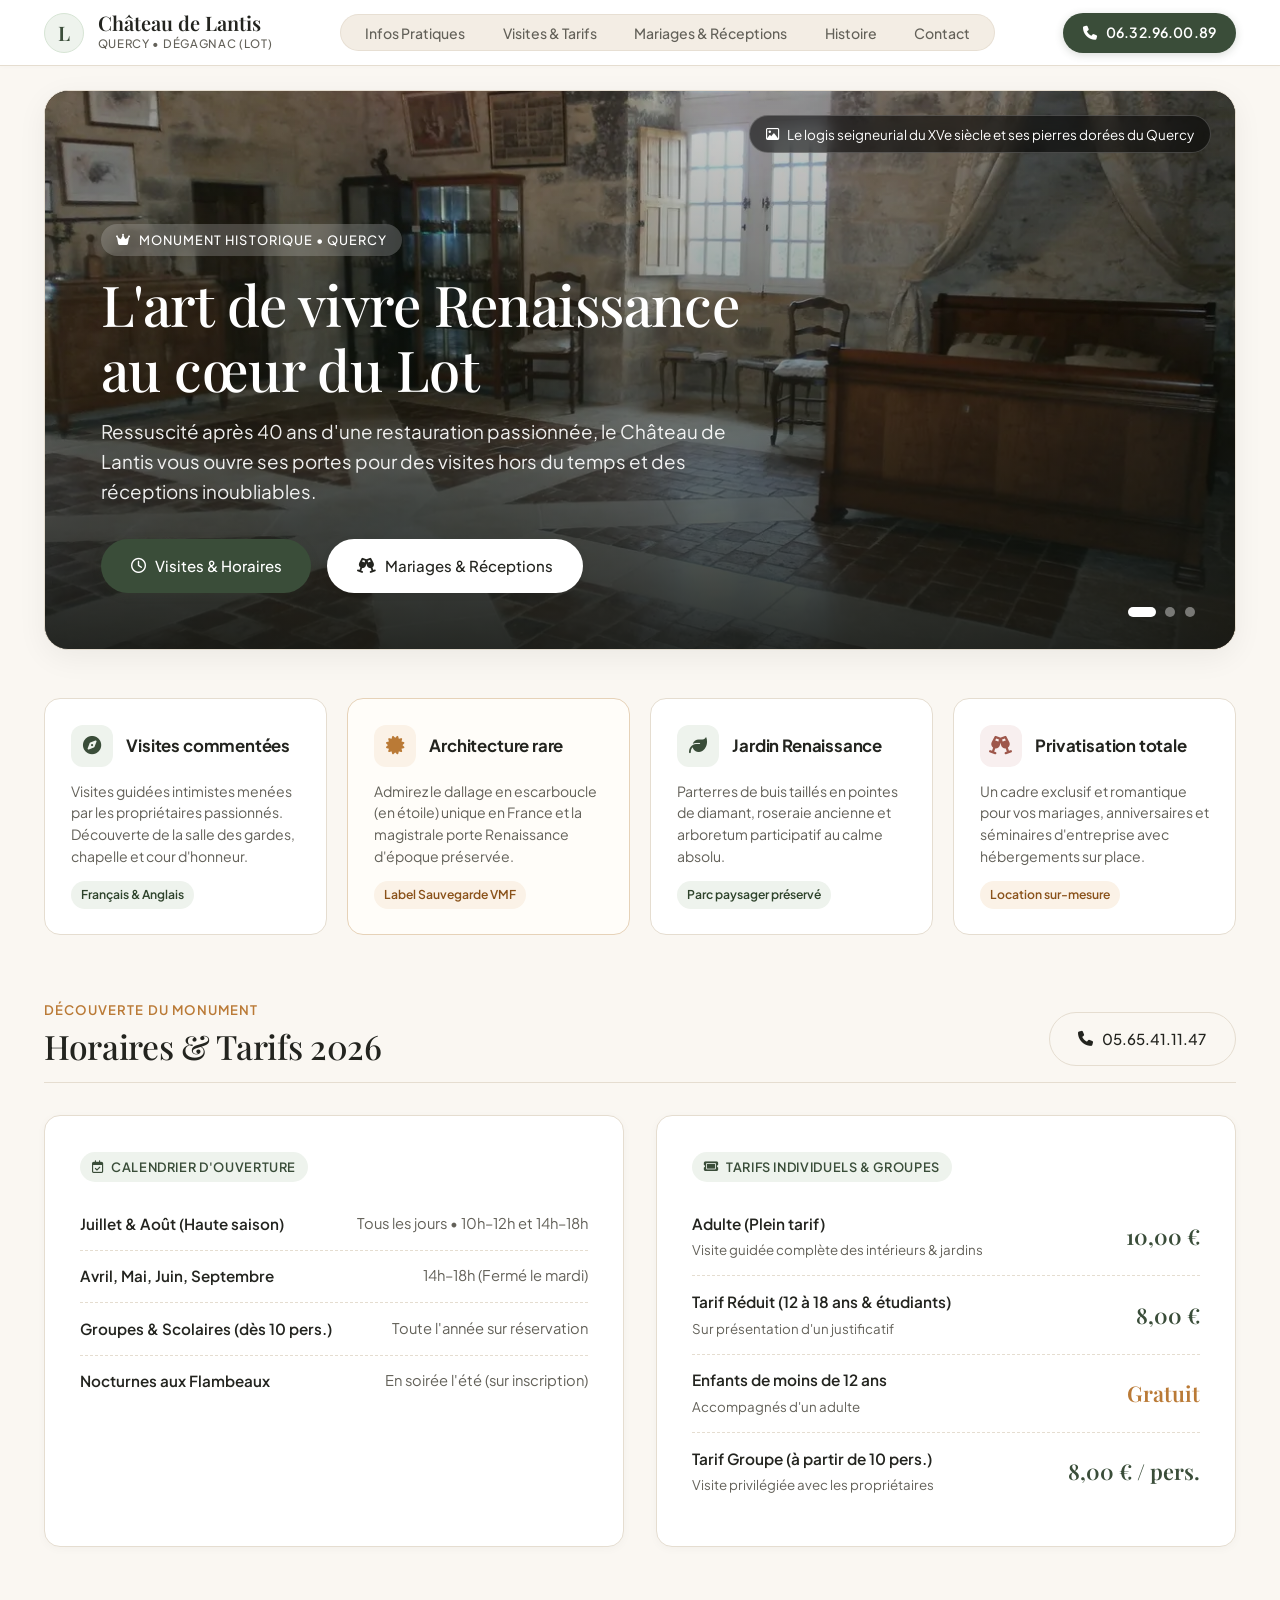
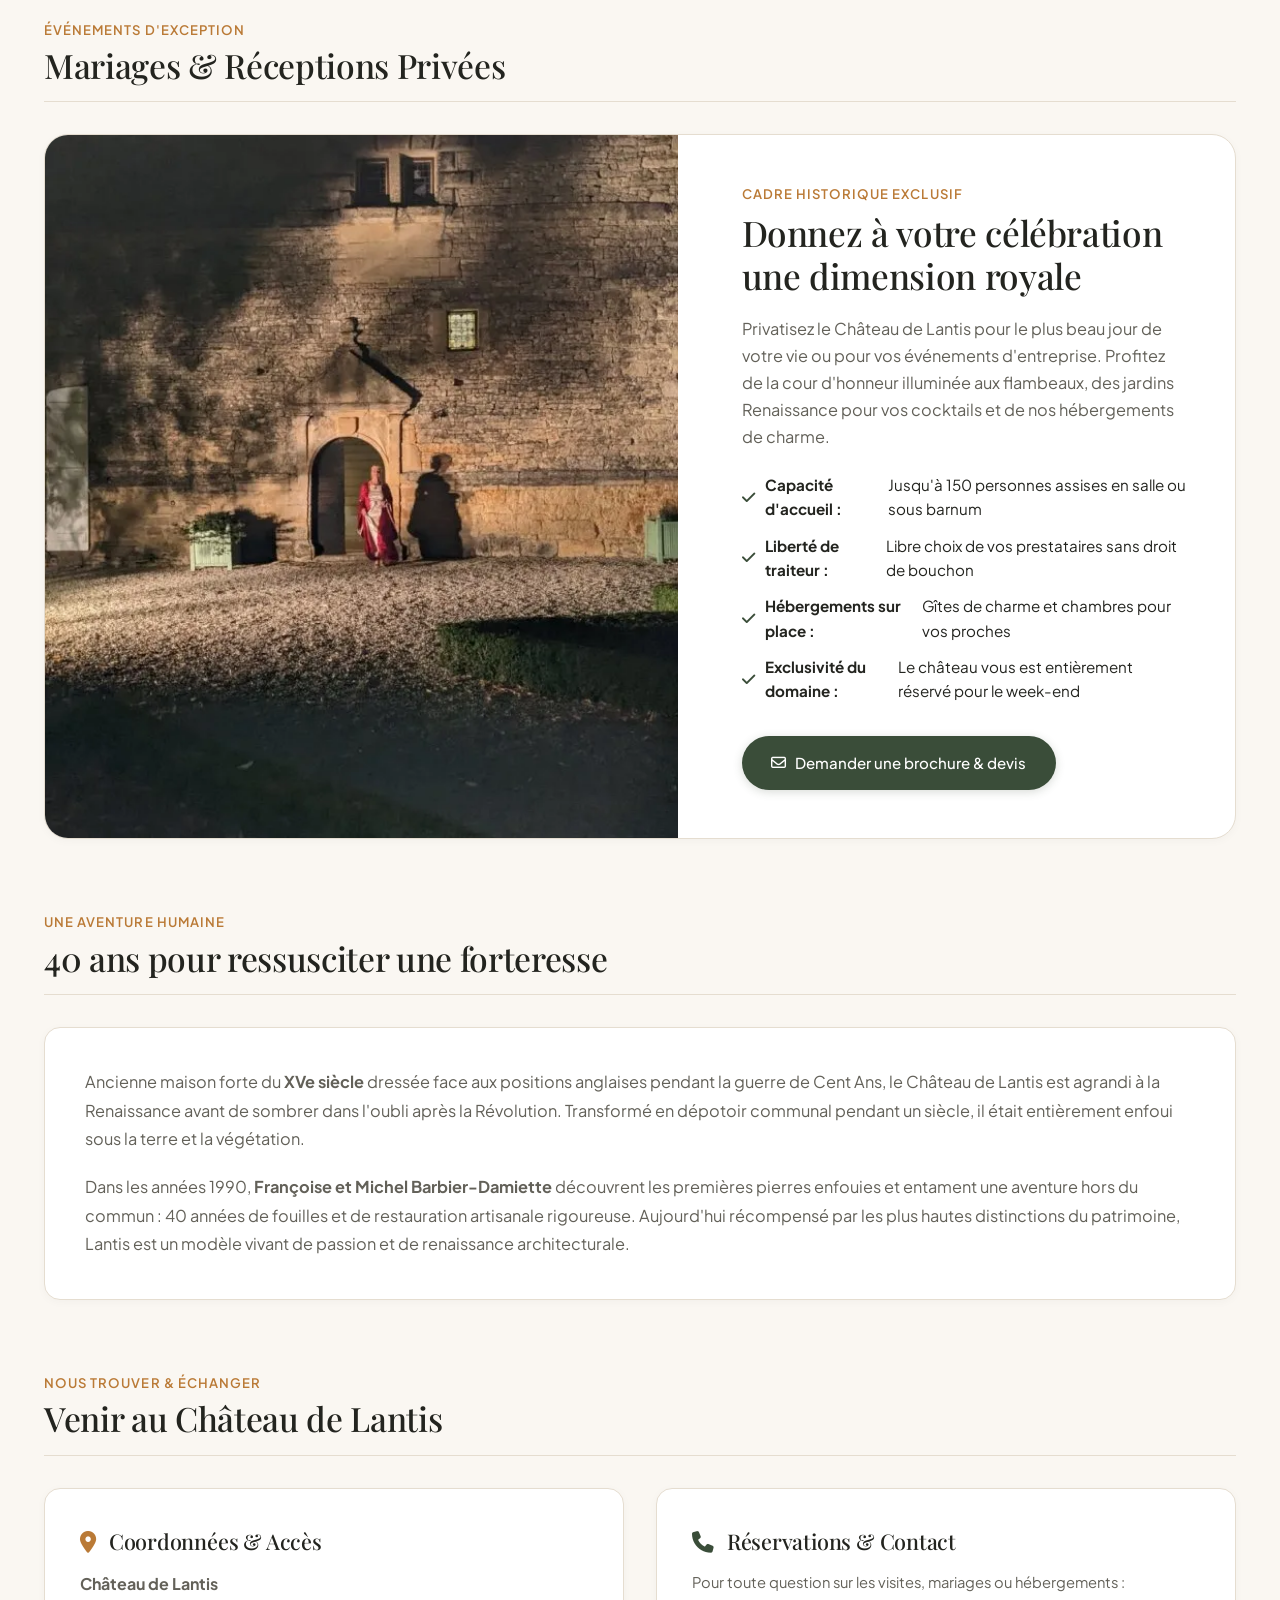
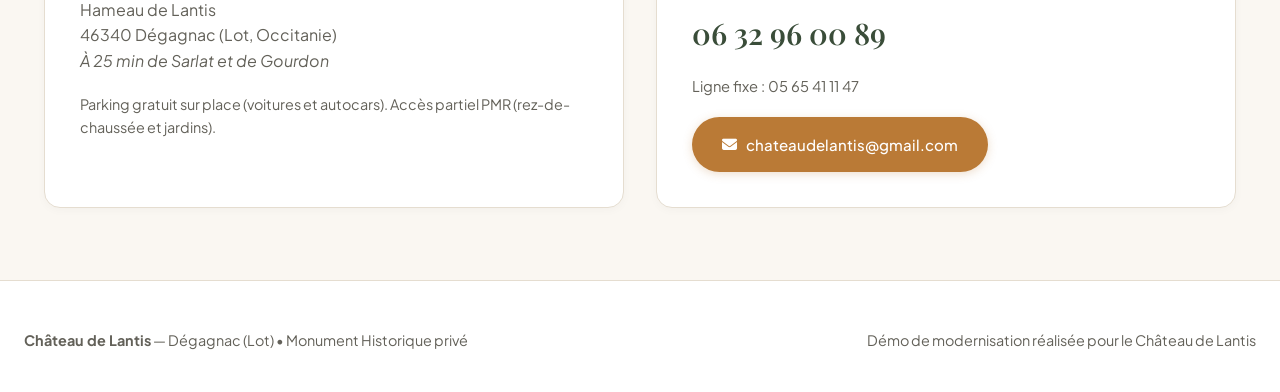
==== lantis-preview/index.html @ 836a49ab "Ajout demo Chateau de Lantis avec palette pastel Quercy" ====
<!DOCTYPE html>
<html lang="fr">
<head>
  <meta charset="UTF-8">
  <meta name="viewport" content="width=device-width, initial-scale=1.0">
  <title>Château de Lantis | Joyau du Quercy (XVe & XVIIe s.) - Visites & Mariages</title>
  <meta name="description" content="Site de démonstration du Château de Lantis à Dégagnac (Lot). Visites guidées, jardins Renaissance, mariages et réceptions d'exception.">

  <!-- Polices Playfair Display & Plus Jakarta Sans -->
  <link rel="preconnect" href="https://fonts.googleapis.com">
  <link rel="preconnect" href="https://fonts.gstatic.com" crossorigin>
  <link href="https://fonts.googleapis.com/css2?family=Playfair+Display:ital,wght@0,500;0,600;1,400&family=Plus+Jakarta+Sans:wght@400;500;600;700&display=swap" rel="stylesheet">

  <link rel="stylesheet" href="https://cdnjs.cloudflare.com/ajax/libs/font-awesome/6.5.1/css/all.min.css">
  <link rel="stylesheet" href="assets/css/style.css">
</head>
<body>

  <!-- ==================== HEADER ÉPURÉ ==================== -->
  <header class="site-header">
    <div class="header-inner">
      <a href="#hero" class="brand">
        <div class="brand-crest">L</div>
        <div class="brand-info">
          <span class="brand-title">Château de Lantis</span>
          <span class="brand-sub">Quercy • Dégagnac (Lot)</span>
        </div>
      </a>

      <!-- Menu Navigation Desktop -->
      <nav class="nav-desktop">
        <ul class="nav-links">
          <li><a href="#pratique">Infos Pratiques</a></li>
          <li><a href="#visites">Visites & Tarifs</a></li>
          <li><a href="#receptions">Mariages & Réceptions</a></li>
          <li><a href="#histoire">Histoire</a></li>
          <li><a href="#contact">Contact</a></li>
        </ul>
      </nav>

      <!-- Bouton d'appel direct -->
      <div class="header-actions">
        <a href="tel:0632960089" class="header-call-btn" aria-label="Appeler le château au 06.32.96.00.89">
          <i class="fa-solid fa-phone"></i>
          <span>06.32.96.00.89</span>
        </a>
      </div>
    </div>
  </header>

  <!-- ==================== HERO : DIAPORAMA DES PLUS BELLES VUES ==================== -->
  <section class="hero" id="hero">
    <div class="hero-slider-wrap">
      
      <!-- Slide 1 : Façade et pierre dorée -->
      <div class="slide active" data-caption="Le logis seigneurial du XVe siècle et ses pierres dorées du Quercy">
        <img src="assets/images/facade-lantis.webp" alt="Façade du Château de Lantis" class="slide-img">
        <div class="slide-overlay"></div>
      </div>

      <!-- Slide 2 : Les jardins Renaissance en pointe de diamant -->
      <div class="slide" data-caption="Le Jardin Renaissance et ses parterres de buis en pointe de diamant">
        <img src="assets/images/jardin-lantis.webp" alt="Jardins Renaissance du Château de Lantis" class="slide-img">
        <div class="slide-overlay"></div>
      </div>

      <!-- Slide 3 : Visite aux flambeaux et féerie nocturne -->
      <div class="slide" data-caption="Les nocturnes aux flambeaux et réceptions dans la cour d'honneur">
        <img src="assets/images/flambeaux-lantis.webp" alt="Nocturne aux flambeaux au Château de Lantis" class="slide-img">
        <div class="slide-overlay"></div>
      </div>

      <!-- Badge indiquant la photo active -->
      <div class="slide-caption-badge" id="slideBadge">
        <i class="fa-regular fa-image"></i>
        <span id="slideCaptionText">Le logis seigneurial du XVe siècle et ses pierres dorées du Quercy</span>
      </div>

      <!-- Contenu textuel concis -->
      <div class="hero-content">
        <span class="hero-tag"><i class="fa-solid fa-crown"></i> Monument Historique • Quercy</span>
        <h1 class="hero-title">L'art de vivre Renaissance au cœur du Lot</h1>
        <p class="hero-subtitle">
          Ressuscité après 40 ans d'une restauration passionnée, le Château de Lantis vous ouvre ses portes pour des visites hors du temps et des réceptions inoubliables.
        </p>
        <div class="hero-actions">
          <a href="#visites" class="btn btn-olive">
            <i class="fa-regular fa-clock"></i> Visites & Horaires
          </a>
          <a href="#receptions" class="btn btn-white">
            <i class="fa-solid fa-champagne-glasses"></i> Mariages & Réceptions
          </a>
        </div>
      </div>

      <!-- Indicateurs de défilement cliquables -->
      <div class="slider-indicators" id="sliderDots">
        <button class="slider-dot active" onclick="goToSlide(0)" aria-label="Photo 1"></button>
        <button class="slider-dot" onclick="goToSlide(1)" aria-label="Photo 2"></button>
        <button class="slider-dot" onclick="goToSlide(2)" aria-label="Photo 3"></button>
      </div>

    </div>
  </section>

  <!-- ==================== LES 4 PILIERS D'ACCUEIL (ANTI-APPELS) ==================== -->
  <section class="essentials-section" id="pratique">
    <div class="essentials-grid">
      
      <!-- 1. Visites guidées de passionnés -->
      <div class="essential-card">
        <div class="essential-header">
          <div class="essential-icon icon-olive"><i class="fa-solid fa-compass"></i></div>
          <h3 class="essential-title">Visites commentées</h3>
        </div>
        <p class="essential-text">
          Visites guidées intimistes menées par les propriétaires passionnés. Découverte de la salle des gardes, chapelle et cour d'honneur.
        </p>
        <span class="badge-tag badge-olive">Français & Anglais</span>
      </div>

      <!-- 2. Joyaux architecturaux uniques -->
      <div class="essential-card highlight">
        <div class="essential-header">
          <div class="essential-icon icon-amber"><i class="fa-solid fa-certificate"></i></div>
          <h3 class="essential-title">Architecture rare</h3>
        </div>
        <p class="essential-text">
          Admirez le dallage en escarboucle (en étoile) unique en France et la magistrale porte Renaissance d'époque préservée.
        </p>
        <span class="badge-tag badge-amber">Label Sauvegarde VMF</span>
      </div>

      <!-- 3. Jardins & Buis Renaissance -->
      <div class="essential-card">
        <div class="essential-header">
          <div class="essential-icon icon-olive"><i class="fa-solid fa-leaf"></i></div>
          <h3 class="essential-title">Jardin Renaissance</h3>
        </div>
        <p class="essential-text">
          Parterres de buis taillés en pointes de diamant, roseraie ancienne et arboretum participatif au calme absolu.
        </p>
        <span class="badge-tag badge-olive">Parc paysager préservé</span>
      </div>

      <!-- 4. Mariages & Événements privés -->
      <div class="essential-card">
        <div class="essential-header">
          <div class="essential-icon icon-rose"><i class="fa-solid fa-champagne-glasses"></i></div>
          <h3 class="essential-title">Privatisation totale</h3>
        </div>
        <p class="essential-text">
          Un cadre exclusif et romantique pour vos mariages, anniversaires et séminaires d'entreprise avec hébergements sur place.
        </p>
        <span class="badge-tag badge-amber">Location sur-mesure</span>
      </div>

    </div>
  </section>

  <!-- ==================== HORAIRES & TARIFS DES VISITES ==================== -->
  <section class="section" id="visites">
    <div class="section-head">
      <div>
        <span class="section-pretitle">Découverte du monument</span>
        <h2 class="section-title">Horaires & Tarifs 2026</h2>
      </div>
      <div>
        <a href="tel:0565411147" class="btn btn-outline">
          <i class="fa-solid fa-phone"></i> 05.65.41.11.47
        </a>
      </div>
    </div>

    <div class="visit-container">
      
      <!-- Horaires et Périodes -->
      <div class="visit-card">
        <span class="card-label"><i class="fa-regular fa-calendar-check"></i> Calendrier d'ouverture</span>
        <div class="schedule-list">
          <div class="schedule-row">
            <span class="schedule-day">Juillet & Août (Haute saison)</span>
            <span class="schedule-time">Tous les jours • 10h–12h et 14h–18h</span>
          </div>
          <div class="schedule-row">
            <span class="schedule-day">Avril, Mai, Juin, Septembre</span>
            <span class="schedule-time">14h–18h (Fermé le mardi)</span>
          </div>
          <div class="schedule-row">
            <span class="schedule-day">Groupes & Scolaires (dès 10 pers.)</span>
            <span class="schedule-time">Toute l'année sur réservation</span>
          </div>
          <div class="schedule-row">
            <span class="schedule-day">Nocturnes aux Flambeaux</span>
            <span class="schedule-time">En soirée l'été (sur inscription)</span>
          </div>
        </div>
      </div>

      <!-- Tarifs des visites -->
      <div class="visit-card">
        <span class="card-label"><i class="fa-solid fa-ticket"></i> Tarifs individuels & groupes</span>
        <div class="price-list">
          <div class="price-item">
            <div>
              <div class="price-type">Adulte (Plein tarif)</div>
              <small style="color:var(--c-muted);">Visite guidée complète des intérieurs & jardins</small>
            </div>
            <div class="price-amount">10,00 €</div>
          </div>
          <div class="price-item">
            <div>
              <div class="price-type">Tarif Réduit (12 à 18 ans & étudiants)</div>
              <small style="color:var(--c-muted);">Sur présentation d'un justificatif</small>
            </div>
            <div class="price-amount">8,00 €</div>
          </div>
          <div class="price-item">
            <div>
              <div class="price-type">Enfants de moins de 12 ans</div>
              <small style="color:var(--c-muted);">Accompagnés d'un adulte</small>
            </div>
            <div class="price-amount" style="color:var(--c-amber);">Gratuit</div>
          </div>
          <div class="price-item">
            <div>
              <div class="price-type">Tarif Groupe (à partir de 10 pers.)</div>
              <small style="color:var(--c-muted);">Visite privilégiée avec les propriétaires</small>
            </div>
            <div class="price-amount">8,00 € / pers.</div>
          </div>
        </div>
      </div>

    </div>
  </section>

  <!-- ==================== MARIAGES & RÉCEPTIONS ==================== -->
  <section class="section" id="receptions">
    <div class="section-head">
      <div>
        <span class="section-pretitle">Événements d'exception</span>
        <h2 class="section-title">Mariages & Réceptions Privées</h2>
      </div>
    </div>

    <div class="reception-split">
      <div class="reception-visual">
        <img src="assets/images/flambeaux-lantis.webp" alt="Réception de mariage au Château de Lantis" class="reception-img">
      </div>

      <div class="reception-desc">
        <span class="reception-tag">Cadre Historique Exclusif</span>
        <h3 class="reception-title">Donnez à votre célébration une dimension royale</h3>
        <p style="font-size:1.02rem;line-height:1.65;">
          Privatisez le Château de Lantis pour le plus beau jour de votre vie ou pour vos événements d'entreprise. Profitez de la cour d'honneur illuminée aux flambeaux, des jardins Renaissance pour vos cocktails et de nos hébergements de charme.
        </p>

        <ul class="reception-features">
          <li><i class="fa-solid fa-check"></i> <strong>Capacité d'accueil :</strong> Jusqu'à 150 personnes assises en salle ou sous barnum</li>
          <li><i class="fa-solid fa-check"></i> <strong>Liberté de traiteur :</strong> Libre choix de vos prestataires sans droit de bouchon</li>
          <li><i class="fa-solid fa-check"></i> <strong>Hébergements sur place :</strong> Gîtes de charme et chambres pour vos proches</li>
          <li><i class="fa-solid fa-check"></i> <strong>Exclusivité du domaine :</strong> Le château vous est entièrement réservé pour le week-end</li>
        </ul>

        <div>
          <a href="mailto:chateaudelantis@gmail.com?subject=Demande%20de%20renseignements%20Mariage%20au%20Ch%C3%A2teau%20de%20Lantis" class="btn btn-olive">
            <i class="fa-regular fa-envelope"></i> Demander une brochure & devis
          </a>
        </div>
      </div>
    </div>
  </section>

  <!-- ==================== HISTOIRE & RESTAURATION ==================== -->
  <section class="section" id="histoire">
    <div class="section-head">
      <div>
        <span class="section-pretitle">Une aventure humaine</span>
        <h2 class="section-title">40 ans pour ressusciter une forteresse</h2>
      </div>
    </div>

    <div style="background:var(--c-surface);border:1px solid var(--c-border);border-radius:var(--radius);padding:2.5rem;box-shadow:var(--shadow-sm);line-height:1.75;font-size:1.02rem;color:var(--c-muted);">
      <p style="margin-bottom:1.2rem;">
        Ancienne maison forte du <strong>XVe siècle</strong> dressée face aux positions anglaises pendant la guerre de Cent Ans, le Château de Lantis est agrandi à la Renaissance avant de sombrer dans l'oubli après la Révolution. Transformé en dépotoir communal pendant un siècle, il était entièrement enfoui sous la terre et la végétation.
      </p>
      <p>
        Dans les années 1990, <strong>Françoise et Michel Barbier-Damiette</strong> découvrent les premières pierres enfouies et entament une aventure hors du commun : 40 années de fouilles et de restauration artisanale rigoureuse. Aujourd'hui récompensé par les plus hautes distinctions du patrimoine, Lantis est un modèle vivant de passion et de renaissance architecturale.
      </p>
    </div>
  </section>

  <!-- ==================== CONTACT & ACCÈS ==================== -->
  <section class="section" id="contact">
    <div class="section-head">
      <div>
        <span class="section-pretitle">Nous trouver & Échanger</span>
        <h2 class="section-title">Venir au Château de Lantis</h2>
      </div>
    </div>

    <div class="contact-grid">
      <div class="contact-card">
        <h3 style="font-size:1.35rem;margin-bottom:0.8rem;"><i class="fa-solid fa-location-dot" style="color:var(--c-amber);margin-right:0.5rem;"></i> Coordonnées & Accès</h3>
        <p style="margin-bottom:1.2rem;">
          <strong>Château de Lantis</strong><br>
          Hameau de Lantis<br>
          46340 Dégagnac (Lot, Occitanie)<br>
          <em>À 25 min de Sarlat et de Gourdon</em>
        </p>
        <p style="font-size:0.9rem;color:var(--c-muted);">
          Parking gratuit sur place (voitures et autocars). Accès partiel PMR (rez-de-chaussée et jardins).
        </p>
      </div>

      <div class="contact-card">
        <h3 style="font-size:1.35rem;margin-bottom:0.8rem;"><i class="fa-solid fa-phone" style="color:var(--c-olive);margin-right:0.5rem;"></i> Réservations & Contact</h3>
        <p style="margin-bottom:0.4rem;font-size:0.92rem;">Pour toute question sur les visites, mariages ou hébergements :</p>
        <a href="tel:0632960089" class="contact-phone-big">06 32 96 00 89</a>
        <br>
        <span style="color:var(--c-muted);font-size:0.92rem;">Ligne fixe : 05 65 41 11 47</span>
        <div style="margin-top:1.2rem;">
          <a href="mailto:chateaudelantis@gmail.com" class="btn btn-amber">
            <i class="fa-solid fa-envelope"></i> chateaudelantis@gmail.com
          </a>
        </div>
      </div>
    </div>
  </section>

  <!-- ==================== PIED DE PAGE ==================== -->
  <footer class="footer">
    <div class="footer-inner">
      <div>
        <strong>Château de Lantis</strong> — Dégagnac (Lot) • Monument Historique privé
      </div>
      <div>
        Démo de modernisation réalisée pour le Château de Lantis
      </div>
    </div>
  </footer>

  <script>
    // ==================== DIAPORAMA AUTOMATIQUE ====================
    let currentSlide = 0;
    const slides = document.querySelectorAll('.slide');
    const dots = document.querySelectorAll('.slider-dot');
    const captionEl = document.getElementById('slideCaptionText');
    let sliderTimer = null;

    function goToSlide(index) {
      slides[currentSlide].classList.remove('active');
      dots[currentSlide].classList.remove('active');
      
      currentSlide = (index + slides.length) % slides.length;
      
      slides[currentSlide].classList.add('active');
      dots[currentSlide].classList.add('active');
      
      const caption = slides[currentSlide].getAttribute('data-caption');
      if (captionEl && caption) {
        captionEl.textContent = caption;
      }

      resetTimer();
    }

    function nextSlide() {
      goToSlide(currentSlide + 1);
    }

    function resetTimer() {
      if (sliderTimer) clearInterval(sliderTimer);
      sliderTimer = setInterval(nextSlide, 5000);
    }

    resetTimer();
  </script>
</body>
</html>
---- lantis-preview/assets/css/style.css ----
/* ==========================================================================
   CHÂTEAU DE LANTIS (Quercy • Lot)
   Design Pastel Patrimoine & Prestige : Lin, Pierre Ocre du Quercy & Vert Buis
   ========================================================================== */

:root {
  --font-serif: 'Playfair Display', Georgia, serif;
  --font-sans: 'Plus Jakarta Sans', -apple-system, BlinkMacSystemFont, 'Segoe UI', Roboto, sans-serif;

  /* Palette Pastel Quercy & Jardins */
  --c-bg:          #FAF7F2;      /* Blanc lin poudré */
  --c-surface:     #FFFFFF;      /* Fond blanc pur */
  --c-subtle:      #F3EDE4;      /* Pierre chaude de Dégagnac */
  --c-border:      #E5DDD0;      /* Filet pierre clair */

  --c-text:        #23241F;      /* Anthracite minéral */
  --c-muted:       #636159;      /* Gris doux lisible */
  
  --c-olive:       #3A4D39;      /* Vert buis Renaissance profond */
  --c-olive-light: #EEF3ED;      /* Vert amande pastel très doux */
  --c-amber:       #BA7A36;      /* Ocre doré pierre du Quercy */
  --c-amber-light: #FBF2E7;      /* Sable doré pastel */
  --c-rose:        #9E574B;      /* Terre cuite Renaissance */
  --c-rose-light:  #F8EFEF;

  --shadow-sm: 0 2px 10px rgba(0, 0, 0, 0.03);
  --shadow:    0 8px 30px rgba(0, 0, 0, 0.06);
  --shadow-hover: 0 14px 40px rgba(0, 0, 0, 0.09);

  --radius-sm: 8px;
  --radius: 16px;
  --radius-lg: 24px;
}

*, *::before, *::after {
  box-sizing: border-box;
  margin: 0;
  padding: 0;
}

html {
  scroll-behavior: smooth;
  font-size: 16px;
  background-color: var(--c-bg);
  color: var(--c-text);
}

body {
  font-family: var(--font-sans);
  line-height: 1.6;
  background-color: var(--c-bg);
  -webkit-font-smoothing: antialiased;
  overflow-x: hidden;
}

/* Typographie */
h1, h2, h3, h4 {
  font-family: var(--font-serif);
  color: var(--c-text);
  font-weight: 500;
  letter-spacing: -0.01em;
}

p {
  color: var(--c-muted);
}

a {
  color: inherit;
  text-decoration: none;
  transition: all 0.2s ease;
}

img {
  max-width: 100%;
  height: auto;
}

/* ==================== HEADER HAUT DE GAMME ==================== */
.site-header {
  position: sticky;
  top: 0;
  left: 0;
  width: 100%;
  z-index: 1000;
  background: rgba(255, 255, 255, 0.96);
  backdrop-filter: blur(14px);
  -webkit-backdrop-filter: blur(14px);
  border-bottom: 1px solid var(--c-border);
  box-shadow: 0 1px 4px rgba(0, 0, 0, 0.02);
}

.header-inner {
  max-width: 1240px;
  margin: 0 auto;
  padding: 0.75rem 1.5rem;
  display: flex;
  align-items: center;
  justify-content: space-between;
  gap: 1.5rem;
}

.brand {
  display: flex;
  align-items: center;
  gap: 0.85rem;
}

.brand-crest {
  width: 40px;
  height: 40px;
  border-radius: 50%;
  background: var(--c-olive-light);
  border: 1px solid #D6E4D4;
  display: flex;
  align-items: center;
  justify-content: center;
  color: var(--c-olive);
  font-family: var(--font-serif);
  font-size: 1.25rem;
  font-weight: 600;
  flex-shrink: 0;
}

.brand-info {
  display: flex;
  flex-direction: column;
}

.brand-title {
  font-family: var(--font-serif);
  font-size: 1.25rem;
  font-weight: 600;
  color: var(--c-text);
  line-height: 1.1;
}

.brand-sub {
  font-size: 0.72rem;
  color: var(--c-muted);
  text-transform: uppercase;
  letter-spacing: 0.06em;
  font-weight: 500;
  margin-top: 1px;
}

/* Nav Desktop */
.nav-links {
  display: flex;
  list-style: none;
  gap: 0.35rem;
  align-items: center;
  background: var(--c-subtle);
  padding: 0.3rem 0.5rem;
  border-radius: 30px;
  border: 1px solid rgba(229, 221, 208, 0.8);
}

.nav-links a {
  color: var(--c-muted);
  font-size: 0.88rem;
  font-weight: 500;
  padding: 0.45rem 1rem;
  border-radius: 20px;
  transition: all 0.2s cubic-bezier(0.16, 1, 0.3, 1);
  white-space: nowrap;
}

.nav-links a:hover {
  color: var(--c-olive);
  background: #FFFFFF;
  box-shadow: 0 1px 4px rgba(0, 0, 0, 0.05);
}

/* Actions Header */
.header-actions {
  display: flex;
  align-items: center;
  gap: 0.75rem;
}

.header-call-btn {
  display: inline-flex;
  align-items: center;
  gap: 0.55rem;
  padding: 0.55rem 1.25rem;
  background: var(--c-olive);
  color: #FFF;
  border-radius: 30px;
  font-size: 0.88rem;
  font-weight: 600;
  letter-spacing: 0.01em;
  transition: all 0.25s ease;
  white-space: nowrap;
  box-shadow: 0 2px 8px rgba(58, 77, 57, 0.2);
}
.header-call-btn:hover {
  background: #283727;
  color: #FFF;
  box-shadow: 0 4px 14px rgba(58, 77, 57, 0.3);
  transform: translateY(-1px);
}

/* Boutons */
.btn {
  display: inline-flex;
  align-items: center;
  justify-content: center;
  gap: 0.55rem;
  padding: 0.9rem 1.8rem;
  font-size: 0.94rem;
  font-weight: 500;
  border-radius: 30px;
  cursor: pointer;
  border: 1px solid transparent;
  transition: all 0.2s ease;
  text-align: center;
}

.btn-olive {
  background: var(--c-olive);
  color: #FFF;
  box-shadow: 0 2px 10px rgba(58, 77, 57, 0.2);
}
.btn-olive:hover {
  background: #283727;
  color: #FFF;
  transform: translateY(-1px);
}

.btn-amber {
  background: var(--c-amber);
  color: #FFF;
  box-shadow: 0 2px 10px rgba(186, 122, 54, 0.25);
}
.btn-amber:hover {
  background: #9c6328;
  color: #FFF;
  transform: translateY(-1px);
}

.btn-white {
  background: #FFF;
  color: var(--c-text);
  border: 1px solid rgba(255, 255, 255, 0.7);
  box-shadow: 0 2px 8px rgba(0, 0, 0, 0.05);
}
.btn-white:hover {
  background: rgba(255, 255, 255, 0.95);
  transform: translateY(-1px);
}

.btn-outline {
  background: transparent;
  border: 1px solid var(--c-border);
  color: var(--c-text);
}
.btn-outline:hover {
  background: var(--c-surface);
  border-color: var(--c-text);
}

/* ==================== HERO SECTION SLIDER ==================== */
.hero {
  max-width: 1240px;
  margin: 1.5rem auto 3rem;
  padding: 0 1.5rem;
}

.hero-slider-wrap {
  position: relative;
  min-height: 560px;
  border-radius: var(--radius-lg);
  overflow: hidden;
  box-shadow: var(--shadow);
  border: 1px solid var(--c-border);
  background: #1C1E19;
}

.slide {
  position: absolute;
  inset: 0;
  opacity: 0;
  visibility: hidden;
  transition: opacity 1s cubic-bezier(0.4, 0, 0.2, 1), visibility 1s ease;
}

.slide.active {
  opacity: 1;
  visibility: visible;
}

.slide-img {
  width: 100%;
  height: 100%;
  object-fit: cover;
}

.slide-overlay {
  position: absolute;
  inset: 0;
  background: linear-gradient(to top, rgba(17, 19, 15, 0.88) 0%, rgba(17, 19, 15, 0.45) 50%, rgba(17, 19, 15, 0.2) 100%);
}

.hero-content {
  position: absolute;
  bottom: 0;
  left: 0;
  right: 0;
  z-index: 5;
  padding: 3.5rem;
  max-width: 820px;
  color: #FFF;
}

.hero-tag {
  display: inline-flex;
  align-items: center;
  gap: 0.5rem;
  background: rgba(255, 255, 255, 0.2);
  backdrop-filter: blur(8px);
  -webkit-backdrop-filter: blur(8px);
  padding: 0.35rem 0.95rem;
  border-radius: 20px;
  font-size: 0.8rem;
  letter-spacing: 0.08em;
  text-transform: uppercase;
  margin-bottom: 1rem;
  color: #FFF;
  font-weight: 500;
}

.hero-title {
  font-size: clamp(2.2rem, 4.4vw, 3.8rem);
  color: #FFF;
  line-height: 1.15;
  margin-bottom: 0.9rem;
}

.hero-subtitle {
  font-size: clamp(1rem, 1.8vw, 1.18rem);
  color: rgba(255, 255, 255, 0.92);
  margin-bottom: 2rem;
  max-width: 660px;
  line-height: 1.6;
}

.hero-actions {
  display: flex;
  gap: 1rem;
  flex-wrap: wrap;
}

.slider-indicators {
  position: absolute;
  bottom: 2rem;
  right: 2.5rem;
  z-index: 10;
  display: flex;
  gap: 0.6rem;
}

.slider-dot {
  width: 10px;
  height: 10px;
  border-radius: 50%;
  background: rgba(255, 255, 255, 0.4);
  border: none;
  cursor: pointer;
  transition: all 0.3s ease;
  padding: 0;
}

.slider-dot.active {
  background: #FFF;
  width: 28px;
  border-radius: 10px;
}

.slide-caption-badge {
  position: absolute;
  top: 1.5rem;
  right: 1.5rem;
  z-index: 10;
  background: rgba(0, 0, 0, 0.55);
  backdrop-filter: blur(8px);
  -webkit-backdrop-filter: blur(8px);
  color: #FFF;
  padding: 0.45rem 1rem;
  border-radius: 20px;
  font-size: 0.84rem;
  display: flex;
  align-items: center;
  gap: 0.5rem;
  border: 1px solid rgba(255, 255, 255, 0.2);
}

/* ==================== 4 PILIERS D'ACCUEIL (ANTI-APPELS) ==================== */
.essentials-section {
  max-width: 1240px;
  margin: 0 auto 4rem;
  padding: 0 1.5rem;
}

.essentials-grid {
  display: grid;
  grid-template-columns: repeat(4, 1fr);
  gap: 1.25rem;
}

.essential-card {
  background: var(--c-surface);
  border: 1px solid var(--c-border);
  border-radius: var(--radius);
  padding: 1.6rem;
  display: flex;
  flex-direction: column;
  transition: transform 0.2s ease, box-shadow 0.2s ease;
  position: relative;
}

.essential-card:hover {
  transform: translateY(-3px);
  box-shadow: var(--shadow);
}

.essential-card.highlight {
  background: #FFFDF9;
  border-color: #E6D2B8;
}

.essential-header {
  display: flex;
  align-items: center;
  gap: 0.85rem;
  margin-bottom: 0.85rem;
}

.essential-icon {
  width: 42px;
  height: 42px;
  border-radius: 12px;
  display: flex;
  align-items: center;
  justify-content: center;
  font-size: 1.15rem;
  flex-shrink: 0;
}

.icon-amber { background: var(--c-amber-light); color: var(--c-amber); }
.icon-olive { background: var(--c-olive-light); color: var(--c-olive); }
.icon-rose  { background: var(--c-rose-light);  color: var(--c-rose); }

.essential-title {
  font-family: var(--font-sans);
  font-size: 1.05rem;
  font-weight: 700;
  color: var(--c-text);
  line-height: 1.2;
}

.essential-text {
  font-size: 0.88rem;
  line-height: 1.55;
  color: var(--c-muted);
}

.badge-tag {
  display: inline-block;
  margin-top: 0.85rem;
  padding: 0.25rem 0.65rem;
  border-radius: 20px;
  font-size: 0.76rem;
  font-weight: 600;
  width: fit-content;
}

.badge-amber { background: var(--c-amber-light); color: #8A521A; }
.badge-olive { background: var(--c-olive-light); color: #2E432B; }

/* ==================== SECTIONS PRINCIPALES ==================== */
.section {
  max-width: 1240px;
  margin: 0 auto 4.5rem;
  padding: 0 1.5rem;
}

.section-head {
  display: flex;
  align-items: flex-end;
  justify-content: space-between;
  margin-bottom: 2rem;
  border-bottom: 1px solid var(--c-border);
  padding-bottom: 1rem;
}

.section-pretitle {
  font-size: 0.82rem;
  text-transform: uppercase;
  letter-spacing: 0.08em;
  color: var(--c-amber);
  font-weight: 600;
  display: block;
  margin-bottom: 0.35rem;
}

.section-title {
  font-size: 2.1rem;
  line-height: 1.2;
}

/* ==================== VISITES & HORAIRES ==================== */
.visit-container {
  display: grid;
  grid-template-columns: 1fr 1fr;
  gap: 2rem;
}

.visit-card {
  background: var(--c-surface);
  border: 1px solid var(--c-border);
  border-radius: var(--radius);
  padding: 2.2rem;
  box-shadow: var(--shadow-sm);
}

.card-label {
  display: inline-flex;
  align-items: center;
  gap: 0.45rem;
  font-size: 0.8rem;
  font-weight: 600;
  text-transform: uppercase;
  letter-spacing: 0.05em;
  color: var(--c-olive);
  background: var(--c-olive-light);
  padding: 0.3rem 0.75rem;
  border-radius: 20px;
  margin-bottom: 1rem;
}

.schedule-row {
  display: flex;
  justify-content: space-between;
  align-items: center;
  padding: 0.85rem 0;
  border-bottom: 1px dashed var(--c-border);
}

.schedule-row:last-child {
  border-bottom: none;
}

.schedule-day {
  font-weight: 600;
  color: var(--c-text);
  font-size: 0.95rem;
}

.schedule-time {
  color: var(--c-muted);
  font-size: 0.92rem;
  text-align: right;
}

.price-item {
  display: flex;
  justify-content: space-between;
  align-items: center;
  padding: 0.85rem 0;
  border-bottom: 1px dashed var(--c-border);
}
.price-item:last-child {
  border-bottom: none;
}

.price-type {
  font-weight: 600;
  font-size: 0.96rem;
}

.price-amount {
  font-family: var(--font-serif);
  font-size: 1.35rem;
  font-weight: 600;
  color: var(--c-olive);
}

/* ==================== MARIAGES & RÉCEPTIONS ==================== */
.reception-split {
  display: grid;
  grid-template-columns: 1.1fr 0.9fr;
  gap: 2.5rem;
  background: var(--c-surface);
  border: 1px solid var(--c-border);
  border-radius: var(--radius-lg);
  overflow: hidden;
  box-shadow: var(--shadow-sm);
}

.reception-visual {
  position: relative;
  min-height: 400px;
}

.reception-img {
  width: 100%;
  height: 100%;
  object-fit: cover;
}

.reception-desc {
  padding: 3rem 3rem 3rem 1.5rem;
  display: flex;
  flex-direction: column;
  justify-content: center;
}

.reception-tag {
  display: inline-block;
  color: var(--c-amber);
  font-size: 0.82rem;
  font-weight: 600;
  letter-spacing: 0.08em;
  text-transform: uppercase;
  margin-bottom: 0.5rem;
}

.reception-title {
  font-size: 2.2rem;
  margin-bottom: 1.2rem;
  line-height: 1.2;
}

.reception-features {
  list-style: none;
  margin: 1.4rem 0 2rem;
  display: flex;
  flex-direction: column;
  gap: 0.75rem;
}

.reception-features li {
  display: flex;
  align-items: center;
  gap: 0.65rem;
  font-size: 0.95rem;
  color: var(--c-text);
}

.reception-features i {
  color: var(--c-olive);
  font-size: 0.95rem;
}

/* ==================== CONTACT ==================== */
.contact-grid {
  display: grid;
  grid-template-columns: 1fr 1fr;
  gap: 2rem;
}

.contact-card {
  background: var(--c-surface);
  border: 1px solid var(--c-border);
  border-radius: var(--radius);
  padding: 2.2rem;
  box-shadow: var(--shadow-sm);
}

.contact-phone-big {
  font-family: var(--font-serif);
  font-size: 1.85rem;
  color: var(--c-olive);
  font-weight: 600;
  display: inline-block;
  margin: 0.5rem 0 1rem;
}
.contact-phone-big:hover {
  text-decoration: underline;
}

/* ==================== FOOTER ==================== */
.footer {
  background: var(--c-surface);
  border-top: 1px solid var(--c-border);
  padding: 3rem 1.5rem 2.5rem;
  margin-top: 4rem;
}

.footer-inner {
  max-width: 1240px;
  margin: 0 auto;
  display: flex;
  justify-content: space-between;
  align-items: center;
  flex-wrap: wrap;
  gap: 1.5rem;
  font-size: 0.9rem;
  color: var(--c-muted);
}
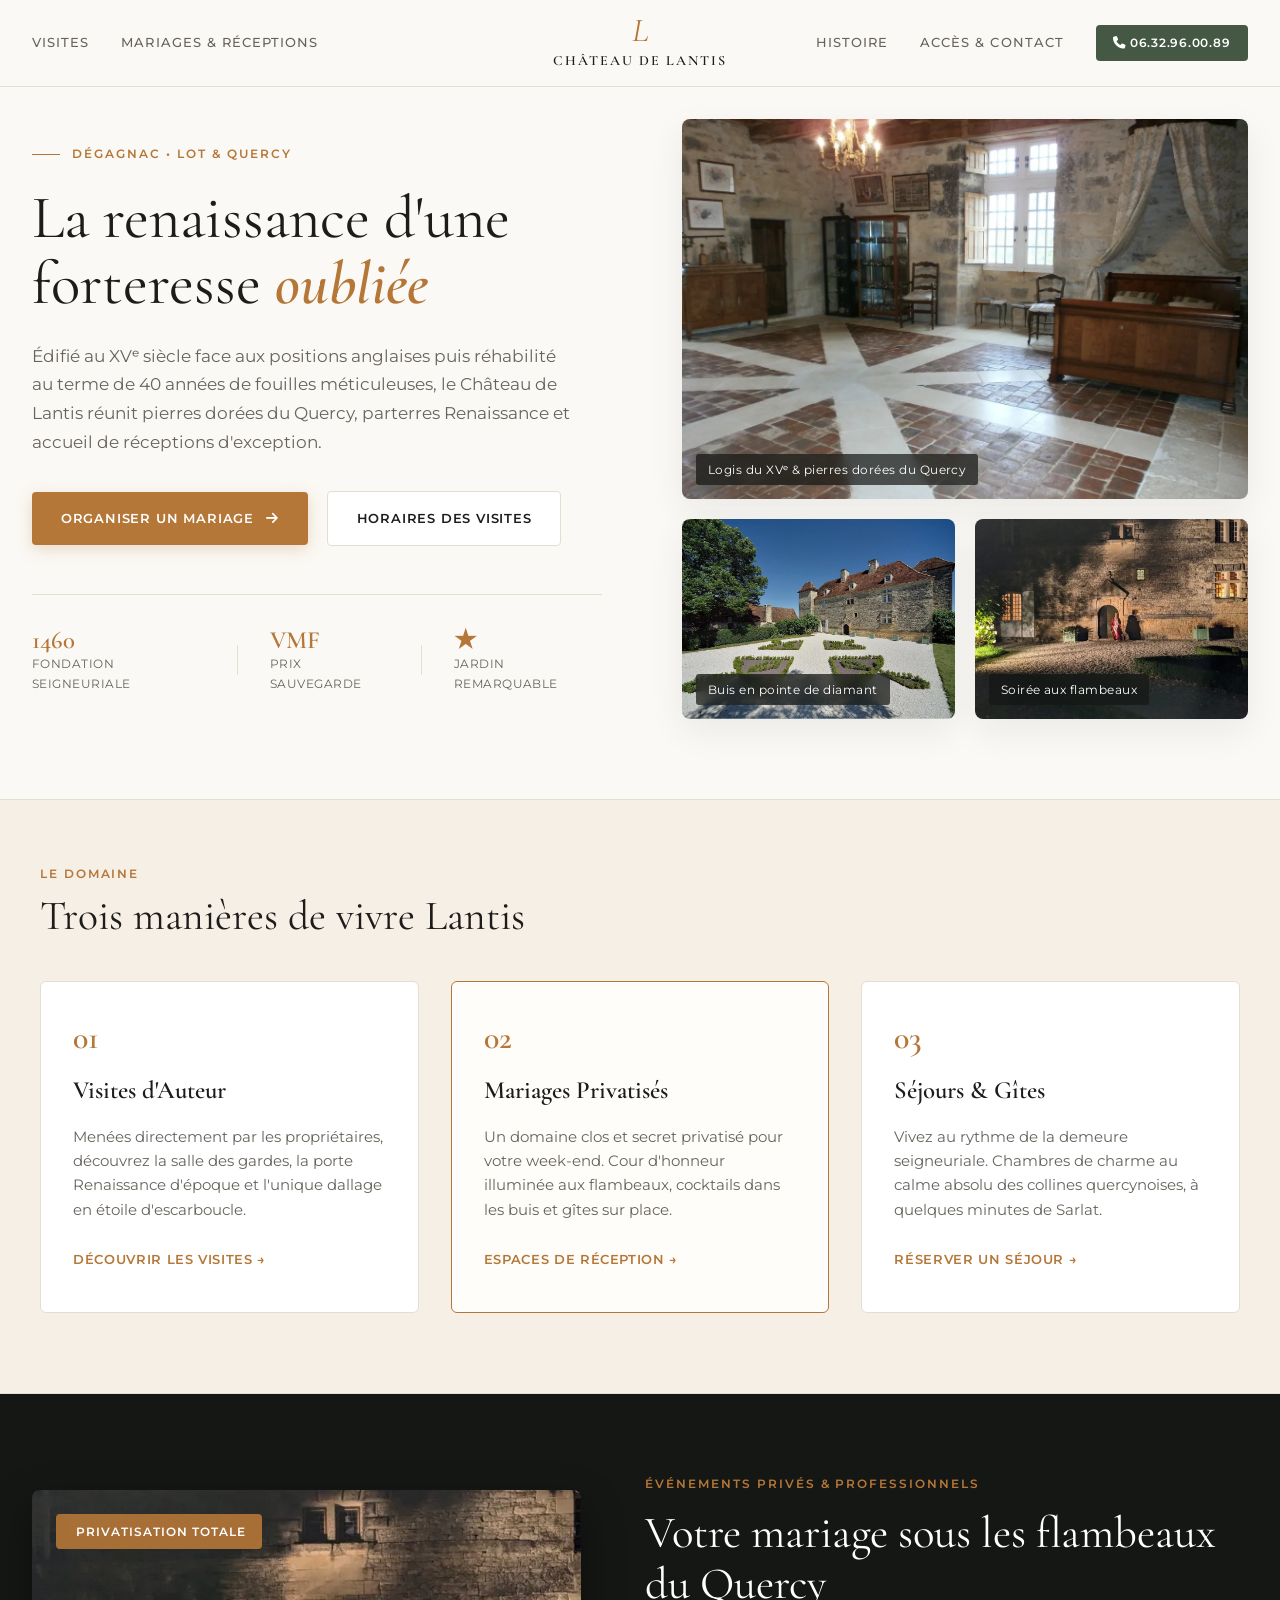
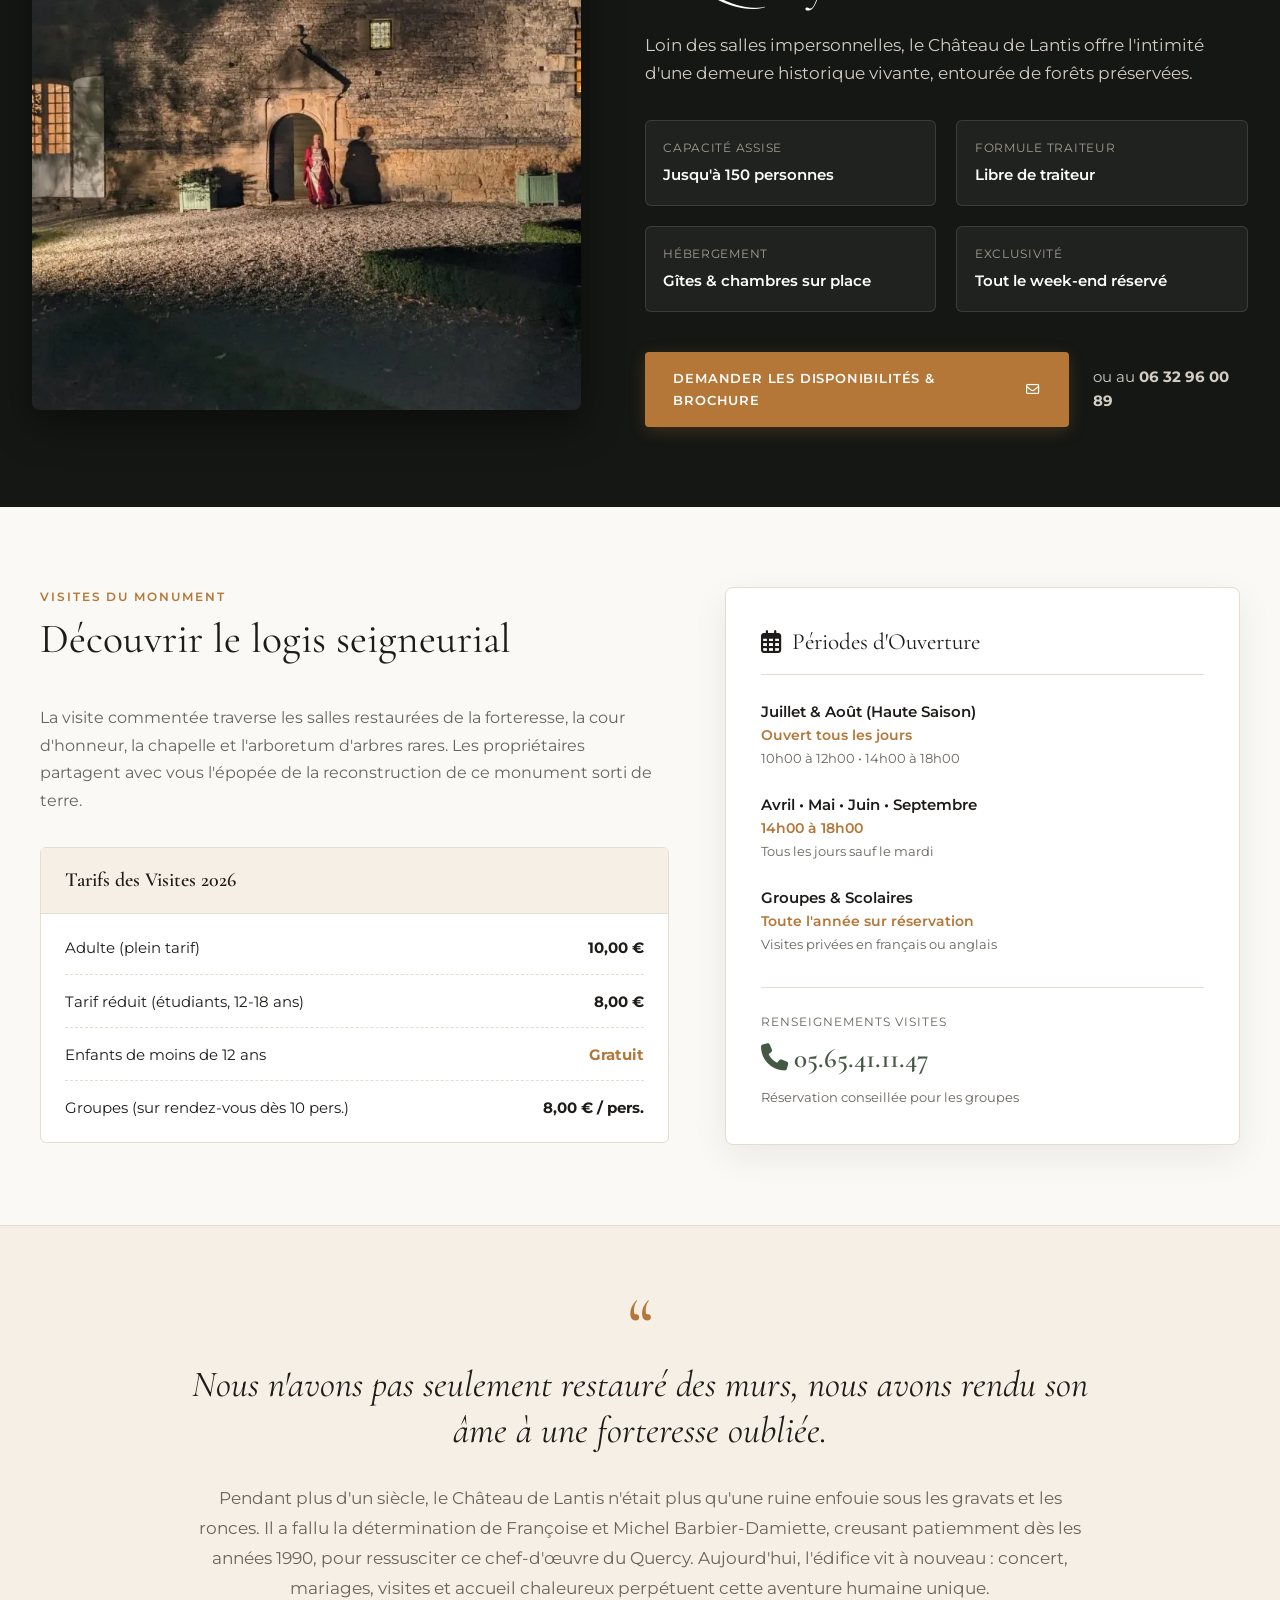
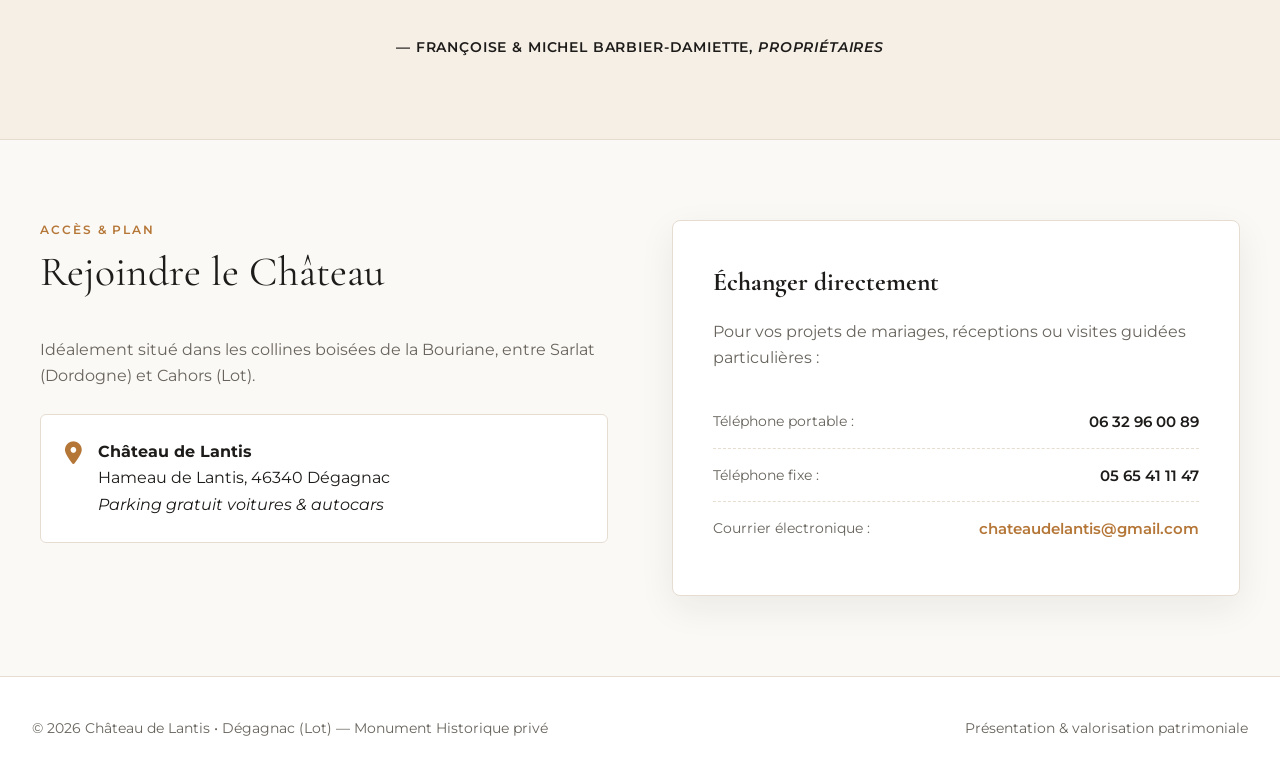
==== commit 66fa3b4b: "Refonte radicale du design de Lantis : style editorial d'art asymetrique unique" ====
--- a/lantis-preview/index.html
+++ b/lantis-preview/index.html
@@ -3,379 +3,338 @@
 <head>
   <meta charset="UTF-8">
   <meta name="viewport" content="width=device-width, initial-scale=1.0">
-  <title>Château de Lantis | Joyau du Quercy (XVe & XVIIe s.) - Visites & Mariages</title>
-  <meta name="description" content="Site de démonstration du Château de Lantis à Dégagnac (Lot). Visites guidées, jardins Renaissance, mariages et réceptions d'exception.">
-
-  <!-- Polices Playfair Display & Plus Jakarta Sans -->
+  <title>Château de Lantis | Domaine d'Exception en Quercy (XVe & XVIIe s.)</title>
+  <meta name="description" content="Demeure seigneuriale du XVe siècle au cœur du Lot. Jardins Renaissance, réceptions privées de prestige et visites guidées intimistes.">
+
+  <!-- Polices d'inspiration éditoriale d'art : Cormorant Garamond & Montserrat -->
   <link rel="preconnect" href="https://fonts.googleapis.com">
   <link rel="preconnect" href="https://fonts.gstatic.com" crossorigin>
-  <link href="https://fonts.googleapis.com/css2?family=Playfair+Display:ital,wght@0,500;0,600;1,400&family=Plus+Jakarta+Sans:wght@400;500;600;700&display=swap" rel="stylesheet">
+  <link href="https://fonts.googleapis.com/css2?family=Cormorant+Garamond:ital,wght@0,400;0,600;1,400;1,600&family=Montserrat:wght@300;400;500;600&display=swap" rel="stylesheet">
 
   <link rel="stylesheet" href="https://cdnjs.cloudflare.com/ajax/libs/font-awesome/6.5.1/css/all.min.css">
   <link rel="stylesheet" href="assets/css/style.css">
 </head>
 <body>
 
-  <!-- ==================== HEADER ÉPURÉ ==================== -->
-  <header class="site-header">
-    <div class="header-inner">
-      <a href="#hero" class="brand">
-        <div class="brand-crest">L</div>
-        <div class="brand-info">
-          <span class="brand-title">Château de Lantis</span>
-          <span class="brand-sub">Quercy • Dégagnac (Lot)</span>
-        </div>
+  <!-- Navigation Éditoriale Épurée -->
+  <nav class="editorial-nav">
+    <div class="nav-container">
+      <div class="nav-side">
+        <a href="#visites" class="nav-item">Visites</a>
+        <a href="#mariages" class="nav-item">Mariages & Réceptions</a>
+      </div>
+      <a href="#accueil" class="nav-monogram">
+        <span class="monogram-letter">L</span>
+        <span class="monogram-caption">Château de Lantis</span>
       </a>
-
-      <!-- Menu Navigation Desktop -->
-      <nav class="nav-desktop">
-        <ul class="nav-links">
-          <li><a href="#pratique">Infos Pratiques</a></li>
-          <li><a href="#visites">Visites & Tarifs</a></li>
-          <li><a href="#receptions">Mariages & Réceptions</a></li>
-          <li><a href="#histoire">Histoire</a></li>
-          <li><a href="#contact">Contact</a></li>
-        </ul>
-      </nav>
-
-      <!-- Bouton d'appel direct -->
-      <div class="header-actions">
-        <a href="tel:0632960089" class="header-call-btn" aria-label="Appeler le château au 06.32.96.00.89">
-          <i class="fa-solid fa-phone"></i>
-          <span>06.32.96.00.89</span>
-        </a>
-      </div>
+      <div class="nav-side nav-right">
+        <a href="#histoire" class="nav-item">Histoire</a>
+        <a href="#contact" class="nav-item">Accès & Contact</a>
+        <a href="tel:0632960089" class="nav-btn-direct"><i class="fa-solid fa-phone"></i> 06.32.96.00.89</a>
+      </div>
+    </div>
+  </nav>
+
+  <!-- ==================== HERO : SPLIT-SCREEN ÉDITORIAL ==================== -->
+  <header class="editorial-hero" id="accueil">
+    <div class="hero-split">
+      
+      <!-- Volet Gauche : Récit & Typographie d'Art -->
+      <div class="hero-text-pane">
+        <div class="hero-inner">
+          <div class="heritage-label">
+            <span class="dash"></span> Dégagnac • Lot & Quercy
+          </div>
+          <h1 class="hero-h1">
+            La renaissance d'une forteresse <em>oubliée</em>
+          </h1>
+          <p class="hero-intro">
+            Édifié au XVᵉ siècle face aux positions anglaises puis réhabilité au terme de 40 années de fouilles méticuleuses, le Château de Lantis réunit pierres dorées du Quercy, parterres Renaissance et accueil de réceptions d'exception.
+          </p>
+
+          <div class="hero-buttons">
+            <a href="#mariages" class="btn-royal">
+              <span>Organiser un Mariage</span>
+              <i class="fa-solid fa-arrow-right"></i>
+            </a>
+            <a href="#visites" class="btn-subtle">
+              <span>Horaires des Visites</span>
+            </a>
+          </div>
+
+          <div class="hero-distinctions">
+            <div class="distinction-item">
+              <span class="distinction-num">1460</span>
+              <span class="distinction-txt">Fondation seigneuriale</span>
+            </div>
+            <div class="distinction-sep"></div>
+            <div class="distinction-item">
+              <span class="distinction-num">VMF</span>
+              <span class="distinction-txt">Prix Sauvegarde</span>
+            </div>
+            <div class="distinction-sep"></div>
+            <div class="distinction-item">
+              <span class="distinction-num">★</span>
+              <span class="distinction-txt">Jardin Remarquable</span>
+            </div>
+          </div>
+        </div>
+      </div>
+
+      <!-- Volet Droit : Galerie Immersive à Grille Asymétrique -->
+      <div class="hero-visual-pane">
+        <div class="visual-card visual-main">
+          <img src="assets/images/facade-lantis.webp" alt="Façade du Château de Lantis" class="v-img">
+          <div class="v-caption">Logis du XVᵉ & pierres dorées du Quercy</div>
+        </div>
+        <div class="visual-duo">
+          <div class="visual-card visual-sub">
+            <img src="assets/images/jardin-lantis.webp" alt="Jardins Renaissance de Lantis" class="v-img">
+            <div class="v-caption">Buis en pointe de diamant</div>
+          </div>
+          <div class="visual-card visual-sub">
+            <img src="assets/images/flambeaux-lantis.webp" alt="Cour aux flambeaux la nuit" class="v-img">
+            <div class="v-caption">Soirée aux flambeaux</div>
+          </div>
+        </div>
+      </div>
+
     </div>
   </header>
 
-  <!-- ==================== HERO : DIAPORAMA DES PLUS BELLES VUES ==================== -->
-  <section class="hero" id="hero">
-    <div class="hero-slider-wrap">
+  <!-- ==================== LES 3 UNIVERS DU DOMAINE ==================== -->
+  <section class="domain-pillars">
+    <div class="container-tight">
+      <div class="section-badge">Le Domaine</div>
+      <h2 class="title-serif">Trois manières de vivre Lantis</h2>
       
-      <!-- Slide 1 : Façade et pierre dorée -->
-      <div class="slide active" data-caption="Le logis seigneurial du XVe siècle et ses pierres dorées du Quercy">
-        <img src="assets/images/facade-lantis.webp" alt="Façade du Château de Lantis" class="slide-img">
-        <div class="slide-overlay"></div>
-      </div>
-
-      <!-- Slide 2 : Les jardins Renaissance en pointe de diamant -->
-      <div class="slide" data-caption="Le Jardin Renaissance et ses parterres de buis en pointe de diamant">
-        <img src="assets/images/jardin-lantis.webp" alt="Jardins Renaissance du Château de Lantis" class="slide-img">
-        <div class="slide-overlay"></div>
-      </div>
-
-      <!-- Slide 3 : Visite aux flambeaux et féerie nocturne -->
-      <div class="slide" data-caption="Les nocturnes aux flambeaux et réceptions dans la cour d'honneur">
-        <img src="assets/images/flambeaux-lantis.webp" alt="Nocturne aux flambeaux au Château de Lantis" class="slide-img">
-        <div class="slide-overlay"></div>
-      </div>
-
-      <!-- Badge indiquant la photo active -->
-      <div class="slide-caption-badge" id="slideBadge">
-        <i class="fa-regular fa-image"></i>
-        <span id="slideCaptionText">Le logis seigneurial du XVe siècle et ses pierres dorées du Quercy</span>
-      </div>
-
-      <!-- Contenu textuel concis -->
-      <div class="hero-content">
-        <span class="hero-tag"><i class="fa-solid fa-crown"></i> Monument Historique • Quercy</span>
-        <h1 class="hero-title">L'art de vivre Renaissance au cœur du Lot</h1>
-        <p class="hero-subtitle">
-          Ressuscité après 40 ans d'une restauration passionnée, le Château de Lantis vous ouvre ses portes pour des visites hors du temps et des réceptions inoubliables.
+      <div class="pillars-row">
+        
+        <div class="pillar-box">
+          <div class="pillar-num">01</div>
+          <h3 class="pillar-title">Visites d'Auteur</h3>
+          <p class="pillar-desc">
+            Menées directement par les propriétaires, découvrez la salle des gardes, la porte Renaissance d'époque et l'unique dallage en étoile d'escarboucle.
+          </p>
+          <a href="#visites" class="pillar-link">Découvrir les visites &rarr;</a>
+        </div>
+
+        <div class="pillar-box highlight-pillar">
+          <div class="pillar-num">02</div>
+          <h3 class="pillar-title">Mariages Privatisés</h3>
+          <p class="pillar-desc">
+            Un domaine clos et secret privatisé pour votre week-end. Cour d'honneur illuminée aux flambeaux, cocktails dans les buis et gîtes sur place.
+          </p>
+          <a href="#mariages" class="pillar-link">Espaces de réception &rarr;</a>
+        </div>
+
+        <div class="pillar-box">
+          <div class="pillar-num">03</div>
+          <h3 class="pillar-title">Séjours & Gîtes</h3>
+          <p class="pillar-desc">
+            Vivez au rythme de la demeure seigneuriale. Chambres de charme au calme absolu des collines quercynoises, à quelques minutes de Sarlat.
+          </p>
+          <a href="#contact" class="pillar-link">Réserver un séjour &rarr;</a>
+        </div>
+
+      </div>
+    </div>
+  </section>
+
+  <!-- ==================== MARIAGES & RÉCEPTIONS ==================== -->
+  <section class="section-full reception-universe" id="mariages">
+    <div class="reception-container">
+      
+      <div class="reception-frame">
+        <div class="reception-img-block">
+          <img src="assets/images/flambeaux-lantis.webp" alt="Cour d'honneur aux flambeaux" class="reception-hero-img">
+          <div class="reception-overlay-badge">
+            <i class="fa-solid fa-sparkles"></i> Privatisation Totale
+          </div>
+        </div>
+
+        <div class="reception-content-block">
+          <div class="sub-label">Événements Privés & Professionnels</div>
+          <h2 class="reception-headline">Votre mariage sous les flambeaux du Quercy</h2>
+          <p class="reception-lead">
+            Loin des salles impersonnelles, le Château de Lantis offre l'intimité d'une demeure historique vivante, entourée de forêts préservées.
+          </p>
+
+          <div class="reception-specs-grid">
+            <div class="spec-cell">
+              <span class="spec-label">Capacité assise</span>
+              <span class="spec-value">Jusqu'à 150 personnes</span>
+            </div>
+            <div class="spec-cell">
+              <span class="spec-label">Formule traiteur</span>
+              <span class="spec-value">Libre de traiteur</span>
+            </div>
+            <div class="spec-cell">
+              <span class="spec-label">Hébergement</span>
+              <span class="spec-value">Gîtes & chambres sur place</span>
+            </div>
+            <div class="spec-cell">
+              <span class="spec-label">Exclusivité</span>
+              <span class="spec-value">Tout le week-end réservé</span>
+            </div>
+          </div>
+
+          <div class="reception-cta">
+            <a href="mailto:chateaudelantis@gmail.com?subject=Demande%20de%20devis%20Mariage%20au%20Ch%C3%A2teau%20de%20Lantis" class="btn-royal">
+              <span>Demander les disponibilités & brochure</span>
+              <i class="fa-regular fa-envelope"></i>
+            </a>
+            <span class="direct-call">ou au <strong>06 32 96 00 89</strong></span>
+          </div>
+        </div>
+      </div>
+
+    </div>
+  </section>
+
+  <!-- ==================== VISITES & ACCÈS ==================== -->
+  <section class="section-full visit-universe" id="visites">
+    <div class="container-tight">
+      
+      <div class="visit-layout">
+        
+        <div class="visit-narrative">
+          <div class="section-badge">Visites du Monument</div>
+          <h2 class="title-serif">Découvrir le logis seigneurial</h2>
+          <p class="visit-p">
+            La visite commentée traverse les salles restaurées de la forteresse, la cour d'honneur, la chapelle et l'arboretum d'arbres rares. Les propriétaires partagent avec vous l'épopée de la reconstruction de ce monument sorti de terre.
+          </p>
+
+          <div class="pricing-card">
+            <div class="pricing-header">Tarifs des Visites 2026</div>
+            <div class="pricing-rows">
+              <div class="p-row">
+                <span>Adulte (plein tarif)</span>
+                <strong>10,00 €</strong>
+              </div>
+              <div class="p-row">
+                <span>Tarif réduit (étudiants, 12-18 ans)</span>
+                <strong>8,00 €</strong>
+              </div>
+              <div class="p-row">
+                <span>Enfants de moins de 12 ans</span>
+                <strong style="color:var(--c-amber);">Gratuit</strong>
+              </div>
+              <div class="p-row">
+                <span>Groupes (sur rendez-vous dès 10 pers.)</span>
+                <strong>8,00 € / pers.</strong>
+              </div>
+            </div>
+          </div>
+        </div>
+
+        <div class="visit-calendar-card">
+          <div class="calendar-header">
+            <i class="fa-regular fa-calendar-days"></i> Périodes d'Ouverture
+          </div>
+
+          <div class="calendar-item">
+            <div class="cal-season">Juillet & Août (Haute Saison)</div>
+            <div class="cal-hours">Ouvert tous les jours</div>
+            <div class="cal-detail">10h00 à 12h00 • 14h00 à 18h00</div>
+          </div>
+
+          <div class="calendar-item">
+            <div class="cal-season">Avril • Mai • Juin • Septembre</div>
+            <div class="cal-hours">14h00 à 18h00</div>
+            <div class="cal-detail">Tous les jours sauf le mardi</div>
+          </div>
+
+          <div class="calendar-item">
+            <div class="cal-season">Groupes & Scolaires</div>
+            <div class="cal-hours">Toute l'année sur réservation</div>
+            <div class="cal-detail">Visites privées en français ou anglais</div>
+          </div>
+
+          <div class="contact-box-accent">
+            <div class="box-label">Renseignements Visites</div>
+            <a href="tel:0565411147" class="accent-phone"><i class="fa-solid fa-phone"></i> 05.65.41.11.47</a>
+            <div class="box-sub">Réservation conseillée pour les groupes</div>
+          </div>
+        </div>
+
+      </div>
+
+    </div>
+  </section>
+
+  <!-- ==================== HISTOIRE : L'AVENTURE HUMAINE ==================== -->
+  <section class="section-full story-universe" id="histoire">
+    <div class="story-wrapper">
+      <div class="story-content">
+        <span class="story-quote-mark">“</span>
+        <h2 class="story-quote">
+          Nous n'avons pas seulement restauré des murs, nous avons rendu son âme à une forteresse oubliée.
+        </h2>
+        <p class="story-text">
+          Pendant plus d'un siècle, le Château de Lantis n'était plus qu'une ruine enfouie sous les gravats et les ronces. Il a fallu la détermination de Françoise et Michel Barbier-Damiette, creusant patiemment dès les années 1990, pour ressusciter ce chef-d'œuvre du Quercy. Aujourd'hui, l'édifice vit à nouveau : concert, mariages, visites et accueil chaleureux perpétuent cette aventure humaine unique.
         </p>
-        <div class="hero-actions">
-          <a href="#visites" class="btn btn-olive">
-            <i class="fa-regular fa-clock"></i> Visites & Horaires
-          </a>
-          <a href="#receptions" class="btn btn-white">
-            <i class="fa-solid fa-champagne-glasses"></i> Mariages & Réceptions
-          </a>
-        </div>
-      </div>
-
-      <!-- Indicateurs de défilement cliquables -->
-      <div class="slider-indicators" id="sliderDots">
-        <button class="slider-dot active" onclick="goToSlide(0)" aria-label="Photo 1"></button>
-        <button class="slider-dot" onclick="goToSlide(1)" aria-label="Photo 2"></button>
-        <button class="slider-dot" onclick="goToSlide(2)" aria-label="Photo 3"></button>
-      </div>
-
-    </div>
-  </section>
-
-  <!-- ==================== LES 4 PILIERS D'ACCUEIL (ANTI-APPELS) ==================== -->
-  <section class="essentials-section" id="pratique">
-    <div class="essentials-grid">
-      
-      <!-- 1. Visites guidées de passionnés -->
-      <div class="essential-card">
-        <div class="essential-header">
-          <div class="essential-icon icon-olive"><i class="fa-solid fa-compass"></i></div>
-          <h3 class="essential-title">Visites commentées</h3>
-        </div>
-        <p class="essential-text">
-          Visites guidées intimistes menées par les propriétaires passionnés. Découverte de la salle des gardes, chapelle et cour d'honneur.
-        </p>
-        <span class="badge-tag badge-olive">Français & Anglais</span>
-      </div>
-
-      <!-- 2. Joyaux architecturaux uniques -->
-      <div class="essential-card highlight">
-        <div class="essential-header">
-          <div class="essential-icon icon-amber"><i class="fa-solid fa-certificate"></i></div>
-          <h3 class="essential-title">Architecture rare</h3>
-        </div>
-        <p class="essential-text">
-          Admirez le dallage en escarboucle (en étoile) unique en France et la magistrale porte Renaissance d'époque préservée.
-        </p>
-        <span class="badge-tag badge-amber">Label Sauvegarde VMF</span>
-      </div>
-
-      <!-- 3. Jardins & Buis Renaissance -->
-      <div class="essential-card">
-        <div class="essential-header">
-          <div class="essential-icon icon-olive"><i class="fa-solid fa-leaf"></i></div>
-          <h3 class="essential-title">Jardin Renaissance</h3>
-        </div>
-        <p class="essential-text">
-          Parterres de buis taillés en pointes de diamant, roseraie ancienne et arboretum participatif au calme absolu.
-        </p>
-        <span class="badge-tag badge-olive">Parc paysager préservé</span>
-      </div>
-
-      <!-- 4. Mariages & Événements privés -->
-      <div class="essential-card">
-        <div class="essential-header">
-          <div class="essential-icon icon-rose"><i class="fa-solid fa-champagne-glasses"></i></div>
-          <h3 class="essential-title">Privatisation totale</h3>
-        </div>
-        <p class="essential-text">
-          Un cadre exclusif et romantique pour vos mariages, anniversaires et séminaires d'entreprise avec hébergements sur place.
-        </p>
-        <span class="badge-tag badge-amber">Location sur-mesure</span>
-      </div>
-
-    </div>
-  </section>
-
-  <!-- ==================== HORAIRES & TARIFS DES VISITES ==================== -->
-  <section class="section" id="visites">
-    <div class="section-head">
-      <div>
-        <span class="section-pretitle">Découverte du monument</span>
-        <h2 class="section-title">Horaires & Tarifs 2026</h2>
-      </div>
-      <div>
-        <a href="tel:0565411147" class="btn btn-outline">
-          <i class="fa-solid fa-phone"></i> 05.65.41.11.47
-        </a>
-      </div>
-    </div>
-
-    <div class="visit-container">
-      
-      <!-- Horaires et Périodes -->
-      <div class="visit-card">
-        <span class="card-label"><i class="fa-regular fa-calendar-check"></i> Calendrier d'ouverture</span>
-        <div class="schedule-list">
-          <div class="schedule-row">
-            <span class="schedule-day">Juillet & Août (Haute saison)</span>
-            <span class="schedule-time">Tous les jours • 10h–12h et 14h–18h</span>
-          </div>
-          <div class="schedule-row">
-            <span class="schedule-day">Avril, Mai, Juin, Septembre</span>
-            <span class="schedule-time">14h–18h (Fermé le mardi)</span>
-          </div>
-          <div class="schedule-row">
-            <span class="schedule-day">Groupes & Scolaires (dès 10 pers.)</span>
-            <span class="schedule-time">Toute l'année sur réservation</span>
-          </div>
-          <div class="schedule-row">
-            <span class="schedule-day">Nocturnes aux Flambeaux</span>
-            <span class="schedule-time">En soirée l'été (sur inscription)</span>
-          </div>
-        </div>
-      </div>
-
-      <!-- Tarifs des visites -->
-      <div class="visit-card">
-        <span class="card-label"><i class="fa-solid fa-ticket"></i> Tarifs individuels & groupes</span>
-        <div class="price-list">
-          <div class="price-item">
+        <div class="story-signature">
+          — Françoise & Michel Barbier-Damiette, <em>Propriétaires</em>
+        </div>
+      </div>
+    </div>
+  </section>
+
+  <!-- ==================== CONTACT & LOCALISATION ==================== -->
+  <section class="section-full contact-universe" id="contact">
+    <div class="container-tight">
+      <div class="contact-columns">
+        
+        <div>
+          <div class="section-badge">Accès & Plan</div>
+          <h2 class="title-serif">Rejoindre le Château</h2>
+          <p style="margin-bottom:1.5rem;color:var(--c-muted);">
+            Idéalement situé dans les collines boisées de la Bouriane, entre Sarlat (Dordogne) et Cahors (Lot).
+          </p>
+          <div class="address-item">
+            <i class="fa-solid fa-location-dot"></i>
             <div>
-              <div class="price-type">Adulte (Plein tarif)</div>
-              <small style="color:var(--c-muted);">Visite guidée complète des intérieurs & jardins</small>
-            </div>
-            <div class="price-amount">10,00 €</div>
-          </div>
-          <div class="price-item">
-            <div>
-              <div class="price-type">Tarif Réduit (12 à 18 ans & étudiants)</div>
-              <small style="color:var(--c-muted);">Sur présentation d'un justificatif</small>
-            </div>
-            <div class="price-amount">8,00 €</div>
-          </div>
-          <div class="price-item">
-            <div>
-              <div class="price-type">Enfants de moins de 12 ans</div>
-              <small style="color:var(--c-muted);">Accompagnés d'un adulte</small>
-            </div>
-            <div class="price-amount" style="color:var(--c-amber);">Gratuit</div>
-          </div>
-          <div class="price-item">
-            <div>
-              <div class="price-type">Tarif Groupe (à partir de 10 pers.)</div>
-              <small style="color:var(--c-muted);">Visite privilégiée avec les propriétaires</small>
-            </div>
-            <div class="price-amount">8,00 € / pers.</div>
-          </div>
-        </div>
-      </div>
-
-    </div>
-  </section>
-
-  <!-- ==================== MARIAGES & RÉCEPTIONS ==================== -->
-  <section class="section" id="receptions">
-    <div class="section-head">
-      <div>
-        <span class="section-pretitle">Événements d'exception</span>
-        <h2 class="section-title">Mariages & Réceptions Privées</h2>
-      </div>
-    </div>
-
-    <div class="reception-split">
-      <div class="reception-visual">
-        <img src="assets/images/flambeaux-lantis.webp" alt="Réception de mariage au Château de Lantis" class="reception-img">
-      </div>
-
-      <div class="reception-desc">
-        <span class="reception-tag">Cadre Historique Exclusif</span>
-        <h3 class="reception-title">Donnez à votre célébration une dimension royale</h3>
-        <p style="font-size:1.02rem;line-height:1.65;">
-          Privatisez le Château de Lantis pour le plus beau jour de votre vie ou pour vos événements d'entreprise. Profitez de la cour d'honneur illuminée aux flambeaux, des jardins Renaissance pour vos cocktails et de nos hébergements de charme.
-        </p>
-
-        <ul class="reception-features">
-          <li><i class="fa-solid fa-check"></i> <strong>Capacité d'accueil :</strong> Jusqu'à 150 personnes assises en salle ou sous barnum</li>
-          <li><i class="fa-solid fa-check"></i> <strong>Liberté de traiteur :</strong> Libre choix de vos prestataires sans droit de bouchon</li>
-          <li><i class="fa-solid fa-check"></i> <strong>Hébergements sur place :</strong> Gîtes de charme et chambres pour vos proches</li>
-          <li><i class="fa-solid fa-check"></i> <strong>Exclusivité du domaine :</strong> Le château vous est entièrement réservé pour le week-end</li>
-        </ul>
-
-        <div>
-          <a href="mailto:chateaudelantis@gmail.com?subject=Demande%20de%20renseignements%20Mariage%20au%20Ch%C3%A2teau%20de%20Lantis" class="btn btn-olive">
-            <i class="fa-regular fa-envelope"></i> Demander une brochure & devis
-          </a>
-        </div>
-      </div>
-    </div>
-  </section>
-
-  <!-- ==================== HISTOIRE & RESTAURATION ==================== -->
-  <section class="section" id="histoire">
-    <div class="section-head">
-      <div>
-        <span class="section-pretitle">Une aventure humaine</span>
-        <h2 class="section-title">40 ans pour ressusciter une forteresse</h2>
-      </div>
-    </div>
-
-    <div style="background:var(--c-surface);border:1px solid var(--c-border);border-radius:var(--radius);padding:2.5rem;box-shadow:var(--shadow-sm);line-height:1.75;font-size:1.02rem;color:var(--c-muted);">
-      <p style="margin-bottom:1.2rem;">
-        Ancienne maison forte du <strong>XVe siècle</strong> dressée face aux positions anglaises pendant la guerre de Cent Ans, le Château de Lantis est agrandi à la Renaissance avant de sombrer dans l'oubli après la Révolution. Transformé en dépotoir communal pendant un siècle, il était entièrement enfoui sous la terre et la végétation.
-      </p>
-      <p>
-        Dans les années 1990, <strong>Françoise et Michel Barbier-Damiette</strong> découvrent les premières pierres enfouies et entament une aventure hors du commun : 40 années de fouilles et de restauration artisanale rigoureuse. Aujourd'hui récompensé par les plus hautes distinctions du patrimoine, Lantis est un modèle vivant de passion et de renaissance architecturale.
-      </p>
-    </div>
-  </section>
-
-  <!-- ==================== CONTACT & ACCÈS ==================== -->
-  <section class="section" id="contact">
-    <div class="section-head">
-      <div>
-        <span class="section-pretitle">Nous trouver & Échanger</span>
-        <h2 class="section-title">Venir au Château de Lantis</h2>
-      </div>
-    </div>
-
-    <div class="contact-grid">
-      <div class="contact-card">
-        <h3 style="font-size:1.35rem;margin-bottom:0.8rem;"><i class="fa-solid fa-location-dot" style="color:var(--c-amber);margin-right:0.5rem;"></i> Coordonnées & Accès</h3>
-        <p style="margin-bottom:1.2rem;">
-          <strong>Château de Lantis</strong><br>
-          Hameau de Lantis<br>
-          46340 Dégagnac (Lot, Occitanie)<br>
-          <em>À 25 min de Sarlat et de Gourdon</em>
-        </p>
-        <p style="font-size:0.9rem;color:var(--c-muted);">
-          Parking gratuit sur place (voitures et autocars). Accès partiel PMR (rez-de-chaussée et jardins).
-        </p>
-      </div>
-
-      <div class="contact-card">
-        <h3 style="font-size:1.35rem;margin-bottom:0.8rem;"><i class="fa-solid fa-phone" style="color:var(--c-olive);margin-right:0.5rem;"></i> Réservations & Contact</h3>
-        <p style="margin-bottom:0.4rem;font-size:0.92rem;">Pour toute question sur les visites, mariages ou hébergements :</p>
-        <a href="tel:0632960089" class="contact-phone-big">06 32 96 00 89</a>
-        <br>
-        <span style="color:var(--c-muted);font-size:0.92rem;">Ligne fixe : 05 65 41 11 47</span>
-        <div style="margin-top:1.2rem;">
-          <a href="mailto:chateaudelantis@gmail.com" class="btn btn-amber">
-            <i class="fa-solid fa-envelope"></i> chateaudelantis@gmail.com
-          </a>
-        </div>
-      </div>
-    </div>
-  </section>
-
-  <!-- ==================== PIED DE PAGE ==================== -->
-  <footer class="footer">
-    <div class="footer-inner">
-      <div>
-        <strong>Château de Lantis</strong> — Dégagnac (Lot) • Monument Historique privé
-      </div>
-      <div>
-        Démo de modernisation réalisée pour le Château de Lantis
-      </div>
+              <strong>Château de Lantis</strong><br>
+              Hameau de Lantis, 46340 Dégagnac<br>
+              <em>Parking gratuit voitures & autocars</em>
+            </div>
+          </div>
+        </div>
+
+        <div class="contact-direct-card">
+          <h3 style="font-family:var(--font-serif);font-size:1.6rem;margin-bottom:1rem;">Échanger directement</h3>
+          <p style="color:var(--c-muted);margin-bottom:1.5rem;">
+            Pour vos projets de mariages, réceptions ou visites guidées particulières :
+          </p>
+
+          <div class="direct-contact-line">
+            <span class="d-label">Téléphone portable :</span>
+            <a href="tel:0632960089" class="d-val">06 32 96 00 89</a>
+          </div>
+
+          <div class="direct-contact-line">
+            <span class="d-label">Téléphone fixe :</span>
+            <a href="tel:0565411147" class="d-val">05 65 41 11 47</a>
+          </div>
+
+          <div class="direct-contact-line">
+            <span class="d-label">Courrier électronique :</span>
+            <a href="mailto:chateaudelantis@gmail.com" class="d-val" style="color:var(--c-amber);">chateaudelantis@gmail.com</a>
+          </div>
+        </div>
+
+      </div>
+    </div>
+  </section>
+
+  <!-- Footer Minimaliste -->
+  <footer class="editorial-footer">
+    <div class="footer-wrap">
+      <div>© 2026 Château de Lantis • Dégagnac (Lot) — Monument Historique privé</div>
+      <div>Présentation & valorisation patrimoniale</div>
     </div>
   </footer>
 
-  <script>
-    // ==================== DIAPORAMA AUTOMATIQUE ====================
-    let currentSlide = 0;
-    const slides = document.querySelectorAll('.slide');
-    const dots = document.querySelectorAll('.slider-dot');
-    const captionEl = document.getElementById('slideCaptionText');
-    let sliderTimer = null;
-
-    function goToSlide(index) {
-      slides[currentSlide].classList.remove('active');
-      dots[currentSlide].classList.remove('active');
-      
-      currentSlide = (index + slides.length) % slides.length;
-      
-      slides[currentSlide].classList.add('active');
-      dots[currentSlide].classList.add('active');
-      
-      const caption = slides[currentSlide].getAttribute('data-caption');
-      if (captionEl && caption) {
-        captionEl.textContent = caption;
-      }
-
-      resetTimer();
-    }
-
-    function nextSlide() {
-      goToSlide(currentSlide + 1);
-    }
-
-    function resetTimer() {
-      if (sliderTimer) clearInterval(sliderTimer);
-      sliderTimer = setInterval(nextSlide, 5000);
-    }
-
-    resetTimer();
-  </script>
 </body>
 </html>
--- a/lantis-preview/assets/css/style.css
+++ b/lantis-preview/assets/css/style.css
@@ -1,35 +1,34 @@
 /* ==========================================================================
-   CHÂTEAU DE LANTIS (Quercy • Lot)
-   Design Pastel Patrimoine & Prestige : Lin, Pierre Ocre du Quercy & Vert Buis
+   CHÂTEAU DE LANTIS - DESIGN ÉDITORIAL & HAUTE GASTRONOMIE / PATRIMOINE
+   Différence radicale avec Roquetaillade :
+   - Typographie d'art Cormorant Garamond & Montserrat
+   - Disposition Asymétrique Split-Screen (Volet texte + Triptyque photos)
+   - Palette Ocre Quercy, Blanc Crème & Vert Sauge
+   - Header centré avec Monogramme typographique "L"
+   - Univers Mariages & Flambeaux théâtralisé
    ========================================================================== */
 
 :root {
-  --font-serif: 'Playfair Display', Georgia, serif;
-  --font-sans: 'Plus Jakarta Sans', -apple-system, BlinkMacSystemFont, 'Segoe UI', Roboto, sans-serif;
-
-  /* Palette Pastel Quercy & Jardins */
-  --c-bg:          #FAF7F2;      /* Blanc lin poudré */
-  --c-surface:     #FFFFFF;      /* Fond blanc pur */
-  --c-subtle:      #F3EDE4;      /* Pierre chaude de Dégagnac */
-  --c-border:      #E5DDD0;      /* Filet pierre clair */
-
-  --c-text:        #23241F;      /* Anthracite minéral */
-  --c-muted:       #636159;      /* Gris doux lisible */
-  
-  --c-olive:       #3A4D39;      /* Vert buis Renaissance profond */
-  --c-olive-light: #EEF3ED;      /* Vert amande pastel très doux */
-  --c-amber:       #BA7A36;      /* Ocre doré pierre du Quercy */
-  --c-amber-light: #FBF2E7;      /* Sable doré pastel */
-  --c-rose:        #9E574B;      /* Terre cuite Renaissance */
-  --c-rose-light:  #F8EFEF;
-
-  --shadow-sm: 0 2px 10px rgba(0, 0, 0, 0.03);
-  --shadow:    0 8px 30px rgba(0, 0, 0, 0.06);
-  --shadow-hover: 0 14px 40px rgba(0, 0, 0, 0.09);
-
-  --radius-sm: 8px;
-  --radius: 16px;
-  --radius-lg: 24px;
+  --font-serif: 'Cormorant Garamond', Garamond, 'Times New Roman', serif;
+  --font-sans: 'Montserrat', -apple-system, BlinkMacSystemFont, sans-serif;
+
+  /* Palette Terres & Pierres du Quercy */
+  --c-bg:           #FBF9F5;      /* Blanc crème d'albâtre */
+  --c-surface:      #FFFFFF;
+  --c-card-bg:      #F5EFE6;      /* Pierre chaude de Dégagnac */
+  --c-border:       #E6DDD1;
+  --c-border-light: #F0EAE1;
+
+  --c-text:         #1E1C1A;      /* Brun sombre d'encre */
+  --c-muted:        #68645D;      /* Pierre grise */
+
+  --c-amber:        #B57738;      /* Ocre doré Quercy */
+  --c-amber-dark:   #925B24;
+  --c-sage:         #445843;      /* Vert sauge / buis Renaissance */
+  --c-sage-soft:    #EEF3ED;
+  --c-night:        #151714;      /* Noir d'ardoise pour les soirées aux flambeaux */
+
+  --shadow-editorial: 0 12px 36px rgba(30, 28, 26, 0.07);
 }
 
 *, *::before, *::after {
@@ -47,655 +46,740 @@
 
 body {
   font-family: var(--font-sans);
-  line-height: 1.6;
+  line-height: 1.65;
   background-color: var(--c-bg);
   -webkit-font-smoothing: antialiased;
   overflow-x: hidden;
-}
-
-/* Typographie */
-h1, h2, h3, h4 {
-  font-family: var(--font-serif);
-  color: var(--c-text);
-  font-weight: 500;
-  letter-spacing: -0.01em;
-}
-
-p {
-  color: var(--c-muted);
+  font-weight: 400;
 }
 
 a {
   color: inherit;
   text-decoration: none;
-  transition: all 0.2s ease;
+  transition: all 0.25s ease;
 }
 
 img {
   max-width: 100%;
   height: auto;
-}
-
-/* ==================== HEADER HAUT DE GAMME ==================== */
-.site-header {
+  display: block;
+}
+
+/* ==================== NAVIGATION CENTRÉE AVEC MONOGRAMME ==================== */
+.editorial-nav {
   position: sticky;
   top: 0;
   left: 0;
   width: 100%;
+  background: rgba(251, 249, 245, 0.95);
+  backdrop-filter: blur(12px);
+  -webkit-backdrop-filter: blur(12px);
+  border-bottom: 1px solid var(--c-border);
   z-index: 1000;
-  background: rgba(255, 255, 255, 0.96);
-  backdrop-filter: blur(14px);
-  -webkit-backdrop-filter: blur(14px);
-  border-bottom: 1px solid var(--c-border);
-  box-shadow: 0 1px 4px rgba(0, 0, 0, 0.02);
-}
-
-.header-inner {
-  max-width: 1240px;
+}
+
+.nav-container {
+  max-width: 1320px;
   margin: 0 auto;
-  padding: 0.75rem 1.5rem;
+  padding: 0.85rem 2rem;
   display: flex;
   align-items: center;
   justify-content: space-between;
-  gap: 1.5rem;
-}
-
-.brand {
-  display: flex;
-  align-items: center;
-  gap: 0.85rem;
-}
-
-.brand-crest {
-  width: 40px;
-  height: 40px;
-  border-radius: 50%;
-  background: var(--c-olive-light);
-  border: 1px solid #D6E4D4;
-  display: flex;
-  align-items: center;
-  justify-content: center;
-  color: var(--c-olive);
-  font-family: var(--font-serif);
-  font-size: 1.25rem;
-  font-weight: 600;
-  flex-shrink: 0;
-}
-
-.brand-info {
+}
+
+.nav-side {
+  display: flex;
+  align-items: center;
+  gap: 2rem;
+  flex: 1;
+}
+
+.nav-right {
+  justify-content: flex-end;
+}
+
+.nav-item {
+  font-size: 0.82rem;
+  font-weight: 500;
+  letter-spacing: 0.08em;
+  text-transform: uppercase;
+  color: var(--c-muted);
+}
+.nav-item:hover {
+  color: var(--c-amber);
+}
+
+.nav-monogram {
   display: flex;
   flex-direction: column;
-}
-
-.brand-title {
-  font-family: var(--font-serif);
-  font-size: 1.25rem;
-  font-weight: 600;
-  color: var(--c-text);
-  line-height: 1.1;
-}
-
-.brand-sub {
-  font-size: 0.72rem;
-  color: var(--c-muted);
-  text-transform: uppercase;
+  align-items: center;
+  text-align: center;
+  padding: 0 1.5rem;
+}
+
+.monogram-letter {
+  font-family: var(--font-serif);
+  font-size: 2.1rem;
+  font-style: italic;
+  color: var(--c-amber);
+  line-height: 1;
+}
+
+.monogram-caption {
+  font-family: var(--font-serif);
+  font-size: 0.88rem;
+  letter-spacing: 0.14em;
+  text-transform: uppercase;
+  color: var(--c-text);
+  font-weight: 600;
+  margin-top: 2px;
+}
+
+.nav-btn-direct {
+  background: var(--c-sage);
+  color: #FFF !important;
+  font-size: 0.78rem;
+  font-weight: 600;
   letter-spacing: 0.06em;
-  font-weight: 500;
-  margin-top: 1px;
-}
-
-/* Nav Desktop */
-.nav-links {
-  display: flex;
-  list-style: none;
-  gap: 0.35rem;
-  align-items: center;
-  background: var(--c-subtle);
-  padding: 0.3rem 0.5rem;
-  border-radius: 30px;
-  border: 1px solid rgba(229, 221, 208, 0.8);
-}
-
-.nav-links a {
-  color: var(--c-muted);
-  font-size: 0.88rem;
-  font-weight: 500;
-  padding: 0.45rem 1rem;
-  border-radius: 20px;
-  transition: all 0.2s cubic-bezier(0.16, 1, 0.3, 1);
-  white-space: nowrap;
-}
-
-.nav-links a:hover {
-  color: var(--c-olive);
-  background: #FFFFFF;
-  box-shadow: 0 1px 4px rgba(0, 0, 0, 0.05);
-}
-
-/* Actions Header */
-.header-actions {
+  text-transform: uppercase;
+  padding: 0.5rem 1.1rem;
+  border-radius: 4px;
+}
+.nav-btn-direct:hover {
+  background: #2E3E2E;
+}
+
+/* ==================== HERO : SPLIT-SCREEN ÉDITORIAL ==================== */
+.editorial-hero {
+  max-width: 1360px;
+  margin: 2rem auto 5rem;
+  padding: 0 2rem;
+}
+
+.hero-split {
+  display: grid;
+  grid-template-columns: 1.05fr 1fr;
+  gap: 3.5rem;
+  align-items: center;
+}
+
+.hero-inner {
+  padding-right: 1.5rem;
+}
+
+.heritage-label {
+  font-size: 0.78rem;
+  letter-spacing: 0.16em;
+  text-transform: uppercase;
+  font-weight: 600;
+  color: var(--c-amber);
   display: flex;
   align-items: center;
   gap: 0.75rem;
-}
-
-.header-call-btn {
-  display: inline-flex;
-  align-items: center;
-  gap: 0.55rem;
-  padding: 0.55rem 1.25rem;
-  background: var(--c-olive);
-  color: #FFF;
-  border-radius: 30px;
-  font-size: 0.88rem;
-  font-weight: 600;
-  letter-spacing: 0.01em;
-  transition: all 0.25s ease;
-  white-space: nowrap;
-  box-shadow: 0 2px 8px rgba(58, 77, 57, 0.2);
-}
-.header-call-btn:hover {
-  background: #283727;
-  color: #FFF;
-  box-shadow: 0 4px 14px rgba(58, 77, 57, 0.3);
-  transform: translateY(-1px);
-}
-
-/* Boutons */
-.btn {
-  display: inline-flex;
-  align-items: center;
-  justify-content: center;
-  gap: 0.55rem;
-  padding: 0.9rem 1.8rem;
-  font-size: 0.94rem;
-  font-weight: 500;
-  border-radius: 30px;
-  cursor: pointer;
-  border: 1px solid transparent;
-  transition: all 0.2s ease;
-  text-align: center;
-}
-
-.btn-olive {
-  background: var(--c-olive);
-  color: #FFF;
-  box-shadow: 0 2px 10px rgba(58, 77, 57, 0.2);
-}
-.btn-olive:hover {
-  background: #283727;
-  color: #FFF;
-  transform: translateY(-1px);
-}
-
-.btn-amber {
+  margin-bottom: 1.25rem;
+}
+
+.dash {
+  width: 28px;
+  height: 1px;
+  background: var(--c-amber);
+}
+
+.hero-h1 {
+  font-family: var(--font-serif);
+  font-size: 3.8rem;
+  line-height: 1.08;
+  color: var(--c-text);
+  font-weight: 400;
+  margin-bottom: 1.6rem;
+}
+
+.hero-h1 em {
+  font-style: italic;
+  font-weight: 600;
+  color: var(--c-amber);
+}
+
+.hero-intro {
+  font-size: 1.05rem;
+  line-height: 1.7;
+  color: var(--c-muted);
+  margin-bottom: 2.2rem;
+  max-width: 540px;
+}
+
+.hero-buttons {
+  display: flex;
+  align-items: center;
+  gap: 1.2rem;
+  margin-bottom: 3rem;
+}
+
+.btn-royal {
   background: var(--c-amber);
   color: #FFF;
-  box-shadow: 0 2px 10px rgba(186, 122, 54, 0.25);
-}
-.btn-amber:hover {
-  background: #9c6328;
-  color: #FFF;
+  font-size: 0.84rem;
+  font-weight: 600;
+  letter-spacing: 0.06em;
+  text-transform: uppercase;
+  padding: 0.95rem 1.8rem;
+  border-radius: 4px;
+  display: inline-flex;
+  align-items: center;
+  gap: 0.75rem;
+  box-shadow: 0 4px 16px rgba(181, 119, 56, 0.25);
+}
+.btn-royal:hover {
+  background: var(--c-amber-dark);
   transform: translateY(-1px);
 }
 
-.btn-white {
+.btn-subtle {
+  border: 1px solid var(--c-border);
+  color: var(--c-text);
+  font-size: 0.84rem;
+  font-weight: 600;
+  letter-spacing: 0.06em;
+  text-transform: uppercase;
+  padding: 0.95rem 1.8rem;
+  border-radius: 4px;
   background: #FFF;
-  color: var(--c-text);
-  border: 1px solid rgba(255, 255, 255, 0.7);
-  box-shadow: 0 2px 8px rgba(0, 0, 0, 0.05);
-}
-.btn-white:hover {
-  background: rgba(255, 255, 255, 0.95);
-  transform: translateY(-1px);
-}
-
-.btn-outline {
-  background: transparent;
-  border: 1px solid var(--c-border);
-  color: var(--c-text);
-}
-.btn-outline:hover {
-  background: var(--c-surface);
+}
+.btn-subtle:hover {
+  background: var(--c-card-bg);
   border-color: var(--c-text);
 }
 
-/* ==================== HERO SECTION SLIDER ==================== */
-.hero {
-  max-width: 1240px;
-  margin: 1.5rem auto 3rem;
-  padding: 0 1.5rem;
-}
-
-.hero-slider-wrap {
+.hero-distinctions {
+  display: flex;
+  align-items: center;
+  gap: 2rem;
+  padding-top: 2rem;
+  border-top: 1px solid var(--c-border);
+}
+
+.distinction-item {
+  display: flex;
+  flex-direction: column;
+}
+
+.distinction-num {
+  font-family: var(--font-serif);
+  font-size: 1.55rem;
+  color: var(--c-amber);
+  line-height: 1.1;
+  font-weight: 600;
+}
+
+.distinction-txt {
+  font-size: 0.75rem;
+  letter-spacing: 0.04em;
+  color: var(--c-muted);
+  text-transform: uppercase;
+}
+
+.distinction-sep {
+  width: 1px;
+  height: 30px;
+  background: var(--c-border);
+}
+
+/* Grille Visuelle Asymétrique */
+.hero-visual-pane {
+  display: flex;
+  flex-direction: column;
+  gap: 1.25rem;
+}
+
+.visual-card {
   position: relative;
-  min-height: 560px;
-  border-radius: var(--radius-lg);
   overflow: hidden;
-  box-shadow: var(--shadow);
-  border: 1px solid var(--c-border);
-  background: #1C1E19;
-}
-
-.slide {
-  position: absolute;
-  inset: 0;
-  opacity: 0;
-  visibility: hidden;
-  transition: opacity 1s cubic-bezier(0.4, 0, 0.2, 1), visibility 1s ease;
-}
-
-.slide.active {
-  opacity: 1;
-  visibility: visible;
-}
-
-.slide-img {
+  border-radius: 8px;
+  box-shadow: var(--shadow-editorial);
+}
+
+.visual-main {
+  height: 380px;
+}
+
+.visual-main .v-img {
   width: 100%;
   height: 100%;
   object-fit: cover;
-}
-
-.slide-overlay {
-  position: absolute;
-  inset: 0;
-  background: linear-gradient(to top, rgba(17, 19, 15, 0.88) 0%, rgba(17, 19, 15, 0.45) 50%, rgba(17, 19, 15, 0.2) 100%);
-}
-
-.hero-content {
-  position: absolute;
-  bottom: 0;
-  left: 0;
-  right: 0;
-  z-index: 5;
-  padding: 3.5rem;
-  max-width: 820px;
-  color: #FFF;
-}
-
-.hero-tag {
-  display: inline-flex;
-  align-items: center;
-  gap: 0.5rem;
-  background: rgba(255, 255, 255, 0.2);
-  backdrop-filter: blur(8px);
-  -webkit-backdrop-filter: blur(8px);
-  padding: 0.35rem 0.95rem;
-  border-radius: 20px;
-  font-size: 0.8rem;
-  letter-spacing: 0.08em;
-  text-transform: uppercase;
-  margin-bottom: 1rem;
-  color: #FFF;
-  font-weight: 500;
-}
-
-.hero-title {
-  font-size: clamp(2.2rem, 4.4vw, 3.8rem);
-  color: #FFF;
-  line-height: 1.15;
-  margin-bottom: 0.9rem;
-}
-
-.hero-subtitle {
-  font-size: clamp(1rem, 1.8vw, 1.18rem);
-  color: rgba(255, 255, 255, 0.92);
-  margin-bottom: 2rem;
-  max-width: 660px;
-  line-height: 1.6;
-}
-
-.hero-actions {
-  display: flex;
-  gap: 1rem;
-  flex-wrap: wrap;
-}
-
-.slider-indicators {
-  position: absolute;
-  bottom: 2rem;
-  right: 2.5rem;
-  z-index: 10;
-  display: flex;
-  gap: 0.6rem;
-}
-
-.slider-dot {
-  width: 10px;
-  height: 10px;
-  border-radius: 50%;
-  background: rgba(255, 255, 255, 0.4);
-  border: none;
-  cursor: pointer;
-  transition: all 0.3s ease;
-  padding: 0;
-}
-
-.slider-dot.active {
-  background: #FFF;
-  width: 28px;
-  border-radius: 10px;
-}
-
-.slide-caption-badge {
-  position: absolute;
-  top: 1.5rem;
-  right: 1.5rem;
-  z-index: 10;
-  background: rgba(0, 0, 0, 0.55);
-  backdrop-filter: blur(8px);
-  -webkit-backdrop-filter: blur(8px);
-  color: #FFF;
-  padding: 0.45rem 1rem;
-  border-radius: 20px;
-  font-size: 0.84rem;
-  display: flex;
-  align-items: center;
-  gap: 0.5rem;
-  border: 1px solid rgba(255, 255, 255, 0.2);
-}
-
-/* ==================== 4 PILIERS D'ACCUEIL (ANTI-APPELS) ==================== */
-.essentials-section {
-  max-width: 1240px;
-  margin: 0 auto 4rem;
-  padding: 0 1.5rem;
-}
-
-.essentials-grid {
-  display: grid;
-  grid-template-columns: repeat(4, 1fr);
-  gap: 1.25rem;
-}
-
-.essential-card {
-  background: var(--c-surface);
-  border: 1px solid var(--c-border);
-  border-radius: var(--radius);
-  padding: 1.6rem;
-  display: flex;
-  flex-direction: column;
-  transition: transform 0.2s ease, box-shadow 0.2s ease;
-  position: relative;
-}
-
-.essential-card:hover {
-  transform: translateY(-3px);
-  box-shadow: var(--shadow);
-}
-
-.essential-card.highlight {
-  background: #FFFDF9;
-  border-color: #E6D2B8;
-}
-
-.essential-header {
-  display: flex;
-  align-items: center;
-  gap: 0.85rem;
-  margin-bottom: 0.85rem;
-}
-
-.essential-icon {
-  width: 42px;
-  height: 42px;
-  border-radius: 12px;
-  display: flex;
-  align-items: center;
-  justify-content: center;
-  font-size: 1.15rem;
-  flex-shrink: 0;
-}
-
-.icon-amber { background: var(--c-amber-light); color: var(--c-amber); }
-.icon-olive { background: var(--c-olive-light); color: var(--c-olive); }
-.icon-rose  { background: var(--c-rose-light);  color: var(--c-rose); }
-
-.essential-title {
-  font-family: var(--font-sans);
-  font-size: 1.05rem;
-  font-weight: 700;
-  color: var(--c-text);
-  line-height: 1.2;
-}
-
-.essential-text {
-  font-size: 0.88rem;
-  line-height: 1.55;
-  color: var(--c-muted);
-}
-
-.badge-tag {
-  display: inline-block;
-  margin-top: 0.85rem;
-  padding: 0.25rem 0.65rem;
-  border-radius: 20px;
-  font-size: 0.76rem;
-  font-weight: 600;
-  width: fit-content;
-}
-
-.badge-amber { background: var(--c-amber-light); color: #8A521A; }
-.badge-olive { background: var(--c-olive-light); color: #2E432B; }
-
-/* ==================== SECTIONS PRINCIPALES ==================== */
-.section {
-  max-width: 1240px;
-  margin: 0 auto 4.5rem;
-  padding: 0 1.5rem;
-}
-
-.section-head {
-  display: flex;
-  align-items: flex-end;
-  justify-content: space-between;
-  margin-bottom: 2rem;
-  border-bottom: 1px solid var(--c-border);
-  padding-bottom: 1rem;
-}
-
-.section-pretitle {
-  font-size: 0.82rem;
-  text-transform: uppercase;
-  letter-spacing: 0.08em;
-  color: var(--c-amber);
-  font-weight: 600;
-  display: block;
-  margin-bottom: 0.35rem;
-}
-
-.section-title {
-  font-size: 2.1rem;
-  line-height: 1.2;
-}
-
-/* ==================== VISITES & HORAIRES ==================== */
-.visit-container {
+  transition: transform 0.6s ease;
+}
+.visual-main:hover .v-img {
+  transform: scale(1.03);
+}
+
+.visual-duo {
   display: grid;
   grid-template-columns: 1fr 1fr;
-  gap: 2rem;
-}
-
-.visit-card {
-  background: var(--c-surface);
-  border: 1px solid var(--c-border);
-  border-radius: var(--radius);
-  padding: 2.2rem;
-  box-shadow: var(--shadow-sm);
-}
-
-.card-label {
-  display: inline-flex;
-  align-items: center;
-  gap: 0.45rem;
-  font-size: 0.8rem;
-  font-weight: 600;
-  text-transform: uppercase;
-  letter-spacing: 0.05em;
-  color: var(--c-olive);
-  background: var(--c-olive-light);
-  padding: 0.3rem 0.75rem;
-  border-radius: 20px;
-  margin-bottom: 1rem;
-}
-
-.schedule-row {
-  display: flex;
-  justify-content: space-between;
-  align-items: center;
-  padding: 0.85rem 0;
-  border-bottom: 1px dashed var(--c-border);
-}
-
-.schedule-row:last-child {
-  border-bottom: none;
-}
-
-.schedule-day {
-  font-weight: 600;
-  color: var(--c-text);
-  font-size: 0.95rem;
-}
-
-.schedule-time {
-  color: var(--c-muted);
-  font-size: 0.92rem;
-  text-align: right;
-}
-
-.price-item {
-  display: flex;
-  justify-content: space-between;
-  align-items: center;
-  padding: 0.85rem 0;
-  border-bottom: 1px dashed var(--c-border);
-}
-.price-item:last-child {
-  border-bottom: none;
-}
-
-.price-type {
-  font-weight: 600;
-  font-size: 0.96rem;
-}
-
-.price-amount {
-  font-family: var(--font-serif);
-  font-size: 1.35rem;
-  font-weight: 600;
-  color: var(--c-olive);
-}
-
-/* ==================== MARIAGES & RÉCEPTIONS ==================== */
-.reception-split {
-  display: grid;
-  grid-template-columns: 1.1fr 0.9fr;
-  gap: 2.5rem;
-  background: var(--c-surface);
-  border: 1px solid var(--c-border);
-  border-radius: var(--radius-lg);
-  overflow: hidden;
-  box-shadow: var(--shadow-sm);
-}
-
-.reception-visual {
-  position: relative;
-  min-height: 400px;
-}
-
-.reception-img {
+  gap: 1.25rem;
+}
+
+.visual-sub {
+  height: 200px;
+}
+.visual-sub .v-img {
   width: 100%;
   height: 100%;
   object-fit: cover;
-}
-
-.reception-desc {
-  padding: 3rem 3rem 3rem 1.5rem;
-  display: flex;
-  flex-direction: column;
-  justify-content: center;
-}
-
-.reception-tag {
-  display: inline-block;
-  color: var(--c-amber);
+  transition: transform 0.6s ease;
+}
+.visual-sub:hover .v-img {
+  transform: scale(1.04);
+}
+
+.v-caption {
+  position: absolute;
+  bottom: 0.85rem;
+  left: 0.85rem;
+  background: rgba(21, 23, 20, 0.7);
+  backdrop-filter: blur(6px);
+  color: #FFF;
+  font-size: 0.75rem;
+  letter-spacing: 0.04em;
+  padding: 0.35rem 0.75rem;
+  border-radius: 3px;
+}
+
+/* ==================== 3 PILIERS DU DOMAINE ==================== */
+.domain-pillars {
+  padding: 4rem 2rem 5rem;
+  background: var(--c-card-bg);
+  border-top: 1px solid var(--c-border);
+  border-bottom: 1px solid var(--c-border);
+}
+
+.container-tight {
+  max-width: 1200px;
+  margin: 0 auto;
+}
+
+.section-badge {
+  font-size: 0.75rem;
+  letter-spacing: 0.16em;
+  text-transform: uppercase;
+  color: var(--c-amber);
+  font-weight: 600;
+  margin-bottom: 0.6rem;
+}
+
+.title-serif {
+  font-family: var(--font-serif);
+  font-size: 2.6rem;
+  line-height: 1.15;
+  color: var(--c-text);
+  margin-bottom: 2.5rem;
+  font-weight: 400;
+}
+
+.pillars-row {
+  display: grid;
+  grid-template-columns: repeat(3, 1fr);
+  gap: 2rem;
+}
+
+.pillar-box {
+  background: #FFF;
+  border: 1px solid var(--c-border);
+  padding: 2.5rem 2rem;
+  border-radius: 6px;
+  position: relative;
+  transition: transform 0.25s ease, box-shadow 0.25s ease;
+}
+
+.pillar-box:hover {
+  transform: translateY(-4px);
+  box-shadow: var(--shadow-editorial);
+}
+
+.highlight-pillar {
+  border-color: var(--c-amber);
+  background: #FFFDF9;
+}
+
+.pillar-num {
+  font-family: var(--font-serif);
+  font-size: 2rem;
+  color: var(--c-amber);
+  line-height: 1;
+  margin-bottom: 1rem;
+  font-weight: 600;
+}
+
+.pillar-title {
+  font-family: var(--font-serif);
+  font-size: 1.55rem;
+  color: var(--c-text);
+  margin-bottom: 0.85rem;
+  font-weight: 600;
+}
+
+.pillar-desc {
+  font-size: 0.92rem;
+  color: var(--c-muted);
+  line-height: 1.65;
+  margin-bottom: 1.5rem;
+}
+
+.pillar-link {
   font-size: 0.82rem;
   font-weight: 600;
+  letter-spacing: 0.05em;
+  text-transform: uppercase;
+  color: var(--c-amber);
+}
+
+/* ==================== MARIAGES & RÉCEPTIONS ==================== */
+.section-full {
+  padding: 5rem 2rem;
+}
+
+.reception-universe {
+  background: var(--c-night);
+  color: #FFF;
+}
+
+.reception-container {
+  max-width: 1240px;
+  margin: 0 auto;
+}
+
+.reception-frame {
+  display: grid;
+  grid-template-columns: 1fr 1.1fr;
+  gap: 4rem;
+  align-items: center;
+}
+
+.reception-img-block {
+  position: relative;
+  border-radius: 8px;
+  overflow: hidden;
+  box-shadow: 0 16px 40px rgba(0, 0, 0, 0.4);
+}
+
+.reception-hero-img {
+  width: 100%;
+  height: 520px;
+  object-fit: cover;
+}
+
+.reception-overlay-badge {
+  position: absolute;
+  top: 1.5rem;
+  left: 1.5rem;
+  background: rgba(181, 119, 56, 0.9);
+  padding: 0.45rem 1rem;
+  border-radius: 4px;
+  font-size: 0.78rem;
   letter-spacing: 0.08em;
   text-transform: uppercase;
-  margin-bottom: 0.5rem;
-}
-
-.reception-title {
-  font-size: 2.2rem;
-  margin-bottom: 1.2rem;
-  line-height: 1.2;
-}
-
-.reception-features {
-  list-style: none;
-  margin: 1.4rem 0 2rem;
-  display: flex;
-  flex-direction: column;
-  gap: 0.75rem;
-}
-
-.reception-features li {
-  display: flex;
-  align-items: center;
-  gap: 0.65rem;
-  font-size: 0.95rem;
-  color: var(--c-text);
-}
-
-.reception-features i {
-  color: var(--c-olive);
-  font-size: 0.95rem;
-}
-
-/* ==================== CONTACT ==================== */
-.contact-grid {
+  font-weight: 600;
+}
+
+.sub-label {
+  font-size: 0.78rem;
+  letter-spacing: 0.16em;
+  text-transform: uppercase;
+  color: var(--c-amber);
+  font-weight: 600;
+  margin-bottom: 0.8rem;
+}
+
+.reception-headline {
+  font-family: var(--font-serif);
+  font-size: 2.8rem;
+  line-height: 1.15;
+  color: #FFF;
+  margin-bottom: 1.25rem;
+  font-weight: 400;
+}
+
+.reception-lead {
+  font-size: 1.05rem;
+  line-height: 1.7;
+  color: #D3CDC4;
+  margin-bottom: 2rem;
+}
+
+.reception-specs-grid {
   display: grid;
   grid-template-columns: 1fr 1fr;
-  gap: 2rem;
-}
-
-.contact-card {
-  background: var(--c-surface);
+  gap: 1.25rem;
+  margin-bottom: 2.5rem;
+}
+
+.spec-cell {
+  background: rgba(255, 255, 255, 0.05);
+  border: 1px solid rgba(255, 255, 255, 0.12);
+  padding: 1.1rem;
+  border-radius: 6px;
+}
+
+.spec-label {
+  display: block;
+  font-size: 0.75rem;
+  letter-spacing: 0.06em;
+  text-transform: uppercase;
+  color: #A39D93;
+  margin-bottom: 0.25rem;
+}
+
+.spec-value {
+  display: block;
+  font-size: 0.95rem;
+  font-weight: 600;
+  color: #FFF;
+}
+
+.reception-cta {
+  display: flex;
+  align-items: center;
+  gap: 1.5rem;
+}
+
+.direct-call {
+  font-size: 0.92rem;
+  color: #D3CDC4;
+}
+
+/* ==================== VISITES & ACCÈS ==================== */
+.visit-universe {
+  background: var(--c-bg);
+}
+
+.visit-layout {
+  display: grid;
+  grid-template-columns: 1.1fr 0.9fr;
+  gap: 3.5rem;
+}
+
+.visit-p {
+  font-size: 1.02rem;
+  line-height: 1.7;
+  color: var(--c-muted);
+  margin-bottom: 2rem;
+}
+
+.pricing-card {
+  background: #FFF;
   border: 1px solid var(--c-border);
-  border-radius: var(--radius);
+  border-radius: 6px;
+  overflow: hidden;
+}
+
+.pricing-header {
+  background: var(--c-card-bg);
+  padding: 1rem 1.5rem;
+  font-family: var(--font-serif);
+  font-size: 1.25rem;
+  font-weight: 600;
+  border-bottom: 1px solid var(--c-border);
+}
+
+.pricing-rows {
+  padding: 0.5rem 1.5rem;
+}
+
+.p-row {
+  display: flex;
+  justify-content: space-between;
+  align-items: center;
+  padding: 0.85rem 0;
+  border-bottom: 1px dashed var(--c-border);
+  font-size: 0.95rem;
+}
+.p-row:last-child {
+  border-bottom: none;
+}
+
+.visit-calendar-card {
+  background: #FFF;
+  border: 1px solid var(--c-border);
   padding: 2.2rem;
-  box-shadow: var(--shadow-sm);
-}
-
-.contact-phone-big {
-  font-family: var(--font-serif);
-  font-size: 1.85rem;
-  color: var(--c-olive);
+  border-radius: 8px;
+  box-shadow: var(--shadow-editorial);
+}
+
+.calendar-header {
+  font-family: var(--font-serif);
+  font-size: 1.45rem;
+  color: var(--c-text);
+  margin-bottom: 1.5rem;
+  padding-bottom: 0.8rem;
+  border-bottom: 1px solid var(--c-border);
+  display: flex;
+  align-items: center;
+  gap: 0.65rem;
+}
+
+.calendar-item {
+  margin-bottom: 1.4rem;
+}
+
+.cal-season {
+  font-size: 0.95rem;
+  font-weight: 600;
+  color: var(--c-text);
+}
+
+.cal-hours {
+  font-size: 0.88rem;
+  color: var(--c-amber);
+  font-weight: 600;
+}
+
+.cal-detail {
+  font-size: 0.84rem;
+  color: var(--c-muted);
+}
+
+.contact-box-accent {
+  margin-top: 2rem;
+  padding-top: 1.5rem;
+  border-top: 1px solid var(--c-border);
+}
+
+.box-label {
+  font-size: 0.78rem;
+  text-transform: uppercase;
+  letter-spacing: 0.08em;
+  color: var(--c-muted);
+}
+
+.accent-phone {
+  font-family: var(--font-serif);
+  font-size: 1.7rem;
+  color: var(--c-sage);
   font-weight: 600;
   display: inline-block;
-  margin: 0.5rem 0 1rem;
-}
-.contact-phone-big:hover {
-  text-decoration: underline;
+  margin: 0.3rem 0;
+}
+
+.box-sub {
+  font-size: 0.82rem;
+  color: var(--c-muted);
+}
+
+/* ==================== HISTOIRE ==================== */
+.story-universe {
+  background: var(--c-card-bg);
+  border-top: 1px solid var(--c-border);
+  border-bottom: 1px solid var(--c-border);
+}
+
+.story-wrapper {
+  max-width: 900px;
+  margin: 0 auto;
+  text-align: center;
+}
+
+.story-quote-mark {
+  font-family: var(--font-serif);
+  font-size: 5rem;
+  line-height: 0.5;
+  color: var(--c-amber);
+  display: block;
+  margin-bottom: 1rem;
+}
+
+.story-quote {
+  font-family: var(--font-serif);
+  font-size: 2.3rem;
+  line-height: 1.25;
+  font-style: italic;
+  font-weight: 400;
+  color: var(--c-text);
+  margin-bottom: 1.8rem;
+}
+
+.story-text {
+  font-size: 1.05rem;
+  line-height: 1.8;
+  color: var(--c-muted);
+  margin-bottom: 2rem;
+}
+
+.story-signature {
+  font-size: 0.88rem;
+  letter-spacing: 0.06em;
+  text-transform: uppercase;
+  font-weight: 600;
+  color: var(--c-text);
+}
+
+/* ==================== CONTACT ==================== */
+.contact-universe {
+  background: var(--c-bg);
+}
+
+.contact-columns {
+  display: grid;
+  grid-template-columns: 1fr 1fr;
+  gap: 4rem;
+}
+
+.address-item {
+  display: flex;
+  align-items: flex-start;
+  gap: 1rem;
+  background: #FFF;
+  border: 1px solid var(--c-border);
+  padding: 1.5rem;
+  border-radius: 6px;
+}
+
+.address-item i {
+  color: var(--c-amber);
+  font-size: 1.4rem;
+  margin-top: 3px;
+}
+
+.contact-direct-card {
+  background: #FFF;
+  border: 1px solid var(--c-border);
+  padding: 2.5rem;
+  border-radius: 8px;
+  box-shadow: var(--shadow-editorial);
+}
+
+.direct-contact-line {
+  display: flex;
+  justify-content: space-between;
+  align-items: center;
+  padding: 0.85rem 0;
+  border-bottom: 1px dashed var(--c-border);
+}
+.direct-contact-line:last-child {
+  border-bottom: none;
+}
+
+.d-label {
+  font-size: 0.88rem;
+  color: var(--c-muted);
+}
+
+.d-val {
+  font-weight: 600;
+  font-size: 0.95rem;
 }
 
 /* ==================== FOOTER ==================== */
-.footer {
-  background: var(--c-surface);
+.editorial-footer {
+  background: #FFF;
   border-top: 1px solid var(--c-border);
-  padding: 3rem 1.5rem 2.5rem;
-  margin-top: 4rem;
-}
-
-.footer-inner {
-  max-width: 1240px;
+  padding: 2.5rem 2rem;
+  font-size: 0.85rem;
+  color: var(--c-muted);
+}
+
+.footer-wrap {
+  max-width: 1320px;
   margin: 0 auto;
   display: flex;
   justify-content: space-between;
   align-items: center;
-  flex-wrap: wrap;
-  gap: 1.5rem;
-  font-size: 0.9rem;
-  color: var(--c-muted);
-}
+}
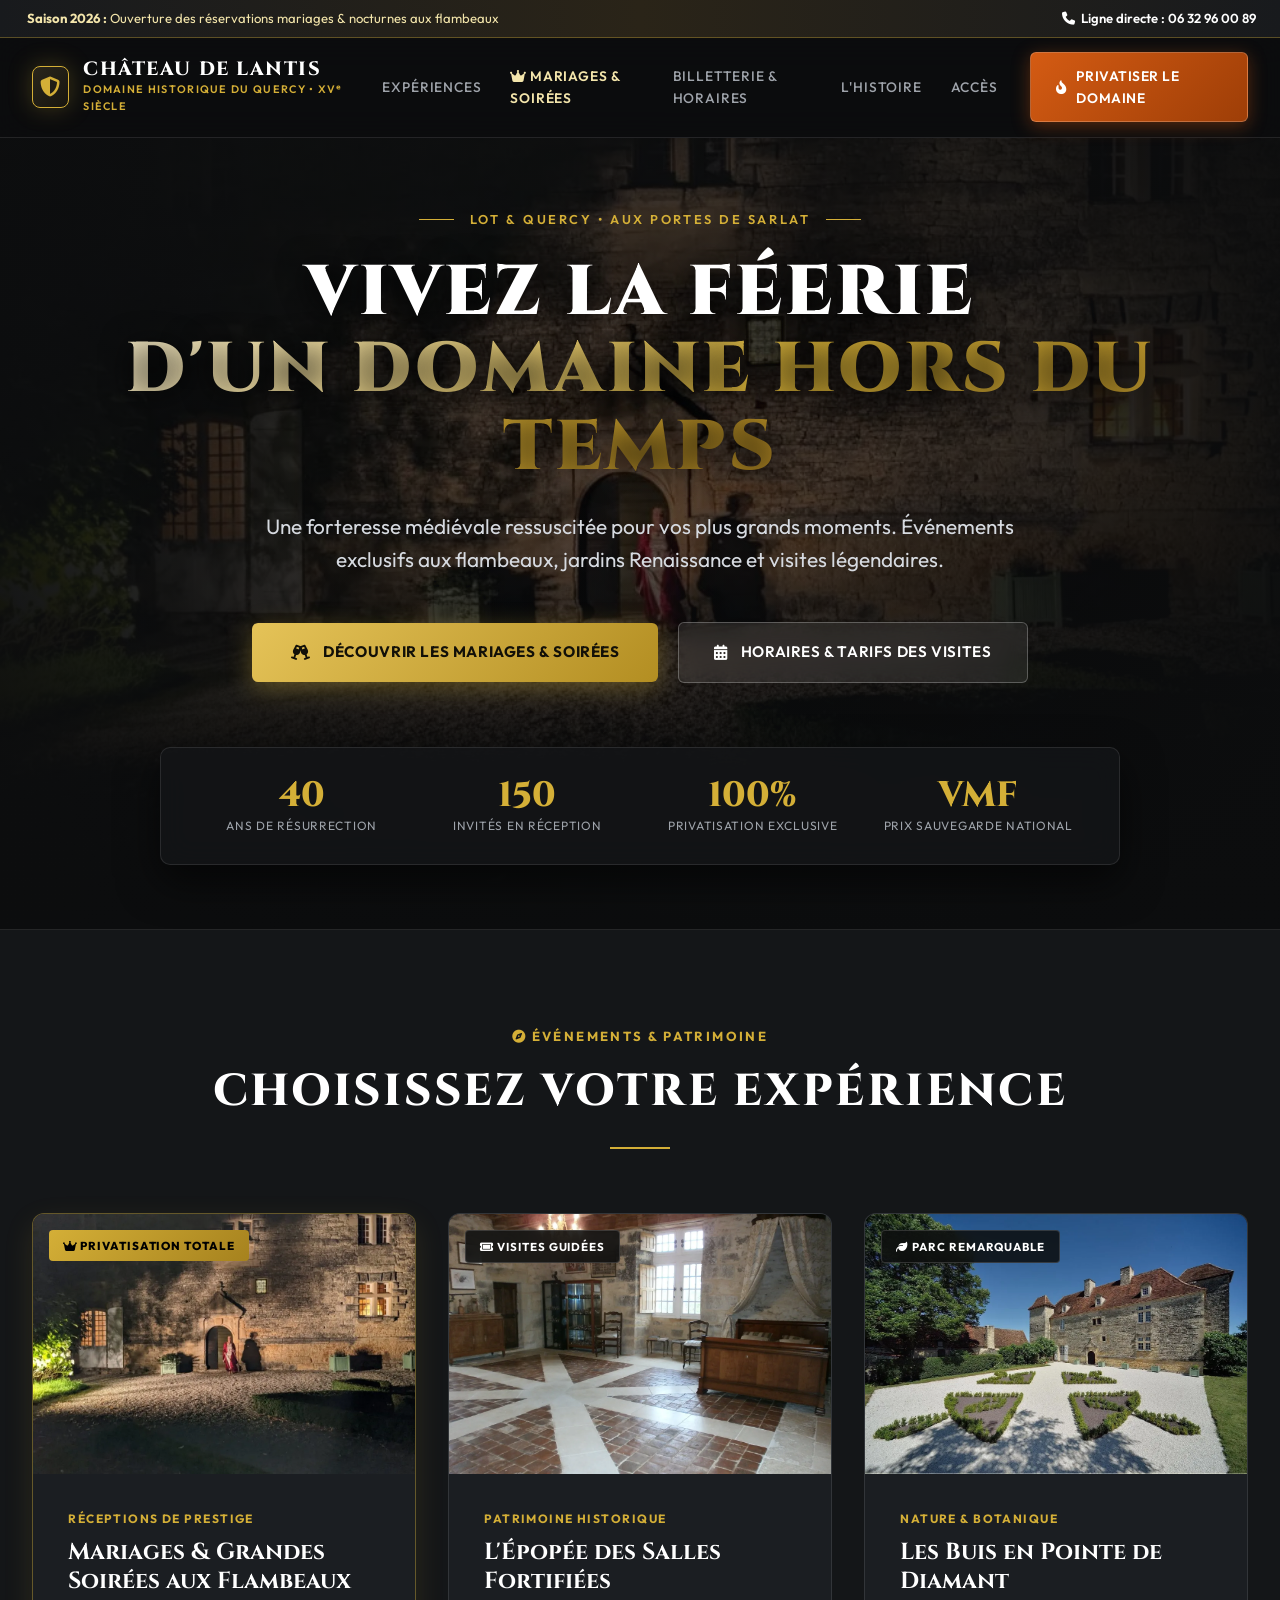
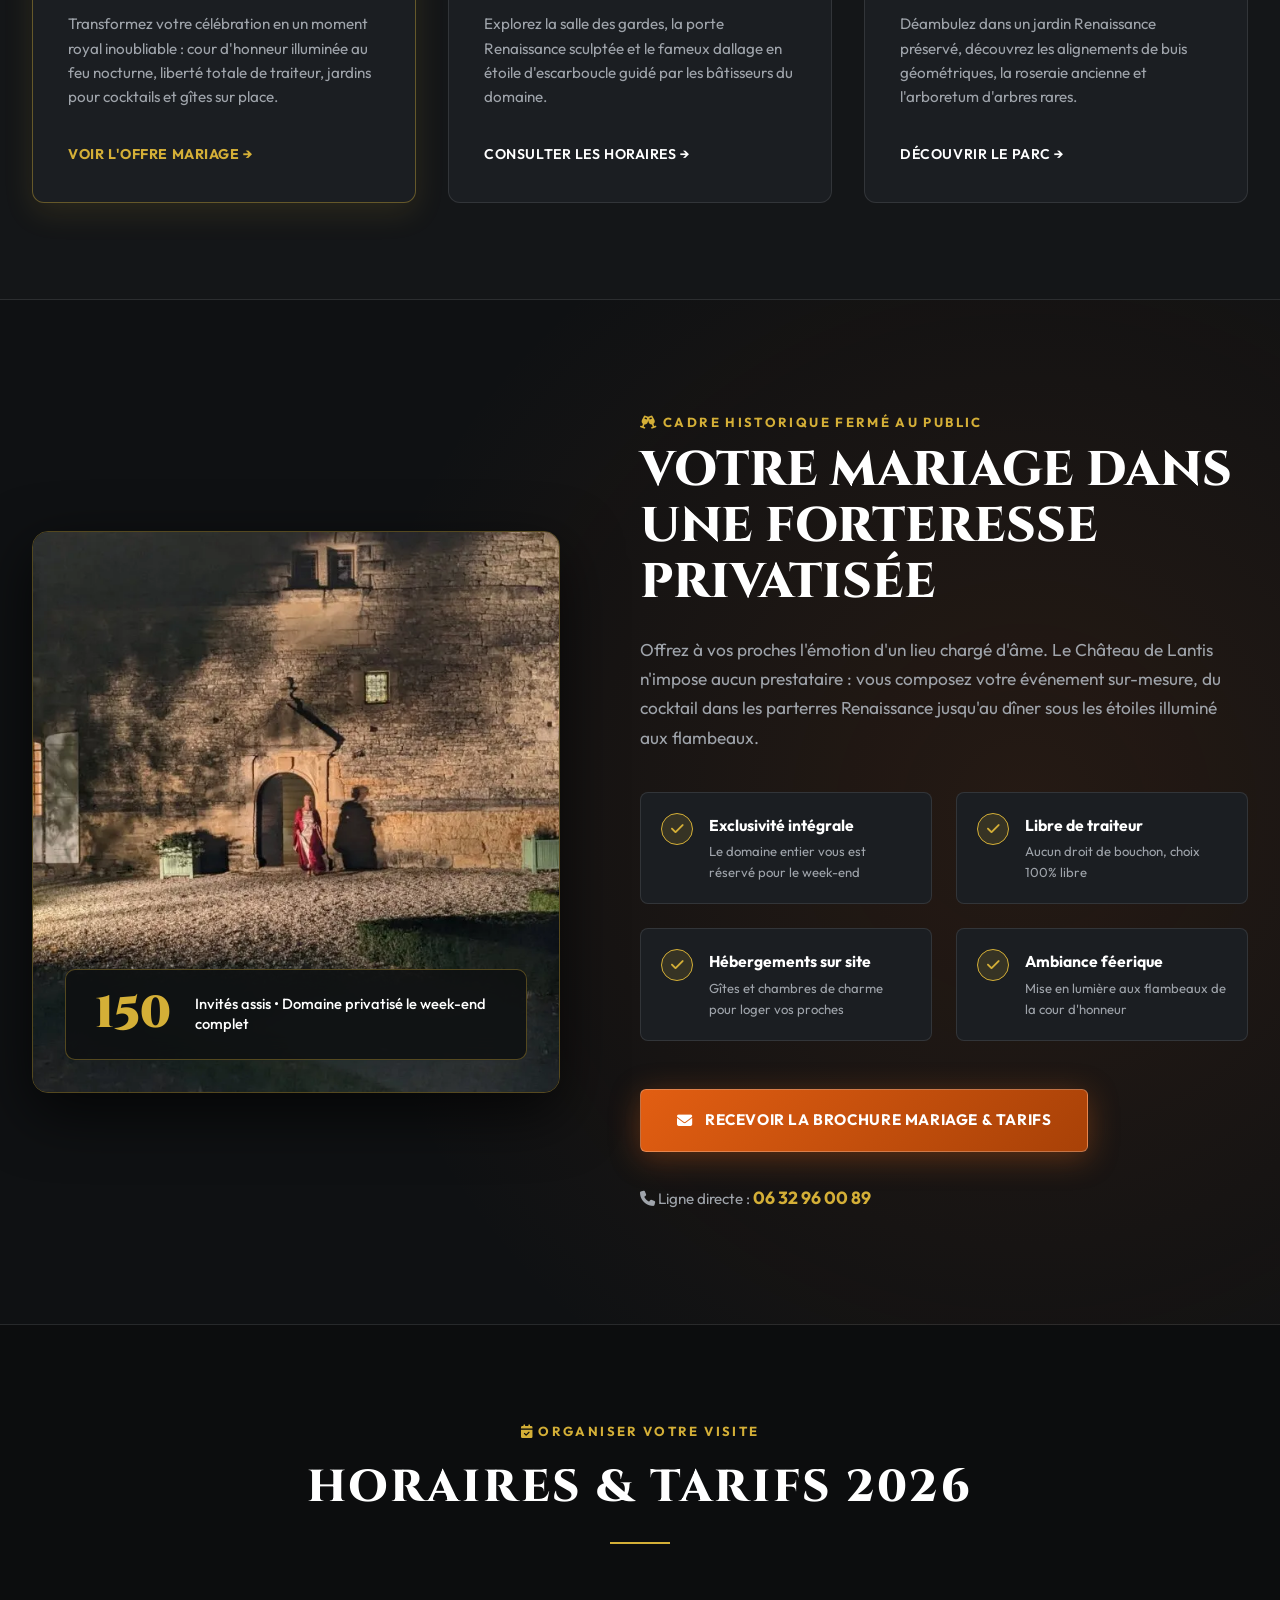
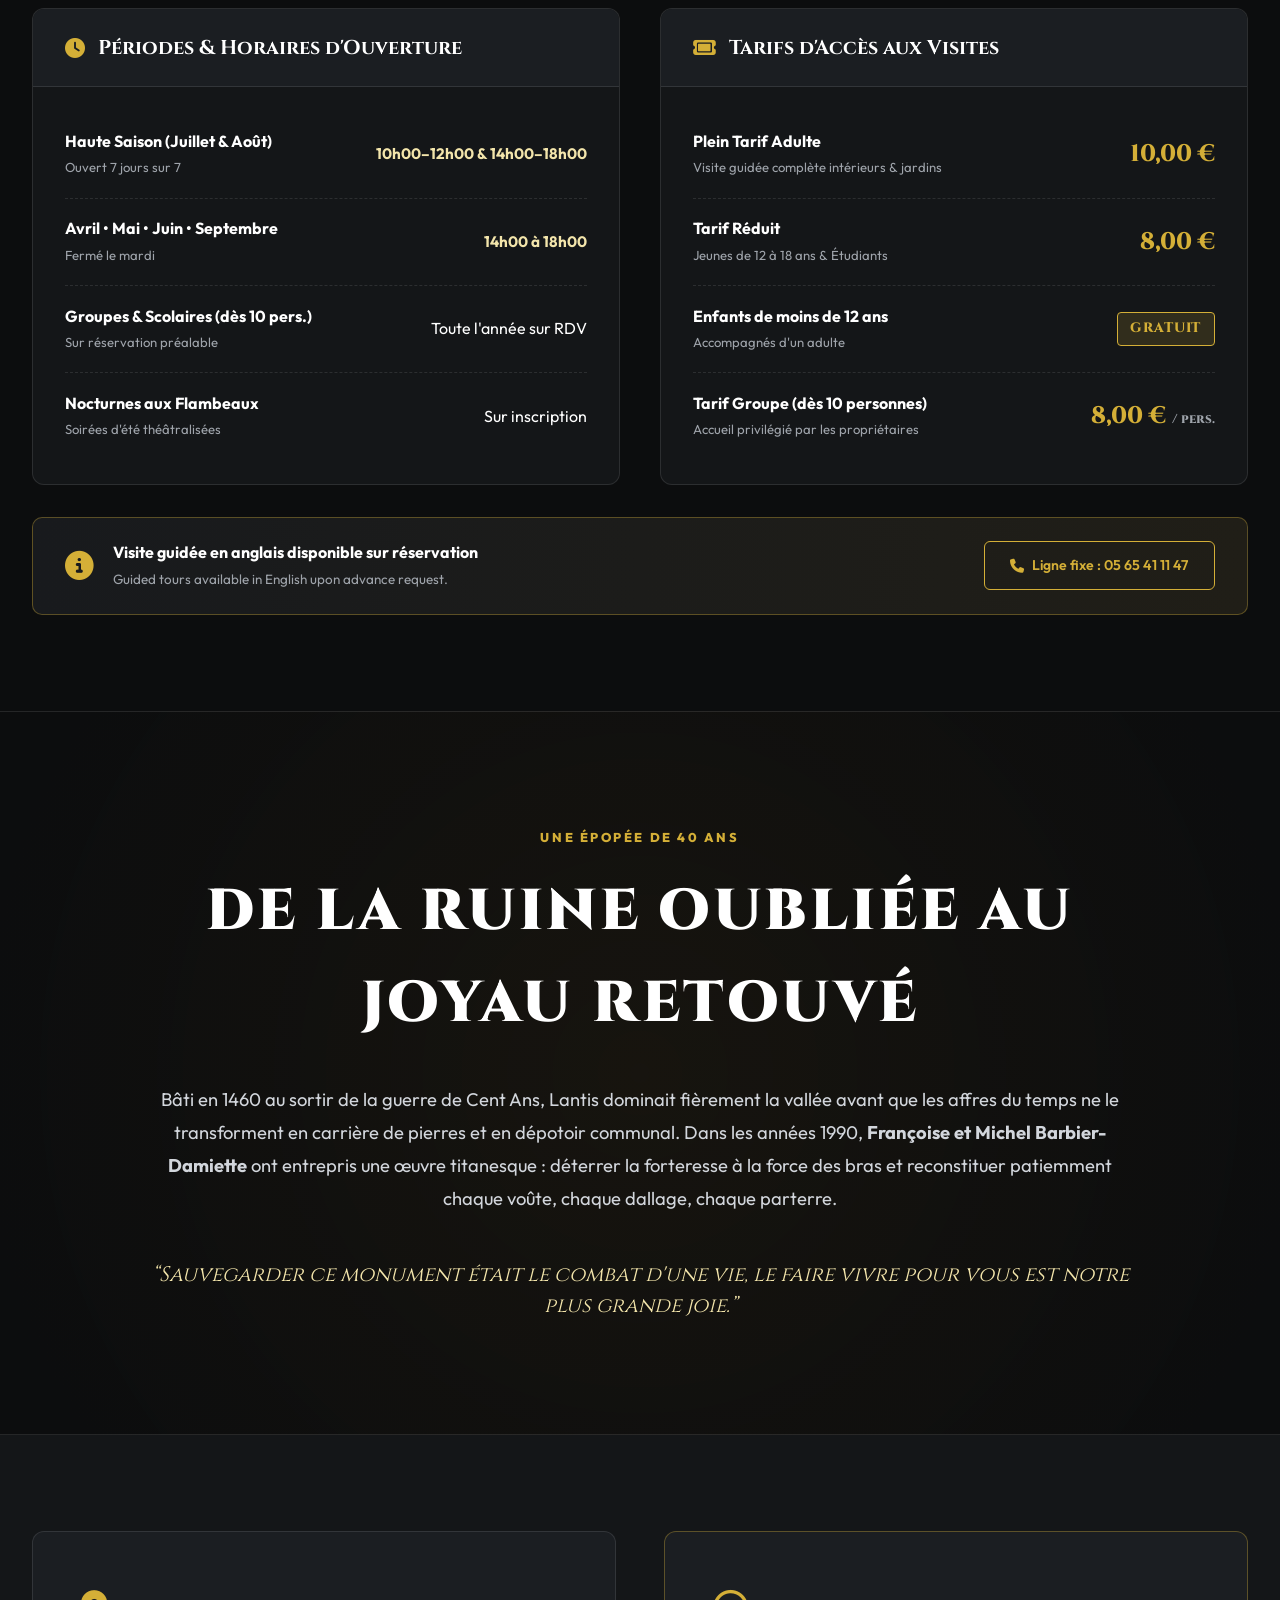
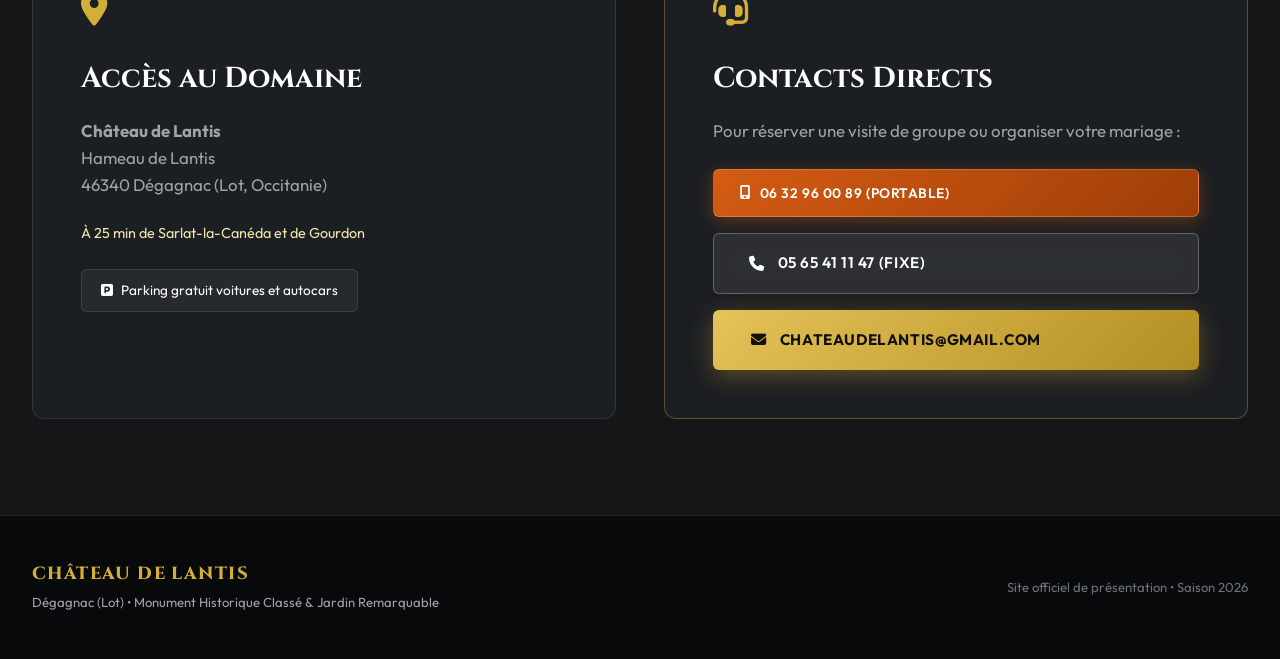
==== commit d0d22e11: "DA spectaculaire et cinematique Lantis : style grand domaine et Puy du Fou" ====
--- a/lantis-preview/index.html
+++ b/lantis-preview/index.html
@@ -3,336 +3,437 @@
 <head>
   <meta charset="UTF-8">
   <meta name="viewport" content="width=device-width, initial-scale=1.0">
-  <title>Château de Lantis | Domaine d'Exception en Quercy (XVe & XVIIe s.)</title>
-  <meta name="description" content="Demeure seigneuriale du XVe siècle au cœur du Lot. Jardins Renaissance, réceptions privées de prestige et visites guidées intimistes.">
-
-  <!-- Polices d'inspiration éditoriale d'art : Cormorant Garamond & Montserrat -->
+  <title>Château de Lantis | L'Épopée Médiévale & Événements d'Exception</title>
+  <meta name="description" content="Découvrez le Château de Lantis en Quercy : visites théâtralisées, réceptions féeriques aux flambeaux et jardins Renaissance.">
+
+  <!-- Polices cinématiques puissantes : Cinzel & Outfit -->
   <link rel="preconnect" href="https://fonts.googleapis.com">
   <link rel="preconnect" href="https://fonts.gstatic.com" crossorigin>
-  <link href="https://fonts.googleapis.com/css2?family=Cormorant+Garamond:ital,wght@0,400;0,600;1,400;1,600&family=Montserrat:wght@300;400;500;600&display=swap" rel="stylesheet">
+  <link href="https://fonts.googleapis.com/css2?family=Cinzel:wght@500;700;800;900&family=Outfit:wght@300;400;500;600;700&display=swap" rel="stylesheet">
 
   <link rel="stylesheet" href="https://cdnjs.cloudflare.com/ajax/libs/font-awesome/6.5.1/css/all.min.css">
   <link rel="stylesheet" href="assets/css/style.css">
 </head>
 <body>
 
-  <!-- Navigation Éditoriale Épurée -->
-  <nav class="editorial-nav">
-    <div class="nav-container">
-      <div class="nav-side">
-        <a href="#visites" class="nav-item">Visites</a>
-        <a href="#mariages" class="nav-item">Mariages & Réceptions</a>
-      </div>
-      <a href="#accueil" class="nav-monogram">
-        <span class="monogram-letter">L</span>
-        <span class="monogram-caption">Château de Lantis</span>
+  <!-- BARRE D'ANNONCE & INFOS EN DIRECT (STYLE PUY DU FOU) -->
+  <div class="top-announcement">
+    <div class="announcement-inner">
+      <span><i class="fa-solid fa-sparkles"></i> <strong>Saison 2026 :</strong> Ouverture des réservations mariages & nocturnes aux flambeaux</span>
+      <a href="tel:0632960089" class="top-call-link"><i class="fa-solid fa-phone"></i> Ligne directe : 06 32 96 00 89</a>
+    </div>
+  </div>
+
+  <!-- NAVIGATION CINÉMATIQUE HAUT DE GAMME -->
+  <header class="cinema-header">
+    <div class="header-content">
+      
+      <a href="#hero" class="cinema-brand">
+        <div class="brand-emblem"><i class="fa-solid fa-shield-halved"></i></div>
+        <div class="brand-titles">
+          <span class="main-name">CHÂTEAU DE LANTIS</span>
+          <span class="sub-name">DOMAINE HISTORIQUE DU QUERCY • XVᵉ SIÈCLE</span>
+        </div>
       </a>
-      <div class="nav-side nav-right">
-        <a href="#histoire" class="nav-item">Histoire</a>
-        <a href="#contact" class="nav-item">Accès & Contact</a>
-        <a href="tel:0632960089" class="nav-btn-direct"><i class="fa-solid fa-phone"></i> 06.32.96.00.89</a>
-      </div>
-    </div>
-  </nav>
-
-  <!-- ==================== HERO : SPLIT-SCREEN ÉDITORIAL ==================== -->
-  <header class="editorial-hero" id="accueil">
-    <div class="hero-split">
+
+      <nav class="cinema-nav">
+        <a href="#experiences" class="c-link">Expériences</a>
+        <a href="#mariages" class="c-link highlight-link"><i class="fa-solid fa-crown"></i> Mariages & Soirées</a>
+        <a href="#visites" class="c-link">Billetterie & Horaires</a>
+        <a href="#epopee" class="c-link">L'Histoire</a>
+        <a href="#contact" class="c-link">Accès</a>
+      </nav>
+
+      <div class="header-cta">
+        <a href="#mariages" class="btn-fire">
+          <i class="fa-solid fa-fire-flame-curved"></i>
+          <span>Privatiser le Domaine</span>
+        </a>
+      </div>
+
+    </div>
+  </header>
+
+  <!-- ==================== HERO CINÉMATIQUE IMMERSIF (STYLE PUY DU FOU / CHAMBORD) ==================== -->
+  <section class="cinema-hero" id="hero">
+    <div class="hero-video-bg">
+      <img src="assets/images/flambeaux-lantis.webp" alt="Château de Lantis sous les flambeaux" class="hero-img-backdrop">
+      <div class="hero-gradient-overlay"></div>
+    </div>
+
+    <div class="hero-container">
+      <div class="hero-center-content">
+        
+        <div class="hero-crest-badge">
+          <span class="gold-line"></span>
+          <span>LOT & QUERCY • AUX PORTES DE SARLAT</span>
+          <span class="gold-line"></span>
+        </div>
+
+        <h1 class="hero-epic-title">
+          VIVEZ LA FÉERIE<br>
+          <span class="gold-gradient">D'UN DOMAINE HORS DU TEMPS</span>
+        </h1>
+
+        <p class="hero-epic-desc">
+          Une forteresse médiévale ressuscitée pour vos plus grands moments. Événements exclusifs aux flambeaux, jardins Renaissance et visites légendaires.
+        </p>
+
+        <div class="hero-action-dock">
+          <a href="#mariages" class="btn-gold-epic">
+            <i class="fa-solid fa-champagne-glasses"></i>
+            <span>Découvrir les Mariages & Soirées</span>
+          </a>
+          <a href="#visites" class="btn-glass-epic">
+            <i class="fa-solid fa-calendar-days"></i>
+            <span>Horaires & Tarifs des Visites</span>
+          </a>
+        </div>
+
+        <!-- STATS / PRESTIGE ROW -->
+        <div class="stats-ribbon">
+          <div class="stat-cell">
+            <span class="stat-number">40</span>
+            <span class="stat-label">Ans de résurrection</span>
+          </div>
+          <div class="stat-cell">
+            <span class="stat-number">150</span>
+            <span class="stat-label">Invités en réception</span>
+          </div>
+          <div class="stat-cell">
+            <span class="stat-number">100%</span>
+            <span class="stat-label">Privatisation exclusive</span>
+          </div>
+          <div class="stat-cell">
+            <span class="stat-number">VMF</span>
+            <span class="stat-label">Prix Sauvegarde National</span>
+          </div>
+        </div>
+
+      </div>
+    </div>
+  </section>
+
+  <!-- ==================== 3 GRANDES EXPÉRIENCES IMMERSIVES ==================== -->
+  <section class="experiences-section" id="experiences">
+    <div class="section-container">
       
-      <!-- Volet Gauche : Récit & Typographie d'Art -->
-      <div class="hero-text-pane">
-        <div class="hero-inner">
-          <div class="heritage-label">
-            <span class="dash"></span> Dégagnac • Lot & Quercy
-          </div>
-          <h1 class="hero-h1">
-            La renaissance d'une forteresse <em>oubliée</em>
-          </h1>
-          <p class="hero-intro">
-            Édifié au XVᵉ siècle face aux positions anglaises puis réhabilité au terme de 40 années de fouilles méticuleuses, le Château de Lantis réunit pierres dorées du Quercy, parterres Renaissance et accueil de réceptions d'exception.
+      <div class="section-title-wrap">
+        <span class="gold-subtitle"><i class="fa-solid fa-compass"></i> ÉVÉNEMENTS & PATRIMOINE</span>
+        <h2 class="section-cinema-title">CHOISISSEZ VOTRE EXPÉRIENCE</h2>
+        <div class="gold-divider"></div>
+      </div>
+
+      <div class="experiences-grid">
+        
+        <!-- CARTE 1 : MARIAGES FÉERIQUES AUX FLAMBEAUX -->
+        <div class="experience-card card-spotlight">
+          <div class="card-media">
+            <img src="assets/images/flambeaux-lantis.webp" alt="Mariages aux flambeaux" class="card-img">
+            <div class="card-badge-gold"><i class="fa-solid fa-crown"></i> PRIVATISATION TOTALE</div>
+          </div>
+          <div class="card-body">
+            <span class="card-category">RÉCEPTIONS DE PRESTIGE</span>
+            <h3 class="card-title">Mariages & Grandes Soirées aux Flambeaux</h3>
+            <p class="card-text">
+              Transformez votre célébration en un moment royal inoubliable : cour d'honneur illuminée au feu nocturne, liberté totale de traiteur, jardins pour cocktails et gîtes sur place.
+            </p>
+            <div class="card-footer-action">
+              <a href="#mariages" class="btn-card-gold">Voir l'offre Mariage &rarr;</a>
+            </div>
+          </div>
+        </div>
+
+        <!-- CARTE 2 : VISITES GUIDÉES DES PROPRIÉTAIRES -->
+        <div class="experience-card">
+          <div class="card-media">
+            <img src="assets/images/facade-lantis.webp" alt="Façade du Château de Lantis" class="card-img">
+            <div class="card-badge-dark"><i class="fa-solid fa-ticket"></i> VISITES GUIDÉES</div>
+          </div>
+          <div class="card-body">
+            <span class="card-category">PATRIMOINE HISTORIQUE</span>
+            <h3 class="card-title">L'Épopée des Salles Fortifiées</h3>
+            <p class="card-text">
+              Explorez la salle des gardes, la porte Renaissance sculptée et le fameux dallage en étoile d'escarboucle guidé par les bâtisseurs du domaine.
+            </p>
+            <div class="card-footer-action">
+              <a href="#visites" class="btn-card-link">Consulter les horaires &rarr;</a>
+            </div>
+          </div>
+        </div>
+
+        <!-- CARTE 3 : LES JARDINS RENAISSANCE -->
+        <div class="experience-card">
+          <div class="card-media">
+            <img src="assets/images/jardin-lantis.webp" alt="Jardins Renaissance" class="card-img">
+            <div class="card-badge-dark"><i class="fa-solid fa-leaf"></i> PARC REMARQUABLE</div>
+          </div>
+          <div class="card-body">
+            <span class="card-category">NATURE & BOTANIQUE</span>
+            <h3 class="card-title">Les Buis en Pointe de Diamant</h3>
+            <p class="card-text">
+              Déambulez dans un jardin Renaissance préservé, découvrez les alignements de buis géométriques, la roseraie ancienne et l'arboretum d'arbres rares.
+            </p>
+            <div class="card-footer-action">
+              <a href="#visites" class="btn-card-link">Découvrir le parc &rarr;</a>
+            </div>
+          </div>
+        </div>
+
+      </div>
+
+    </div>
+  </section>
+
+  <!-- ==================== UNIVERS ÉVÉNEMENTIEL : MARIAGES ET RÉCEPTIONS ==================== -->
+  <section class="grand-receptions" id="mariages">
+    <div class="receptions-wrapper">
+      
+      <div class="reception-visual-col">
+        <div class="spotlight-frame">
+          <img src="assets/images/flambeaux-lantis.webp" alt="Soirée au château" class="spotlight-img">
+          <div class="floating-stat-box">
+            <span class="stat-highlight">150</span>
+            <span class="stat-desc">Invités assis • Domaine privatisé le week-end complet</span>
+          </div>
+        </div>
+      </div>
+
+      <div class="reception-content-col">
+        <span class="gold-subtitle"><i class="fa-solid fa-champagne-glasses"></i> CADRE HISTORIQUE FERMÉ AU PUBLIC</span>
+        <h2 class="title-epic-h2">VOTRE MARIAGE DANS UNE FORTERESSE PRIVATISÉE</h2>
+        
+        <p class="reception-p">
+          Offrez à vos proches l'émotion d'un lieu chargé d'âme. Le Château de Lantis n'impose aucun prestataire : vous composez votre événement sur-mesure, du cocktail dans les parterres Renaissance jusqu'au dîner sous les étoiles illuminé aux flambeaux.
+        </p>
+
+        <div class="checklist-grid">
+          <div class="check-item">
+            <div class="check-icon"><i class="fa-solid fa-check"></i></div>
+            <div class="check-content">
+              <strong>Exclusivité intégrale</strong>
+              <span>Le domaine entier vous est réservé pour le week-end</span>
+            </div>
+          </div>
+
+          <div class="check-item">
+            <div class="check-icon"><i class="fa-solid fa-check"></i></div>
+            <div class="check-content">
+              <strong>Libre de traiteur</strong>
+              <span>Aucun droit de bouchon, choix 100% libre</span>
+            </div>
+          </div>
+
+          <div class="check-item">
+            <div class="check-icon"><i class="fa-solid fa-check"></i></div>
+            <div class="check-content">
+              <strong>Hébergements sur site</strong>
+              <span>Gîtes et chambres de charme pour loger vos proches</span>
+            </div>
+          </div>
+
+          <div class="check-item">
+            <div class="check-icon"><i class="fa-solid fa-check"></i></div>
+            <div class="check-content">
+              <strong>Ambiance féerique</strong>
+              <span>Mise en lumière aux flambeaux de la cour d'honneur</span>
+            </div>
+          </div>
+        </div>
+
+        <div class="reception-action-strip">
+          <a href="mailto:chateaudelantis@gmail.com?subject=Demande%20de%20devis%20Mariage%20au%20Ch%C3%A2teau%20de%20Lantis" class="btn-fire-large">
+            <i class="fa-solid fa-envelope"></i>
+            <span>Recevoir la brochure mariage & tarifs</span>
+          </a>
+          <div class="phone-contact-pill">
+            <i class="fa-solid fa-phone"></i>
+            <span>Ligne directe : <a href="tel:0632960089"><strong>06 32 96 00 89</strong></a></span>
+          </div>
+        </div>
+
+      </div>
+
+    </div>
+  </section>
+
+  <!-- ==================== HORAIRES & TARIFS : ESPACE PRATIQUE VISITEURS ==================== -->
+  <section class="visit-hub-section" id="visites">
+    <div class="section-container">
+      
+      <div class="section-title-wrap">
+        <span class="gold-subtitle"><i class="fa-solid fa-calendar-check"></i> ORGANISER VOTRE VISITE</span>
+        <h2 class="section-cinema-title">HORAIRES & TARIFS 2026</h2>
+        <div class="gold-divider"></div>
+      </div>
+
+      <div class="hub-grid">
+        
+        <!-- BOX 1 : CALENDRIER DES SAISONS -->
+        <div class="hub-card">
+          <div class="hub-card-header">
+            <i class="fa-solid fa-clock"></i> Périodes & Horaires d'Ouverture
+          </div>
+          <div class="hub-card-body">
+            
+            <div class="hub-row">
+              <div class="hub-row-label">
+                <strong>Haute Saison (Juillet & Août)</strong>
+                <span>Ouvert 7 jours sur 7</span>
+              </div>
+              <div class="hub-row-value gold-time">10h00–12h00 & 14h00–18h00</div>
+            </div>
+
+            <div class="hub-row">
+              <div class="hub-row-label">
+                <strong>Avril • Mai • Juin • Septembre</strong>
+                <span>Fermé le mardi</span>
+              </div>
+              <div class="hub-row-value gold-time">14h00 à 18h00</div>
+            </div>
+
+            <div class="hub-row">
+              <div class="hub-row-label">
+                <strong>Groupes & Scolaires (dès 10 pers.)</strong>
+                <span>Sur réservation préalable</span>
+              </div>
+              <div class="hub-row-value">Toute l'année sur RDV</div>
+            </div>
+
+            <div class="hub-row">
+              <div class="hub-row-label">
+                <strong>Nocturnes aux Flambeaux</strong>
+                <span>Soirées d'été théâtralisées</span>
+              </div>
+              <div class="hub-row-value">Sur inscription</div>
+            </div>
+
+          </div>
+        </div>
+
+        <!-- BOX 2 : GRILLE TARIFAIRE OFFICIELLE -->
+        <div class="hub-card">
+          <div class="hub-card-header">
+            <i class="fa-solid fa-ticket"></i> Tarifs d'Accès aux Visites
+          </div>
+          <div class="hub-card-body">
+            
+            <div class="hub-row">
+              <div class="hub-row-label">
+                <strong>Plein Tarif Adulte</strong>
+                <span>Visite guidée complète intérieurs & jardins</span>
+              </div>
+              <div class="hub-price">10,00 €</div>
+            </div>
+
+            <div class="hub-row">
+              <div class="hub-row-label">
+                <strong>Tarif Réduit</strong>
+                <span>Jeunes de 12 à 18 ans & Étudiants</span>
+              </div>
+              <div class="hub-price">8,00 €</div>
+            </div>
+
+            <div class="hub-row">
+              <div class="hub-row-label">
+                <strong>Enfants de moins de 12 ans</strong>
+                <span>Accompagnés d'un adulte</span>
+              </div>
+              <div class="hub-price free-tag">GRATUIT</div>
+            </div>
+
+            <div class="hub-row">
+              <div class="hub-row-label">
+                <strong>Tarif Groupe (dès 10 personnes)</strong>
+                <span>Accueil privilégié par les propriétaires</span>
+              </div>
+              <div class="hub-price">8,00 € <small>/ pers.</small></div>
+            </div>
+
+          </div>
+        </div>
+
+      </div>
+
+      <div class="hub-callout-banner">
+        <div class="callout-content">
+          <i class="fa-solid fa-circle-info"></i>
+          <div>
+            <strong>Visite guidée en anglais disponible sur réservation</strong>
+            <span>Guided tours available in English upon advance request.</span>
+          </div>
+        </div>
+        <a href="tel:0565411147" class="btn-outline-gold"><i class="fa-solid fa-phone"></i> Ligne fixe : 05 65 41 11 47</a>
+      </div>
+
+    </div>
+  </section>
+
+  <!-- ==================== RÉCIT HISTORIQUE PUISSANT ==================== -->
+  <section class="epic-story" id="epopee">
+    <div class="epic-container">
+      <div class="epic-badge">UNE ÉPOPÉE DE 40 ANS</div>
+      <h2 class="epic-title">DE LA RUINE OUBLIÉE AU JOYAU RETOUVÉ</h2>
+      <p class="epic-paragraph">
+        Bâti en 1460 au sortir de la guerre de Cent Ans, Lantis dominait fièrement la vallée avant que les affres du temps ne le transforment en carrière de pierres et en dépotoir communal. Dans les années 1990, <strong>Françoise et Michel Barbier-Damiette</strong> ont entrepris une œuvre titanesque : déterrer la forteresse à la force des bras et reconstituer patiemment chaque voûte, chaque dallage, chaque parterre.
+      </p>
+      <div class="epic-quote-author">
+        “Sauvegarder ce monument était le combat d'une vie, le faire vivre pour vous est notre plus grande joie.”
+      </div>
+    </div>
+  </section>
+
+  <!-- ==================== LOCALISATION & CONTACT ==================== -->
+  <section class="access-section" id="contact">
+    <div class="section-container">
+      
+      <div class="access-grid">
+        
+        <div class="access-card">
+          <div class="access-icon"><i class="fa-solid fa-location-dot"></i></div>
+          <h3>Accès au Domaine</h3>
+          <p>
+            <strong>Château de Lantis</strong><br>
+            Hameau de Lantis<br>
+            46340 Dégagnac (Lot, Occitanie)
           </p>
-
-          <div class="hero-buttons">
-            <a href="#mariages" class="btn-royal">
-              <span>Organiser un Mariage</span>
-              <i class="fa-solid fa-arrow-right"></i>
+          <span class="access-dist">À 25 min de Sarlat-la-Canéda et de Gourdon</span>
+          <div class="parking-badge"><i class="fa-solid fa-square-parking"></i> Parking gratuit voitures et autocars</div>
+        </div>
+
+        <div class="access-card spotlight-access">
+          <div class="access-icon"><i class="fa-solid fa-headset"></i></div>
+          <h3>Contacts Directs</h3>
+          <p>Pour réserver une visite de groupe ou organiser votre mariage :</p>
+          
+          <div class="contact-buttons-stack">
+            <a href="tel:0632960089" class="btn-fire">
+              <i class="fa-solid fa-mobile-screen"></i> 06 32 96 00 89 (Portable)
             </a>
-            <a href="#visites" class="btn-subtle">
-              <span>Horaires des Visites</span>
+            <a href="tel:0565411147" class="btn-glass-epic">
+              <i class="fa-solid fa-phone"></i> 05 65 41 11 47 (Fixe)
             </a>
-          </div>
-
-          <div class="hero-distinctions">
-            <div class="distinction-item">
-              <span class="distinction-num">1460</span>
-              <span class="distinction-txt">Fondation seigneuriale</span>
-            </div>
-            <div class="distinction-sep"></div>
-            <div class="distinction-item">
-              <span class="distinction-num">VMF</span>
-              <span class="distinction-txt">Prix Sauvegarde</span>
-            </div>
-            <div class="distinction-sep"></div>
-            <div class="distinction-item">
-              <span class="distinction-num">★</span>
-              <span class="distinction-txt">Jardin Remarquable</span>
-            </div>
-          </div>
-        </div>
-      </div>
-
-      <!-- Volet Droit : Galerie Immersive à Grille Asymétrique -->
-      <div class="hero-visual-pane">
-        <div class="visual-card visual-main">
-          <img src="assets/images/facade-lantis.webp" alt="Façade du Château de Lantis" class="v-img">
-          <div class="v-caption">Logis du XVᵉ & pierres dorées du Quercy</div>
-        </div>
-        <div class="visual-duo">
-          <div class="visual-card visual-sub">
-            <img src="assets/images/jardin-lantis.webp" alt="Jardins Renaissance de Lantis" class="v-img">
-            <div class="v-caption">Buis en pointe de diamant</div>
-          </div>
-          <div class="visual-card visual-sub">
-            <img src="assets/images/flambeaux-lantis.webp" alt="Cour aux flambeaux la nuit" class="v-img">
-            <div class="v-caption">Soirée aux flambeaux</div>
-          </div>
-        </div>
-      </div>
-
-    </div>
-  </header>
-
-  <!-- ==================== LES 3 UNIVERS DU DOMAINE ==================== -->
-  <section class="domain-pillars">
-    <div class="container-tight">
-      <div class="section-badge">Le Domaine</div>
-      <h2 class="title-serif">Trois manières de vivre Lantis</h2>
-      
-      <div class="pillars-row">
-        
-        <div class="pillar-box">
-          <div class="pillar-num">01</div>
-          <h3 class="pillar-title">Visites d'Auteur</h3>
-          <p class="pillar-desc">
-            Menées directement par les propriétaires, découvrez la salle des gardes, la porte Renaissance d'époque et l'unique dallage en étoile d'escarboucle.
-          </p>
-          <a href="#visites" class="pillar-link">Découvrir les visites &rarr;</a>
-        </div>
-
-        <div class="pillar-box highlight-pillar">
-          <div class="pillar-num">02</div>
-          <h3 class="pillar-title">Mariages Privatisés</h3>
-          <p class="pillar-desc">
-            Un domaine clos et secret privatisé pour votre week-end. Cour d'honneur illuminée aux flambeaux, cocktails dans les buis et gîtes sur place.
-          </p>
-          <a href="#mariages" class="pillar-link">Espaces de réception &rarr;</a>
-        </div>
-
-        <div class="pillar-box">
-          <div class="pillar-num">03</div>
-          <h3 class="pillar-title">Séjours & Gîtes</h3>
-          <p class="pillar-desc">
-            Vivez au rythme de la demeure seigneuriale. Chambres de charme au calme absolu des collines quercynoises, à quelques minutes de Sarlat.
-          </p>
-          <a href="#contact" class="pillar-link">Réserver un séjour &rarr;</a>
-        </div>
-
-      </div>
-    </div>
-  </section>
-
-  <!-- ==================== MARIAGES & RÉCEPTIONS ==================== -->
-  <section class="section-full reception-universe" id="mariages">
-    <div class="reception-container">
-      
-      <div class="reception-frame">
-        <div class="reception-img-block">
-          <img src="assets/images/flambeaux-lantis.webp" alt="Cour d'honneur aux flambeaux" class="reception-hero-img">
-          <div class="reception-overlay-badge">
-            <i class="fa-solid fa-sparkles"></i> Privatisation Totale
-          </div>
-        </div>
-
-        <div class="reception-content-block">
-          <div class="sub-label">Événements Privés & Professionnels</div>
-          <h2 class="reception-headline">Votre mariage sous les flambeaux du Quercy</h2>
-          <p class="reception-lead">
-            Loin des salles impersonnelles, le Château de Lantis offre l'intimité d'une demeure historique vivante, entourée de forêts préservées.
-          </p>
-
-          <div class="reception-specs-grid">
-            <div class="spec-cell">
-              <span class="spec-label">Capacité assise</span>
-              <span class="spec-value">Jusqu'à 150 personnes</span>
-            </div>
-            <div class="spec-cell">
-              <span class="spec-label">Formule traiteur</span>
-              <span class="spec-value">Libre de traiteur</span>
-            </div>
-            <div class="spec-cell">
-              <span class="spec-label">Hébergement</span>
-              <span class="spec-value">Gîtes & chambres sur place</span>
-            </div>
-            <div class="spec-cell">
-              <span class="spec-label">Exclusivité</span>
-              <span class="spec-value">Tout le week-end réservé</span>
-            </div>
-          </div>
-
-          <div class="reception-cta">
-            <a href="mailto:chateaudelantis@gmail.com?subject=Demande%20de%20devis%20Mariage%20au%20Ch%C3%A2teau%20de%20Lantis" class="btn-royal">
-              <span>Demander les disponibilités & brochure</span>
-              <i class="fa-regular fa-envelope"></i>
+            <a href="mailto:chateaudelantis@gmail.com" class="btn-gold-epic">
+              <i class="fa-solid fa-envelope"></i> chateaudelantis@gmail.com
             </a>
-            <span class="direct-call">ou au <strong>06 32 96 00 89</strong></span>
-          </div>
-        </div>
-      </div>
-
-    </div>
-  </section>
-
-  <!-- ==================== VISITES & ACCÈS ==================== -->
-  <section class="section-full visit-universe" id="visites">
-    <div class="container-tight">
-      
-      <div class="visit-layout">
-        
-        <div class="visit-narrative">
-          <div class="section-badge">Visites du Monument</div>
-          <h2 class="title-serif">Découvrir le logis seigneurial</h2>
-          <p class="visit-p">
-            La visite commentée traverse les salles restaurées de la forteresse, la cour d'honneur, la chapelle et l'arboretum d'arbres rares. Les propriétaires partagent avec vous l'épopée de la reconstruction de ce monument sorti de terre.
-          </p>
-
-          <div class="pricing-card">
-            <div class="pricing-header">Tarifs des Visites 2026</div>
-            <div class="pricing-rows">
-              <div class="p-row">
-                <span>Adulte (plein tarif)</span>
-                <strong>10,00 €</strong>
-              </div>
-              <div class="p-row">
-                <span>Tarif réduit (étudiants, 12-18 ans)</span>
-                <strong>8,00 €</strong>
-              </div>
-              <div class="p-row">
-                <span>Enfants de moins de 12 ans</span>
-                <strong style="color:var(--c-amber);">Gratuit</strong>
-              </div>
-              <div class="p-row">
-                <span>Groupes (sur rendez-vous dès 10 pers.)</span>
-                <strong>8,00 € / pers.</strong>
-              </div>
-            </div>
-          </div>
-        </div>
-
-        <div class="visit-calendar-card">
-          <div class="calendar-header">
-            <i class="fa-regular fa-calendar-days"></i> Périodes d'Ouverture
-          </div>
-
-          <div class="calendar-item">
-            <div class="cal-season">Juillet & Août (Haute Saison)</div>
-            <div class="cal-hours">Ouvert tous les jours</div>
-            <div class="cal-detail">10h00 à 12h00 • 14h00 à 18h00</div>
-          </div>
-
-          <div class="calendar-item">
-            <div class="cal-season">Avril • Mai • Juin • Septembre</div>
-            <div class="cal-hours">14h00 à 18h00</div>
-            <div class="cal-detail">Tous les jours sauf le mardi</div>
-          </div>
-
-          <div class="calendar-item">
-            <div class="cal-season">Groupes & Scolaires</div>
-            <div class="cal-hours">Toute l'année sur réservation</div>
-            <div class="cal-detail">Visites privées en français ou anglais</div>
-          </div>
-
-          <div class="contact-box-accent">
-            <div class="box-label">Renseignements Visites</div>
-            <a href="tel:0565411147" class="accent-phone"><i class="fa-solid fa-phone"></i> 05.65.41.11.47</a>
-            <div class="box-sub">Réservation conseillée pour les groupes</div>
-          </div>
-        </div>
-
-      </div>
-
-    </div>
-  </section>
-
-  <!-- ==================== HISTOIRE : L'AVENTURE HUMAINE ==================== -->
-  <section class="section-full story-universe" id="histoire">
-    <div class="story-wrapper">
-      <div class="story-content">
-        <span class="story-quote-mark">“</span>
-        <h2 class="story-quote">
-          Nous n'avons pas seulement restauré des murs, nous avons rendu son âme à une forteresse oubliée.
-        </h2>
-        <p class="story-text">
-          Pendant plus d'un siècle, le Château de Lantis n'était plus qu'une ruine enfouie sous les gravats et les ronces. Il a fallu la détermination de Françoise et Michel Barbier-Damiette, creusant patiemment dès les années 1990, pour ressusciter ce chef-d'œuvre du Quercy. Aujourd'hui, l'édifice vit à nouveau : concert, mariages, visites et accueil chaleureux perpétuent cette aventure humaine unique.
-        </p>
-        <div class="story-signature">
-          — Françoise & Michel Barbier-Damiette, <em>Propriétaires</em>
-        </div>
-      </div>
-    </div>
-  </section>
-
-  <!-- ==================== CONTACT & LOCALISATION ==================== -->
-  <section class="section-full contact-universe" id="contact">
-    <div class="container-tight">
-      <div class="contact-columns">
-        
-        <div>
-          <div class="section-badge">Accès & Plan</div>
-          <h2 class="title-serif">Rejoindre le Château</h2>
-          <p style="margin-bottom:1.5rem;color:var(--c-muted);">
-            Idéalement situé dans les collines boisées de la Bouriane, entre Sarlat (Dordogne) et Cahors (Lot).
-          </p>
-          <div class="address-item">
-            <i class="fa-solid fa-location-dot"></i>
-            <div>
-              <strong>Château de Lantis</strong><br>
-              Hameau de Lantis, 46340 Dégagnac<br>
-              <em>Parking gratuit voitures & autocars</em>
-            </div>
-          </div>
-        </div>
-
-        <div class="contact-direct-card">
-          <h3 style="font-family:var(--font-serif);font-size:1.6rem;margin-bottom:1rem;">Échanger directement</h3>
-          <p style="color:var(--c-muted);margin-bottom:1.5rem;">
-            Pour vos projets de mariages, réceptions ou visites guidées particulières :
-          </p>
-
-          <div class="direct-contact-line">
-            <span class="d-label">Téléphone portable :</span>
-            <a href="tel:0632960089" class="d-val">06 32 96 00 89</a>
-          </div>
-
-          <div class="direct-contact-line">
-            <span class="d-label">Téléphone fixe :</span>
-            <a href="tel:0565411147" class="d-val">05 65 41 11 47</a>
-          </div>
-
-          <div class="direct-contact-line">
-            <span class="d-label">Courrier électronique :</span>
-            <a href="mailto:chateaudelantis@gmail.com" class="d-val" style="color:var(--c-amber);">chateaudelantis@gmail.com</a>
-          </div>
-        </div>
-
-      </div>
-    </div>
-  </section>
-
-  <!-- Footer Minimaliste -->
-  <footer class="editorial-footer">
-    <div class="footer-wrap">
-      <div>© 2026 Château de Lantis • Dégagnac (Lot) — Monument Historique privé</div>
-      <div>Présentation & valorisation patrimoniale</div>
+          </div>
+        </div>
+
+      </div>
+
+    </div>
+  </section>
+
+  <!-- FOOTER MAJESTUEUX -->
+  <footer class="cinema-footer">
+    <div class="footer-inner">
+      <div class="footer-left">
+        <span class="footer-brand">CHÂTEAU DE LANTIS</span>
+        <span class="footer-location">Dégagnac (Lot) • Monument Historique Classé & Jardin Remarquable</span>
+      </div>
+      <div class="footer-right">
+        <span>Site officiel de présentation • Saison 2026</span>
+      </div>
     </div>
   </footer>
 
--- a/lantis-preview/assets/css/style.css
+++ b/lantis-preview/assets/css/style.css
@@ -1,34 +1,33 @@
 /* ==========================================================================
-   CHÂTEAU DE LANTIS - DESIGN ÉDITORIAL & HAUTE GASTRONOMIE / PATRIMOINE
-   Différence radicale avec Roquetaillade :
-   - Typographie d'art Cormorant Garamond & Montserrat
-   - Disposition Asymétrique Split-Screen (Volet texte + Triptyque photos)
-   - Palette Ocre Quercy, Blanc Crème & Vert Sauge
-   - Header centré avec Monogramme typographique "L"
-   - Univers Mariages & Flambeaux théâtralisé
+   CHÂTEAU DE LANTIS - DESIGN CINÉMATIQUE & GRAND ÉVÉNEMENTIEL
+   Style inspiré des plus grands domaines : Puy du Fou, Chambord, Chantilly.
+   Palette : Or impérial, Noir ardoise profond, Nuances bronze & braise
+   Typographie : Cinzel (majestueux / épique) & Outfit (ultra-moderne et lisible)
    ========================================================================== */
 
 :root {
-  --font-serif: 'Cormorant Garamond', Garamond, 'Times New Roman', serif;
-  --font-sans: 'Montserrat', -apple-system, BlinkMacSystemFont, sans-serif;
-
-  /* Palette Terres & Pierres du Quercy */
-  --c-bg:           #FBF9F5;      /* Blanc crème d'albâtre */
-  --c-surface:      #FFFFFF;
-  --c-card-bg:      #F5EFE6;      /* Pierre chaude de Dégagnac */
-  --c-border:       #E6DDD1;
-  --c-border-light: #F0EAE1;
-
-  --c-text:         #1E1C1A;      /* Brun sombre d'encre */
-  --c-muted:        #68645D;      /* Pierre grise */
-
-  --c-amber:        #B57738;      /* Ocre doré Quercy */
-  --c-amber-dark:   #925B24;
-  --c-sage:         #445843;      /* Vert sauge / buis Renaissance */
-  --c-sage-soft:    #EEF3ED;
-  --c-night:        #151714;      /* Noir d'ardoise pour les soirées aux flambeaux */
-
-  --shadow-editorial: 0 12px 36px rgba(30, 28, 26, 0.07);
+  --font-epic: 'Cinzel', serif;
+  --font-body: 'Outfit', -apple-system, BlinkMacSystemFont, sans-serif;
+
+  /* Couleurs Nobles & Spectaculaires */
+  --bg-deep:        #0C0D0E;     /* Noir anthracite profond */
+  --bg-surface:     #141618;     /* Surface sombre velours */
+  --bg-card:        #1B1E22;     /* Carte contrastée */
+  --border-glass:   rgba(255, 255, 255, 0.1);
+  --border-gold:    rgba(212, 175, 55, 0.35);
+
+  --gold-primary:   #D4AF37;     /* Or impérial */
+  --gold-light:     #F3E5AB;     /* Reflet or clair */
+  --gold-dark:      #997D21;     /* Or vieilli */
+  --fire-primary:   #C85A17;     /* Feu & braise des flambeaux */
+  --fire-glow:      rgba(200, 90, 23, 0.4);
+
+  --text-pure:      #FFFFFF;
+  --text-muted:     #9FA4AB;
+  --text-subtle:    #6C727C;
+
+  --shadow-epic:    0 16px 40px rgba(0, 0, 0, 0.6);
+  --glow-gold:      0 0 25px rgba(212, 175, 55, 0.25);
 }
 
 *, *::before, *::after {
@@ -40,17 +39,16 @@
 html {
   scroll-behavior: smooth;
   font-size: 16px;
-  background-color: var(--c-bg);
-  color: var(--c-text);
+  background-color: var(--bg-deep);
+  color: var(--text-pure);
 }
 
 body {
-  font-family: var(--font-sans);
-  line-height: 1.65;
-  background-color: var(--c-bg);
+  font-family: var(--font-body);
+  line-height: 1.6;
+  background-color: var(--bg-deep);
   -webkit-font-smoothing: antialiased;
   overflow-x: hidden;
-  font-weight: 400;
 }
 
 a {
@@ -65,721 +63,919 @@
   display: block;
 }
 
-/* ==================== NAVIGATION CENTRÉE AVEC MONOGRAMME ==================== */
-.editorial-nav {
+/* ==================== BANDEAU SUPÉRIEUR ANNONCES ==================== */
+.top-announcement {
+  background: linear-gradient(90deg, #181A1D 0%, #2A2418 50%, #181A1D 100%);
+  border-bottom: 1px solid var(--border-gold);
+  padding: 0.5rem 1.5rem;
+  font-size: 0.82rem;
+  color: var(--gold-light);
+}
+
+.announcement-inner {
+  max-width: 1360px;
+  margin: 0 auto;
+  display: flex;
+  justify-content: space-between;
+  align-items: center;
+  flex-wrap: wrap;
+  gap: 0.8rem;
+}
+
+.top-call-link {
+  color: #FFF;
+  font-weight: 600;
+  display: inline-flex;
+  align-items: center;
+  gap: 0.4rem;
+}
+.top-call-link:hover {
+  color: var(--gold-primary);
+}
+
+/* ==================== HEADER CINÉMA ==================== */
+.cinema-header {
   position: sticky;
   top: 0;
-  left: 0;
   width: 100%;
-  background: rgba(251, 249, 245, 0.95);
-  backdrop-filter: blur(12px);
-  -webkit-backdrop-filter: blur(12px);
-  border-bottom: 1px solid var(--c-border);
   z-index: 1000;
-}
-
-.nav-container {
+  background: rgba(12, 13, 14, 0.92);
+  backdrop-filter: blur(16px);
+  -webkit-backdrop-filter: blur(16px);
+  border-bottom: 1px solid var(--border-glass);
+}
+
+.header-content {
+  max-width: 1360px;
+  margin: 0 auto;
+  padding: 0.9rem 2rem;
+  display: flex;
+  align-items: center;
+  justify-content: space-between;
+  gap: 2rem;
+}
+
+.cinema-brand {
+  display: flex;
+  align-items: center;
+  gap: 0.9rem;
+}
+
+.brand-emblem {
+  width: 42px;
+  height: 42px;
+  border-radius: 8px;
+  background: linear-gradient(135deg, #2A261B 0%, #171510 100%);
+  border: 1px solid var(--gold-primary);
+  display: flex;
+  align-items: center;
+  justify-content: center;
+  color: var(--gold-primary);
+  font-size: 1.25rem;
+  box-shadow: var(--glow-gold);
+}
+
+.brand-titles {
+  display: flex;
+  flex-direction: column;
+}
+
+.main-name {
+  font-family: var(--font-epic);
+  font-size: 1.2rem;
+  font-weight: 800;
+  letter-spacing: 0.08em;
+  color: #FFF;
+  line-height: 1.1;
+}
+
+.sub-name {
+  font-size: 0.68rem;
+  letter-spacing: 0.12em;
+  color: var(--gold-primary);
+  font-weight: 600;
+}
+
+.cinema-nav {
+  display: flex;
+  align-items: center;
+  gap: 1.8rem;
+}
+
+.c-link {
+  font-size: 0.86rem;
+  font-weight: 500;
+  letter-spacing: 0.06em;
+  text-transform: uppercase;
+  color: var(--text-muted);
+}
+.c-link:hover {
+  color: var(--gold-primary);
+}
+
+.highlight-link {
+  color: var(--gold-light) !important;
+  font-weight: 600;
+}
+
+/* Boutons d'action */
+.btn-fire {
+  background: linear-gradient(135deg, #D45B13 0%, #9E3E07 100%);
+  color: #FFF;
+  padding: 0.75rem 1.6rem;
+  border-radius: 6px;
+  font-weight: 600;
+  font-size: 0.86rem;
+  letter-spacing: 0.04em;
+  text-transform: uppercase;
+  display: inline-flex;
+  align-items: center;
+  gap: 0.6rem;
+  box-shadow: 0 4px 18px var(--fire-glow);
+  border: 1px solid rgba(255, 255, 255, 0.2);
+}
+.btn-fire:hover {
+  background: linear-gradient(135deg, #E86B20 0%, #B84909 100%);
+  transform: translateY(-1px);
+}
+
+/* ==================== HERO CINÉMA SPECTACULAIRE ==================== */
+.cinema-hero {
+  position: relative;
+  min-height: 88vh;
+  display: flex;
+  align-items: center;
+  justify-content: center;
+  overflow: hidden;
+  border-bottom: 1px solid var(--border-glass);
+}
+
+.hero-video-bg {
+  position: absolute;
+  inset: 0;
+  z-index: 1;
+}
+
+.hero-img-backdrop {
+  width: 100%;
+  height: 100%;
+  object-fit: cover;
+  filter: brightness(0.65) contrast(1.1);
+  transform: scale(1.02);
+}
+
+.hero-gradient-overlay {
+  position: absolute;
+  inset: 0;
+  background: radial-gradient(circle at center, rgba(12, 13, 14, 0.4) 0%, rgba(12, 13, 14, 0.95) 90%),
+              linear-gradient(to top, #0C0D0E 0%, transparent 60%);
+}
+
+.hero-container {
+  position: relative;
+  z-index: 5;
+  max-width: 1200px;
+  margin: 0 auto;
+  padding: 4rem 2rem;
+  text-align: center;
+}
+
+.hero-crest-badge {
+  display: inline-flex;
+  align-items: center;
+  gap: 1rem;
+  font-size: 0.8rem;
+  letter-spacing: 0.2em;
+  text-transform: uppercase;
+  color: var(--gold-primary);
+  font-weight: 600;
+  margin-bottom: 1.5rem;
+}
+
+.gold-line {
+  width: 35px;
+  height: 1px;
+  background: var(--gold-primary);
+}
+
+.hero-epic-title {
+  font-family: var(--font-epic);
+  font-size: clamp(2.4rem, 5.5vw, 4.6rem);
+  line-height: 1.1;
+  font-weight: 900;
+  letter-spacing: 0.04em;
+  margin-bottom: 1.5rem;
+  text-shadow: 0 4px 30px rgba(0, 0, 0, 0.9);
+}
+
+.gold-gradient {
+  background: linear-gradient(135deg, #FFF4D0 0%, #D4AF37 50%, #AA8222 100%);
+  -webkit-background-clip: text;
+  -webkit-text-fill-color: transparent;
+}
+
+.hero-epic-desc {
+  font-size: clamp(1.05rem, 2vw, 1.3rem);
+  max-width: 780px;
+  margin: 0 auto 2.8rem;
+  color: #D6DAE0;
+  line-height: 1.6;
+}
+
+.hero-action-dock {
+  display: flex;
+  align-items: center;
+  justify-content: center;
+  gap: 1.25rem;
+  flex-wrap: wrap;
+  margin-bottom: 4rem;
+}
+
+.btn-gold-epic {
+  background: linear-gradient(135deg, #E5C358 0%, #B38E22 100%);
+  color: #121008;
+  font-weight: 700;
+  font-size: 0.95rem;
+  letter-spacing: 0.04em;
+  text-transform: uppercase;
+  padding: 1.1rem 2.4rem;
+  border-radius: 6px;
+  display: inline-flex;
+  align-items: center;
+  gap: 0.8rem;
+  box-shadow: 0 6px 25px rgba(212, 175, 55, 0.35);
+}
+.btn-gold-epic:hover {
+  background: linear-gradient(135deg, #F3D474 0%, #C9A02B 100%);
+  transform: translateY(-2px);
+}
+
+.btn-glass-epic {
+  background: rgba(255, 255, 255, 0.08);
+  backdrop-filter: blur(10px);
+  border: 1px solid rgba(255, 255, 255, 0.25);
+  color: #FFF;
+  font-weight: 600;
+  font-size: 0.95rem;
+  letter-spacing: 0.04em;
+  text-transform: uppercase;
+  padding: 1.1rem 2.2rem;
+  border-radius: 6px;
+  display: inline-flex;
+  align-items: center;
+  gap: 0.8rem;
+}
+.btn-glass-epic:hover {
+  background: rgba(255, 255, 255, 0.16);
+  border-color: #FFF;
+}
+
+/* Ruban de Statistiques / Prestige */
+.stats-ribbon {
+  display: grid;
+  grid-template-columns: repeat(4, 1fr);
+  gap: 1.5rem;
+  max-width: 960px;
+  margin: 0 auto;
+  padding: 1.8rem 2.5rem;
+  background: rgba(20, 22, 24, 0.75);
+  backdrop-filter: blur(14px);
+  border: 1px solid var(--border-glass);
+  border-radius: 10px;
+  box-shadow: var(--shadow-epic);
+}
+
+.stat-cell {
+  display: flex;
+  flex-direction: column;
+  align-items: center;
+}
+
+.stat-number {
+  font-family: var(--font-epic);
+  font-size: 2.2rem;
+  font-weight: 800;
+  color: var(--gold-primary);
+  line-height: 1.1;
+}
+
+.stat-label {
+  font-size: 0.75rem;
+  text-transform: uppercase;
+  letter-spacing: 0.06em;
+  color: var(--text-muted);
+}
+
+/* ==================== EXPÉRIENCES IMMERSIVES ==================== */
+.experiences-section {
+  padding: 6rem 2rem;
+  background: var(--bg-surface);
+  border-bottom: 1px solid var(--border-glass);
+}
+
+.section-container {
   max-width: 1320px;
   margin: 0 auto;
-  padding: 0.85rem 2rem;
-  display: flex;
-  align-items: center;
-  justify-content: space-between;
-}
-
-.nav-side {
-  display: flex;
-  align-items: center;
+}
+
+.section-title-wrap {
+  text-align: center;
+  margin-bottom: 4rem;
+}
+
+.gold-subtitle {
+  font-size: 0.82rem;
+  letter-spacing: 0.18em;
+  text-transform: uppercase;
+  color: var(--gold-primary);
+  font-weight: 700;
+  display: block;
+  margin-bottom: 0.6rem;
+}
+
+.section-cinema-title {
+  font-family: var(--font-epic);
+  font-size: clamp(2rem, 3.5vw, 3rem);
+  font-weight: 800;
+  letter-spacing: 0.06em;
+  color: #FFF;
+}
+
+.gold-divider {
+  width: 60px;
+  height: 2px;
+  background: var(--gold-primary);
+  margin: 1.2rem auto 0;
+}
+
+.experiences-grid {
+  display: grid;
+  grid-template-columns: repeat(3, 1fr);
   gap: 2rem;
-  flex: 1;
-}
-
-.nav-right {
-  justify-content: flex-end;
-}
-
-.nav-item {
-  font-size: 0.82rem;
-  font-weight: 500;
-  letter-spacing: 0.08em;
-  text-transform: uppercase;
-  color: var(--c-muted);
-}
-.nav-item:hover {
-  color: var(--c-amber);
-}
-
-.nav-monogram {
+}
+
+.experience-card {
+  background: var(--bg-card);
+  border: 1px solid var(--border-glass);
+  border-radius: 12px;
+  overflow: hidden;
   display: flex;
   flex-direction: column;
-  align-items: center;
-  text-align: center;
-  padding: 0 1.5rem;
-}
-
-.monogram-letter {
-  font-family: var(--font-serif);
-  font-size: 2.1rem;
-  font-style: italic;
-  color: var(--c-amber);
-  line-height: 1;
-}
-
-.monogram-caption {
-  font-family: var(--font-serif);
-  font-size: 0.88rem;
-  letter-spacing: 0.14em;
-  text-transform: uppercase;
-  color: var(--c-text);
-  font-weight: 600;
-  margin-top: 2px;
-}
-
-.nav-btn-direct {
-  background: var(--c-sage);
-  color: #FFF !important;
-  font-size: 0.78rem;
-  font-weight: 600;
-  letter-spacing: 0.06em;
-  text-transform: uppercase;
-  padding: 0.5rem 1.1rem;
-  border-radius: 4px;
-}
-.nav-btn-direct:hover {
-  background: #2E3E2E;
-}
-
-/* ==================== HERO : SPLIT-SCREEN ÉDITORIAL ==================== */
-.editorial-hero {
-  max-width: 1360px;
-  margin: 2rem auto 5rem;
-  padding: 0 2rem;
-}
-
-.hero-split {
-  display: grid;
-  grid-template-columns: 1.05fr 1fr;
-  gap: 3.5rem;
-  align-items: center;
-}
-
-.hero-inner {
-  padding-right: 1.5rem;
-}
-
-.heritage-label {
-  font-size: 0.78rem;
-  letter-spacing: 0.16em;
-  text-transform: uppercase;
-  font-weight: 600;
-  color: var(--c-amber);
-  display: flex;
-  align-items: center;
-  gap: 0.75rem;
-  margin-bottom: 1.25rem;
-}
-
-.dash {
-  width: 28px;
-  height: 1px;
-  background: var(--c-amber);
-}
-
-.hero-h1 {
-  font-family: var(--font-serif);
-  font-size: 3.8rem;
-  line-height: 1.08;
-  color: var(--c-text);
-  font-weight: 400;
-  margin-bottom: 1.6rem;
-}
-
-.hero-h1 em {
-  font-style: italic;
-  font-weight: 600;
-  color: var(--c-amber);
-}
-
-.hero-intro {
-  font-size: 1.05rem;
-  line-height: 1.7;
-  color: var(--c-muted);
-  margin-bottom: 2.2rem;
-  max-width: 540px;
-}
-
-.hero-buttons {
-  display: flex;
-  align-items: center;
-  gap: 1.2rem;
-  margin-bottom: 3rem;
-}
-
-.btn-royal {
-  background: var(--c-amber);
-  color: #FFF;
-  font-size: 0.84rem;
-  font-weight: 600;
-  letter-spacing: 0.06em;
-  text-transform: uppercase;
-  padding: 0.95rem 1.8rem;
-  border-radius: 4px;
-  display: inline-flex;
-  align-items: center;
-  gap: 0.75rem;
-  box-shadow: 0 4px 16px rgba(181, 119, 56, 0.25);
-}
-.btn-royal:hover {
-  background: var(--c-amber-dark);
-  transform: translateY(-1px);
-}
-
-.btn-subtle {
-  border: 1px solid var(--c-border);
-  color: var(--c-text);
-  font-size: 0.84rem;
-  font-weight: 600;
-  letter-spacing: 0.06em;
-  text-transform: uppercase;
-  padding: 0.95rem 1.8rem;
-  border-radius: 4px;
-  background: #FFF;
-}
-.btn-subtle:hover {
-  background: var(--c-card-bg);
-  border-color: var(--c-text);
-}
-
-.hero-distinctions {
-  display: flex;
-  align-items: center;
-  gap: 2rem;
-  padding-top: 2rem;
-  border-top: 1px solid var(--c-border);
-}
-
-.distinction-item {
-  display: flex;
-  flex-direction: column;
-}
-
-.distinction-num {
-  font-family: var(--font-serif);
-  font-size: 1.55rem;
-  color: var(--c-amber);
-  line-height: 1.1;
-  font-weight: 600;
-}
-
-.distinction-txt {
-  font-size: 0.75rem;
-  letter-spacing: 0.04em;
-  color: var(--c-muted);
-  text-transform: uppercase;
-}
-
-.distinction-sep {
-  width: 1px;
-  height: 30px;
-  background: var(--c-border);
-}
-
-/* Grille Visuelle Asymétrique */
-.hero-visual-pane {
-  display: flex;
-  flex-direction: column;
-  gap: 1.25rem;
-}
-
-.visual-card {
+  transition: transform 0.3s ease, border-color 0.3s ease, box-shadow 0.3s ease;
+}
+
+.experience-card:hover {
+  transform: translateY(-6px);
+  border-color: var(--border-gold);
+  box-shadow: var(--shadow-epic);
+}
+
+.card-spotlight {
+  border-color: rgba(212, 175, 55, 0.4);
+  box-shadow: 0 10px 30px rgba(212, 175, 55, 0.12);
+}
+
+.card-media {
   position: relative;
-  overflow: hidden;
-  border-radius: 8px;
-  box-shadow: var(--shadow-editorial);
-}
-
-.visual-main {
-  height: 380px;
-}
-
-.visual-main .v-img {
+  height: 260px;
+}
+
+.card-img {
   width: 100%;
   height: 100%;
   object-fit: cover;
   transition: transform 0.6s ease;
 }
-.visual-main:hover .v-img {
-  transform: scale(1.03);
-}
-
-.visual-duo {
+.experience-card:hover .card-img {
+  transform: scale(1.05);
+}
+
+.card-badge-gold {
+  position: absolute;
+  top: 1rem;
+  left: 1rem;
+  background: linear-gradient(135deg, #D4AF37 0%, #A6821E 100%);
+  color: #000;
+  font-size: 0.72rem;
+  font-weight: 800;
+  letter-spacing: 0.08em;
+  padding: 0.4rem 0.9rem;
+  border-radius: 4px;
+}
+
+.card-badge-dark {
+  position: absolute;
+  top: 1rem;
+  left: 1rem;
+  background: rgba(12, 13, 14, 0.85);
+  backdrop-filter: blur(8px);
+  border: 1px solid rgba(255, 255, 255, 0.15);
+  color: #FFF;
+  font-size: 0.72rem;
+  font-weight: 700;
+  letter-spacing: 0.08em;
+  padding: 0.4rem 0.9rem;
+  border-radius: 4px;
+}
+
+.card-body {
+  padding: 2.2rem;
+  display: flex;
+  flex-direction: column;
+  flex: 1;
+}
+
+.card-category {
+  font-size: 0.75rem;
+  letter-spacing: 0.12em;
+  text-transform: uppercase;
+  color: var(--gold-primary);
+  font-weight: 700;
+  margin-bottom: 0.6rem;
+}
+
+.card-title {
+  font-family: var(--font-epic);
+  font-size: 1.45rem;
+  font-weight: 700;
+  line-height: 1.25;
+  color: #FFF;
+  margin-bottom: 1rem;
+}
+
+.card-text {
+  font-size: 0.95rem;
+  color: var(--text-muted);
+  line-height: 1.6;
+  margin-bottom: 2rem;
+}
+
+.card-footer-action {
+  margin-top: auto;
+}
+
+.btn-card-gold {
+  color: var(--gold-primary);
+  font-weight: 700;
+  font-size: 0.88rem;
+  letter-spacing: 0.04em;
+  text-transform: uppercase;
+  display: inline-block;
+}
+.btn-card-gold:hover {
+  color: var(--gold-light);
+  transform: translateX(4px);
+}
+
+.btn-card-link {
+  color: #FFF;
+  font-weight: 600;
+  font-size: 0.88rem;
+  letter-spacing: 0.04em;
+  text-transform: uppercase;
+}
+.btn-card-link:hover {
+  color: var(--gold-primary);
+}
+
+/* ==================== RÉCEPTIONS & MARIAGES ==================== */
+.grand-receptions {
+  padding: 7rem 2rem;
+  background: radial-gradient(circle at 80% 50%, rgba(200, 90, 23, 0.12) 0%, transparent 60%),
+              #0F1113;
+  border-bottom: 1px solid var(--border-glass);
+}
+
+.receptions-wrapper {
+  max-width: 1320px;
+  margin: 0 auto;
+  display: grid;
+  grid-template-columns: 1fr 1.15fr;
+  gap: 5rem;
+  align-items: center;
+}
+
+.spotlight-frame {
+  position: relative;
+  border-radius: 16px;
+  overflow: hidden;
+  box-shadow: 0 20px 60px rgba(0, 0, 0, 0.7);
+  border: 1px solid var(--border-gold);
+}
+
+.spotlight-img {
+  width: 100%;
+  height: 560px;
+  object-fit: cover;
+}
+
+.floating-stat-box {
+  position: absolute;
+  bottom: 2rem;
+  left: 2rem;
+  right: 2rem;
+  background: rgba(14, 16, 18, 0.88);
+  backdrop-filter: blur(12px);
+  border: 1px solid var(--border-gold);
+  border-radius: 10px;
+  padding: 1.4rem 1.8rem;
+  display: flex;
+  align-items: center;
+  gap: 1.5rem;
+}
+
+.stat-highlight {
+  font-family: var(--font-epic);
+  font-size: 2.8rem;
+  font-weight: 900;
+  color: var(--gold-primary);
+  line-height: 1;
+}
+
+.stat-desc {
+  font-size: 0.92rem;
+  color: #FFF;
+  font-weight: 500;
+  line-height: 1.4;
+}
+
+.title-epic-h2 {
+  font-family: var(--font-epic);
+  font-size: clamp(2.2rem, 3.8vw, 3.2rem);
+  font-weight: 800;
+  line-height: 1.15;
+  color: #FFF;
+  margin-bottom: 1.5rem;
+}
+
+.reception-p {
+  font-size: 1.08rem;
+  color: var(--text-muted);
+  line-height: 1.7;
+  margin-bottom: 2.5rem;
+}
+
+.checklist-grid {
   display: grid;
   grid-template-columns: 1fr 1fr;
-  gap: 1.25rem;
-}
-
-.visual-sub {
-  height: 200px;
-}
-.visual-sub .v-img {
-  width: 100%;
-  height: 100%;
-  object-fit: cover;
-  transition: transform 0.6s ease;
-}
-.visual-sub:hover .v-img {
-  transform: scale(1.04);
-}
-
-.v-caption {
-  position: absolute;
-  bottom: 0.85rem;
-  left: 0.85rem;
-  background: rgba(21, 23, 20, 0.7);
-  backdrop-filter: blur(6px);
-  color: #FFF;
-  font-size: 0.75rem;
+  gap: 1.5rem;
+  margin-bottom: 3rem;
+}
+
+.check-item {
+  display: flex;
+  gap: 1rem;
+  background: var(--bg-card);
+  border: 1px solid var(--border-glass);
+  padding: 1.25rem;
+  border-radius: 8px;
+}
+
+.check-icon {
+  width: 32px;
+  height: 32px;
+  border-radius: 50%;
+  background: rgba(212, 175, 55, 0.15);
+  border: 1px solid var(--gold-primary);
+  color: var(--gold-primary);
+  display: flex;
+  align-items: center;
+  justify-content: center;
+  font-size: 0.9rem;
+  flex-shrink: 0;
+}
+
+.check-content strong {
+  display: block;
+  font-size: 0.98rem;
+  color: #FFF;
+  margin-bottom: 0.2rem;
+}
+
+.check-content span {
+  display: block;
+  font-size: 0.82rem;
+  color: var(--text-muted);
+}
+
+.reception-action-strip {
+  display: flex;
+  align-items: center;
+  gap: 2rem;
+  flex-wrap: wrap;
+}
+
+.btn-fire-large {
+  background: linear-gradient(135deg, #E25E12 0%, #A84107 100%);
+  color: #FFF;
+  padding: 1.15rem 2.2rem;
+  border-radius: 6px;
+  font-weight: 700;
+  font-size: 0.95rem;
   letter-spacing: 0.04em;
-  padding: 0.35rem 0.75rem;
-  border-radius: 3px;
-}
-
-/* ==================== 3 PILIERS DU DOMAINE ==================== */
-.domain-pillars {
-  padding: 4rem 2rem 5rem;
-  background: var(--c-card-bg);
-  border-top: 1px solid var(--c-border);
-  border-bottom: 1px solid var(--c-border);
-}
-
-.container-tight {
-  max-width: 1200px;
-  margin: 0 auto;
-}
-
-.section-badge {
-  font-size: 0.75rem;
-  letter-spacing: 0.16em;
-  text-transform: uppercase;
-  color: var(--c-amber);
-  font-weight: 600;
-  margin-bottom: 0.6rem;
-}
-
-.title-serif {
-  font-family: var(--font-serif);
-  font-size: 2.6rem;
-  line-height: 1.15;
-  color: var(--c-text);
-  margin-bottom: 2.5rem;
-  font-weight: 400;
-}
-
-.pillars-row {
-  display: grid;
-  grid-template-columns: repeat(3, 1fr);
-  gap: 2rem;
-}
-
-.pillar-box {
-  background: #FFF;
-  border: 1px solid var(--c-border);
-  padding: 2.5rem 2rem;
-  border-radius: 6px;
-  position: relative;
-  transition: transform 0.25s ease, box-shadow 0.25s ease;
-}
-
-.pillar-box:hover {
-  transform: translateY(-4px);
-  box-shadow: var(--shadow-editorial);
-}
-
-.highlight-pillar {
-  border-color: var(--c-amber);
-  background: #FFFDF9;
-}
-
-.pillar-num {
-  font-family: var(--font-serif);
-  font-size: 2rem;
-  color: var(--c-amber);
-  line-height: 1;
-  margin-bottom: 1rem;
-  font-weight: 600;
-}
-
-.pillar-title {
-  font-family: var(--font-serif);
-  font-size: 1.55rem;
-  color: var(--c-text);
-  margin-bottom: 0.85rem;
-  font-weight: 600;
-}
-
-.pillar-desc {
-  font-size: 0.92rem;
-  color: var(--c-muted);
-  line-height: 1.65;
-  margin-bottom: 1.5rem;
-}
-
-.pillar-link {
-  font-size: 0.82rem;
-  font-weight: 600;
-  letter-spacing: 0.05em;
-  text-transform: uppercase;
-  color: var(--c-amber);
-}
-
-/* ==================== MARIAGES & RÉCEPTIONS ==================== */
-.section-full {
-  padding: 5rem 2rem;
-}
-
-.reception-universe {
-  background: var(--c-night);
-  color: #FFF;
-}
-
-.reception-container {
-  max-width: 1240px;
-  margin: 0 auto;
-}
-
-.reception-frame {
-  display: grid;
-  grid-template-columns: 1fr 1.1fr;
-  gap: 4rem;
-  align-items: center;
-}
-
-.reception-img-block {
-  position: relative;
-  border-radius: 8px;
-  overflow: hidden;
-  box-shadow: 0 16px 40px rgba(0, 0, 0, 0.4);
-}
-
-.reception-hero-img {
-  width: 100%;
-  height: 520px;
-  object-fit: cover;
-}
-
-.reception-overlay-badge {
-  position: absolute;
-  top: 1.5rem;
-  left: 1.5rem;
-  background: rgba(181, 119, 56, 0.9);
-  padding: 0.45rem 1rem;
-  border-radius: 4px;
-  font-size: 0.78rem;
-  letter-spacing: 0.08em;
-  text-transform: uppercase;
-  font-weight: 600;
-}
-
-.sub-label {
-  font-size: 0.78rem;
-  letter-spacing: 0.16em;
-  text-transform: uppercase;
-  color: var(--c-amber);
-  font-weight: 600;
-  margin-bottom: 0.8rem;
-}
-
-.reception-headline {
-  font-family: var(--font-serif);
-  font-size: 2.8rem;
-  line-height: 1.15;
-  color: #FFF;
-  margin-bottom: 1.25rem;
-  font-weight: 400;
-}
-
-.reception-lead {
-  font-size: 1.05rem;
-  line-height: 1.7;
-  color: #D3CDC4;
-  margin-bottom: 2rem;
-}
-
-.reception-specs-grid {
+  text-transform: uppercase;
+  display: inline-flex;
+  align-items: center;
+  gap: 0.8rem;
+  box-shadow: 0 6px 30px var(--fire-glow);
+  border: 1px solid rgba(255, 255, 255, 0.25);
+}
+.btn-fire-large:hover {
+  background: linear-gradient(135deg, #F06A1C 0%, #BD4B0B 100%);
+  transform: translateY(-2px);
+}
+
+.phone-contact-pill {
+  font-size: 0.95rem;
+  color: var(--text-muted);
+}
+.phone-contact-pill strong {
+  color: var(--gold-primary);
+  font-size: 1.1rem;
+}
+
+/* ==================== ESPACE HORAIRES & TARIFS (STYLE CHAMBORD) ==================== */
+.visit-hub-section {
+  padding: 6rem 2rem;
+  background: var(--bg-deep);
+}
+
+.hub-grid {
   display: grid;
   grid-template-columns: 1fr 1fr;
-  gap: 1.25rem;
-  margin-bottom: 2.5rem;
-}
-
-.spec-cell {
-  background: rgba(255, 255, 255, 0.05);
-  border: 1px solid rgba(255, 255, 255, 0.12);
-  padding: 1.1rem;
+  gap: 2.5rem;
+  margin-bottom: 2rem;
+}
+
+.hub-card {
+  background: var(--bg-surface);
+  border: 1px solid var(--border-glass);
+  border-radius: 12px;
+  overflow: hidden;
+}
+
+.hub-card-header {
+  background: var(--bg-card);
+  padding: 1.4rem 2rem;
+  border-bottom: 1px solid var(--border-glass);
+  font-family: var(--font-epic);
+  font-size: 1.25rem;
+  font-weight: 700;
+  color: #FFF;
+  display: flex;
+  align-items: center;
+  gap: 0.8rem;
+}
+.hub-card-header i {
+  color: var(--gold-primary);
+}
+
+.hub-card-body {
+  padding: 1.5rem 2rem;
+}
+
+.hub-row {
+  display: flex;
+  justify-content: space-between;
+  align-items: center;
+  padding: 1.1rem 0;
+  border-bottom: 1px dashed var(--border-glass);
+}
+.hub-row:last-child {
+  border-bottom: none;
+}
+
+.hub-row-label strong {
+  display: block;
+  font-size: 1rem;
+  color: #FFF;
+}
+.hub-row-label span {
+  font-size: 0.82rem;
+  color: var(--text-muted);
+}
+
+.gold-time {
+  font-weight: 700;
+  color: var(--gold-light);
+  font-size: 0.95rem;
+}
+
+.hub-price {
+  font-family: var(--font-epic);
+  font-size: 1.5rem;
+  font-weight: 800;
+  color: var(--gold-primary);
+}
+.hub-price small {
+  font-size: 0.8rem;
+  color: var(--text-muted);
+}
+
+.free-tag {
+  background: rgba(212, 175, 55, 0.15);
+  border: 1px solid var(--gold-primary);
+  color: var(--gold-primary);
+  font-size: 0.85rem;
+  padding: 0.3rem 0.8rem;
+  border-radius: 4px;
+  letter-spacing: 0.06em;
+}
+
+.hub-callout-banner {
+  background: linear-gradient(90deg, #181A1D 0%, #201E17 100%);
+  border: 1px solid var(--border-gold);
+  border-radius: 10px;
+  padding: 1.4rem 2rem;
+  display: flex;
+  justify-content: space-between;
+  align-items: center;
+  flex-wrap: wrap;
+  gap: 1.5rem;
+}
+
+.callout-content {
+  display: flex;
+  align-items: center;
+  gap: 1.2rem;
+}
+.callout-content i {
+  font-size: 1.8rem;
+  color: var(--gold-primary);
+}
+.callout-content strong {
+  display: block;
+  font-size: 1rem;
+  color: #FFF;
+}
+.callout-content span {
+  font-size: 0.84rem;
+  color: var(--text-muted);
+}
+
+.btn-outline-gold {
+  border: 1px solid var(--gold-primary);
+  color: var(--gold-primary);
+  padding: 0.75rem 1.6rem;
   border-radius: 6px;
-}
-
-.spec-label {
-  display: block;
-  font-size: 0.75rem;
+  font-weight: 600;
+  font-size: 0.88rem;
+  display: inline-flex;
+  align-items: center;
+  gap: 0.5rem;
+}
+.btn-outline-gold:hover {
+  background: var(--gold-primary);
+  color: #000;
+}
+
+/* ==================== RÉCIT HISTORIQUE PUISSANT ==================== */
+.epic-story {
+  padding: 7rem 2rem;
+  background: radial-gradient(circle at center, rgba(30, 25, 15, 0.6) 0%, #0C0D0E 90%);
+  border-top: 1px solid var(--border-glass);
+  border-bottom: 1px solid var(--border-glass);
+  text-align: center;
+}
+
+.epic-container {
+  max-width: 980px;
+  margin: 0 auto;
+}
+
+.epic-badge {
+  display: inline-block;
+  font-size: 0.8rem;
+  letter-spacing: 0.2em;
+  color: var(--gold-primary);
+  font-weight: 800;
+  margin-bottom: 1.2rem;
+}
+
+.epic-title {
+  font-family: var(--font-epic);
+  font-size: clamp(2.4rem, 4.5vw, 3.8rem);
+  font-weight: 900;
   letter-spacing: 0.06em;
-  text-transform: uppercase;
-  color: #A39D93;
-  margin-bottom: 0.25rem;
-}
-
-.spec-value {
-  display: block;
-  font-size: 0.95rem;
-  font-weight: 600;
-  color: #FFF;
-}
-
-.reception-cta {
-  display: flex;
-  align-items: center;
-  gap: 1.5rem;
-}
-
-.direct-call {
-  font-size: 0.92rem;
-  color: #D3CDC4;
-}
-
-/* ==================== VISITES & ACCÈS ==================== */
-.visit-universe {
-  background: var(--c-bg);
-}
-
-.visit-layout {
-  display: grid;
-  grid-template-columns: 1.1fr 0.9fr;
-  gap: 3.5rem;
-}
-
-.visit-p {
-  font-size: 1.02rem;
-  line-height: 1.7;
-  color: var(--c-muted);
+  color: #FFF;
   margin-bottom: 2rem;
 }
 
-.pricing-card {
-  background: #FFF;
-  border: 1px solid var(--c-border);
-  border-radius: 6px;
-  overflow: hidden;
-}
-
-.pricing-header {
-  background: var(--c-card-bg);
-  padding: 1rem 1.5rem;
-  font-family: var(--font-serif);
-  font-size: 1.25rem;
-  font-weight: 600;
-  border-bottom: 1px solid var(--c-border);
-}
-
-.pricing-rows {
-  padding: 0.5rem 1.5rem;
-}
-
-.p-row {
-  display: flex;
-  justify-content: space-between;
-  align-items: center;
-  padding: 0.85rem 0;
-  border-bottom: 1px dashed var(--c-border);
-  font-size: 0.95rem;
-}
-.p-row:last-child {
-  border-bottom: none;
-}
-
-.visit-calendar-card {
-  background: #FFF;
-  border: 1px solid var(--c-border);
-  padding: 2.2rem;
-  border-radius: 8px;
-  box-shadow: var(--shadow-editorial);
-}
-
-.calendar-header {
-  font-family: var(--font-serif);
-  font-size: 1.45rem;
-  color: var(--c-text);
-  margin-bottom: 1.5rem;
-  padding-bottom: 0.8rem;
-  border-bottom: 1px solid var(--c-border);
-  display: flex;
-  align-items: center;
-  gap: 0.65rem;
-}
-
-.calendar-item {
-  margin-bottom: 1.4rem;
-}
-
-.cal-season {
-  font-size: 0.95rem;
-  font-weight: 600;
-  color: var(--c-text);
-}
-
-.cal-hours {
-  font-size: 0.88rem;
-  color: var(--c-amber);
-  font-weight: 600;
-}
-
-.cal-detail {
-  font-size: 0.84rem;
-  color: var(--c-muted);
-}
-
-.contact-box-accent {
-  margin-top: 2rem;
-  padding-top: 1.5rem;
-  border-top: 1px solid var(--c-border);
-}
-
-.box-label {
-  font-size: 0.78rem;
-  text-transform: uppercase;
-  letter-spacing: 0.08em;
-  color: var(--c-muted);
-}
-
-.accent-phone {
-  font-family: var(--font-serif);
-  font-size: 1.7rem;
-  color: var(--c-sage);
-  font-weight: 600;
-  display: inline-block;
-  margin: 0.3rem 0;
-}
-
-.box-sub {
-  font-size: 0.82rem;
-  color: var(--c-muted);
-}
-
-/* ==================== HISTOIRE ==================== */
-.story-universe {
-  background: var(--c-card-bg);
-  border-top: 1px solid var(--c-border);
-  border-bottom: 1px solid var(--c-border);
-}
-
-.story-wrapper {
-  max-width: 900px;
-  margin: 0 auto;
-  text-align: center;
-}
-
-.story-quote-mark {
-  font-family: var(--font-serif);
-  font-size: 5rem;
-  line-height: 0.5;
-  color: var(--c-amber);
-  display: block;
-  margin-bottom: 1rem;
-}
-
-.story-quote {
-  font-family: var(--font-serif);
-  font-size: 2.3rem;
-  line-height: 1.25;
+.epic-paragraph {
+  font-size: 1.15rem;
+  line-height: 1.8;
+  color: #D2D6DC;
+  margin-bottom: 2.8rem;
+}
+
+.epic-quote-author {
+  font-family: var(--font-epic);
+  font-size: 1.3rem;
   font-style: italic;
-  font-weight: 400;
-  color: var(--c-text);
-  margin-bottom: 1.8rem;
-}
-
-.story-text {
-  font-size: 1.05rem;
-  line-height: 1.8;
-  color: var(--c-muted);
-  margin-bottom: 2rem;
-}
-
-.story-signature {
-  font-size: 0.88rem;
-  letter-spacing: 0.06em;
-  text-transform: uppercase;
-  font-weight: 600;
-  color: var(--c-text);
-}
-
-/* ==================== CONTACT ==================== */
-.contact-universe {
-  background: var(--c-bg);
-}
-
-.contact-columns {
+  color: var(--gold-light);
+  line-height: 1.5;
+}
+
+/* ==================== ACCÈS & CONTACT ==================== */
+.access-section {
+  padding: 6rem 2rem;
+  background: var(--bg-surface);
+}
+
+.access-grid {
   display: grid;
   grid-template-columns: 1fr 1fr;
-  gap: 4rem;
-}
-
-.address-item {
-  display: flex;
-  align-items: flex-start;
+  gap: 3rem;
+}
+
+.access-card {
+  background: var(--bg-card);
+  border: 1px solid var(--border-glass);
+  padding: 3rem;
+  border-radius: 12px;
+}
+
+.spotlight-access {
+  border-color: var(--border-gold);
+}
+
+.access-icon {
+  font-size: 2.2rem;
+  color: var(--gold-primary);
+  margin-bottom: 1.2rem;
+}
+
+.access-card h3 {
+  font-family: var(--font-epic);
+  font-size: 1.8rem;
+  font-weight: 700;
+  margin-bottom: 1rem;
+}
+
+.access-card p {
+  font-size: 1.05rem;
+  color: var(--text-muted);
+  line-height: 1.6;
+  margin-bottom: 1.5rem;
+}
+
+.access-dist {
+  display: block;
+  font-size: 0.9rem;
+  color: var(--gold-light);
+  margin-bottom: 1.5rem;
+}
+
+.parking-badge {
+  display: inline-flex;
+  align-items: center;
+  gap: 0.5rem;
+  background: rgba(255, 255, 255, 0.05);
+  border: 1px solid var(--border-glass);
+  padding: 0.6rem 1.2rem;
+  border-radius: 6px;
+  font-size: 0.85rem;
+  color: #FFF;
+}
+
+.contact-buttons-stack {
+  display: flex;
+  flex-direction: column;
   gap: 1rem;
-  background: #FFF;
-  border: 1px solid var(--c-border);
-  padding: 1.5rem;
-  border-radius: 6px;
-}
-
-.address-item i {
-  color: var(--c-amber);
-  font-size: 1.4rem;
-  margin-top: 3px;
-}
-
-.contact-direct-card {
-  background: #FFF;
-  border: 1px solid var(--c-border);
-  padding: 2.5rem;
-  border-radius: 8px;
-  box-shadow: var(--shadow-editorial);
-}
-
-.direct-contact-line {
+}
+
+/* ==================== FOOTER ==================== */
+.cinema-footer {
+  background: #08090A;
+  border-top: 1px solid var(--border-glass);
+  padding: 2.8rem 2rem;
+}
+
+.footer-inner {
+  max-width: 1360px;
+  margin: 0 auto;
   display: flex;
   justify-content: space-between;
   align-items: center;
-  padding: 0.85rem 0;
-  border-bottom: 1px dashed var(--c-border);
-}
-.direct-contact-line:last-child {
-  border-bottom: none;
-}
-
-.d-label {
-  font-size: 0.88rem;
-  color: var(--c-muted);
-}
-
-.d-val {
-  font-weight: 600;
-  font-size: 0.95rem;
-}
-
-/* ==================== FOOTER ==================== */
-.editorial-footer {
-  background: #FFF;
-  border-top: 1px solid var(--c-border);
-  padding: 2.5rem 2rem;
-  font-size: 0.85rem;
-  color: var(--c-muted);
-}
-
-.footer-wrap {
-  max-width: 1320px;
-  margin: 0 auto;
-  display: flex;
-  justify-content: space-between;
-  align-items: center;
-}
+  flex-wrap: wrap;
+  gap: 1.5rem;
+}
+
+.footer-brand {
+  font-family: var(--font-epic);
+  font-size: 1.1rem;
+  font-weight: 800;
+  letter-spacing: 0.08em;
+  color: var(--gold-primary);
+  display: block;
+}
+
+.footer-location {
+  font-size: 0.82rem;
+  color: var(--text-muted);
+}
+
+.footer-right {
+  font-size: 0.82rem;
+  color: var(--text-subtle);
+}
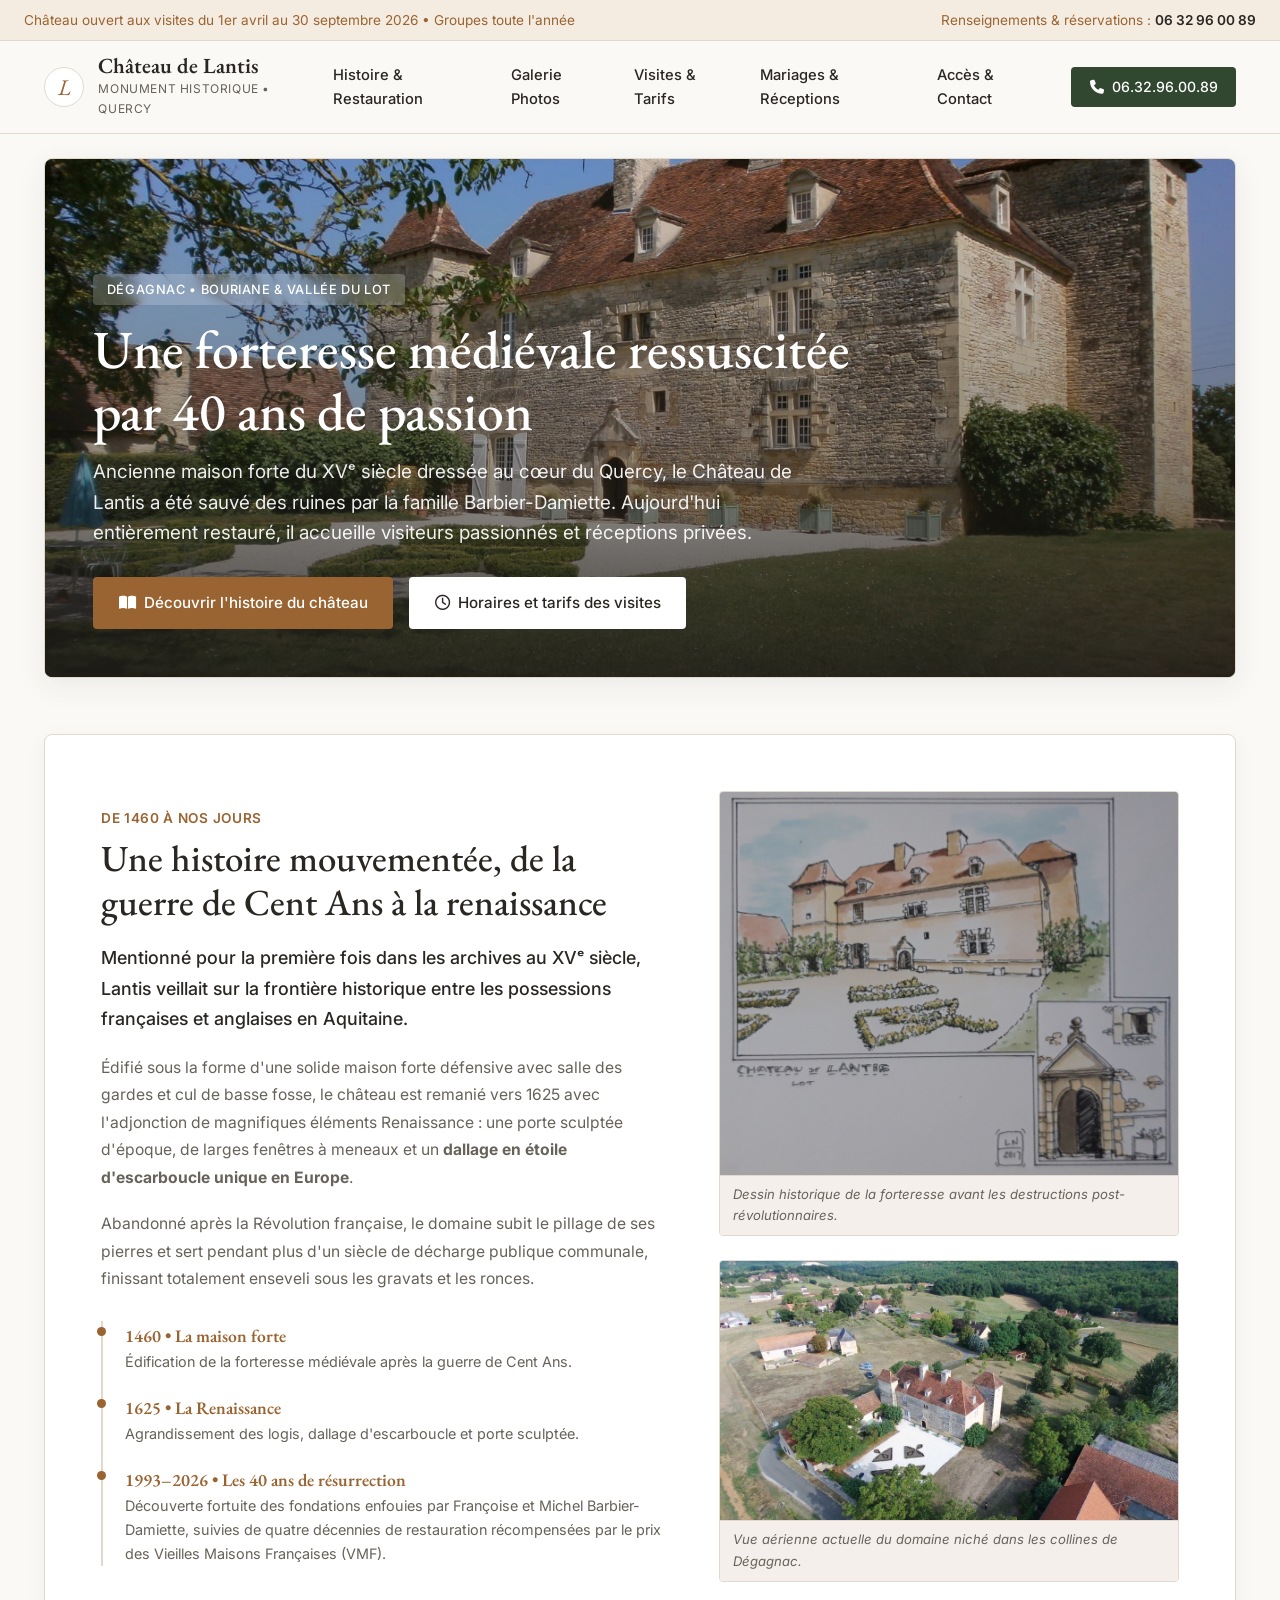
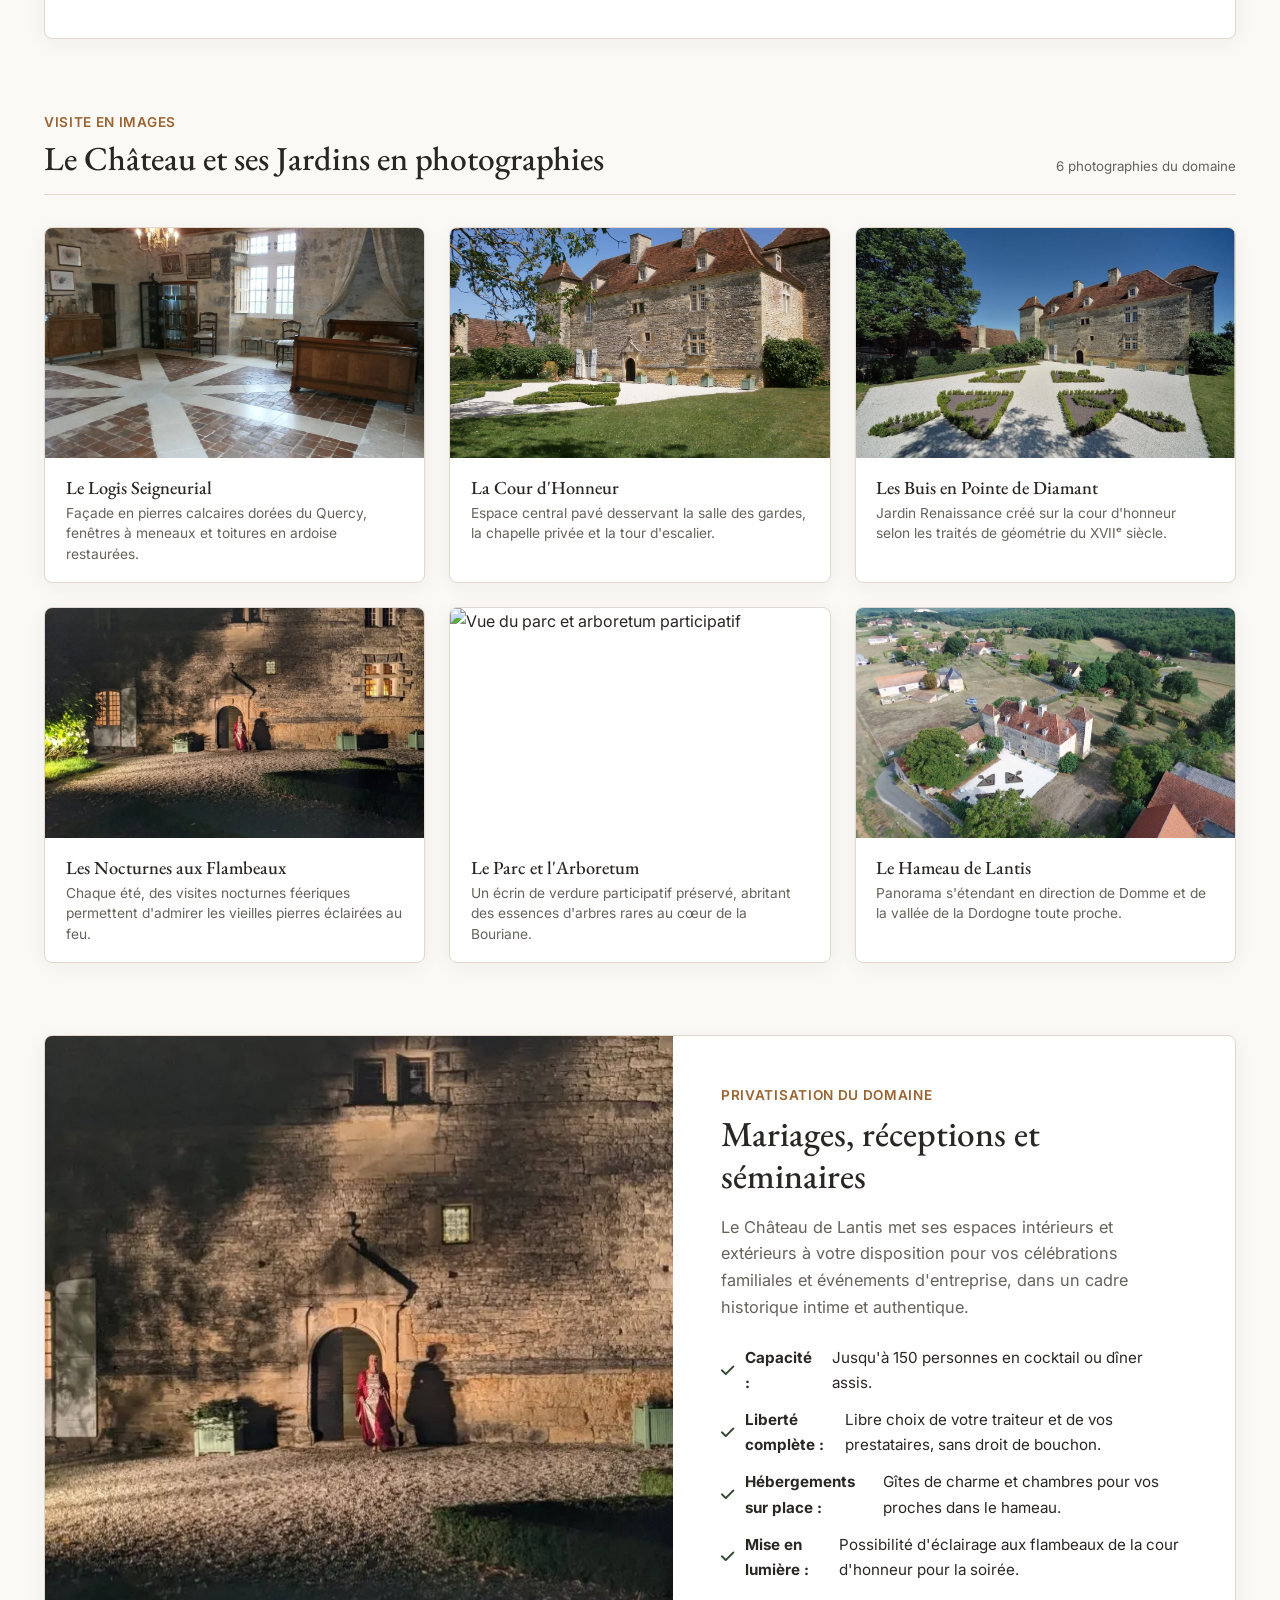
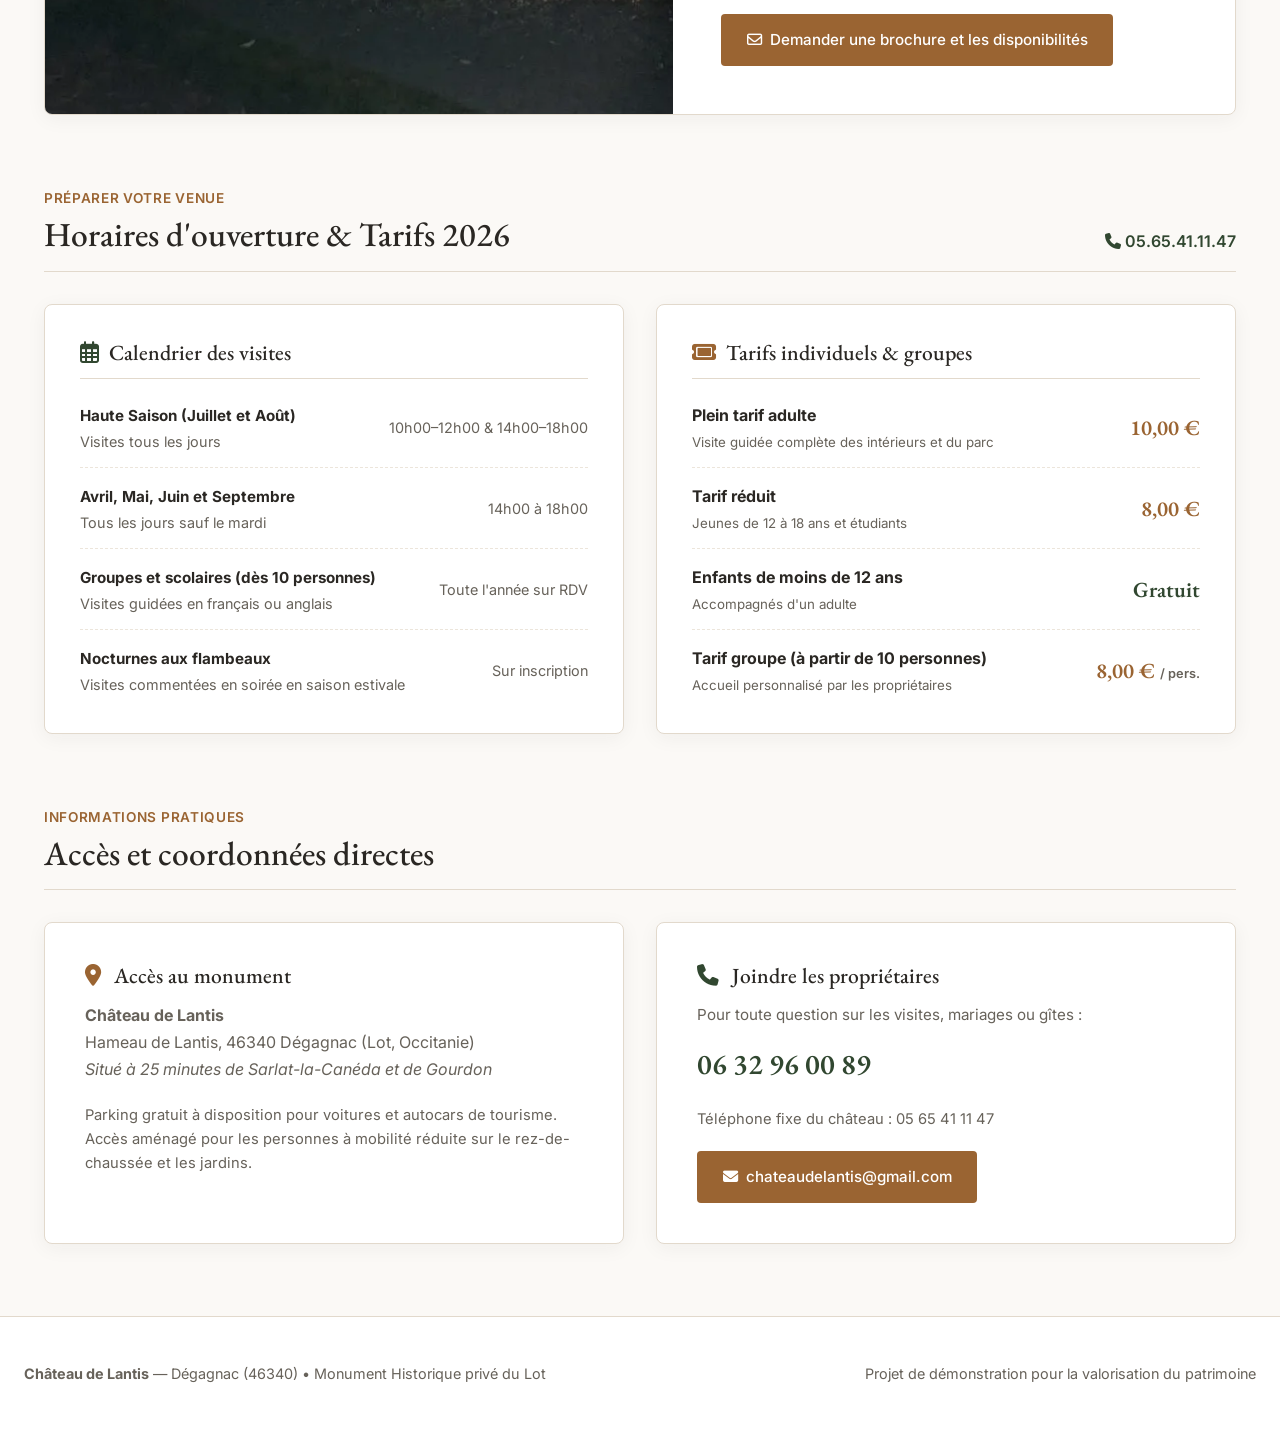
==== commit ecd22116: "Refonte sobre et naturelle Lantis : riche en histoire, galerie photos complete, zero artifice IA" ====
--- a/lantis-preview/index.html
+++ b/lantis-preview/index.html
@@ -3,436 +3,382 @@
 <head>
   <meta charset="UTF-8">
   <meta name="viewport" content="width=device-width, initial-scale=1.0">
-  <title>Château de Lantis | L'Épopée Médiévale & Événements d'Exception</title>
-  <meta name="description" content="Découvrez le Château de Lantis en Quercy : visites théâtralisées, réceptions féeriques aux flambeaux et jardins Renaissance.">
-
-  <!-- Polices cinématiques puissantes : Cinzel & Outfit -->
+  <title>Château de Lantis | Monument Historique privé à Dégagnac (Lot)</title>
+  <meta name="description" content="Site officiel de présentation du Château de Lantis (Lot) : histoire de la forteresse du XVe siècle, 40 ans de restauration, galerie photos, visites guidées et mariages.">
+
+  <!-- Polices sobres et nobles : EB Garamond & Inter -->
   <link rel="preconnect" href="https://fonts.googleapis.com">
   <link rel="preconnect" href="https://fonts.gstatic.com" crossorigin>
-  <link href="https://fonts.googleapis.com/css2?family=Cinzel:wght@500;700;800;900&family=Outfit:wght@300;400;500;600;700&display=swap" rel="stylesheet">
+  <link href="https://fonts.googleapis.com/css2?family=EB+Garamond:ital,wght@0,400;0,500;0,600;1,400;1,500&family=Inter:wght@400;500;600&display=swap" rel="stylesheet">
 
   <link rel="stylesheet" href="https://cdnjs.cloudflare.com/ajax/libs/font-awesome/6.5.1/css/all.min.css">
   <link rel="stylesheet" href="assets/css/style.css">
 </head>
 <body>
 
-  <!-- BARRE D'ANNONCE & INFOS EN DIRECT (STYLE PUY DU FOU) -->
-  <div class="top-announcement">
-    <div class="announcement-inner">
-      <span><i class="fa-solid fa-sparkles"></i> <strong>Saison 2026 :</strong> Ouverture des réservations mariages & nocturnes aux flambeaux</span>
-      <a href="tel:0632960089" class="top-call-link"><i class="fa-solid fa-phone"></i> Ligne directe : 06 32 96 00 89</a>
+  <!-- Bandeau supérieur discret d'information -->
+  <div class="top-notice">
+    <div class="top-notice-inner">
+      <span>Château ouvert aux visites du 1er avril au 30 septembre 2026 • Groupes toute l'année</span>
+      <span>Renseignements & réservations : <a href="tel:0632960089" class="notice-phone">06 32 96 00 89</a></span>
     </div>
   </div>
 
-  <!-- NAVIGATION CINÉMATIQUE HAUT DE GAMME -->
-  <header class="cinema-header">
-    <div class="header-content">
+  <!-- Barre de navigation claire et fixe -->
+  <header class="site-header">
+    <div class="header-container">
+      <a href="#accueil" class="brand-block">
+        <div class="brand-symbol">L</div>
+        <div class="brand-text">
+          <h1>Château de Lantis</h1>
+          <span>Monument Historique • Quercy</span>
+        </div>
+      </a>
+
+      <nav class="main-navigation">
+        <a href="#histoire" class="nav-link">Histoire & Restauration</a>
+        <a href="#photos" class="nav-link">Galerie Photos</a>
+        <a href="#visites" class="nav-link">Visites & Tarifs</a>
+        <a href="#mariages" class="nav-link">Mariages & Réceptions</a>
+        <a href="#contact" class="nav-link">Accès & Contact</a>
+        <a href="tel:0632960089" class="btn-header-call">
+          <i class="fa-solid fa-phone"></i> 06.32.96.00.89
+        </a>
+      </nav>
+    </div>
+  </header>
+
+  <!-- ==================== BANDEAU D'ACCUEIL : LE CHÂTEAU ==================== -->
+  <section class="hero-landmark" id="accueil">
+    <div class="hero-facade-card">
+      <img src="assets/images/cour-honneur-lantis.jpg" alt="Cour d'honneur et logis du Château de Lantis" class="hero-facade-img">
+      <div class="hero-shadow-overlay"></div>
+
+      <div class="hero-content-panel">
+        <span class="hero-tagline">Dégagnac • Bouriane & Vallée du Lot</span>
+        <h2 class="hero-main-title">Une forteresse médiévale ressuscitée par 40 ans de passion</h2>
+        <p class="hero-description">
+          Ancienne maison forte du XVᵉ siècle dressée au cœur du Quercy, le Château de Lantis a été sauvé des ruines par la famille Barbier-Damiette. Aujourd'hui entièrement restauré, il accueille visiteurs passionnés et réceptions privées.
+        </p>
+        <div class="hero-cta-group">
+          <a href="#histoire" class="btn-primary">
+            <i class="fa-solid fa-book-open"></i> Découvrir l'histoire du château
+          </a>
+          <a href="#visites" class="btn-secondary">
+            <i class="fa-regular fa-clock"></i> Horaires et tarifs des visites
+          </a>
+        </div>
+      </div>
+    </div>
+  </section>
+
+  <!-- ==================== SECTION HISTORIQUE DÉTAILLÉE ==================== -->
+  <section class="history-section" id="histoire">
+    <div class="history-grid">
       
-      <a href="#hero" class="cinema-brand">
-        <div class="brand-emblem"><i class="fa-solid fa-shield-halved"></i></div>
-        <div class="brand-titles">
-          <span class="main-name">CHÂTEAU DE LANTIS</span>
-          <span class="sub-name">DOMAINE HISTORIQUE DU QUERCY • XVᵉ SIÈCLE</span>
-        </div>
-      </a>
-
-      <nav class="cinema-nav">
-        <a href="#experiences" class="c-link">Expériences</a>
-        <a href="#mariages" class="c-link highlight-link"><i class="fa-solid fa-crown"></i> Mariages & Soirées</a>
-        <a href="#visites" class="c-link">Billetterie & Horaires</a>
-        <a href="#epopee" class="c-link">L'Histoire</a>
-        <a href="#contact" class="c-link">Accès</a>
-      </nav>
-
-      <div class="header-cta">
-        <a href="#mariages" class="btn-fire">
-          <i class="fa-solid fa-fire-flame-curved"></i>
-          <span>Privatiser le Domaine</span>
-        </a>
-      </div>
-
-    </div>
-  </header>
-
-  <!-- ==================== HERO CINÉMATIQUE IMMERSIF (STYLE PUY DU FOU / CHAMBORD) ==================== -->
-  <section class="cinema-hero" id="hero">
-    <div class="hero-video-bg">
-      <img src="assets/images/flambeaux-lantis.webp" alt="Château de Lantis sous les flambeaux" class="hero-img-backdrop">
-      <div class="hero-gradient-overlay"></div>
-    </div>
-
-    <div class="hero-container">
-      <div class="hero-center-content">
+      <div>
+        <span style="font-size:0.85rem;color:var(--c-stone-gold);text-transform:uppercase;font-weight:600;letter-spacing:0.05em;display:block;margin-bottom:0.4rem;">De 1460 à nos jours</span>
+        <h2 class="history-title">Une histoire mouvementée, de la guerre de Cent Ans à la renaissance</h2>
         
-        <div class="hero-crest-badge">
-          <span class="gold-line"></span>
-          <span>LOT & QUERCY • AUX PORTES DE SARLAT</span>
-          <span class="gold-line"></span>
-        </div>
-
-        <h1 class="hero-epic-title">
-          VIVEZ LA FÉERIE<br>
-          <span class="gold-gradient">D'UN DOMAINE HORS DU TEMPS</span>
-        </h1>
-
-        <p class="hero-epic-desc">
-          Une forteresse médiévale ressuscitée pour vos plus grands moments. Événements exclusifs aux flambeaux, jardins Renaissance et visites légendaires.
-        </p>
-
-        <div class="hero-action-dock">
-          <a href="#mariages" class="btn-gold-epic">
-            <i class="fa-solid fa-champagne-glasses"></i>
-            <span>Découvrir les Mariages & Soirées</span>
+        <p class="history-lead">
+          Mentionné pour la première fois dans les archives au XVᵉ siècle, Lantis veillait sur la frontière historique entre les possessions françaises et anglaises en Aquitaine.
+        </p>
+
+        <p class="history-text">
+          Édifié sous la forme d'une solide maison forte défensive avec salle des gardes et cul de basse fosse, le château est remanié vers 1625 avec l'adjonction de magnifiques éléments Renaissance : une porte sculptée d'époque, de larges fenêtres à meneaux et un <strong>dallage en étoile d'escarboucle unique en Europe</strong>.
+        </p>
+
+        <p class="history-text">
+          Abandonné après la Révolution française, le domaine subit le pillage de ses pierres et sert pendant plus d'un siècle de décharge publique communale, finissant totalement enseveli sous les gravats et les ronces.
+        </p>
+
+        <div class="timeline-mini">
+          <div class="timeline-item">
+            <div class="timeline-year">1460 • La maison forte</div>
+            <div class="timeline-desc">Édification de la forteresse médiévale après la guerre de Cent Ans.</div>
+          </div>
+          <div class="timeline-item">
+            <div class="timeline-year">1625 • La Renaissance</div>
+            <div class="timeline-desc">Agrandissement des logis, dallage d'escarboucle et porte sculptée.</div>
+          </div>
+          <div class="timeline-item">
+            <div class="timeline-year">1993–2026 • Les 40 ans de résurrection</div>
+            <div class="timeline-desc">Découverte fortuite des fondations enfouies par Françoise et Michel Barbier-Damiette, suivies de quatre décennies de restauration récompensées par le prix des Vieilles Maisons Françaises (VMF).</div>
+          </div>
+        </div>
+      </div>
+
+      <div class="history-visuals">
+        <div class="history-img-frame">
+          <img src="assets/images/gravure-lantis.jpg" alt="Gravure ancienne représentant le Château de Lantis">
+          <div class="img-legend">Dessin historique de la forteresse avant les destructions post-révolutionnaires.</div>
+        </div>
+
+        <div class="history-img-frame">
+          <img src="assets/images/vue-aerienne-lantis.jpg" alt="Vue aérienne du domaine de Lantis et de la vallée">
+          <div class="img-legend">Vue aérienne actuelle du domaine niché dans les collines de Dégagnac.</div>
+        </div>
+      </div>
+
+    </div>
+  </section>
+
+  <!-- ==================== GALERIE PHOTOS DU DOMAINE ==================== -->
+  <section class="gallery-section" id="photos">
+    <div class="section-head-simple">
+      <div>
+        <span>Visite en images</span>
+        <h2>Le Château et ses Jardins en photographies</h2>
+      </div>
+      <div>
+        <small style="color:var(--c-muted);">6 photographies du domaine</small>
+      </div>
+    </div>
+
+    <div class="gallery-grid">
+      
+      <!-- Photo 1 : Façade et pierre dorée -->
+      <div class="gallery-card">
+        <div class="gallery-card-img">
+          <img src="assets/images/facade-lantis.webp" alt="Façade du XVe siècle sous le soleil">
+        </div>
+        <div class="gallery-card-caption">
+          <h4>Le Logis Seigneurial</h4>
+          <p>Façade en pierres calcaires dorées du Quercy, fenêtres à meneaux et toitures en ardoise restaurées.</p>
+        </div>
+      </div>
+
+      <!-- Photo 2 : Cour d'honneur -->
+      <div class="gallery-card">
+        <div class="gallery-card-img">
+          <img src="assets/images/cour-honneur-lantis.jpg" alt="Cour d'honneur du château de Lantis">
+        </div>
+        <div class="gallery-card-caption">
+          <h4>La Cour d'Honneur</h4>
+          <p>Espace central pavé desservant la salle des gardes, la chapelle privée et la tour d'escalier.</p>
+        </div>
+      </div>
+
+      <!-- Photo 3 : Jardins Renaissance -->
+      <div class="gallery-card">
+        <div class="gallery-card-img">
+          <img src="assets/images/jardin-lantis.webp" alt="Parterres de buis Renaissance taillés">
+        </div>
+        <div class="gallery-card-caption">
+          <h4>Les Buis en Pointe de Diamant</h4>
+          <p>Jardin Renaissance créé sur la cour d'honneur selon les traités de géométrie du XVIIᵉ siècle.</p>
+        </div>
+      </div>
+
+      <!-- Photo 4 : Soirée aux flambeaux -->
+      <div class="gallery-card">
+        <div class="gallery-card-img">
+          <img src="assets/images/flambeaux-lantis.webp" alt="Visite nocturne illuminée aux flambeaux">
+        </div>
+        <div class="gallery-card-caption">
+          <h4>Les Nocturnes aux Flambeaux</h4>
+          <p>Chaque été, des visites nocturnes féeriques permettent d'admirer les vieilles pierres éclairées au feu.</p>
+        </div>
+      </div>
+
+      <!-- Photo 5 : Parc et arboretum -->
+      <div class="gallery-card">
+        <div class="gallery-card-img">
+          <img src="assets/images/facade-jardin-large.jpg" alt="Vue du parc et arboretum participatif">
+        </div>
+        <div class="gallery-card-caption">
+          <h4>Le Parc et l'Arboretum</h4>
+          <p>Un écrin de verdure participatif préservé, abritant des essences d'arbres rares au cœur de la Bouriane.</p>
+        </div>
+      </div>
+
+      <!-- Photo 6 : Vue paysagère -->
+      <div class="gallery-card">
+        <div class="gallery-card-img">
+          <img src="assets/images/vue-aerienne-lantis.jpg" alt="Vue panoramique en direction de Domme">
+        </div>
+        <div class="gallery-card-caption">
+          <h4>Le Hameau de Lantis</h4>
+          <p>Panorama s'étendant en direction de Domme et de la vallée de la Dordogne toute proche.</p>
+        </div>
+      </div>
+
+    </div>
+  </section>
+
+  <!-- ==================== MARIAGES & RÉCEPTIONS ==================== -->
+  <section class="reception-section" id="mariages">
+    <div class="reception-split-card">
+      <div class="reception-photo">
+        <img src="assets/images/flambeaux-lantis.webp" alt="Ambiance féerique de réception au château">
+      </div>
+
+      <div class="reception-info">
+        <span style="font-size:0.85rem;color:var(--c-stone-gold);text-transform:uppercase;font-weight:600;letter-spacing:0.05em;display:block;margin-bottom:0.4rem;">Privatisation du domaine</span>
+        <h2>Mariages, réceptions et séminaires</h2>
+        <p style="font-size:1.02rem;line-height:1.65;color:var(--c-muted);">
+          Le Château de Lantis met ses espaces intérieurs et extérieurs à votre disposition pour vos célébrations familiales et événements d'entreprise, dans un cadre historique intime et authentique.
+        </p>
+
+        <ul class="reception-features-list">
+          <li><i class="fa-solid fa-check"></i> <strong>Capacité :</strong> Jusqu'à 150 personnes en cocktail ou dîner assis.</li>
+          <li><i class="fa-solid fa-check"></i> <strong>Liberté complète :</strong> Libre choix de votre traiteur et de vos prestataires, sans droit de bouchon.</li>
+          <li><i class="fa-solid fa-check"></i> <strong>Hébergements sur place :</strong> Gîtes de charme et chambres pour vos proches dans le hameau.</li>
+          <li><i class="fa-solid fa-check"></i> <strong>Mise en lumière :</strong> Possibilité d'éclairage aux flambeaux de la cour d'honneur pour la soirée.</li>
+        </ul>
+
+        <div>
+          <a href="mailto:chateaudelantis@gmail.com?subject=Demande%20de%20devis%20Mariage%20au%20Ch%C3%A2teau%20de%20Lantis" class="btn-primary">
+            <i class="fa-regular fa-envelope"></i> Demander une brochure et les disponibilités
           </a>
-          <a href="#visites" class="btn-glass-epic">
-            <i class="fa-solid fa-calendar-days"></i>
-            <span>Horaires & Tarifs des Visites</span>
+        </div>
+      </div>
+    </div>
+  </section>
+
+  <!-- ==================== HORAIRES ET TARIFS DES VISITES ==================== -->
+  <section class="visits-section" id="visites">
+    <div class="section-head-simple">
+      <div>
+        <span>Préparer votre venue</span>
+        <h2>Horaires d'ouverture & Tarifs 2026</h2>
+      </div>
+      <div>
+        <a href="tel:0565411147" style="color:var(--c-boxwood);font-weight:600;"><i class="fa-solid fa-phone"></i> 05.65.41.11.47</a>
+      </div>
+    </div>
+
+    <div class="visits-columns">
+      
+      <!-- Périodes d'ouverture -->
+      <div class="info-box">
+        <h3 class="info-box-title"><i class="fa-regular fa-calendar-days" style="color:var(--c-boxwood);"></i> Calendrier des visites</h3>
+        
+        <div class="hours-table">
+          <div class="hours-item">
+            <div>
+              <strong>Haute Saison (Juillet et Août)</strong><br>
+              <span>Visites tous les jours</span>
+            </div>
+            <span>10h00–12h00 & 14h00–18h00</span>
+          </div>
+
+          <div class="hours-item">
+            <div>
+              <strong>Avril, Mai, Juin et Septembre</strong><br>
+              <span>Tous les jours sauf le mardi</span>
+            </div>
+            <span>14h00 à 18h00</span>
+          </div>
+
+          <div class="hours-item">
+            <div>
+              <strong>Groupes et scolaires (dès 10 personnes)</strong><br>
+              <span>Visites guidées en français ou anglais</span>
+            </div>
+            <span>Toute l'année sur RDV</span>
+          </div>
+
+          <div class="hours-item">
+            <div>
+              <strong>Nocturnes aux flambeaux</strong><br>
+              <span>Visites commentées en soirée en saison estivale</span>
+            </div>
+            <span>Sur inscription</span>
+          </div>
+        </div>
+      </div>
+
+      <!-- Grille des tarifs -->
+      <div class="info-box">
+        <h3 class="info-box-title"><i class="fa-solid fa-ticket" style="color:var(--c-stone-gold);"></i> Tarifs individuels & groupes</h3>
+        
+        <div class="pricing-table">
+          <div class="price-line">
+            <div>
+              <strong>Plein tarif adulte</strong><br>
+              <small style="color:var(--c-muted);">Visite guidée complète des intérieurs et du parc</small>
+            </div>
+            <div class="price-sum">10,00 €</div>
+          </div>
+
+          <div class="price-line">
+            <div>
+              <strong>Tarif réduit</strong><br>
+              <small style="color:var(--c-muted);">Jeunes de 12 à 18 ans et étudiants</small>
+            </div>
+            <div class="price-sum">8,00 €</div>
+          </div>
+
+          <div class="price-line">
+            <div>
+              <strong>Enfants de moins de 12 ans</strong><br>
+              <small style="color:var(--c-muted);">Accompagnés d'un adulte</small>
+            </div>
+            <div class="price-sum" style="color:var(--c-boxwood);">Gratuit</div>
+          </div>
+
+          <div class="price-line">
+            <div>
+              <strong>Tarif groupe (à partir de 10 personnes)</strong><br>
+              <small style="color:var(--c-muted);">Accueil personnalisé par les propriétaires</small>
+            </div>
+            <div class="price-sum">8,00 € <span style="font-size:0.8rem;color:var(--c-muted);font-family:var(--font-sans);">/ pers.</span></div>
+          </div>
+        </div>
+      </div>
+
+    </div>
+  </section>
+
+  <!-- ==================== CONTACT ET ACCÈS ==================== -->
+  <section class="contact-section" id="contact">
+    <div class="section-head-simple">
+      <div>
+        <span>Informations pratiques</span>
+        <h2>Accès et coordonnées directes</h2>
+      </div>
+    </div>
+
+    <div class="contact-deck">
+      
+      <div class="contact-card-item">
+        <h3 style="font-size:1.35rem;margin-bottom:0.8rem;"><i class="fa-solid fa-location-dot" style="color:var(--c-stone-gold);margin-right:0.5rem;"></i> Accès au monument</h3>
+        <p style="margin-bottom:1.2rem;line-height:1.7;">
+          <strong>Château de Lantis</strong><br>
+          Hameau de Lantis, 46340 Dégagnac (Lot, Occitanie)<br>
+          <em>Situé à 25 minutes de Sarlat-la-Canéda et de Gourdon</em>
+        </p>
+        <p style="font-size:0.92rem;color:var(--c-muted);">
+          Parking gratuit à disposition pour voitures et autocars de tourisme.<br>
+          Accès aménagé pour les personnes à mobilité réduite sur le rez-de-chaussée et les jardins.
+        </p>
+      </div>
+
+      <div class="contact-card-item">
+        <h3 style="font-size:1.35rem;margin-bottom:0.8rem;"><i class="fa-solid fa-phone" style="color:var(--c-boxwood);margin-right:0.5rem;"></i> Joindre les propriétaires</h3>
+        <p style="font-size:0.95rem;margin-bottom:0.4rem;">Pour toute question sur les visites, mariages ou gîtes :</p>
+        <a href="tel:0632960089" class="contact-phone-direct">06 32 96 00 89</a>
+        <br>
+        <span style="color:var(--c-muted);font-size:0.92rem;">Téléphone fixe du château : 05 65 41 11 47</span>
+        <div style="margin-top:1.2rem;">
+          <a href="mailto:chateaudelantis@gmail.com" class="btn-primary">
+            <i class="fa-solid fa-envelope"></i> chateaudelantis@gmail.com
           </a>
         </div>
-
-        <!-- STATS / PRESTIGE ROW -->
-        <div class="stats-ribbon">
-          <div class="stat-cell">
-            <span class="stat-number">40</span>
-            <span class="stat-label">Ans de résurrection</span>
-          </div>
-          <div class="stat-cell">
-            <span class="stat-number">150</span>
-            <span class="stat-label">Invités en réception</span>
-          </div>
-          <div class="stat-cell">
-            <span class="stat-number">100%</span>
-            <span class="stat-label">Privatisation exclusive</span>
-          </div>
-          <div class="stat-cell">
-            <span class="stat-number">VMF</span>
-            <span class="stat-label">Prix Sauvegarde National</span>
-          </div>
-        </div>
-
-      </div>
-    </div>
-  </section>
-
-  <!-- ==================== 3 GRANDES EXPÉRIENCES IMMERSIVES ==================== -->
-  <section class="experiences-section" id="experiences">
-    <div class="section-container">
-      
-      <div class="section-title-wrap">
-        <span class="gold-subtitle"><i class="fa-solid fa-compass"></i> ÉVÉNEMENTS & PATRIMOINE</span>
-        <h2 class="section-cinema-title">CHOISISSEZ VOTRE EXPÉRIENCE</h2>
-        <div class="gold-divider"></div>
-      </div>
-
-      <div class="experiences-grid">
-        
-        <!-- CARTE 1 : MARIAGES FÉERIQUES AUX FLAMBEAUX -->
-        <div class="experience-card card-spotlight">
-          <div class="card-media">
-            <img src="assets/images/flambeaux-lantis.webp" alt="Mariages aux flambeaux" class="card-img">
-            <div class="card-badge-gold"><i class="fa-solid fa-crown"></i> PRIVATISATION TOTALE</div>
-          </div>
-          <div class="card-body">
-            <span class="card-category">RÉCEPTIONS DE PRESTIGE</span>
-            <h3 class="card-title">Mariages & Grandes Soirées aux Flambeaux</h3>
-            <p class="card-text">
-              Transformez votre célébration en un moment royal inoubliable : cour d'honneur illuminée au feu nocturne, liberté totale de traiteur, jardins pour cocktails et gîtes sur place.
-            </p>
-            <div class="card-footer-action">
-              <a href="#mariages" class="btn-card-gold">Voir l'offre Mariage &rarr;</a>
-            </div>
-          </div>
-        </div>
-
-        <!-- CARTE 2 : VISITES GUIDÉES DES PROPRIÉTAIRES -->
-        <div class="experience-card">
-          <div class="card-media">
-            <img src="assets/images/facade-lantis.webp" alt="Façade du Château de Lantis" class="card-img">
-            <div class="card-badge-dark"><i class="fa-solid fa-ticket"></i> VISITES GUIDÉES</div>
-          </div>
-          <div class="card-body">
-            <span class="card-category">PATRIMOINE HISTORIQUE</span>
-            <h3 class="card-title">L'Épopée des Salles Fortifiées</h3>
-            <p class="card-text">
-              Explorez la salle des gardes, la porte Renaissance sculptée et le fameux dallage en étoile d'escarboucle guidé par les bâtisseurs du domaine.
-            </p>
-            <div class="card-footer-action">
-              <a href="#visites" class="btn-card-link">Consulter les horaires &rarr;</a>
-            </div>
-          </div>
-        </div>
-
-        <!-- CARTE 3 : LES JARDINS RENAISSANCE -->
-        <div class="experience-card">
-          <div class="card-media">
-            <img src="assets/images/jardin-lantis.webp" alt="Jardins Renaissance" class="card-img">
-            <div class="card-badge-dark"><i class="fa-solid fa-leaf"></i> PARC REMARQUABLE</div>
-          </div>
-          <div class="card-body">
-            <span class="card-category">NATURE & BOTANIQUE</span>
-            <h3 class="card-title">Les Buis en Pointe de Diamant</h3>
-            <p class="card-text">
-              Déambulez dans un jardin Renaissance préservé, découvrez les alignements de buis géométriques, la roseraie ancienne et l'arboretum d'arbres rares.
-            </p>
-            <div class="card-footer-action">
-              <a href="#visites" class="btn-card-link">Découvrir le parc &rarr;</a>
-            </div>
-          </div>
-        </div>
-
-      </div>
-
-    </div>
-  </section>
-
-  <!-- ==================== UNIVERS ÉVÉNEMENTIEL : MARIAGES ET RÉCEPTIONS ==================== -->
-  <section class="grand-receptions" id="mariages">
-    <div class="receptions-wrapper">
-      
-      <div class="reception-visual-col">
-        <div class="spotlight-frame">
-          <img src="assets/images/flambeaux-lantis.webp" alt="Soirée au château" class="spotlight-img">
-          <div class="floating-stat-box">
-            <span class="stat-highlight">150</span>
-            <span class="stat-desc">Invités assis • Domaine privatisé le week-end complet</span>
-          </div>
-        </div>
-      </div>
-
-      <div class="reception-content-col">
-        <span class="gold-subtitle"><i class="fa-solid fa-champagne-glasses"></i> CADRE HISTORIQUE FERMÉ AU PUBLIC</span>
-        <h2 class="title-epic-h2">VOTRE MARIAGE DANS UNE FORTERESSE PRIVATISÉE</h2>
-        
-        <p class="reception-p">
-          Offrez à vos proches l'émotion d'un lieu chargé d'âme. Le Château de Lantis n'impose aucun prestataire : vous composez votre événement sur-mesure, du cocktail dans les parterres Renaissance jusqu'au dîner sous les étoiles illuminé aux flambeaux.
-        </p>
-
-        <div class="checklist-grid">
-          <div class="check-item">
-            <div class="check-icon"><i class="fa-solid fa-check"></i></div>
-            <div class="check-content">
-              <strong>Exclusivité intégrale</strong>
-              <span>Le domaine entier vous est réservé pour le week-end</span>
-            </div>
-          </div>
-
-          <div class="check-item">
-            <div class="check-icon"><i class="fa-solid fa-check"></i></div>
-            <div class="check-content">
-              <strong>Libre de traiteur</strong>
-              <span>Aucun droit de bouchon, choix 100% libre</span>
-            </div>
-          </div>
-
-          <div class="check-item">
-            <div class="check-icon"><i class="fa-solid fa-check"></i></div>
-            <div class="check-content">
-              <strong>Hébergements sur site</strong>
-              <span>Gîtes et chambres de charme pour loger vos proches</span>
-            </div>
-          </div>
-
-          <div class="check-item">
-            <div class="check-icon"><i class="fa-solid fa-check"></i></div>
-            <div class="check-content">
-              <strong>Ambiance féerique</strong>
-              <span>Mise en lumière aux flambeaux de la cour d'honneur</span>
-            </div>
-          </div>
-        </div>
-
-        <div class="reception-action-strip">
-          <a href="mailto:chateaudelantis@gmail.com?subject=Demande%20de%20devis%20Mariage%20au%20Ch%C3%A2teau%20de%20Lantis" class="btn-fire-large">
-            <i class="fa-solid fa-envelope"></i>
-            <span>Recevoir la brochure mariage & tarifs</span>
-          </a>
-          <div class="phone-contact-pill">
-            <i class="fa-solid fa-phone"></i>
-            <span>Ligne directe : <a href="tel:0632960089"><strong>06 32 96 00 89</strong></a></span>
-          </div>
-        </div>
-
-      </div>
-
-    </div>
-  </section>
-
-  <!-- ==================== HORAIRES & TARIFS : ESPACE PRATIQUE VISITEURS ==================== -->
-  <section class="visit-hub-section" id="visites">
-    <div class="section-container">
-      
-      <div class="section-title-wrap">
-        <span class="gold-subtitle"><i class="fa-solid fa-calendar-check"></i> ORGANISER VOTRE VISITE</span>
-        <h2 class="section-cinema-title">HORAIRES & TARIFS 2026</h2>
-        <div class="gold-divider"></div>
-      </div>
-
-      <div class="hub-grid">
-        
-        <!-- BOX 1 : CALENDRIER DES SAISONS -->
-        <div class="hub-card">
-          <div class="hub-card-header">
-            <i class="fa-solid fa-clock"></i> Périodes & Horaires d'Ouverture
-          </div>
-          <div class="hub-card-body">
-            
-            <div class="hub-row">
-              <div class="hub-row-label">
-                <strong>Haute Saison (Juillet & Août)</strong>
-                <span>Ouvert 7 jours sur 7</span>
-              </div>
-              <div class="hub-row-value gold-time">10h00–12h00 & 14h00–18h00</div>
-            </div>
-
-            <div class="hub-row">
-              <div class="hub-row-label">
-                <strong>Avril • Mai • Juin • Septembre</strong>
-                <span>Fermé le mardi</span>
-              </div>
-              <div class="hub-row-value gold-time">14h00 à 18h00</div>
-            </div>
-
-            <div class="hub-row">
-              <div class="hub-row-label">
-                <strong>Groupes & Scolaires (dès 10 pers.)</strong>
-                <span>Sur réservation préalable</span>
-              </div>
-              <div class="hub-row-value">Toute l'année sur RDV</div>
-            </div>
-
-            <div class="hub-row">
-              <div class="hub-row-label">
-                <strong>Nocturnes aux Flambeaux</strong>
-                <span>Soirées d'été théâtralisées</span>
-              </div>
-              <div class="hub-row-value">Sur inscription</div>
-            </div>
-
-          </div>
-        </div>
-
-        <!-- BOX 2 : GRILLE TARIFAIRE OFFICIELLE -->
-        <div class="hub-card">
-          <div class="hub-card-header">
-            <i class="fa-solid fa-ticket"></i> Tarifs d'Accès aux Visites
-          </div>
-          <div class="hub-card-body">
-            
-            <div class="hub-row">
-              <div class="hub-row-label">
-                <strong>Plein Tarif Adulte</strong>
-                <span>Visite guidée complète intérieurs & jardins</span>
-              </div>
-              <div class="hub-price">10,00 €</div>
-            </div>
-
-            <div class="hub-row">
-              <div class="hub-row-label">
-                <strong>Tarif Réduit</strong>
-                <span>Jeunes de 12 à 18 ans & Étudiants</span>
-              </div>
-              <div class="hub-price">8,00 €</div>
-            </div>
-
-            <div class="hub-row">
-              <div class="hub-row-label">
-                <strong>Enfants de moins de 12 ans</strong>
-                <span>Accompagnés d'un adulte</span>
-              </div>
-              <div class="hub-price free-tag">GRATUIT</div>
-            </div>
-
-            <div class="hub-row">
-              <div class="hub-row-label">
-                <strong>Tarif Groupe (dès 10 personnes)</strong>
-                <span>Accueil privilégié par les propriétaires</span>
-              </div>
-              <div class="hub-price">8,00 € <small>/ pers.</small></div>
-            </div>
-
-          </div>
-        </div>
-
-      </div>
-
-      <div class="hub-callout-banner">
-        <div class="callout-content">
-          <i class="fa-solid fa-circle-info"></i>
-          <div>
-            <strong>Visite guidée en anglais disponible sur réservation</strong>
-            <span>Guided tours available in English upon advance request.</span>
-          </div>
-        </div>
-        <a href="tel:0565411147" class="btn-outline-gold"><i class="fa-solid fa-phone"></i> Ligne fixe : 05 65 41 11 47</a>
-      </div>
-
-    </div>
-  </section>
-
-  <!-- ==================== RÉCIT HISTORIQUE PUISSANT ==================== -->
-  <section class="epic-story" id="epopee">
-    <div class="epic-container">
-      <div class="epic-badge">UNE ÉPOPÉE DE 40 ANS</div>
-      <h2 class="epic-title">DE LA RUINE OUBLIÉE AU JOYAU RETOUVÉ</h2>
-      <p class="epic-paragraph">
-        Bâti en 1460 au sortir de la guerre de Cent Ans, Lantis dominait fièrement la vallée avant que les affres du temps ne le transforment en carrière de pierres et en dépotoir communal. Dans les années 1990, <strong>Françoise et Michel Barbier-Damiette</strong> ont entrepris une œuvre titanesque : déterrer la forteresse à la force des bras et reconstituer patiemment chaque voûte, chaque dallage, chaque parterre.
-      </p>
-      <div class="epic-quote-author">
-        “Sauvegarder ce monument était le combat d'une vie, le faire vivre pour vous est notre plus grande joie.”
-      </div>
-    </div>
-  </section>
-
-  <!-- ==================== LOCALISATION & CONTACT ==================== -->
-  <section class="access-section" id="contact">
-    <div class="section-container">
-      
-      <div class="access-grid">
-        
-        <div class="access-card">
-          <div class="access-icon"><i class="fa-solid fa-location-dot"></i></div>
-          <h3>Accès au Domaine</h3>
-          <p>
-            <strong>Château de Lantis</strong><br>
-            Hameau de Lantis<br>
-            46340 Dégagnac (Lot, Occitanie)
-          </p>
-          <span class="access-dist">À 25 min de Sarlat-la-Canéda et de Gourdon</span>
-          <div class="parking-badge"><i class="fa-solid fa-square-parking"></i> Parking gratuit voitures et autocars</div>
-        </div>
-
-        <div class="access-card spotlight-access">
-          <div class="access-icon"><i class="fa-solid fa-headset"></i></div>
-          <h3>Contacts Directs</h3>
-          <p>Pour réserver une visite de groupe ou organiser votre mariage :</p>
-          
-          <div class="contact-buttons-stack">
-            <a href="tel:0632960089" class="btn-fire">
-              <i class="fa-solid fa-mobile-screen"></i> 06 32 96 00 89 (Portable)
-            </a>
-            <a href="tel:0565411147" class="btn-glass-epic">
-              <i class="fa-solid fa-phone"></i> 05 65 41 11 47 (Fixe)
-            </a>
-            <a href="mailto:chateaudelantis@gmail.com" class="btn-gold-epic">
-              <i class="fa-solid fa-envelope"></i> chateaudelantis@gmail.com
-            </a>
-          </div>
-        </div>
-
-      </div>
-
-    </div>
-  </section>
-
-  <!-- FOOTER MAJESTUEUX -->
-  <footer class="cinema-footer">
-    <div class="footer-inner">
-      <div class="footer-left">
-        <span class="footer-brand">CHÂTEAU DE LANTIS</span>
-        <span class="footer-location">Dégagnac (Lot) • Monument Historique Classé & Jardin Remarquable</span>
-      </div>
-      <div class="footer-right">
-        <span>Site officiel de présentation • Saison 2026</span>
+      </div>
+
+    </div>
+  </section>
+
+  <!-- Pied de page simple et sérieux -->
+  <footer class="site-footer">
+    <div class="footer-container">
+      <div>
+        <strong>Château de Lantis</strong> — Dégagnac (46340) • Monument Historique privé du Lot
+      </div>
+      <div>
+        Projet de démonstration pour la valorisation du patrimoine
       </div>
     </div>
   </footer>
--- a/lantis-preview/assets/css/style.css
+++ b/lantis-preview/assets/css/style.css
@@ -1,33 +1,34 @@
 /* ==========================================================================
-   CHÂTEAU DE LANTIS - DESIGN CINÉMATIQUE & GRAND ÉVÉNEMENTIEL
-   Style inspiré des plus grands domaines : Puy du Fou, Chambord, Chantilly.
-   Palette : Or impérial, Noir ardoise profond, Nuances bronze & braise
-   Typographie : Cinzel (majestueux / épique) & Outfit (ultra-moderne et lisible)
+   CHÂTEAU DE LANTIS (Quercy • Lot)
+   Design Authentique, Naturel & Patrimonial (Zero artifice IA)
+   Palette minérale : Blanc chaud lin, pierre ocre du Lot, vert buis forêt
+   Typographie : EB Garamond & Inter (équilibré, sobre et noble)
    ========================================================================== */
 
 :root {
-  --font-epic: 'Cinzel', serif;
-  --font-body: 'Outfit', -apple-system, BlinkMacSystemFont, sans-serif;
-
-  /* Couleurs Nobles & Spectaculaires */
-  --bg-deep:        #0C0D0E;     /* Noir anthracite profond */
-  --bg-surface:     #141618;     /* Surface sombre velours */
-  --bg-card:        #1B1E22;     /* Carte contrastée */
-  --border-glass:   rgba(255, 255, 255, 0.1);
-  --border-gold:    rgba(212, 175, 55, 0.35);
-
-  --gold-primary:   #D4AF37;     /* Or impérial */
-  --gold-light:     #F3E5AB;     /* Reflet or clair */
-  --gold-dark:      #997D21;     /* Or vieilli */
-  --fire-primary:   #C85A17;     /* Feu & braise des flambeaux */
-  --fire-glow:      rgba(200, 90, 23, 0.4);
-
-  --text-pure:      #FFFFFF;
-  --text-muted:     #9FA4AB;
-  --text-subtle:    #6C727C;
-
-  --shadow-epic:    0 16px 40px rgba(0, 0, 0, 0.6);
-  --glow-gold:      0 0 25px rgba(212, 175, 55, 0.25);
+  --font-serif: 'EB Garamond', Georgia, serif;
+  --font-sans: 'Inter', -apple-system, BlinkMacSystemFont, 'Segoe UI', Roboto, sans-serif;
+
+  /* Teintes naturelles et authentiques (pas de noir sombre ni de dégradé synthétique) */
+  --c-bg:            #FBF9F6;     /* Lin clair naturel */
+  --c-surface:       #FFFFFF;     /* Blanc chaud pur */
+  --c-subtle:        #F4EFEA;     /* Pierre calcaire douce */
+  --c-border:        #E2D9CC;     /* Filets pierre discrets */
+  --c-border-light:  #ECE5DB;
+
+  --c-text:          #2A2723;     /* Gris anthracite chaud très lisible */
+  --c-muted:         #67625A;     /* Brun-gris pierre pour les textes secondaires */
+
+  --c-stone-gold:    #9A6432;     /* Ocre chaud pierre du Quercy */
+  --c-stone-light:   #F5ECE1;
+  --c-boxwood:       #314730;     /* Vert buis naturel des jardins */
+  --c-boxwood-light: #EEF3ED;
+
+  --shadow-subtle: 0 4px 20px rgba(42, 39, 35, 0.05);
+  --shadow-card:   0 8px 30px rgba(42, 39, 35, 0.07);
+
+  --radius-sm: 4px;
+  --radius: 8px;
 }
 
 *, *::before, *::after {
@@ -39,22 +40,34 @@
 html {
   scroll-behavior: smooth;
   font-size: 16px;
-  background-color: var(--bg-deep);
-  color: var(--text-pure);
+  background-color: var(--c-bg);
+  color: var(--c-text);
 }
 
 body {
-  font-family: var(--font-body);
-  line-height: 1.6;
-  background-color: var(--bg-deep);
+  font-family: var(--font-sans);
+  line-height: 1.65;
+  background-color: var(--c-bg);
   -webkit-font-smoothing: antialiased;
   overflow-x: hidden;
+  font-size: 1rem;
+}
+
+h1, h2, h3, h4 {
+  font-family: var(--font-serif);
+  color: var(--c-text);
+  font-weight: 500;
+  line-height: 1.2;
+}
+
+p {
+  color: var(--c-muted);
 }
 
 a {
   color: inherit;
   text-decoration: none;
-  transition: all 0.25s ease;
+  transition: all 0.2s ease;
 }
 
 img {
@@ -63,919 +76,591 @@
   display: block;
 }
 
-/* ==================== BANDEAU SUPÉRIEUR ANNONCES ==================== */
-.top-announcement {
-  background: linear-gradient(90deg, #181A1D 0%, #2A2418 50%, #181A1D 100%);
-  border-bottom: 1px solid var(--border-gold);
-  padding: 0.5rem 1.5rem;
-  font-size: 0.82rem;
-  color: var(--gold-light);
-}
-
-.announcement-inner {
-  max-width: 1360px;
+/* ==================== BANDEAU D'EN-TÊTE AUTHENTIQUE ==================== */
+.top-notice {
+  background: var(--c-stone-light);
+  border-bottom: 1px solid var(--c-border);
+  padding: 0.55rem 1.5rem;
+  font-size: 0.85rem;
+  color: var(--c-stone-gold);
+}
+
+.top-notice-inner {
+  max-width: 1240px;
   margin: 0 auto;
   display: flex;
   justify-content: space-between;
   align-items: center;
   flex-wrap: wrap;
-  gap: 0.8rem;
-}
-
-.top-call-link {
-  color: #FFF;
+  gap: 0.5rem;
+}
+
+.notice-phone {
+  color: var(--c-text);
   font-weight: 600;
-  display: inline-flex;
-  align-items: center;
-  gap: 0.4rem;
-}
-.top-call-link:hover {
-  color: var(--gold-primary);
-}
-
-/* ==================== HEADER CINÉMA ==================== */
-.cinema-header {
+}
+.notice-phone:hover {
+  color: var(--c-stone-gold);
+}
+
+/* ==================== NAVIGATION ÉPURÉE ==================== */
+.site-header {
   position: sticky;
   top: 0;
-  width: 100%;
+  background: rgba(251, 249, 246, 0.98);
+  backdrop-filter: blur(8px);
+  -webkit-backdrop-filter: blur(8px);
+  border-bottom: 1px solid var(--c-border);
   z-index: 1000;
-  background: rgba(12, 13, 14, 0.92);
-  backdrop-filter: blur(16px);
-  -webkit-backdrop-filter: blur(16px);
-  border-bottom: 1px solid var(--border-glass);
-}
-
-.header-content {
-  max-width: 1360px;
+}
+
+.header-container {
+  max-width: 1240px;
   margin: 0 auto;
-  padding: 0.9rem 2rem;
+  padding: 0.9rem 1.5rem;
   display: flex;
   align-items: center;
   justify-content: space-between;
-  gap: 2rem;
-}
-
-.cinema-brand {
+  gap: 1.5rem;
+}
+
+.brand-block {
   display: flex;
   align-items: center;
   gap: 0.9rem;
 }
 
-.brand-emblem {
-  width: 42px;
-  height: 42px;
-  border-radius: 8px;
-  background: linear-gradient(135deg, #2A261B 0%, #171510 100%);
-  border: 1px solid var(--gold-primary);
+.brand-symbol {
+  width: 40px;
+  height: 40px;
+  border-radius: 50%;
+  border: 1px solid var(--c-border);
+  background: var(--c-surface);
   display: flex;
   align-items: center;
   justify-content: center;
-  color: var(--gold-primary);
-  font-size: 1.25rem;
-  box-shadow: var(--glow-gold);
-}
-
-.brand-titles {
-  display: flex;
-  flex-direction: column;
-}
-
-.main-name {
-  font-family: var(--font-epic);
-  font-size: 1.2rem;
-  font-weight: 800;
-  letter-spacing: 0.08em;
-  color: #FFF;
-  line-height: 1.1;
-}
-
-.sub-name {
-  font-size: 0.68rem;
-  letter-spacing: 0.12em;
-  color: var(--gold-primary);
+  font-family: var(--font-serif);
+  font-size: 1.4rem;
+  color: var(--c-stone-gold);
+  font-style: italic;
+  flex-shrink: 0;
+}
+
+.brand-text h1 {
+  font-size: 1.35rem;
   font-weight: 600;
-}
-
-.cinema-nav {
+  line-height: 1;
+}
+
+.brand-text span {
+  font-size: 0.75rem;
+  letter-spacing: 0.05em;
+  color: var(--c-muted);
+  text-transform: uppercase;
+  display: block;
+  margin-top: 2px;
+}
+
+.main-navigation {
   display: flex;
   align-items: center;
   gap: 1.8rem;
 }
 
-.c-link {
-  font-size: 0.86rem;
-  font-weight: 500;
-  letter-spacing: 0.06em;
-  text-transform: uppercase;
-  color: var(--text-muted);
-}
-.c-link:hover {
-  color: var(--gold-primary);
-}
-
-.highlight-link {
-  color: var(--gold-light) !important;
-  font-weight: 600;
-}
-
-/* Boutons d'action */
-.btn-fire {
-  background: linear-gradient(135deg, #D45B13 0%, #9E3E07 100%);
-  color: #FFF;
-  padding: 0.75rem 1.6rem;
-  border-radius: 6px;
-  font-weight: 600;
-  font-size: 0.86rem;
-  letter-spacing: 0.04em;
-  text-transform: uppercase;
+.nav-link {
+  font-size: 0.92rem;
+  font-weight: 500;
+  color: var(--c-text);
+  padding: 0.3rem 0;
+  position: relative;
+}
+.nav-link:hover {
+  color: var(--c-stone-gold);
+}
+
+.btn-header-call {
+  background: var(--c-boxwood);
+  color: #FFF !important;
+  font-size: 0.88rem;
+  font-weight: 500;
+  padding: 0.55rem 1.15rem;
+  border-radius: var(--radius-sm);
   display: inline-flex;
   align-items: center;
-  gap: 0.6rem;
-  box-shadow: 0 4px 18px var(--fire-glow);
-  border: 1px solid rgba(255, 255, 255, 0.2);
-}
-.btn-fire:hover {
-  background: linear-gradient(135deg, #E86B20 0%, #B84909 100%);
-  transform: translateY(-1px);
-}
-
-/* ==================== HERO CINÉMA SPECTACULAIRE ==================== */
-.cinema-hero {
+  gap: 0.5rem;
+}
+.btn-header-call:hover {
+  background: #233423;
+}
+
+/* ==================== HERO : PRÉSENTATION NATURELLE ==================== */
+.hero-landmark {
+  max-width: 1240px;
+  margin: 1.5rem auto 3.5rem;
+  padding: 0 1.5rem;
+}
+
+.hero-facade-card {
   position: relative;
-  min-height: 88vh;
-  display: flex;
-  align-items: center;
-  justify-content: center;
+  border-radius: var(--radius);
   overflow: hidden;
-  border-bottom: 1px solid var(--border-glass);
-}
-
-.hero-video-bg {
+  border: 1px solid var(--c-border);
+  box-shadow: var(--shadow-card);
+  min-height: 520px;
+  display: flex;
+  align-items: flex-end;
+}
+
+.hero-facade-img {
   position: absolute;
   inset: 0;
-  z-index: 1;
-}
-
-.hero-img-backdrop {
   width: 100%;
   height: 100%;
   object-fit: cover;
-  filter: brightness(0.65) contrast(1.1);
-  transform: scale(1.02);
-}
-
-.hero-gradient-overlay {
+}
+
+.hero-shadow-overlay {
   position: absolute;
   inset: 0;
-  background: radial-gradient(circle at center, rgba(12, 13, 14, 0.4) 0%, rgba(12, 13, 14, 0.95) 90%),
-              linear-gradient(to top, #0C0D0E 0%, transparent 60%);
-}
-
-.hero-container {
+  background: linear-gradient(to top, rgba(30, 27, 24, 0.88) 0%, rgba(30, 27, 24, 0.4) 45%, rgba(30, 27, 24, 0.1) 100%);
+}
+
+.hero-content-panel {
   position: relative;
   z-index: 5;
-  max-width: 1200px;
-  margin: 0 auto;
-  padding: 4rem 2rem;
-  text-align: center;
-}
-
-.hero-crest-badge {
+  padding: 3rem;
+  max-width: 860px;
+  color: #FFF;
+}
+
+.hero-tagline {
   display: inline-flex;
   align-items: center;
+  gap: 0.5rem;
+  background: rgba(255, 255, 255, 0.2);
+  backdrop-filter: blur(6px);
+  padding: 0.3rem 0.85rem;
+  border-radius: var(--radius-sm);
+  font-size: 0.8rem;
+  letter-spacing: 0.05em;
+  text-transform: uppercase;
+  margin-bottom: 0.9rem;
+  font-weight: 500;
+}
+
+.hero-main-title {
+  font-size: clamp(2.2rem, 4.2vw, 3.6rem);
+  color: #FFF;
+  line-height: 1.15;
+  margin-bottom: 0.9rem;
+  font-weight: 500;
+}
+
+.hero-description {
+  font-size: clamp(1rem, 1.8vw, 1.18rem);
+  color: rgba(255, 255, 255, 0.92);
+  margin-bottom: 1.8rem;
+  max-width: 700px;
+  line-height: 1.6;
+}
+
+.hero-cta-group {
+  display: flex;
   gap: 1rem;
-  font-size: 0.8rem;
-  letter-spacing: 0.2em;
+  flex-wrap: wrap;
+}
+
+.btn-primary {
+  background: var(--c-stone-gold);
+  color: #FFF;
+  padding: 0.85rem 1.6rem;
+  border-radius: var(--radius-sm);
+  font-weight: 500;
+  font-size: 0.95rem;
+  display: inline-flex;
+  align-items: center;
+  gap: 0.5rem;
+}
+.btn-primary:hover {
+  background: #845326;
+}
+
+.btn-secondary {
+  background: #FFF;
+  color: var(--c-text);
+  padding: 0.85rem 1.6rem;
+  border-radius: var(--radius-sm);
+  font-weight: 500;
+  font-size: 0.95rem;
+  display: inline-flex;
+  align-items: center;
+  gap: 0.5rem;
+}
+.btn-secondary:hover {
+  background: var(--c-subtle);
+}
+
+/* ==================== SECTION HISTORIQUE COMPLÈTE & ÉPOPÉE ==================== */
+.history-section {
+  max-width: 1240px;
+  margin: 0 auto 4.5rem;
+  padding: 0 1.5rem;
+}
+
+.history-grid {
+  display: grid;
+  grid-template-columns: 1.1fr 0.9fr;
+  gap: 3.5rem;
+  align-items: center;
+  background: var(--c-surface);
+  border: 1px solid var(--c-border);
+  border-radius: var(--radius);
+  padding: 3.5rem;
+  box-shadow: var(--shadow-subtle);
+}
+
+.history-title {
+  font-size: 2.3rem;
+  margin-bottom: 1.2rem;
+  color: var(--c-text);
+}
+
+.history-lead {
+  font-size: 1.12rem;
+  line-height: 1.7;
+  color: var(--c-text);
+  margin-bottom: 1.2rem;
+  font-weight: 500;
+}
+
+.history-text {
+  font-size: 0.98rem;
+  line-height: 1.75;
+  color: var(--c-muted);
+  margin-bottom: 1.2rem;
+}
+
+.timeline-mini {
+  margin-top: 1.8rem;
+  border-left: 2px solid var(--c-border);
+  padding-left: 1.4rem;
+  display: flex;
+  flex-direction: column;
+  gap: 1.2rem;
+}
+
+.timeline-item {
+  position: relative;
+}
+.timeline-item::before {
+  content: '';
+  position: absolute;
+  left: -1.75rem;
+  top: 0.35rem;
+  width: 9px;
+  height: 9px;
+  border-radius: 50%;
+  background: var(--c-stone-gold);
+}
+
+.timeline-year {
+  font-family: var(--font-serif);
+  font-weight: 600;
+  font-size: 1.1rem;
+  color: var(--c-stone-gold);
+}
+
+.timeline-desc {
+  font-size: 0.9rem;
+  color: var(--c-muted);
+}
+
+.history-visuals {
+  display: flex;
+  flex-direction: column;
+  gap: 1.5rem;
+}
+
+.history-img-frame {
+  border-radius: var(--radius-sm);
+  overflow: hidden;
+  border: 1px solid var(--c-border);
+}
+
+.img-legend {
+  font-size: 0.82rem;
+  color: var(--c-muted);
+  font-style: italic;
+  padding: 0.5rem 0.8rem;
+  background: var(--c-subtle);
+  border-top: 1px solid var(--c-border);
+}
+
+/* ==================== GALERIE PHOTOS COMPLÈTE ==================== */
+.gallery-section {
+  max-width: 1240px;
+  margin: 0 auto 4.5rem;
+  padding: 0 1.5rem;
+}
+
+.section-head-simple {
+  margin-bottom: 2rem;
+  border-bottom: 1px solid var(--c-border);
+  padding-bottom: 1rem;
+  display: flex;
+  justify-content: space-between;
+  align-items: flex-end;
+}
+
+.section-head-simple h2 {
+  font-size: 2.1rem;
+}
+
+.section-head-simple span {
+  font-size: 0.85rem;
   text-transform: uppercase;
-  color: var(--gold-primary);
+  color: var(--c-stone-gold);
+  letter-spacing: 0.05em;
   font-weight: 600;
-  margin-bottom: 1.5rem;
-}
-
-.gold-line {
-  width: 35px;
-  height: 1px;
-  background: var(--gold-primary);
-}
-
-.hero-epic-title {
-  font-family: var(--font-epic);
-  font-size: clamp(2.4rem, 5.5vw, 4.6rem);
-  line-height: 1.1;
-  font-weight: 900;
-  letter-spacing: 0.04em;
-  margin-bottom: 1.5rem;
-  text-shadow: 0 4px 30px rgba(0, 0, 0, 0.9);
-}
-
-.gold-gradient {
-  background: linear-gradient(135deg, #FFF4D0 0%, #D4AF37 50%, #AA8222 100%);
-  -webkit-background-clip: text;
-  -webkit-text-fill-color: transparent;
-}
-
-.hero-epic-desc {
-  font-size: clamp(1.05rem, 2vw, 1.3rem);
-  max-width: 780px;
-  margin: 0 auto 2.8rem;
-  color: #D6DAE0;
-  line-height: 1.6;
-}
-
-.hero-action-dock {
-  display: flex;
-  align-items: center;
-  justify-content: center;
-  gap: 1.25rem;
-  flex-wrap: wrap;
-  margin-bottom: 4rem;
-}
-
-.btn-gold-epic {
-  background: linear-gradient(135deg, #E5C358 0%, #B38E22 100%);
-  color: #121008;
-  font-weight: 700;
-  font-size: 0.95rem;
-  letter-spacing: 0.04em;
-  text-transform: uppercase;
-  padding: 1.1rem 2.4rem;
-  border-radius: 6px;
-  display: inline-flex;
-  align-items: center;
-  gap: 0.8rem;
-  box-shadow: 0 6px 25px rgba(212, 175, 55, 0.35);
-}
-.btn-gold-epic:hover {
-  background: linear-gradient(135deg, #F3D474 0%, #C9A02B 100%);
-  transform: translateY(-2px);
-}
-
-.btn-glass-epic {
-  background: rgba(255, 255, 255, 0.08);
-  backdrop-filter: blur(10px);
-  border: 1px solid rgba(255, 255, 255, 0.25);
-  color: #FFF;
-  font-weight: 600;
-  font-size: 0.95rem;
-  letter-spacing: 0.04em;
-  text-transform: uppercase;
-  padding: 1.1rem 2.2rem;
-  border-radius: 6px;
-  display: inline-flex;
-  align-items: center;
-  gap: 0.8rem;
-}
-.btn-glass-epic:hover {
-  background: rgba(255, 255, 255, 0.16);
-  border-color: #FFF;
-}
-
-/* Ruban de Statistiques / Prestige */
-.stats-ribbon {
-  display: grid;
-  grid-template-columns: repeat(4, 1fr);
-  gap: 1.5rem;
-  max-width: 960px;
-  margin: 0 auto;
-  padding: 1.8rem 2.5rem;
-  background: rgba(20, 22, 24, 0.75);
-  backdrop-filter: blur(14px);
-  border: 1px solid var(--border-glass);
-  border-radius: 10px;
-  box-shadow: var(--shadow-epic);
-}
-
-.stat-cell {
-  display: flex;
-  flex-direction: column;
-  align-items: center;
-}
-
-.stat-number {
-  font-family: var(--font-epic);
-  font-size: 2.2rem;
-  font-weight: 800;
-  color: var(--gold-primary);
-  line-height: 1.1;
-}
-
-.stat-label {
-  font-size: 0.75rem;
-  text-transform: uppercase;
-  letter-spacing: 0.06em;
-  color: var(--text-muted);
-}
-
-/* ==================== EXPÉRIENCES IMMERSIVES ==================== */
-.experiences-section {
-  padding: 6rem 2rem;
-  background: var(--bg-surface);
-  border-bottom: 1px solid var(--border-glass);
-}
-
-.section-container {
-  max-width: 1320px;
-  margin: 0 auto;
-}
-
-.section-title-wrap {
-  text-align: center;
-  margin-bottom: 4rem;
-}
-
-.gold-subtitle {
-  font-size: 0.82rem;
-  letter-spacing: 0.18em;
-  text-transform: uppercase;
-  color: var(--gold-primary);
-  font-weight: 700;
   display: block;
-  margin-bottom: 0.6rem;
-}
-
-.section-cinema-title {
-  font-family: var(--font-epic);
-  font-size: clamp(2rem, 3.5vw, 3rem);
-  font-weight: 800;
-  letter-spacing: 0.06em;
-  color: #FFF;
-}
-
-.gold-divider {
-  width: 60px;
-  height: 2px;
-  background: var(--gold-primary);
-  margin: 1.2rem auto 0;
-}
-
-.experiences-grid {
+  margin-bottom: 0.3rem;
+}
+
+.gallery-grid {
   display: grid;
   grid-template-columns: repeat(3, 1fr);
-  gap: 2rem;
-}
-
-.experience-card {
-  background: var(--bg-card);
-  border: 1px solid var(--border-glass);
-  border-radius: 12px;
+  gap: 1.5rem;
+}
+
+.gallery-card {
+  background: var(--c-surface);
+  border: 1px solid var(--c-border);
+  border-radius: var(--radius);
   overflow: hidden;
+  box-shadow: var(--shadow-subtle);
   display: flex;
   flex-direction: column;
-  transition: transform 0.3s ease, border-color 0.3s ease, box-shadow 0.3s ease;
-}
-
-.experience-card:hover {
-  transform: translateY(-6px);
-  border-color: var(--border-gold);
-  box-shadow: var(--shadow-epic);
-}
-
-.card-spotlight {
-  border-color: rgba(212, 175, 55, 0.4);
-  box-shadow: 0 10px 30px rgba(212, 175, 55, 0.12);
-}
-
-.card-media {
-  position: relative;
-  height: 260px;
-}
-
-.card-img {
+}
+
+.gallery-card-img {
+  height: 230px;
+  overflow: hidden;
+}
+.gallery-card-img img {
   width: 100%;
   height: 100%;
   object-fit: cover;
-  transition: transform 0.6s ease;
-}
-.experience-card:hover .card-img {
-  transform: scale(1.05);
-}
-
-.card-badge-gold {
-  position: absolute;
-  top: 1rem;
-  left: 1rem;
-  background: linear-gradient(135deg, #D4AF37 0%, #A6821E 100%);
-  color: #000;
-  font-size: 0.72rem;
-  font-weight: 800;
-  letter-spacing: 0.08em;
-  padding: 0.4rem 0.9rem;
-  border-radius: 4px;
-}
-
-.card-badge-dark {
-  position: absolute;
-  top: 1rem;
-  left: 1rem;
-  background: rgba(12, 13, 14, 0.85);
-  backdrop-filter: blur(8px);
-  border: 1px solid rgba(255, 255, 255, 0.15);
-  color: #FFF;
-  font-size: 0.72rem;
-  font-weight: 700;
-  letter-spacing: 0.08em;
-  padding: 0.4rem 0.9rem;
-  border-radius: 4px;
-}
-
-.card-body {
-  padding: 2.2rem;
+  transition: transform 0.4s ease;
+}
+.gallery-card:hover .gallery-card-img img {
+  transform: scale(1.04);
+}
+
+.gallery-card-caption {
+  padding: 1.1rem 1.3rem;
+}
+
+.gallery-card-caption h4 {
+  font-size: 1.15rem;
+  margin-bottom: 0.3rem;
+}
+
+.gallery-card-caption p {
+  font-size: 0.86rem;
+  line-height: 1.5;
+  color: var(--c-muted);
+}
+
+/* ==================== MARIAGES & RÉCEPTIONS ==================== */
+.reception-section {
+  max-width: 1240px;
+  margin: 0 auto 4.5rem;
+  padding: 0 1.5rem;
+}
+
+.reception-split-card {
+  display: grid;
+  grid-template-columns: 1.1fr 0.9fr;
+  gap: 3rem;
+  background: var(--c-surface);
+  border: 1px solid var(--c-border);
+  border-radius: var(--radius);
+  overflow: hidden;
+  box-shadow: var(--shadow-subtle);
+}
+
+.reception-photo {
+  position: relative;
+  min-height: 440px;
+}
+.reception-photo img {
+  width: 100%;
+  height: 100%;
+  object-fit: cover;
+}
+
+.reception-info {
+  padding: 3rem 3rem 3rem 0;
   display: flex;
   flex-direction: column;
-  flex: 1;
-}
-
-.card-category {
-  font-size: 0.75rem;
-  letter-spacing: 0.12em;
-  text-transform: uppercase;
-  color: var(--gold-primary);
-  font-weight: 700;
-  margin-bottom: 0.6rem;
-}
-
-.card-title {
-  font-family: var(--font-epic);
-  font-size: 1.45rem;
-  font-weight: 700;
-  line-height: 1.25;
-  color: #FFF;
+  justify-content: center;
+}
+
+.reception-info h2 {
+  font-size: 2.2rem;
   margin-bottom: 1rem;
 }
 
-.card-text {
+.reception-features-list {
+  list-style: none;
+  margin: 1.5rem 0 2rem;
+  display: flex;
+  flex-direction: column;
+  gap: 0.75rem;
+}
+
+.reception-features-list li {
+  display: flex;
+  align-items: center;
+  gap: 0.7rem;
   font-size: 0.95rem;
-  color: var(--text-muted);
-  line-height: 1.6;
-  margin-bottom: 2rem;
-}
-
-.card-footer-action {
-  margin-top: auto;
-}
-
-.btn-card-gold {
-  color: var(--gold-primary);
-  font-weight: 700;
-  font-size: 0.88rem;
-  letter-spacing: 0.04em;
-  text-transform: uppercase;
-  display: inline-block;
-}
-.btn-card-gold:hover {
-  color: var(--gold-light);
-  transform: translateX(4px);
-}
-
-.btn-card-link {
-  color: #FFF;
-  font-weight: 600;
-  font-size: 0.88rem;
-  letter-spacing: 0.04em;
-  text-transform: uppercase;
-}
-.btn-card-link:hover {
-  color: var(--gold-primary);
-}
-
-/* ==================== RÉCEPTIONS & MARIAGES ==================== */
-.grand-receptions {
-  padding: 7rem 2rem;
-  background: radial-gradient(circle at 80% 50%, rgba(200, 90, 23, 0.12) 0%, transparent 60%),
-              #0F1113;
-  border-bottom: 1px solid var(--border-glass);
-}
-
-.receptions-wrapper {
-  max-width: 1320px;
-  margin: 0 auto;
-  display: grid;
-  grid-template-columns: 1fr 1.15fr;
-  gap: 5rem;
-  align-items: center;
-}
-
-.spotlight-frame {
-  position: relative;
-  border-radius: 16px;
-  overflow: hidden;
-  box-shadow: 0 20px 60px rgba(0, 0, 0, 0.7);
-  border: 1px solid var(--border-gold);
-}
-
-.spotlight-img {
-  width: 100%;
-  height: 560px;
-  object-fit: cover;
-}
-
-.floating-stat-box {
-  position: absolute;
-  bottom: 2rem;
-  left: 2rem;
-  right: 2rem;
-  background: rgba(14, 16, 18, 0.88);
-  backdrop-filter: blur(12px);
-  border: 1px solid var(--border-gold);
-  border-radius: 10px;
-  padding: 1.4rem 1.8rem;
-  display: flex;
-  align-items: center;
-  gap: 1.5rem;
-}
-
-.stat-highlight {
-  font-family: var(--font-epic);
-  font-size: 2.8rem;
-  font-weight: 900;
-  color: var(--gold-primary);
-  line-height: 1;
-}
-
-.stat-desc {
-  font-size: 0.92rem;
-  color: #FFF;
-  font-weight: 500;
-  line-height: 1.4;
-}
-
-.title-epic-h2 {
-  font-family: var(--font-epic);
-  font-size: clamp(2.2rem, 3.8vw, 3.2rem);
-  font-weight: 800;
-  line-height: 1.15;
-  color: #FFF;
-  margin-bottom: 1.5rem;
-}
-
-.reception-p {
-  font-size: 1.08rem;
-  color: var(--text-muted);
-  line-height: 1.7;
-  margin-bottom: 2.5rem;
-}
-
-.checklist-grid {
+  color: var(--c-text);
+}
+.reception-features-list i {
+  color: var(--c-boxwood);
+}
+
+/* ==================== VISITES & HORAIRES CLAIRS ==================== */
+.visits-section {
+  max-width: 1240px;
+  margin: 0 auto 4.5rem;
+  padding: 0 1.5rem;
+}
+
+.visits-columns {
   display: grid;
   grid-template-columns: 1fr 1fr;
-  gap: 1.5rem;
-  margin-bottom: 3rem;
-}
-
-.check-item {
-  display: flex;
-  gap: 1rem;
-  background: var(--bg-card);
-  border: 1px solid var(--border-glass);
-  padding: 1.25rem;
-  border-radius: 8px;
-}
-
-.check-icon {
-  width: 32px;
-  height: 32px;
-  border-radius: 50%;
-  background: rgba(212, 175, 55, 0.15);
-  border: 1px solid var(--gold-primary);
-  color: var(--gold-primary);
-  display: flex;
-  align-items: center;
-  justify-content: center;
+  gap: 2rem;
+}
+
+.info-box {
+  background: var(--c-surface);
+  border: 1px solid var(--c-border);
+  border-radius: var(--radius);
+  padding: 2.2rem;
+  box-shadow: var(--shadow-subtle);
+}
+
+.info-box-title {
+  font-size: 1.35rem;
+  margin-bottom: 1.4rem;
+  display: flex;
+  align-items: center;
+  gap: 0.6rem;
+  padding-bottom: 0.8rem;
+  border-bottom: 1px solid var(--c-border);
+}
+
+.hours-table {
+  display: flex;
+  flex-direction: column;
+  gap: 0.9rem;
+}
+
+.hours-item {
+  display: flex;
+  justify-content: space-between;
+  align-items: center;
+  padding-bottom: 0.8rem;
+  border-bottom: 1px dashed var(--c-border-light);
+}
+.hours-item:last-child {
+  border-bottom: none;
+  padding-bottom: 0;
+}
+
+.hours-item strong {
+  font-size: 0.95rem;
+  color: var(--c-text);
+}
+.hours-item span {
   font-size: 0.9rem;
-  flex-shrink: 0;
-}
-
-.check-content strong {
-  display: block;
-  font-size: 0.98rem;
-  color: #FFF;
-  margin-bottom: 0.2rem;
-}
-
-.check-content span {
-  display: block;
-  font-size: 0.82rem;
-  color: var(--text-muted);
-}
-
-.reception-action-strip {
-  display: flex;
-  align-items: center;
-  gap: 2rem;
-  flex-wrap: wrap;
-}
-
-.btn-fire-large {
-  background: linear-gradient(135deg, #E25E12 0%, #A84107 100%);
-  color: #FFF;
-  padding: 1.15rem 2.2rem;
-  border-radius: 6px;
-  font-weight: 700;
-  font-size: 0.95rem;
-  letter-spacing: 0.04em;
-  text-transform: uppercase;
-  display: inline-flex;
-  align-items: center;
-  gap: 0.8rem;
-  box-shadow: 0 6px 30px var(--fire-glow);
-  border: 1px solid rgba(255, 255, 255, 0.25);
-}
-.btn-fire-large:hover {
-  background: linear-gradient(135deg, #F06A1C 0%, #BD4B0B 100%);
-  transform: translateY(-2px);
-}
-
-.phone-contact-pill {
-  font-size: 0.95rem;
-  color: var(--text-muted);
-}
-.phone-contact-pill strong {
-  color: var(--gold-primary);
-  font-size: 1.1rem;
-}
-
-/* ==================== ESPACE HORAIRES & TARIFS (STYLE CHAMBORD) ==================== */
-.visit-hub-section {
-  padding: 6rem 2rem;
-  background: var(--bg-deep);
-}
-
-.hub-grid {
+  color: var(--c-muted);
+}
+
+.pricing-table {
+  display: flex;
+  flex-direction: column;
+  gap: 0.9rem;
+}
+
+.price-line {
+  display: flex;
+  justify-content: space-between;
+  align-items: center;
+  padding-bottom: 0.8rem;
+  border-bottom: 1px dashed var(--c-border-light);
+}
+.price-line:last-child {
+  border-bottom: none;
+  padding-bottom: 0;
+}
+
+.price-sum {
+  font-family: var(--font-serif);
+  font-size: 1.35rem;
+  font-weight: 600;
+  color: var(--c-stone-gold);
+}
+
+/* ==================== CONTACT & PLAN ==================== */
+.contact-section {
+  max-width: 1240px;
+  margin: 0 auto 4.5rem;
+  padding: 0 1.5rem;
+}
+
+.contact-deck {
   display: grid;
   grid-template-columns: 1fr 1fr;
-  gap: 2.5rem;
-  margin-bottom: 2rem;
-}
-
-.hub-card {
-  background: var(--bg-surface);
-  border: 1px solid var(--border-glass);
-  border-radius: 12px;
-  overflow: hidden;
-}
-
-.hub-card-header {
-  background: var(--bg-card);
-  padding: 1.4rem 2rem;
-  border-bottom: 1px solid var(--border-glass);
-  font-family: var(--font-epic);
-  font-size: 1.25rem;
-  font-weight: 700;
-  color: #FFF;
-  display: flex;
-  align-items: center;
-  gap: 0.8rem;
-}
-.hub-card-header i {
-  color: var(--gold-primary);
-}
-
-.hub-card-body {
-  padding: 1.5rem 2rem;
-}
-
-.hub-row {
-  display: flex;
-  justify-content: space-between;
-  align-items: center;
-  padding: 1.1rem 0;
-  border-bottom: 1px dashed var(--border-glass);
-}
-.hub-row:last-child {
-  border-bottom: none;
-}
-
-.hub-row-label strong {
-  display: block;
-  font-size: 1rem;
-  color: #FFF;
-}
-.hub-row-label span {
-  font-size: 0.82rem;
-  color: var(--text-muted);
-}
-
-.gold-time {
-  font-weight: 700;
-  color: var(--gold-light);
-  font-size: 0.95rem;
-}
-
-.hub-price {
-  font-family: var(--font-epic);
-  font-size: 1.5rem;
-  font-weight: 800;
-  color: var(--gold-primary);
-}
-.hub-price small {
-  font-size: 0.8rem;
-  color: var(--text-muted);
-}
-
-.free-tag {
-  background: rgba(212, 175, 55, 0.15);
-  border: 1px solid var(--gold-primary);
-  color: var(--gold-primary);
-  font-size: 0.85rem;
-  padding: 0.3rem 0.8rem;
-  border-radius: 4px;
-  letter-spacing: 0.06em;
-}
-
-.hub-callout-banner {
-  background: linear-gradient(90deg, #181A1D 0%, #201E17 100%);
-  border: 1px solid var(--border-gold);
-  border-radius: 10px;
-  padding: 1.4rem 2rem;
+  gap: 2rem;
+}
+
+.contact-card-item {
+  background: var(--c-surface);
+  border: 1px solid var(--c-border);
+  border-radius: var(--radius);
+  padding: 2.5rem;
+  box-shadow: var(--shadow-subtle);
+}
+
+.contact-phone-direct {
+  font-family: var(--font-serif);
+  font-size: 1.8rem;
+  color: var(--c-boxwood);
+  font-weight: 600;
+  display: inline-block;
+  margin: 0.5rem 0 1rem;
+}
+.contact-phone-direct:hover {
+  text-decoration: underline;
+}
+
+/* ==================== FOOTER ==================== */
+.site-footer {
+  background: var(--c-surface);
+  border-top: 1px solid var(--c-border);
+  padding: 2.8rem 1.5rem;
+}
+
+.footer-container {
+  max-width: 1240px;
+  margin: 0 auto;
   display: flex;
   justify-content: space-between;
   align-items: center;
   flex-wrap: wrap;
   gap: 1.5rem;
-}
-
-.callout-content {
-  display: flex;
-  align-items: center;
-  gap: 1.2rem;
-}
-.callout-content i {
-  font-size: 1.8rem;
-  color: var(--gold-primary);
-}
-.callout-content strong {
-  display: block;
-  font-size: 1rem;
-  color: #FFF;
-}
-.callout-content span {
-  font-size: 0.84rem;
-  color: var(--text-muted);
-}
-
-.btn-outline-gold {
-  border: 1px solid var(--gold-primary);
-  color: var(--gold-primary);
-  padding: 0.75rem 1.6rem;
-  border-radius: 6px;
-  font-weight: 600;
-  font-size: 0.88rem;
-  display: inline-flex;
-  align-items: center;
-  gap: 0.5rem;
-}
-.btn-outline-gold:hover {
-  background: var(--gold-primary);
-  color: #000;
-}
-
-/* ==================== RÉCIT HISTORIQUE PUISSANT ==================== */
-.epic-story {
-  padding: 7rem 2rem;
-  background: radial-gradient(circle at center, rgba(30, 25, 15, 0.6) 0%, #0C0D0E 90%);
-  border-top: 1px solid var(--border-glass);
-  border-bottom: 1px solid var(--border-glass);
-  text-align: center;
-}
-
-.epic-container {
-  max-width: 980px;
-  margin: 0 auto;
-}
-
-.epic-badge {
-  display: inline-block;
-  font-size: 0.8rem;
-  letter-spacing: 0.2em;
-  color: var(--gold-primary);
-  font-weight: 800;
-  margin-bottom: 1.2rem;
-}
-
-.epic-title {
-  font-family: var(--font-epic);
-  font-size: clamp(2.4rem, 4.5vw, 3.8rem);
-  font-weight: 900;
-  letter-spacing: 0.06em;
-  color: #FFF;
-  margin-bottom: 2rem;
-}
-
-.epic-paragraph {
-  font-size: 1.15rem;
-  line-height: 1.8;
-  color: #D2D6DC;
-  margin-bottom: 2.8rem;
-}
-
-.epic-quote-author {
-  font-family: var(--font-epic);
-  font-size: 1.3rem;
-  font-style: italic;
-  color: var(--gold-light);
-  line-height: 1.5;
-}
-
-/* ==================== ACCÈS & CONTACT ==================== */
-.access-section {
-  padding: 6rem 2rem;
-  background: var(--bg-surface);
-}
-
-.access-grid {
-  display: grid;
-  grid-template-columns: 1fr 1fr;
-  gap: 3rem;
-}
-
-.access-card {
-  background: var(--bg-card);
-  border: 1px solid var(--border-glass);
-  padding: 3rem;
-  border-radius: 12px;
-}
-
-.spotlight-access {
-  border-color: var(--border-gold);
-}
-
-.access-icon {
-  font-size: 2.2rem;
-  color: var(--gold-primary);
-  margin-bottom: 1.2rem;
-}
-
-.access-card h3 {
-  font-family: var(--font-epic);
-  font-size: 1.8rem;
-  font-weight: 700;
-  margin-bottom: 1rem;
-}
-
-.access-card p {
-  font-size: 1.05rem;
-  color: var(--text-muted);
-  line-height: 1.6;
-  margin-bottom: 1.5rem;
-}
-
-.access-dist {
-  display: block;
   font-size: 0.9rem;
-  color: var(--gold-light);
-  margin-bottom: 1.5rem;
-}
-
-.parking-badge {
-  display: inline-flex;
-  align-items: center;
-  gap: 0.5rem;
-  background: rgba(255, 255, 255, 0.05);
-  border: 1px solid var(--border-glass);
-  padding: 0.6rem 1.2rem;
-  border-radius: 6px;
-  font-size: 0.85rem;
-  color: #FFF;
-}
-
-.contact-buttons-stack {
-  display: flex;
-  flex-direction: column;
-  gap: 1rem;
-}
-
-/* ==================== FOOTER ==================== */
-.cinema-footer {
-  background: #08090A;
-  border-top: 1px solid var(--border-glass);
-  padding: 2.8rem 2rem;
-}
-
-.footer-inner {
-  max-width: 1360px;
-  margin: 0 auto;
-  display: flex;
-  justify-content: space-between;
-  align-items: center;
-  flex-wrap: wrap;
-  gap: 1.5rem;
-}
-
-.footer-brand {
-  font-family: var(--font-epic);
-  font-size: 1.1rem;
-  font-weight: 800;
-  letter-spacing: 0.08em;
-  color: var(--gold-primary);
-  display: block;
-}
-
-.footer-location {
-  font-size: 0.82rem;
-  color: var(--text-muted);
-}
-
-.footer-right {
-  font-size: 0.82rem;
-  color: var(--text-subtle);
-}
+  color: var(--c-muted);
+}
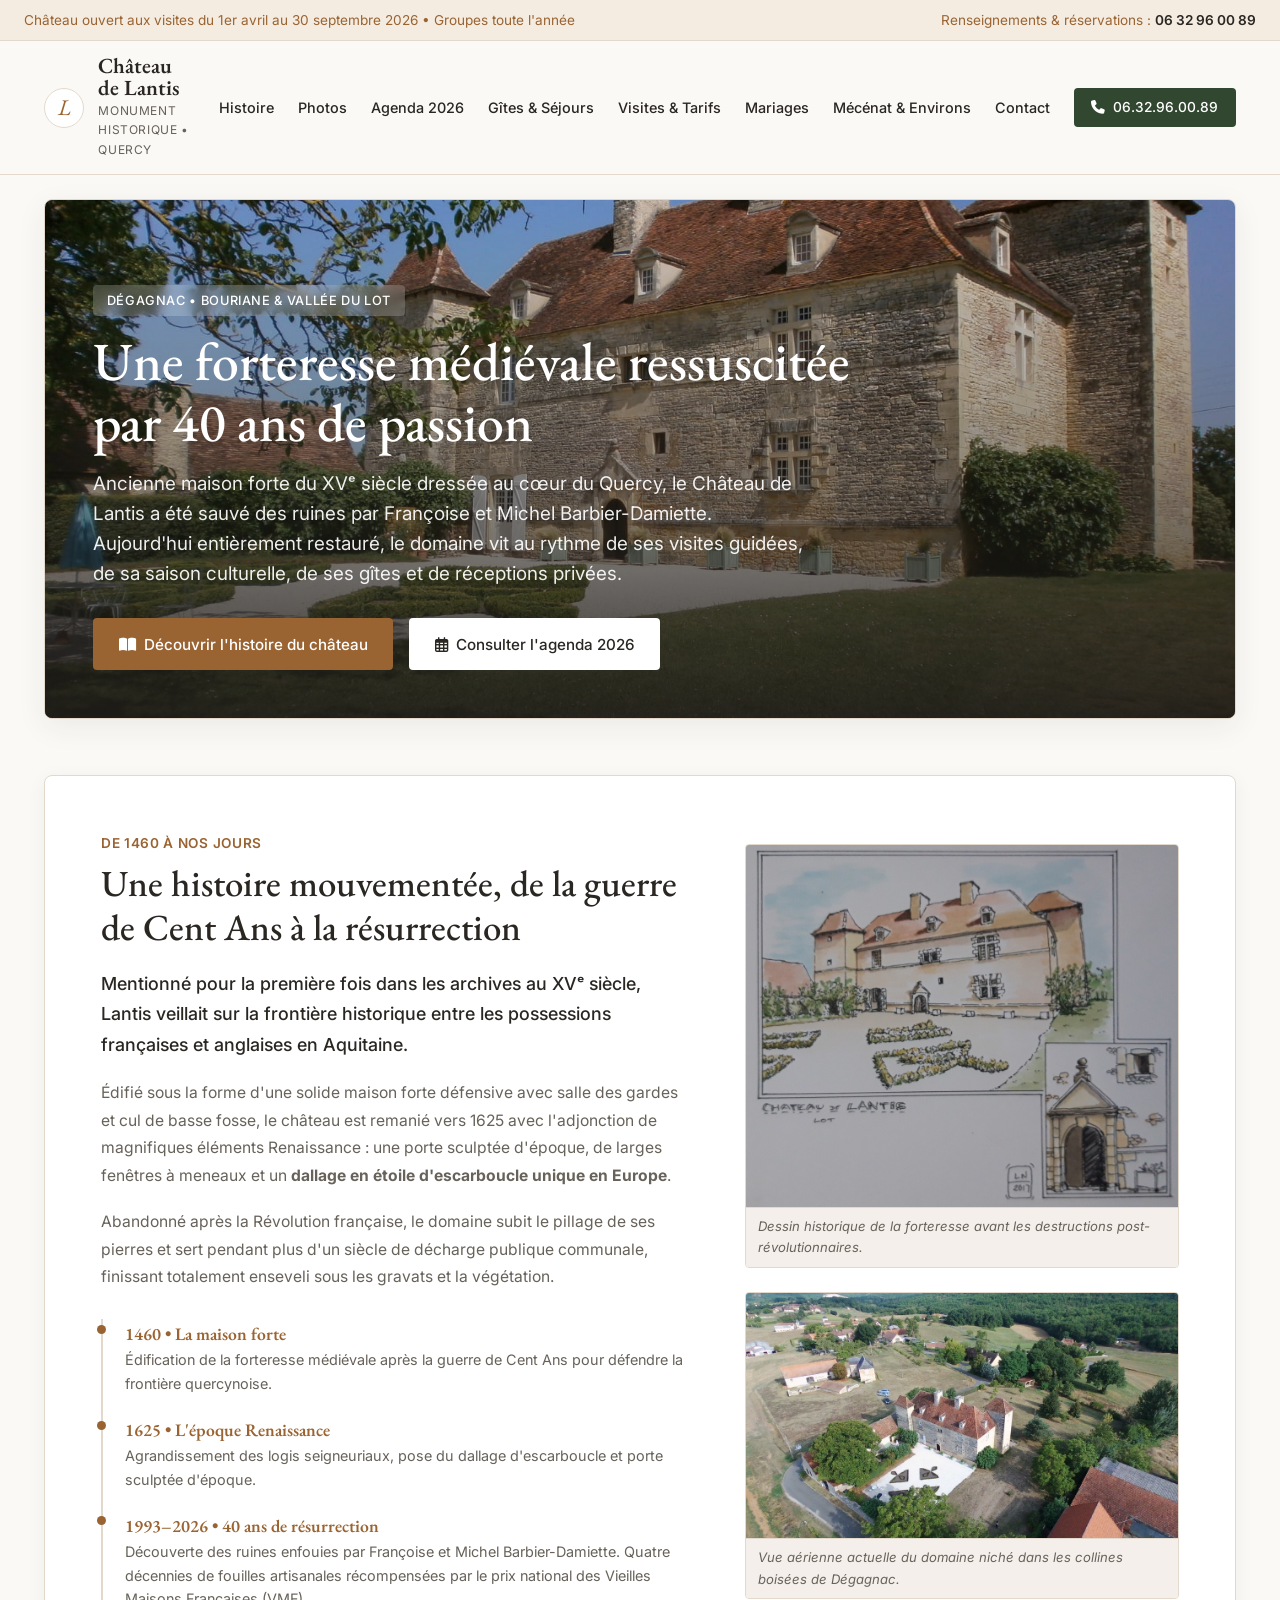
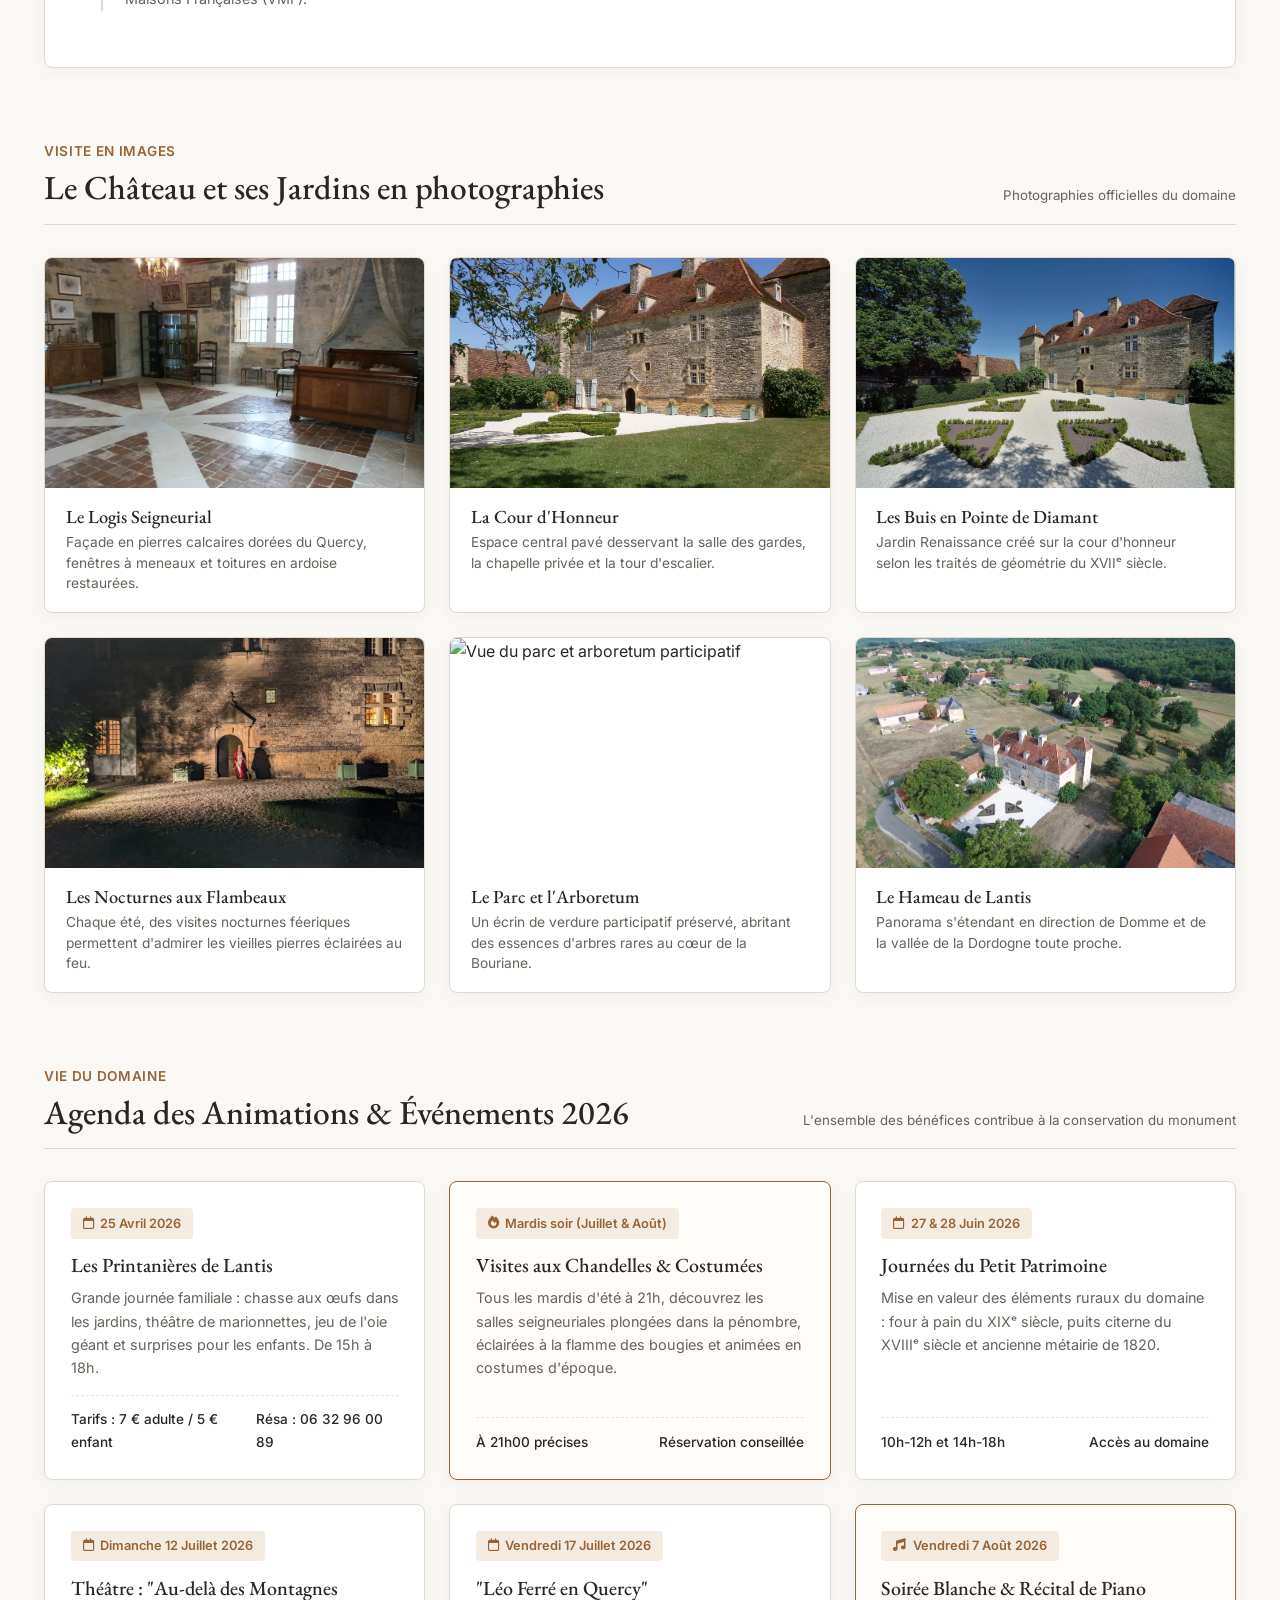
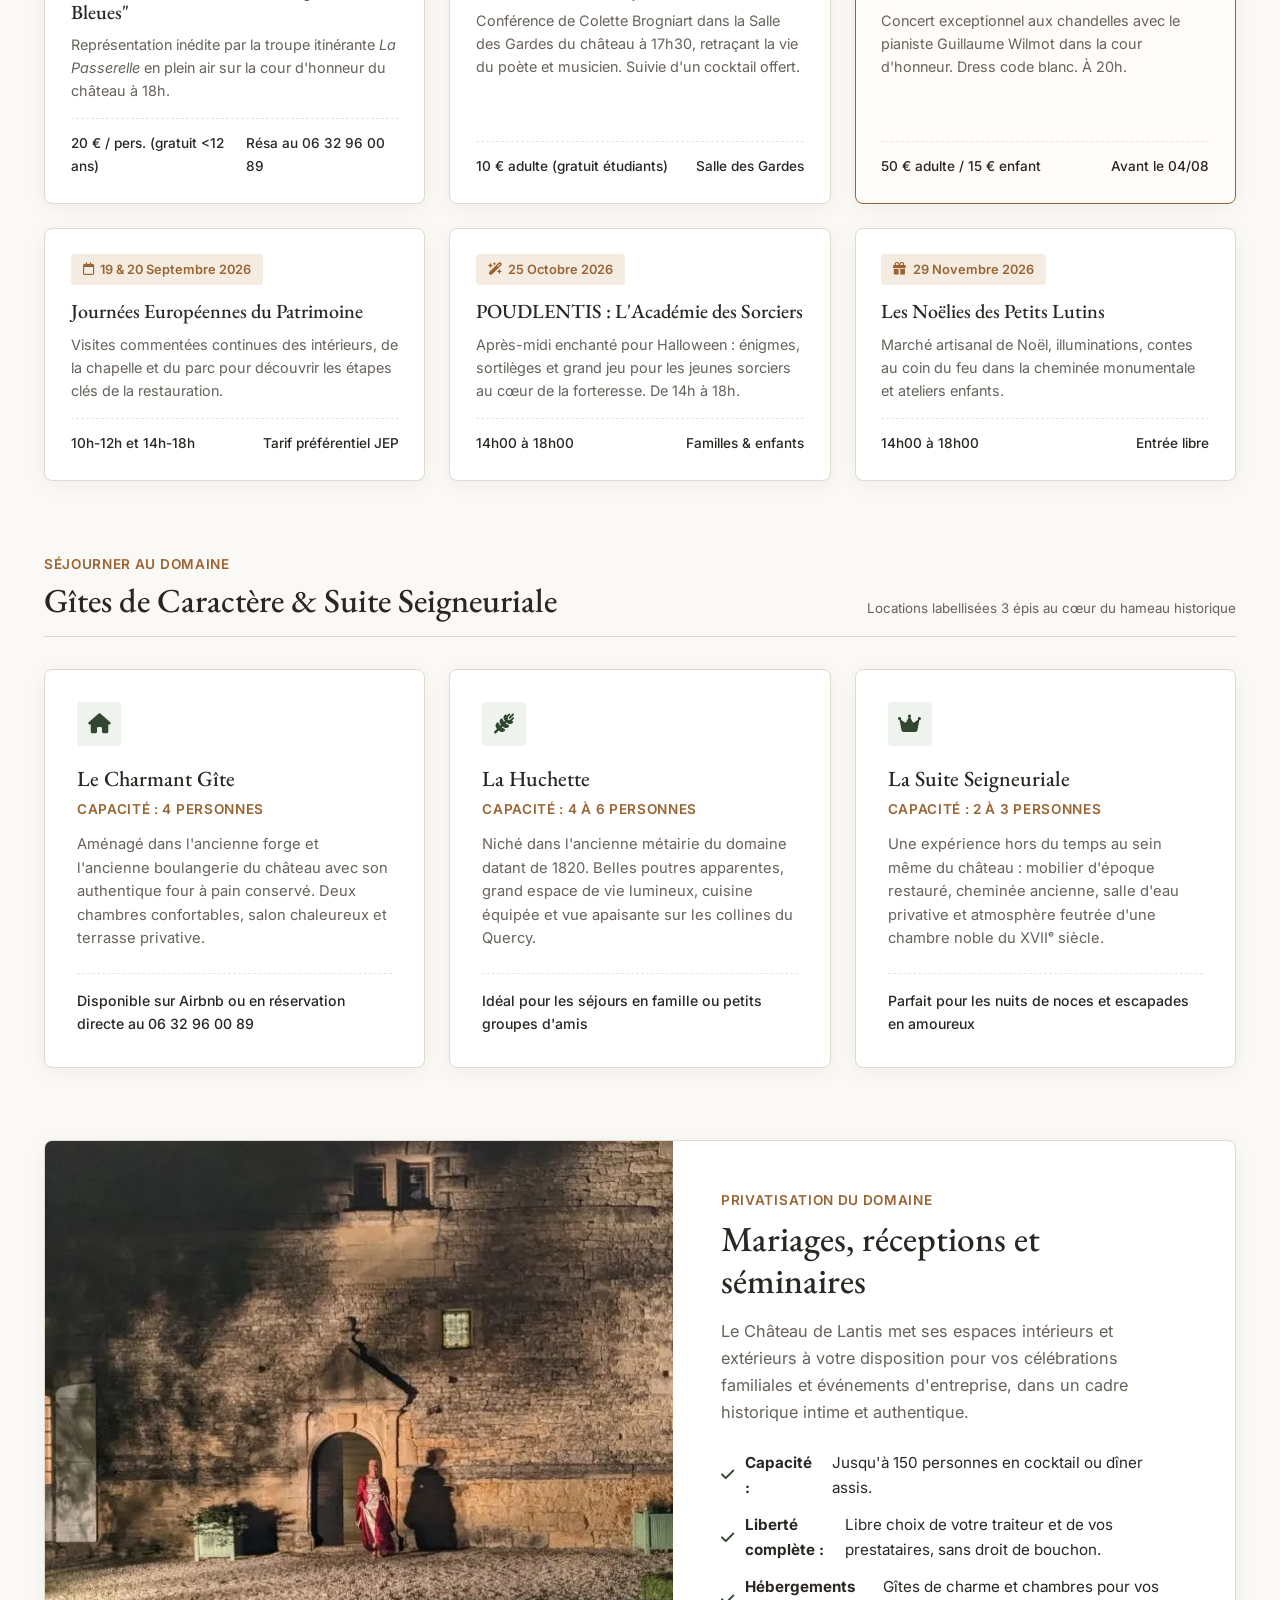
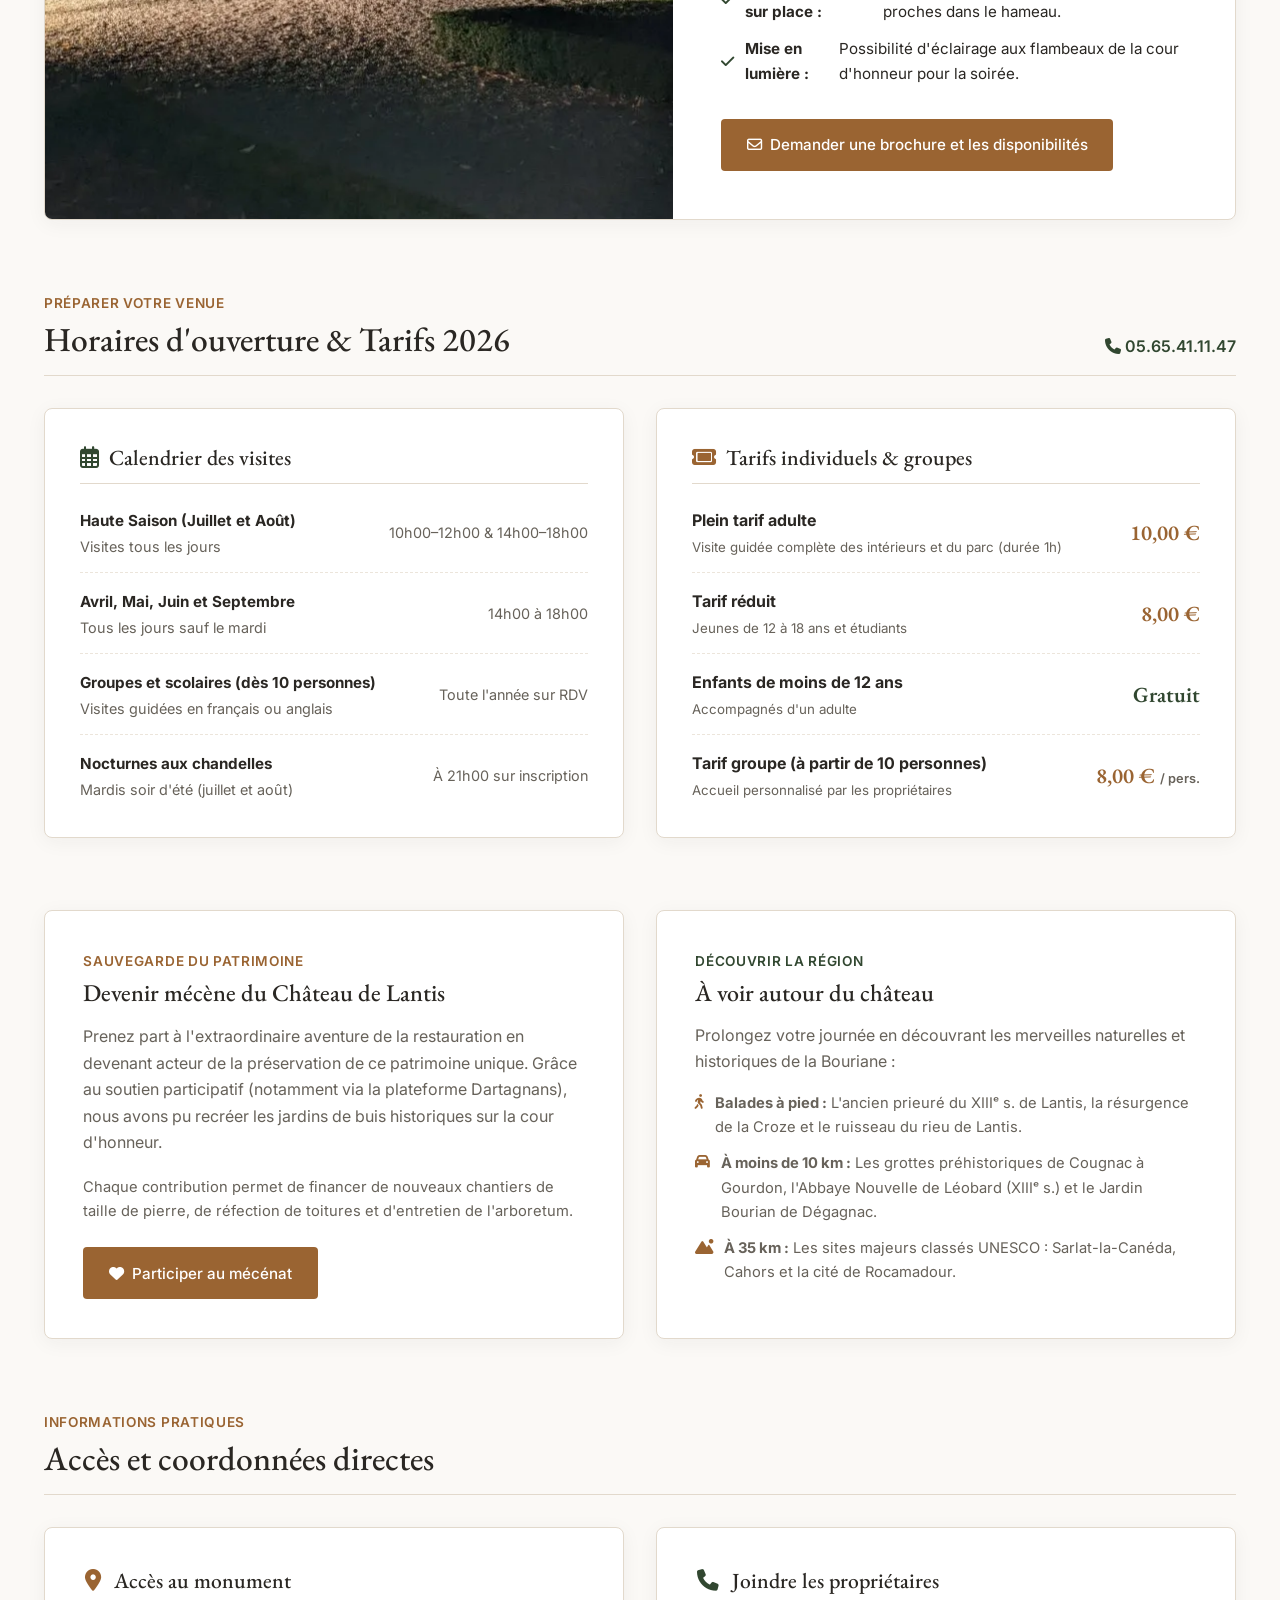
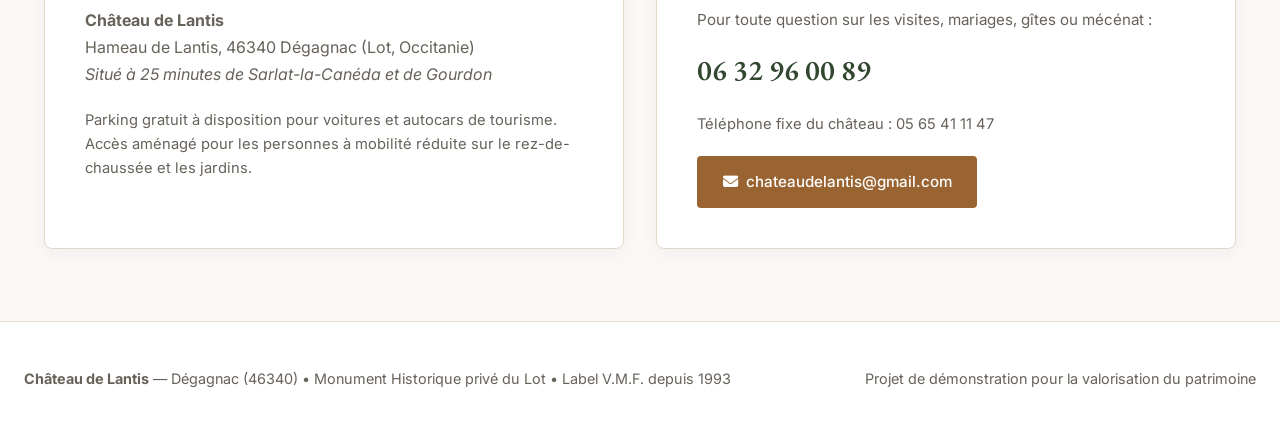
==== commit 7638cdd4: "Integration de toutes les infos du site de Lantis : Agenda 2026, 3 gites, mecenat Dartagnans, enviro" ====
--- a/lantis-preview/index.html
+++ b/lantis-preview/index.html
@@ -3,8 +3,8 @@
 <head>
   <meta charset="UTF-8">
   <meta name="viewport" content="width=device-width, initial-scale=1.0">
-  <title>Château de Lantis | Monument Historique privé à Dégagnac (Lot)</title>
-  <meta name="description" content="Site officiel de présentation du Château de Lantis (Lot) : histoire de la forteresse du XVe siècle, 40 ans de restauration, galerie photos, visites guidées et mariages.">
+  <title>Château de Lantis | Monument Historique privé à Dégagnac (Lot) - Saison 2026</title>
+  <meta name="description" content="Site de présentation du Château de Lantis (Lot) : histoire du XVe siècle, 40 ans de restauration, galerie photos, agenda culturel 2026, gîtes et mariages.">
 
   <!-- Polices sobres et nobles : EB Garamond & Inter -->
   <link rel="preconnect" href="https://fonts.googleapis.com">
@@ -16,7 +16,7 @@
 </head>
 <body>
 
-  <!-- Bandeau supérieur discret d'information -->
+  <!-- Bandeau supérieur d'information directe -->
   <div class="top-notice">
     <div class="top-notice-inner">
       <span>Château ouvert aux visites du 1er avril au 30 septembre 2026 • Groupes toute l'année</span>
@@ -24,7 +24,7 @@
     </div>
   </div>
 
-  <!-- Barre de navigation claire et fixe -->
+  <!-- Barre de navigation claire et complète -->
   <header class="site-header">
     <div class="header-container">
       <a href="#accueil" class="brand-block">
@@ -36,11 +36,14 @@
       </a>
 
       <nav class="main-navigation">
-        <a href="#histoire" class="nav-link">Histoire & Restauration</a>
-        <a href="#photos" class="nav-link">Galerie Photos</a>
+        <a href="#histoire" class="nav-link">Histoire</a>
+        <a href="#photos" class="nav-link">Photos</a>
+        <a href="#animations" class="nav-link">Agenda 2026</a>
+        <a href="#gites" class="nav-link">Gîtes & Séjours</a>
         <a href="#visites" class="nav-link">Visites & Tarifs</a>
-        <a href="#mariages" class="nav-link">Mariages & Réceptions</a>
-        <a href="#contact" class="nav-link">Accès & Contact</a>
+        <a href="#mariages" class="nav-link">Mariages</a>
+        <a href="#patrimoine" class="nav-link">Mécénat & Environs</a>
+        <a href="#contact" class="nav-link">Contact</a>
         <a href="tel:0632960089" class="btn-header-call">
           <i class="fa-solid fa-phone"></i> 06.32.96.00.89
         </a>
@@ -48,7 +51,7 @@
     </div>
   </header>
 
-  <!-- ==================== BANDEAU D'ACCUEIL : LE CHÂTEAU ==================== -->
+  <!-- ==================== ACCUEIL : LE MONUMENT ==================== -->
   <section class="hero-landmark" id="accueil">
     <div class="hero-facade-card">
       <img src="assets/images/cour-honneur-lantis.jpg" alt="Cour d'honneur et logis du Château de Lantis" class="hero-facade-img">
@@ -58,27 +61,27 @@
         <span class="hero-tagline">Dégagnac • Bouriane & Vallée du Lot</span>
         <h2 class="hero-main-title">Une forteresse médiévale ressuscitée par 40 ans de passion</h2>
         <p class="hero-description">
-          Ancienne maison forte du XVᵉ siècle dressée au cœur du Quercy, le Château de Lantis a été sauvé des ruines par la famille Barbier-Damiette. Aujourd'hui entièrement restauré, il accueille visiteurs passionnés et réceptions privées.
+          Ancienne maison forte du XVᵉ siècle dressée au cœur du Quercy, le Château de Lantis a été sauvé des ruines par Françoise et Michel Barbier-Damiette. Aujourd'hui entièrement restauré, le domaine vit au rythme de ses visites guidées, de sa saison culturelle, de ses gîtes et de réceptions privées.
         </p>
         <div class="hero-cta-group">
           <a href="#histoire" class="btn-primary">
             <i class="fa-solid fa-book-open"></i> Découvrir l'histoire du château
           </a>
-          <a href="#visites" class="btn-secondary">
-            <i class="fa-regular fa-clock"></i> Horaires et tarifs des visites
+          <a href="#animations" class="btn-secondary">
+            <i class="fa-regular fa-calendar-days"></i> Consulter l'agenda 2026
           </a>
         </div>
       </div>
     </div>
   </section>
 
-  <!-- ==================== SECTION HISTORIQUE DÉTAILLÉE ==================== -->
-  <section class="history-section" id="histoire">
+  <!-- ==================== HISTOIRE & RESTAURATION COMPLÈTE ==================== -->
+  <section class="section-common" id="histoire">
     <div class="history-grid">
       
       <div>
         <span style="font-size:0.85rem;color:var(--c-stone-gold);text-transform:uppercase;font-weight:600;letter-spacing:0.05em;display:block;margin-bottom:0.4rem;">De 1460 à nos jours</span>
-        <h2 class="history-title">Une histoire mouvementée, de la guerre de Cent Ans à la renaissance</h2>
+        <h2 class="history-title">Une histoire mouvementée, de la guerre de Cent Ans à la résurrection</h2>
         
         <p class="history-lead">
           Mentionné pour la première fois dans les archives au XVᵉ siècle, Lantis veillait sur la frontière historique entre les possessions françaises et anglaises en Aquitaine.
@@ -89,21 +92,21 @@
         </p>
 
         <p class="history-text">
-          Abandonné après la Révolution française, le domaine subit le pillage de ses pierres et sert pendant plus d'un siècle de décharge publique communale, finissant totalement enseveli sous les gravats et les ronces.
+          Abandonné après la Révolution française, le domaine subit le pillage de ses pierres et sert pendant plus d'un siècle de décharge publique communale, finissant totalement enseveli sous les gravats et la végétation.
         </p>
 
         <div class="timeline-mini">
           <div class="timeline-item">
             <div class="timeline-year">1460 • La maison forte</div>
-            <div class="timeline-desc">Édification de la forteresse médiévale après la guerre de Cent Ans.</div>
+            <div class="timeline-desc">Édification de la forteresse médiévale après la guerre de Cent Ans pour défendre la frontière quercynoise.</div>
           </div>
           <div class="timeline-item">
-            <div class="timeline-year">1625 • La Renaissance</div>
-            <div class="timeline-desc">Agrandissement des logis, dallage d'escarboucle et porte sculptée.</div>
+            <div class="timeline-year">1625 • L'époque Renaissance</div>
+            <div class="timeline-desc">Agrandissement des logis seigneuriaux, pose du dallage d'escarboucle et porte sculptée d'époque.</div>
           </div>
           <div class="timeline-item">
-            <div class="timeline-year">1993–2026 • Les 40 ans de résurrection</div>
-            <div class="timeline-desc">Découverte fortuite des fondations enfouies par Françoise et Michel Barbier-Damiette, suivies de quatre décennies de restauration récompensées par le prix des Vieilles Maisons Françaises (VMF).</div>
+            <div class="timeline-year">1993–2026 • 40 ans de résurrection</div>
+            <div class="timeline-desc">Découverte des ruines enfouies par Françoise et Michel Barbier-Damiette. Quatre décennies de fouilles artisanales récompensées par le prix national des Vieilles Maisons Françaises (VMF).</div>
           </div>
         </div>
       </div>
@@ -116,28 +119,28 @@
 
         <div class="history-img-frame">
           <img src="assets/images/vue-aerienne-lantis.jpg" alt="Vue aérienne du domaine de Lantis et de la vallée">
-          <div class="img-legend">Vue aérienne actuelle du domaine niché dans les collines de Dégagnac.</div>
-        </div>
-      </div>
-
-    </div>
-  </section>
-
-  <!-- ==================== GALERIE PHOTOS DU DOMAINE ==================== -->
-  <section class="gallery-section" id="photos">
+          <div class="img-legend">Vue aérienne actuelle du domaine niché dans les collines boisées de Dégagnac.</div>
+        </div>
+      </div>
+
+    </div>
+  </section>
+
+  <!-- ==================== GALERIE PHOTOS COMPLÈTE ==================== -->
+  <section class="section-common" id="photos">
     <div class="section-head-simple">
       <div>
         <span>Visite en images</span>
         <h2>Le Château et ses Jardins en photographies</h2>
       </div>
       <div>
-        <small style="color:var(--c-muted);">6 photographies du domaine</small>
+        <small style="color:var(--c-muted);">Photographies officielles du domaine</small>
       </div>
     </div>
 
     <div class="gallery-grid">
       
-      <!-- Photo 1 : Façade et pierre dorée -->
+      <!-- Photo 1 -->
       <div class="gallery-card">
         <div class="gallery-card-img">
           <img src="assets/images/facade-lantis.webp" alt="Façade du XVe siècle sous le soleil">
@@ -148,7 +151,7 @@
         </div>
       </div>
 
-      <!-- Photo 2 : Cour d'honneur -->
+      <!-- Photo 2 -->
       <div class="gallery-card">
         <div class="gallery-card-img">
           <img src="assets/images/cour-honneur-lantis.jpg" alt="Cour d'honneur du château de Lantis">
@@ -159,7 +162,7 @@
         </div>
       </div>
 
-      <!-- Photo 3 : Jardins Renaissance -->
+      <!-- Photo 3 -->
       <div class="gallery-card">
         <div class="gallery-card-img">
           <img src="assets/images/jardin-lantis.webp" alt="Parterres de buis Renaissance taillés">
@@ -170,7 +173,7 @@
         </div>
       </div>
 
-      <!-- Photo 4 : Soirée aux flambeaux -->
+      <!-- Photo 4 -->
       <div class="gallery-card">
         <div class="gallery-card-img">
           <img src="assets/images/flambeaux-lantis.webp" alt="Visite nocturne illuminée aux flambeaux">
@@ -181,7 +184,7 @@
         </div>
       </div>
 
-      <!-- Photo 5 : Parc et arboretum -->
+      <!-- Photo 5 -->
       <div class="gallery-card">
         <div class="gallery-card-img">
           <img src="assets/images/facade-jardin-large.jpg" alt="Vue du parc et arboretum participatif">
@@ -192,7 +195,7 @@
         </div>
       </div>
 
-      <!-- Photo 6 : Vue paysagère -->
+      <!-- Photo 6 -->
       <div class="gallery-card">
         <div class="gallery-card-img">
           <img src="assets/images/vue-aerienne-lantis.jpg" alt="Vue panoramique en direction de Domme">
@@ -206,8 +209,198 @@
     </div>
   </section>
 
+  <!-- ==================== NOUVELLE SECTION : AGENDA CULTUREL & ANIMATIONS 2026 ==================== -->
+  <section class="section-common" id="animations">
+    <div class="section-head-simple">
+      <div>
+        <span>Vie du domaine</span>
+        <h2>Agenda des Animations & Événements 2026</h2>
+      </div>
+      <div>
+        <small style="color:var(--c-muted);">L'ensemble des bénéfices contribue à la conservation du monument</small>
+      </div>
+    </div>
+
+    <div class="agenda-grid">
+      
+      <!-- Événement 1 : Printanières -->
+      <div class="agenda-card">
+        <div class="agenda-date-badge"><i class="fa-regular fa-calendar"></i> 25 Avril 2026</div>
+        <h3>Les Printanières de Lantis</h3>
+        <p class="agenda-desc">
+          Grande journée familiale : chasse aux œufs dans les jardins, théâtre de marionnettes, jeu de l'oie géant et surprises pour les enfants. De 15h à 18h.
+        </p>
+        <div class="agenda-meta">
+          <span>Tarifs : 7 € adulte / 5 € enfant</span>
+          <span>Résa : 06 32 96 00 89</span>
+        </div>
+      </div>
+
+      <!-- Événement 2 : Nocturnes aux chandelles (vedette) -->
+      <div class="agenda-card highlight">
+        <div class="agenda-date-badge"><i class="fa-solid fa-fire"></i> Mardis soir (Juillet & Août)</div>
+        <h3>Visites aux Chandelles & Costumées</h3>
+        <p class="agenda-desc">
+          Tous les mardis d'été à 21h, découvrez les salles seigneuriales plongées dans la pénombre, éclairées à la flamme des bougies et animées en costumes d'époque.
+        </p>
+        <div class="agenda-meta">
+          <span>À 21h00 précises</span>
+          <span>Réservation conseillée</span>
+        </div>
+      </div>
+
+      <!-- Événement 3 : Petit patrimoine -->
+      <div class="agenda-card">
+        <div class="agenda-date-badge"><i class="fa-regular fa-calendar"></i> 27 & 28 Juin 2026</div>
+        <h3>Journées du Petit Patrimoine</h3>
+        <p class="agenda-desc">
+          Mise en valeur des éléments ruraux du domaine : four à pain du XIXᵉ siècle, puits citerne du XVIIIᵉ siècle et ancienne métairie de 1820.
+        </p>
+        <div class="agenda-meta">
+          <span>10h-12h et 14h-18h</span>
+          <span>Accès au domaine</span>
+        </div>
+      </div>
+
+      <!-- Événement 4 : Soirée Théâtre -->
+      <div class="agenda-card">
+        <div class="agenda-date-badge"><i class="fa-regular fa-calendar"></i> Dimanche 12 Juillet 2026</div>
+        <h3>Théâtre : "Au-delà des Montagnes Bleues"</h3>
+        <p class="agenda-desc">
+          Représentation inédite par la troupe itinérante <em>La Passerelle</em> en plein air sur la cour d'honneur du château à 18h.
+        </p>
+        <div class="agenda-meta">
+          <span>20 € / pers. (gratuit &lt;12 ans)</span>
+          <span>Résa au 06 32 96 00 89</span>
+        </div>
+      </div>
+
+      <!-- Événement 5 : Conférence Léo Ferré -->
+      <div class="agenda-card">
+        <div class="agenda-date-badge"><i class="fa-regular fa-calendar"></i> Vendredi 17 Juillet 2026</div>
+        <h3>"Léo Ferré en Quercy"</h3>
+        <p class="agenda-desc">
+          Conférence de Colette Brogniart dans la Salle des Gardes du château à 17h30, retraçant la vie du poète et musicien. Suivie d'un cocktail offert.
+        </p>
+        <div class="agenda-meta">
+          <span>10 € adulte (gratuit étudiants)</span>
+          <span>Salle des Gardes</span>
+        </div>
+      </div>
+
+      <!-- Événement 6 : Récital de piano / Soirée Blanche -->
+      <div class="agenda-card highlight">
+        <div class="agenda-date-badge"><i class="fa-solid fa-music"></i> Vendredi 7 Août 2026</div>
+        <h3>Soirée Blanche & Récital de Piano</h3>
+        <p class="agenda-desc">
+          Concert exceptionnel aux chandelles avec le pianiste Guillaume Wilmot dans la cour d'honneur. Dress code blanc. À 20h.
+        </p>
+        <div class="agenda-meta">
+          <span>50 € adulte / 15 € enfant</span>
+          <span>Avant le 04/08</span>
+        </div>
+      </div>
+
+      <!-- Événement 7 : Journées du Patrimoine -->
+      <div class="agenda-card">
+        <div class="agenda-date-badge"><i class="fa-regular fa-calendar"></i> 19 & 20 Septembre 2026</div>
+        <h3>Journées Européennes du Patrimoine</h3>
+        <p class="agenda-desc">
+          Visites commentées continues des intérieurs, de la chapelle et du parc pour découvrir les étapes clés de la restauration.
+        </p>
+        <div class="agenda-meta">
+          <span>10h-12h et 14h-18h</span>
+          <span>Tarif préférentiel JEP</span>
+        </div>
+      </div>
+
+      <!-- Événement 8 : Poudlentis -->
+      <div class="agenda-card">
+        <div class="agenda-date-badge"><i class="fa-solid fa-wand-magic-sparkles"></i> 25 Octobre 2026</div>
+        <h3>POUDLENTIS : L'Académie des Sorciers</h3>
+        <p class="agenda-desc">
+          Après-midi enchanté pour Halloween : énigmes, sortilèges et grand jeu pour les jeunes sorciers au cœur de la forteresse. De 14h à 18h.
+        </p>
+        <div class="agenda-meta">
+          <span>14h00 à 18h00</span>
+          <span>Familles & enfants</span>
+        </div>
+      </div>
+
+      <!-- Événement 9 : Noëlies -->
+      <div class="agenda-card">
+        <div class="agenda-date-badge"><i class="fa-solid fa-gift"></i> 29 Novembre 2026</div>
+        <h3>Les Noëlies des Petits Lutins</h3>
+        <p class="agenda-desc">
+          Marché artisanal de Noël, illuminations, contes au coin du feu dans la cheminée monumentale et ateliers enfants.
+        </p>
+        <div class="agenda-meta">
+          <span>14h00 à 18h00</span>
+          <span>Entrée libre</span>
+        </div>
+      </div>
+
+    </div>
+  </section>
+
+  <!-- ==================== NOUVELLE SECTION : HÉBERGEMENTS & GÎTES ==================== -->
+  <section class="section-common" id="gites">
+    <div class="section-head-simple">
+      <div>
+        <span>Séjourner au domaine</span>
+        <h2>Gîtes de Caractère & Suite Seigneuriale</h2>
+      </div>
+      <div>
+        <small style="color:var(--c-muted);">Locations labellisées 3 épis au cœur du hameau historique</small>
+      </div>
+    </div>
+
+    <div class="gites-grid">
+      
+      <!-- Gîte 1 : Le charmant gîte -->
+      <div class="gite-card">
+        <div class="gite-icon"><i class="fa-solid fa-house"></i></div>
+        <h3>Le Charmant Gîte</h3>
+        <div class="gite-capacity">Capacité : 4 personnes</div>
+        <p class="gite-desc">
+          Aménagé dans l'ancienne forge et l'ancienne boulangerie du château avec son authentique four à pain conservé. Deux chambres confortables, salon chaleureux et terrasse privative.
+        </p>
+        <div class="gite-contact">
+          Disponible sur Airbnb ou en réservation directe au 06 32 96 00 89
+        </div>
+      </div>
+
+      <!-- Gîte 2 : La Huchette -->
+      <div class="gite-card">
+        <div class="gite-icon"><i class="fa-solid fa-wheat-awn"></i></div>
+        <h3>La Huchette</h3>
+        <div class="gite-capacity">Capacité : 4 à 6 personnes</div>
+        <p class="gite-desc">
+          Niché dans l'ancienne métairie du domaine datant de 1820. Belles poutres apparentes, grand espace de vie lumineux, cuisine équipée et vue apaisante sur les collines du Quercy.
+        </p>
+        <div class="gite-contact">
+          Idéal pour les séjours en famille ou petits groupes d'amis
+        </div>
+      </div>
+
+      <!-- Gîte 3 : Suite seigneuriale -->
+      <div class="gite-card">
+        <div class="gite-icon"><i class="fa-solid fa-crown"></i></div>
+        <h3>La Suite Seigneuriale</h3>
+        <div class="gite-capacity">Capacité : 2 à 3 personnes</div>
+        <p class="gite-desc">
+          Une expérience hors du temps au sein même du château : mobilier d'époque restauré, cheminée ancienne, salle d'eau privative et atmosphère feutrée d'une chambre noble du XVIIᵉ siècle.
+        </p>
+        <div class="gite-contact">
+          Parfait pour les nuits de noces et escapades en amoureux
+        </div>
+      </div>
+
+    </div>
+  </section>
+
   <!-- ==================== MARIAGES & RÉCEPTIONS ==================== -->
-  <section class="reception-section" id="mariages">
+  <section class="section-common" id="mariages">
     <div class="reception-split-card">
       <div class="reception-photo">
         <img src="assets/images/flambeaux-lantis.webp" alt="Ambiance féerique de réception au château">
@@ -237,7 +430,7 @@
   </section>
 
   <!-- ==================== HORAIRES ET TARIFS DES VISITES ==================== -->
-  <section class="visits-section" id="visites">
+  <section class="section-common" id="visites">
     <div class="section-head-simple">
       <div>
         <span>Préparer votre venue</span>
@@ -281,10 +474,10 @@
 
           <div class="hours-item">
             <div>
-              <strong>Nocturnes aux flambeaux</strong><br>
-              <span>Visites commentées en soirée en saison estivale</span>
-            </div>
-            <span>Sur inscription</span>
+              <strong>Nocturnes aux chandelles</strong><br>
+              <span>Mardis soir d'été (juillet et août)</span>
+            </div>
+            <span>À 21h00 sur inscription</span>
           </div>
         </div>
       </div>
@@ -297,7 +490,7 @@
           <div class="price-line">
             <div>
               <strong>Plein tarif adulte</strong><br>
-              <small style="color:var(--c-muted);">Visite guidée complète des intérieurs et du parc</small>
+              <small style="color:var(--c-muted);">Visite guidée complète des intérieurs et du parc (durée 1h)</small>
             </div>
             <div class="price-sum">10,00 €</div>
           </div>
@@ -331,8 +524,53 @@
     </div>
   </section>
 
+  <!-- ==================== NOUVELLE SECTION : MÉCÉNAT & AUTOUR DU CHÂTEAU ==================== -->
+  <section class="section-common" id="patrimoine">
+    <div class="heritage-duo-grid">
+      
+      <!-- Bloc 1 : Mécénat Dartagnans -->
+      <div class="heritage-card">
+        <span style="font-size:0.85rem;color:var(--c-stone-gold);text-transform:uppercase;font-weight:600;letter-spacing:0.05em;display:block;margin-bottom:0.4rem;">Sauvegarde du patrimoine</span>
+        <h3>Devenir mécène du Château de Lantis</h3>
+        <p style="color:var(--c-muted);margin-bottom:1.2rem;line-height:1.65;">
+          Prenez part à l'extraordinaire aventure de la restauration en devenant acteur de la préservation de ce patrimoine unique. Grâce au soutien participatif (notamment via la plateforme Dartagnans), nous avons pu recréer les jardins de buis historiques sur la cour d'honneur.
+        </p>
+        <p style="font-size:0.92rem;color:var(--c-muted);margin-bottom:1.5rem;">
+          Chaque contribution permet de financer de nouveaux chantiers de taille de pierre, de réfection de toitures et d'entretien de l'arboretum.
+        </p>
+        <a href="mailto:chateaudelantis@gmail.com?subject=Renseignements%20M%C3%A9c%C3%A9nat%20Ch%C3%A2teau%20de%20Lantis" class="btn-primary">
+          <i class="fa-solid fa-heart"></i> Participer au mécénat
+        </a>
+      </div>
+
+      <!-- Bloc 2 : Autour de Lantis (Bouriane & Périgord) -->
+      <div class="heritage-card">
+        <span style="font-size:0.85rem;color:var(--c-boxwood);text-transform:uppercase;font-weight:600;letter-spacing:0.05em;display:block;margin-bottom:0.4rem;">Découvrir la région</span>
+        <h3>À voir autour du château</h3>
+        <p style="color:var(--c-muted);margin-bottom:0.8rem;line-height:1.6;">
+          Prolongez votre journée en découvrant les merveilles naturelles et historiques de la Bouriane :
+        </p>
+        <ul class="surrounding-list">
+          <li>
+            <i class="fa-solid fa-person-walking"></i>
+            <div><strong>Balades à pied :</strong> L'ancien prieuré du XIIIᵉ s. de Lantis, la résurgence de la Croze et le ruisseau du rieu de Lantis.</div>
+          </li>
+          <li>
+            <i class="fa-solid fa-car"></i>
+            <div><strong>À moins de 10 km :</strong> Les grottes préhistoriques de Cougnac à Gourdon, l'Abbaye Nouvelle de Léobard (XIIIᵉ s.) et le Jardin Bourian de Dégagnac.</div>
+          </li>
+          <li>
+            <i class="fa-solid fa-mountain-sun"></i>
+            <div><strong>À 35 km :</strong> Les sites majeurs classés UNESCO : Sarlat-la-Canéda, Cahors et la cité de Rocamadour.</div>
+          </li>
+        </ul>
+      </div>
+
+    </div>
+  </section>
+
   <!-- ==================== CONTACT ET ACCÈS ==================== -->
-  <section class="contact-section" id="contact">
+  <section class="section-common" id="contact">
     <div class="section-head-simple">
       <div>
         <span>Informations pratiques</span>
@@ -357,7 +595,7 @@
 
       <div class="contact-card-item">
         <h3 style="font-size:1.35rem;margin-bottom:0.8rem;"><i class="fa-solid fa-phone" style="color:var(--c-boxwood);margin-right:0.5rem;"></i> Joindre les propriétaires</h3>
-        <p style="font-size:0.95rem;margin-bottom:0.4rem;">Pour toute question sur les visites, mariages ou gîtes :</p>
+        <p style="font-size:0.95rem;margin-bottom:0.4rem;">Pour toute question sur les visites, mariages, gîtes ou mécénat :</p>
         <a href="tel:0632960089" class="contact-phone-direct">06 32 96 00 89</a>
         <br>
         <span style="color:var(--c-muted);font-size:0.92rem;">Téléphone fixe du château : 05 65 41 11 47</span>
@@ -371,11 +609,11 @@
     </div>
   </section>
 
-  <!-- Pied de page simple et sérieux -->
+  <!-- Pied de page officiel -->
   <footer class="site-footer">
     <div class="footer-container">
       <div>
-        <strong>Château de Lantis</strong> — Dégagnac (46340) • Monument Historique privé du Lot
+        <strong>Château de Lantis</strong> — Dégagnac (46340) • Monument Historique privé du Lot • Label V.M.F. depuis 1993
       </div>
       <div>
         Projet de démonstration pour la valorisation du patrimoine
--- a/lantis-preview/assets/css/style.css
+++ b/lantis-preview/assets/css/style.css
@@ -1,27 +1,26 @@
 /* ==========================================================================
    CHÂTEAU DE LANTIS (Quercy • Lot)
-   Design Authentique, Naturel & Patrimonial (Zero artifice IA)
+   Design Authentique, Naturel & Ultra Documenté
    Palette minérale : Blanc chaud lin, pierre ocre du Lot, vert buis forêt
-   Typographie : EB Garamond & Inter (équilibré, sobre et noble)
    ========================================================================== */
 
 :root {
   --font-serif: 'EB Garamond', Georgia, serif;
   --font-sans: 'Inter', -apple-system, BlinkMacSystemFont, 'Segoe UI', Roboto, sans-serif;
 
-  /* Teintes naturelles et authentiques (pas de noir sombre ni de dégradé synthétique) */
+  /* Teintes minérales authentiques */
   --c-bg:            #FBF9F6;     /* Lin clair naturel */
-  --c-surface:       #FFFFFF;     /* Blanc chaud pur */
+  --c-surface:       #FFFFFF;     /* Blanc pur */
   --c-subtle:        #F4EFEA;     /* Pierre calcaire douce */
   --c-border:        #E2D9CC;     /* Filets pierre discrets */
   --c-border-light:  #ECE5DB;
 
-  --c-text:          #2A2723;     /* Gris anthracite chaud très lisible */
-  --c-muted:         #67625A;     /* Brun-gris pierre pour les textes secondaires */
-
-  --c-stone-gold:    #9A6432;     /* Ocre chaud pierre du Quercy */
+  --c-text:          #2A2723;     /* Anthracite minéral */
+  --c-muted:         #67625A;     /* Brun-gris pierre */
+
+  --c-stone-gold:    #9A6432;     /* Ocre chaud du Quercy */
   --c-stone-light:   #F5ECE1;
-  --c-boxwood:       #314730;     /* Vert buis naturel des jardins */
+  --c-boxwood:       #314730;     /* Vert buis naturel */
   --c-boxwood-light: #EEF3ED;
 
   --shadow-subtle: 0 4px 20px rgba(42, 39, 35, 0.05);
@@ -76,7 +75,7 @@
   display: block;
 }
 
-/* ==================== BANDEAU D'EN-TÊTE AUTHENTIQUE ==================== */
+/* ==================== BANDEAU D'EN-TÊTE ==================== */
 .top-notice {
   background: var(--c-stone-light);
   border-bottom: 1px solid var(--c-border);
@@ -164,15 +163,16 @@
 .main-navigation {
   display: flex;
   align-items: center;
-  gap: 1.8rem;
+  gap: 1.5rem;
 }
 
 .nav-link {
-  font-size: 0.92rem;
+  font-size: 0.9rem;
   font-weight: 500;
   color: var(--c-text);
   padding: 0.3rem 0;
   position: relative;
+  white-space: nowrap;
 }
 .nav-link:hover {
   color: var(--c-stone-gold);
@@ -181,19 +181,20 @@
 .btn-header-call {
   background: var(--c-boxwood);
   color: #FFF !important;
-  font-size: 0.88rem;
-  font-weight: 500;
-  padding: 0.55rem 1.15rem;
+  font-size: 0.86rem;
+  font-weight: 500;
+  padding: 0.5rem 1.1rem;
   border-radius: var(--radius-sm);
   display: inline-flex;
   align-items: center;
   gap: 0.5rem;
+  white-space: nowrap;
 }
 .btn-header-call:hover {
   background: #233423;
 }
 
-/* ==================== HERO : PRÉSENTATION NATURELLE ==================== */
+/* ==================== HERO : PRÉSENTATION ==================== */
 .hero-landmark {
   max-width: 1240px;
   margin: 1.5rem auto 3.5rem;
@@ -222,7 +223,7 @@
 .hero-shadow-overlay {
   position: absolute;
   inset: 0;
-  background: linear-gradient(to top, rgba(30, 27, 24, 0.88) 0%, rgba(30, 27, 24, 0.4) 45%, rgba(30, 27, 24, 0.1) 100%);
+  background: linear-gradient(to top, rgba(30, 27, 24, 0.9) 0%, rgba(30, 27, 24, 0.42) 50%, rgba(30, 27, 24, 0.1) 100%);
 }
 
 .hero-content-panel {
@@ -260,7 +261,7 @@
   font-size: clamp(1rem, 1.8vw, 1.18rem);
   color: rgba(255, 255, 255, 0.92);
   margin-bottom: 1.8rem;
-  max-width: 700px;
+  max-width: 720px;
   line-height: 1.6;
 }
 
@@ -300,16 +301,40 @@
   background: var(--c-subtle);
 }
 
-/* ==================== SECTION HISTORIQUE COMPLÈTE & ÉPOPÉE ==================== */
-.history-section {
+/* ==================== SECTIONS COMMUNES ==================== */
+.section-common {
   max-width: 1240px;
   margin: 0 auto 4.5rem;
   padding: 0 1.5rem;
 }
 
+.section-head-simple {
+  margin-bottom: 2rem;
+  border-bottom: 1px solid var(--c-border);
+  padding-bottom: 1rem;
+  display: flex;
+  justify-content: space-between;
+  align-items: flex-end;
+}
+
+.section-head-simple h2 {
+  font-size: 2.1rem;
+}
+
+.section-head-simple span {
+  font-size: 0.85rem;
+  text-transform: uppercase;
+  color: var(--c-stone-gold);
+  letter-spacing: 0.05em;
+  font-weight: 600;
+  display: block;
+  margin-bottom: 0.3rem;
+}
+
+/* ==================== HISTOIRE ==================== */
 .history-grid {
   display: grid;
-  grid-template-columns: 1.1fr 0.9fr;
+  grid-template-columns: 1.15fr 0.85fr;
   gap: 3.5rem;
   align-items: center;
   background: var(--c-surface);
@@ -396,36 +421,7 @@
   border-top: 1px solid var(--c-border);
 }
 
-/* ==================== GALERIE PHOTOS COMPLÈTE ==================== */
-.gallery-section {
-  max-width: 1240px;
-  margin: 0 auto 4.5rem;
-  padding: 0 1.5rem;
-}
-
-.section-head-simple {
-  margin-bottom: 2rem;
-  border-bottom: 1px solid var(--c-border);
-  padding-bottom: 1rem;
-  display: flex;
-  justify-content: space-between;
-  align-items: flex-end;
-}
-
-.section-head-simple h2 {
-  font-size: 2.1rem;
-}
-
-.section-head-simple span {
-  font-size: 0.85rem;
-  text-transform: uppercase;
-  color: var(--c-stone-gold);
-  letter-spacing: 0.05em;
-  font-weight: 600;
-  display: block;
-  margin-bottom: 0.3rem;
-}
-
+/* ==================== GALERIE PHOTOS ==================== */
 .gallery-grid {
   display: grid;
   grid-template-columns: repeat(3, 1fr);
@@ -471,13 +467,127 @@
   color: var(--c-muted);
 }
 
-/* ==================== MARIAGES & RÉCEPTIONS ==================== */
-.reception-section {
-  max-width: 1240px;
-  margin: 0 auto 4.5rem;
-  padding: 0 1.5rem;
-}
-
+/* ==================== AGENDA & ANIMATIONS 2026 ==================== */
+.agenda-grid {
+  display: grid;
+  grid-template-columns: repeat(3, 1fr);
+  gap: 1.5rem;
+}
+
+.agenda-card {
+  background: var(--c-surface);
+  border: 1px solid var(--c-border);
+  border-radius: var(--radius);
+  padding: 1.6rem;
+  box-shadow: var(--shadow-subtle);
+  display: flex;
+  flex-direction: column;
+  position: relative;
+}
+
+.agenda-card.highlight {
+  border-color: var(--c-stone-gold);
+  background: #FFFDF9;
+}
+
+.agenda-date-badge {
+  display: inline-flex;
+  align-items: center;
+  gap: 0.4rem;
+  background: var(--c-stone-light);
+  color: var(--c-stone-gold);
+  font-size: 0.8rem;
+  font-weight: 600;
+  padding: 0.3rem 0.75rem;
+  border-radius: var(--radius-sm);
+  margin-bottom: 0.9rem;
+  width: fit-content;
+}
+
+.agenda-card h3 {
+  font-size: 1.25rem;
+  margin-bottom: 0.6rem;
+}
+
+.agenda-desc {
+  font-size: 0.9rem;
+  line-height: 1.6;
+  color: var(--c-muted);
+  margin-bottom: 1rem;
+  flex: 1;
+}
+
+.agenda-meta {
+  padding-top: 0.8rem;
+  border-top: 1px dashed var(--c-border-light);
+  display: flex;
+  justify-content: space-between;
+  font-size: 0.85rem;
+  color: var(--c-text);
+  font-weight: 500;
+}
+
+/* ==================== HÉBERGEMENTS & GÎTES ==================== */
+.gites-grid {
+  display: grid;
+  grid-template-columns: repeat(3, 1fr);
+  gap: 1.5rem;
+}
+
+.gite-card {
+  background: var(--c-surface);
+  border: 1px solid var(--c-border);
+  border-radius: var(--radius);
+  padding: 2rem;
+  box-shadow: var(--shadow-subtle);
+  display: flex;
+  flex-direction: column;
+}
+
+.gite-icon {
+  width: 44px;
+  height: 44px;
+  border-radius: var(--radius-sm);
+  background: var(--c-boxwood-light);
+  color: var(--c-boxwood);
+  display: flex;
+  align-items: center;
+  justify-content: center;
+  font-size: 1.25rem;
+  margin-bottom: 1.2rem;
+}
+
+.gite-card h3 {
+  font-size: 1.35rem;
+  margin-bottom: 0.4rem;
+}
+
+.gite-capacity {
+  font-size: 0.85rem;
+  color: var(--c-stone-gold);
+  font-weight: 600;
+  text-transform: uppercase;
+  letter-spacing: 0.05em;
+  margin-bottom: 0.8rem;
+}
+
+.gite-desc {
+  font-size: 0.92rem;
+  line-height: 1.6;
+  color: var(--c-muted);
+  margin-bottom: 1.4rem;
+  flex: 1;
+}
+
+.gite-contact {
+  padding-top: 0.9rem;
+  border-top: 1px dashed var(--c-border-light);
+  font-size: 0.88rem;
+  color: var(--c-text);
+  font-weight: 500;
+}
+
+/* ==================== MARIAGES ==================== */
 .reception-split-card {
   display: grid;
   grid-template-columns: 1.1fr 0.9fr;
@@ -530,13 +640,7 @@
   color: var(--c-boxwood);
 }
 
-/* ==================== VISITES & HORAIRES CLAIRS ==================== */
-.visits-section {
-  max-width: 1240px;
-  margin: 0 auto 4.5rem;
-  padding: 0 1.5rem;
-}
-
+/* ==================== VISITES ==================== */
 .visits-columns {
   display: grid;
   grid-template-columns: 1fr 1fr;
@@ -613,13 +717,47 @@
   color: var(--c-stone-gold);
 }
 
-/* ==================== CONTACT & PLAN ==================== */
-.contact-section {
-  max-width: 1240px;
-  margin: 0 auto 4.5rem;
-  padding: 0 1.5rem;
-}
-
+/* ==================== MÉCÉNAT & AUTOUR DE LANTIS ==================== */
+.heritage-duo-grid {
+  display: grid;
+  grid-template-columns: 1fr 1fr;
+  gap: 2rem;
+}
+
+.heritage-card {
+  background: var(--c-surface);
+  border: 1px solid var(--c-border);
+  border-radius: var(--radius);
+  padding: 2.4rem;
+  box-shadow: var(--shadow-subtle);
+}
+
+.heritage-card h3 {
+  font-size: 1.5rem;
+  margin-bottom: 1rem;
+}
+
+.surrounding-list {
+  list-style: none;
+  margin-top: 1rem;
+  display: flex;
+  flex-direction: column;
+  gap: 0.75rem;
+}
+
+.surrounding-list li {
+  display: flex;
+  align-items: flex-start;
+  gap: 0.65rem;
+  font-size: 0.92rem;
+  color: var(--c-muted);
+}
+.surrounding-list i {
+  color: var(--c-stone-gold);
+  margin-top: 4px;
+}
+
+/* ==================== CONTACT ==================== */
 .contact-deck {
   display: grid;
   grid-template-columns: 1fr 1fr;
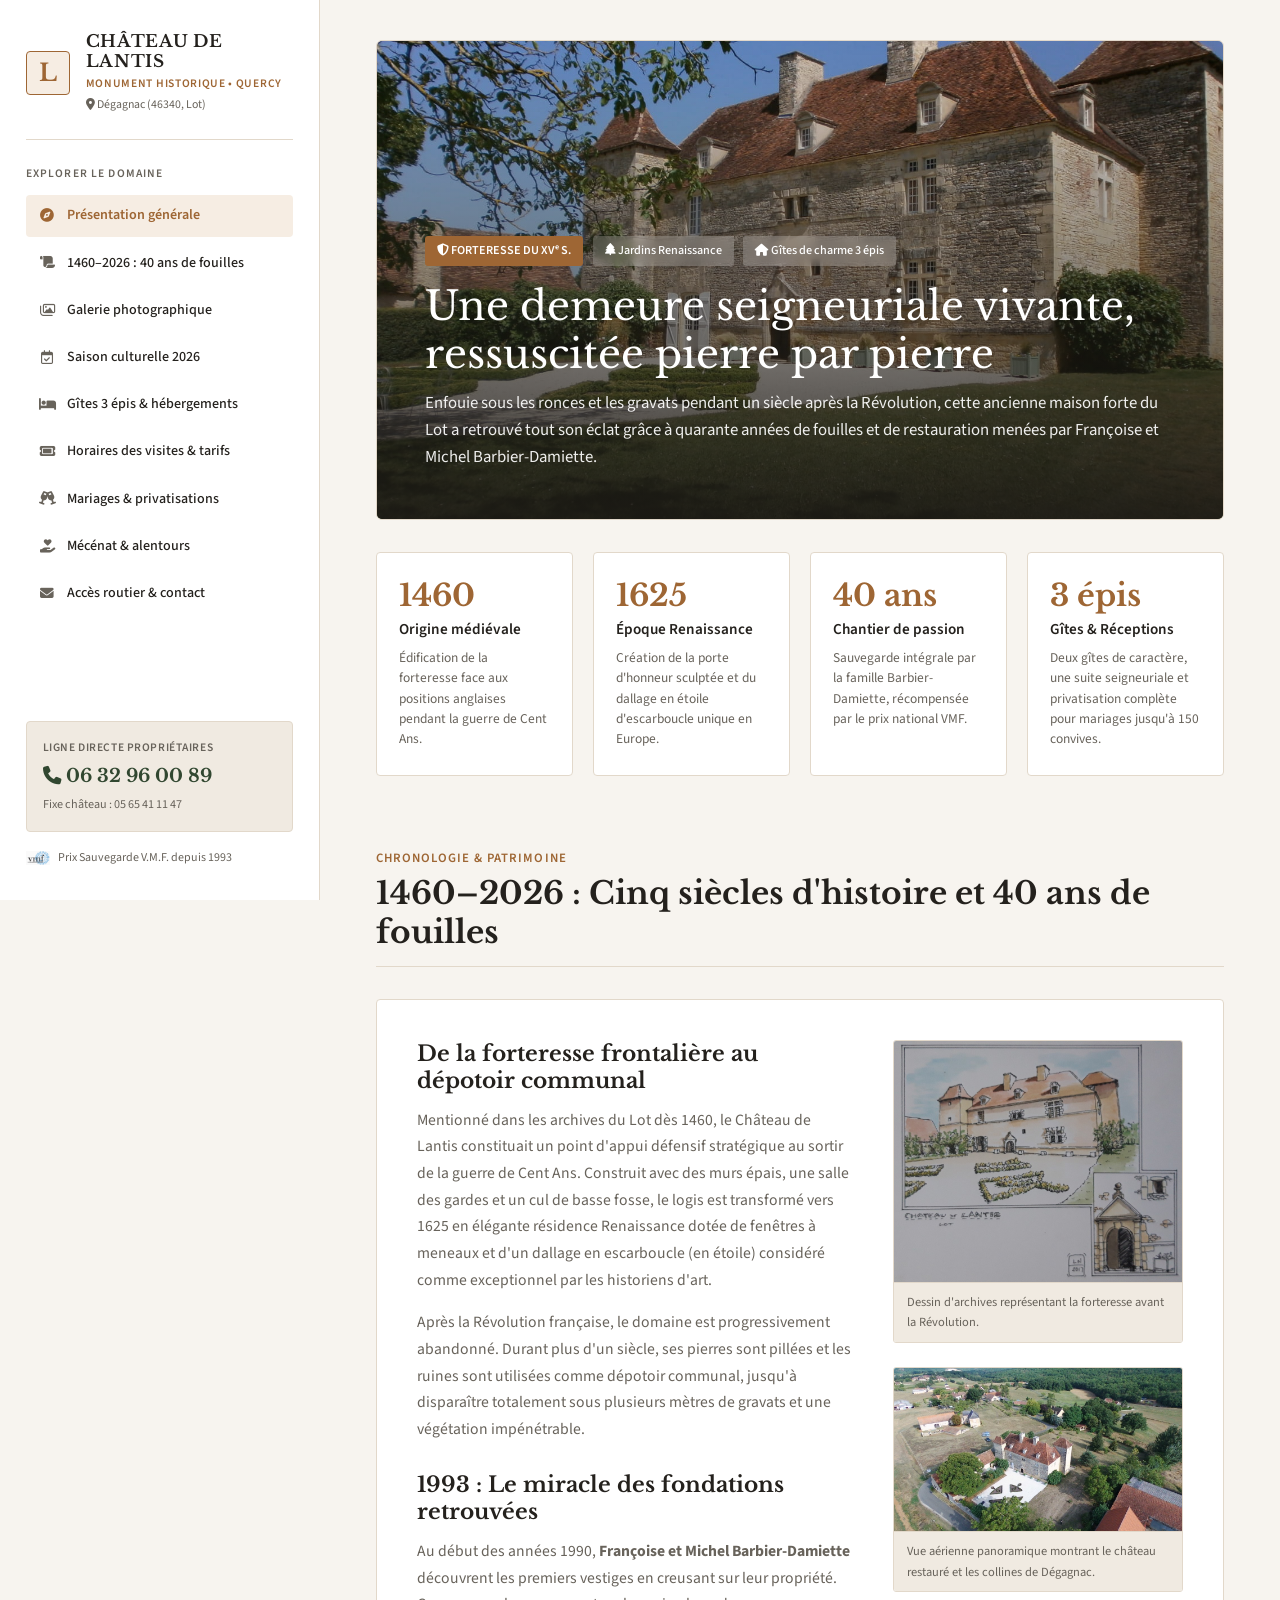
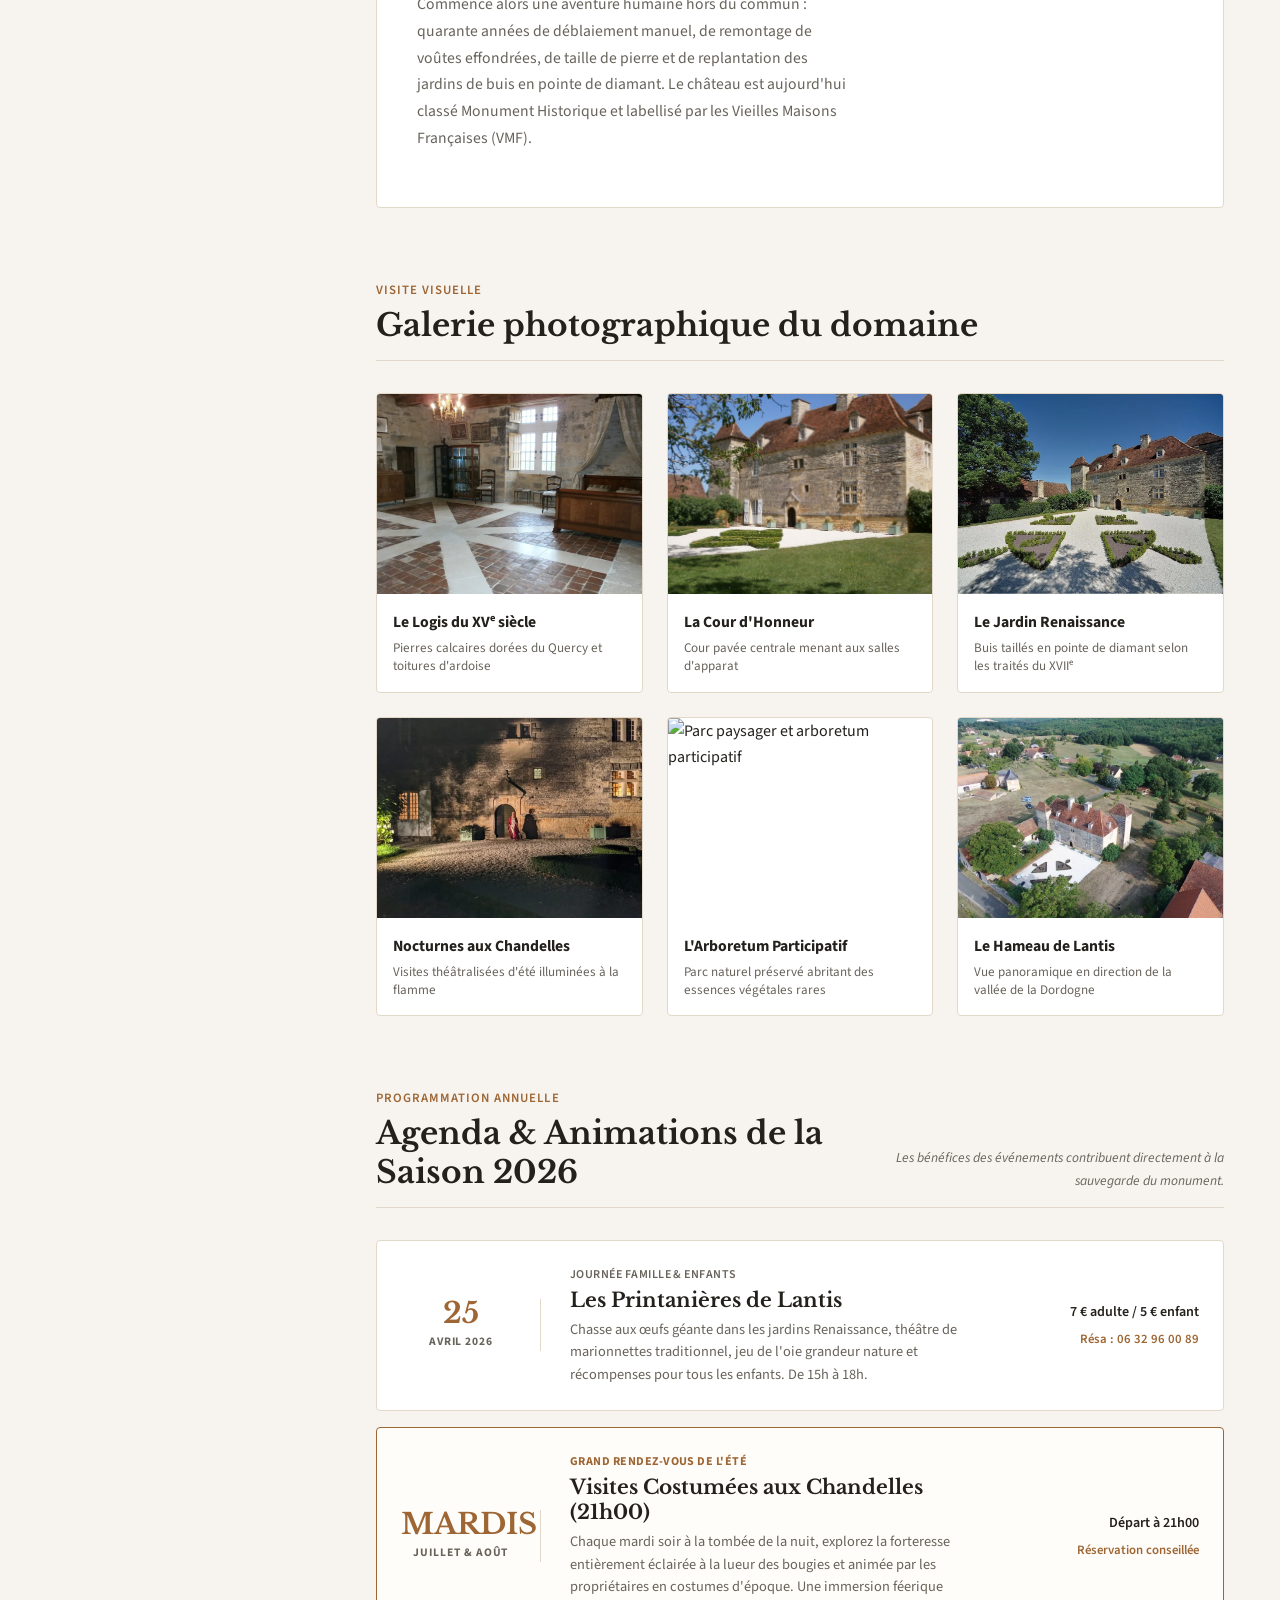
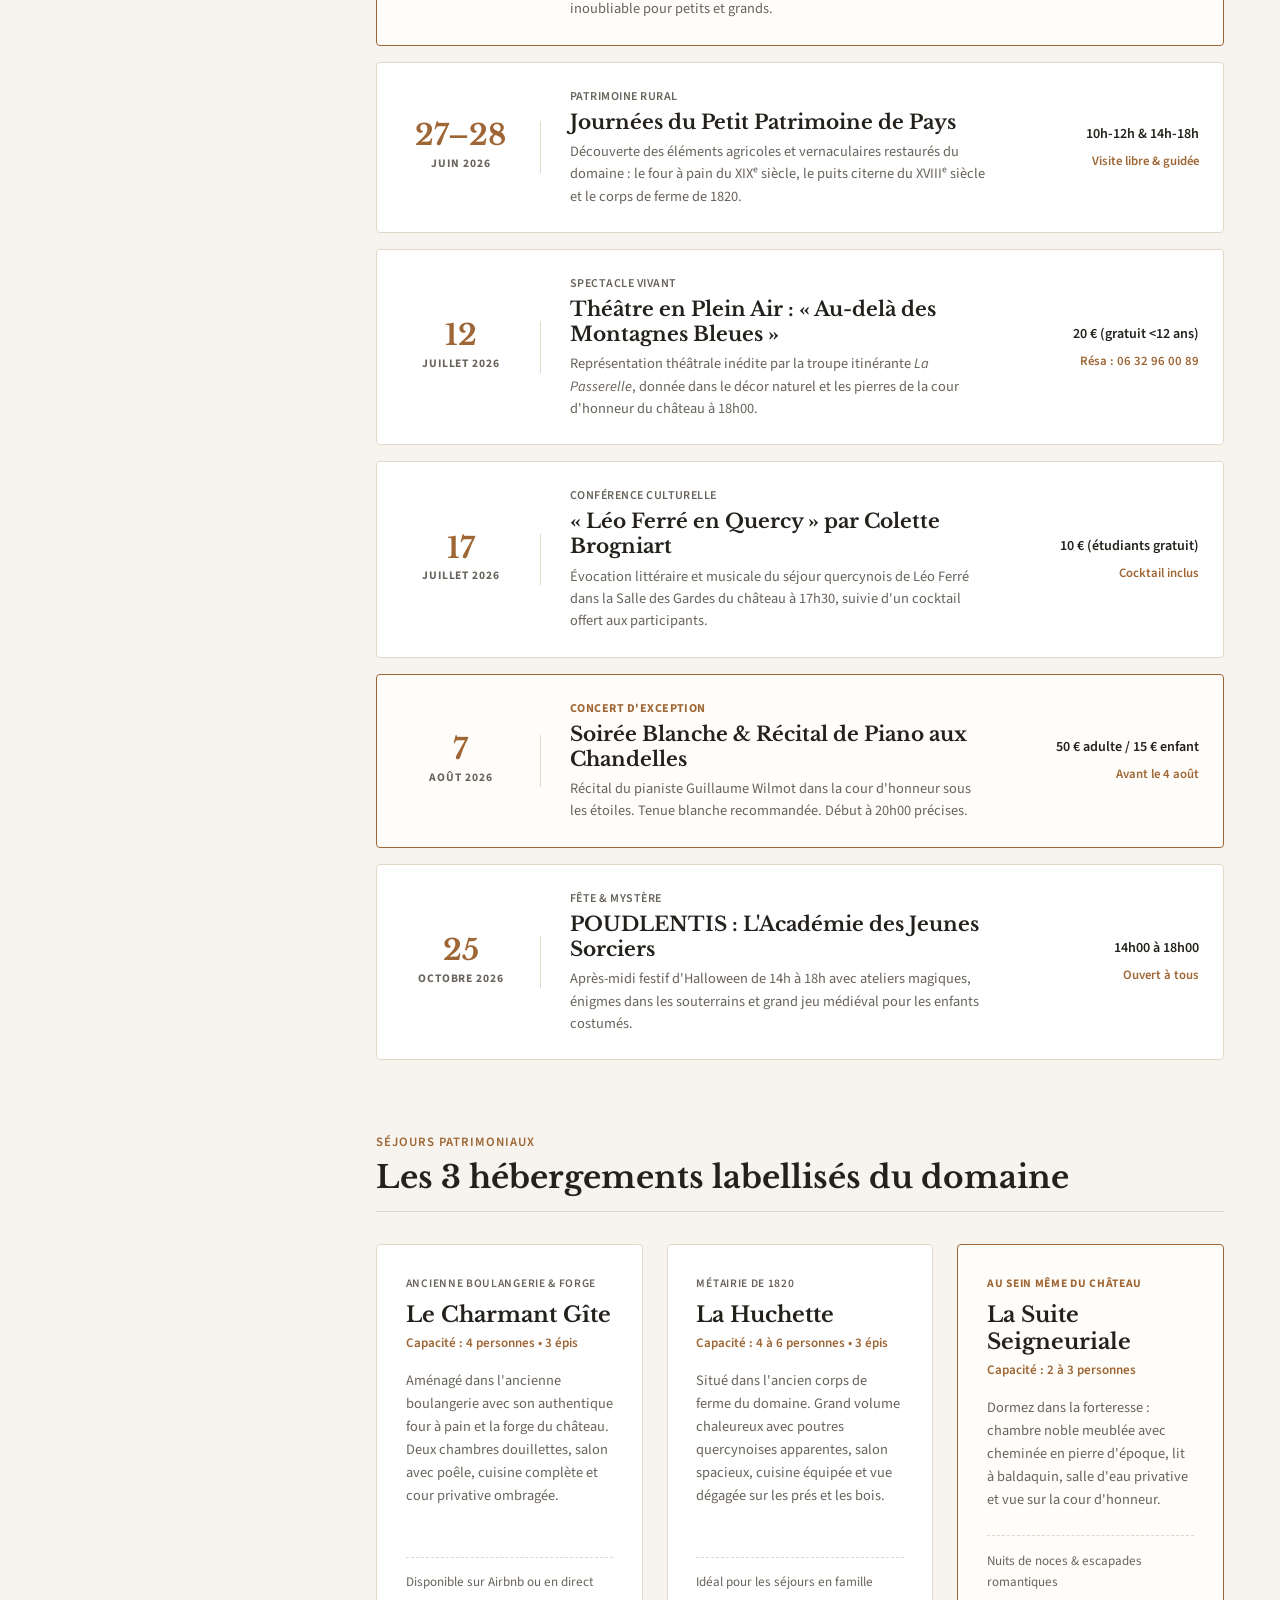
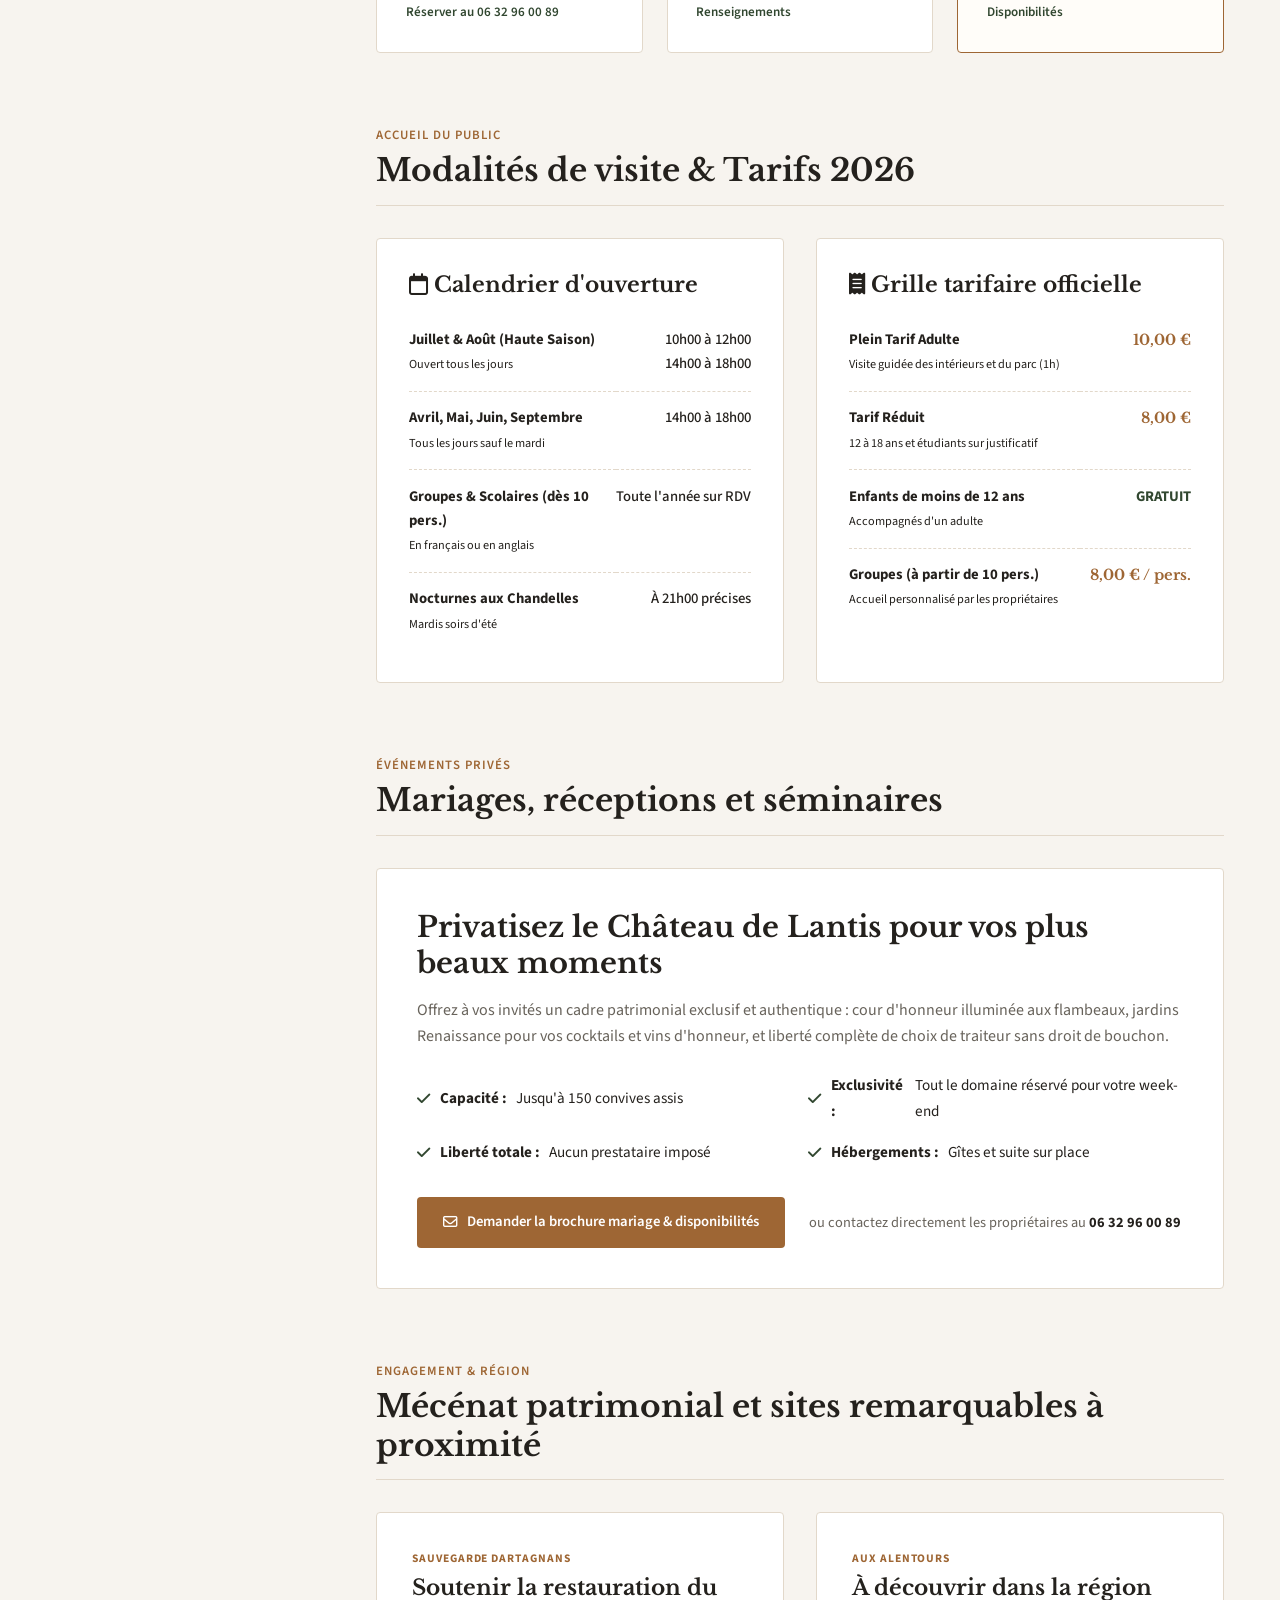
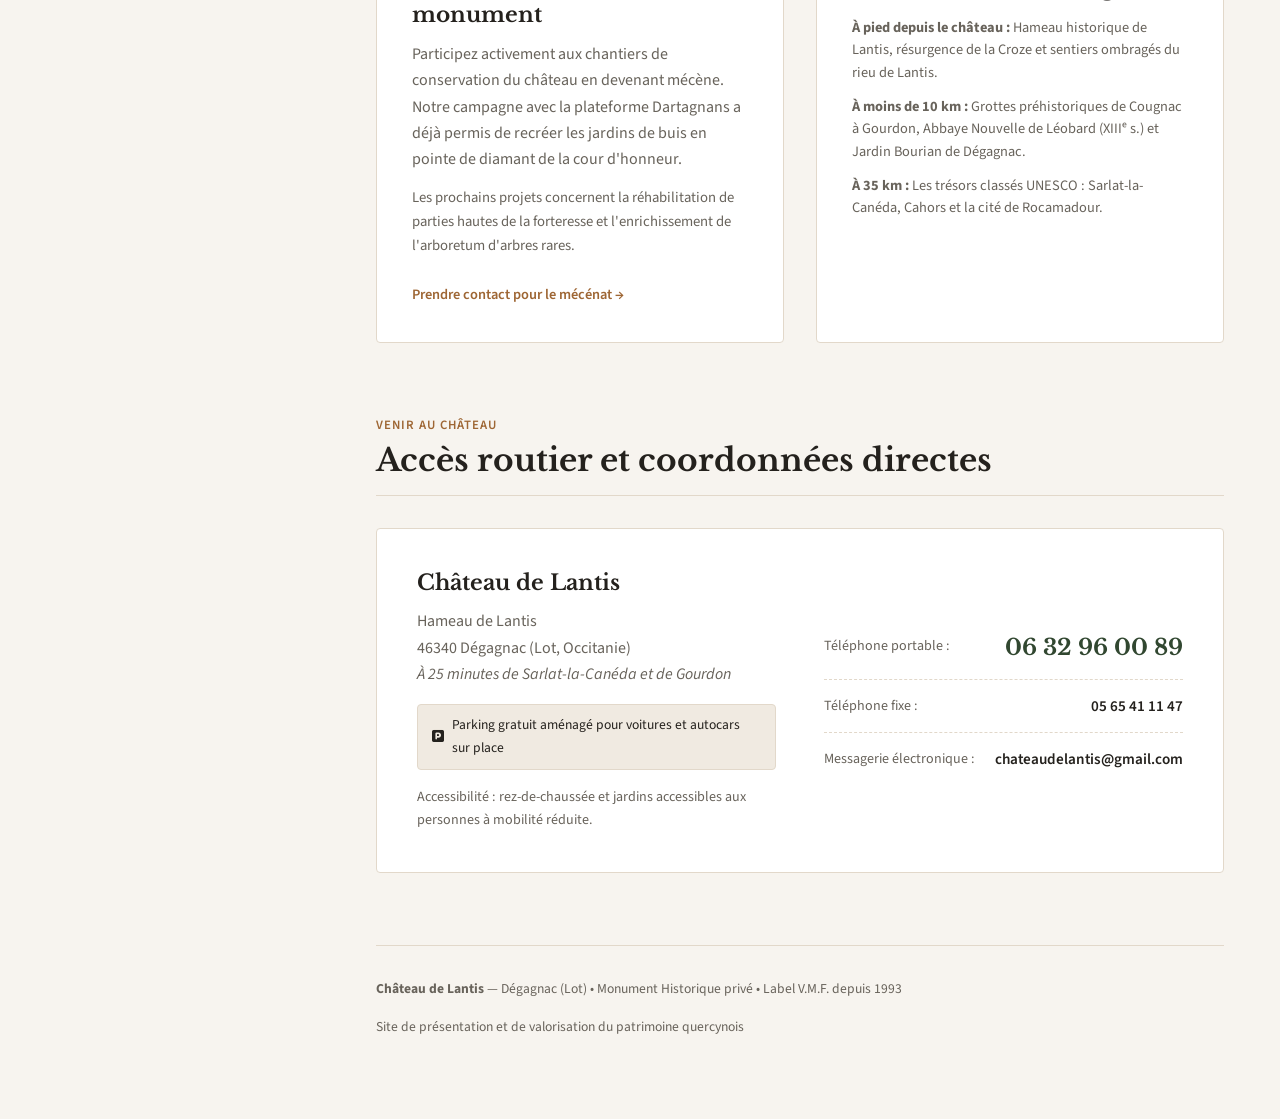
==== commit 850d42f2: "Nouveau template radicalement different : architecture a sidebar fixe et dossier documentaire" ====
--- a/lantis-preview/index.html
+++ b/lantis-preview/index.html
@@ -3,623 +3,625 @@
 <head>
   <meta charset="UTF-8">
   <meta name="viewport" content="width=device-width, initial-scale=1.0">
-  <title>Château de Lantis | Monument Historique privé à Dégagnac (Lot) - Saison 2026</title>
-  <meta name="description" content="Site de présentation du Château de Lantis (Lot) : histoire du XVe siècle, 40 ans de restauration, galerie photos, agenda culturel 2026, gîtes et mariages.">
-
-  <!-- Polices sobres et nobles : EB Garamond & Inter -->
+  <title>Château de Lantis | Domaine & Forteresse du Quercy (Dégagnac, Lot)</title>
+  <meta name="description" content="Site officiel du Château de Lantis en Bouriane (Lot). Histoire du XVe siècle, 40 ans de restauration, agenda culturel 2026, 3 gîtes de charme, réceptions et visites.">
+
+  <!-- Polices d'institution noble : Libre Baskerville & Source Sans 3 -->
   <link rel="preconnect" href="https://fonts.googleapis.com">
   <link rel="preconnect" href="https://fonts.gstatic.com" crossorigin>
-  <link href="https://fonts.googleapis.com/css2?family=EB+Garamond:ital,wght@0,400;0,500;0,600;1,400;1,500&family=Inter:wght@400;500;600&display=swap" rel="stylesheet">
+  <link href="https://fonts.googleapis.com/css2?family=Libre+Baskerville:ital,wght@0,400;0,700;1,400&family=Source+Sans+3:wght@300;400;500;600;700&display=swap" rel="stylesheet">
 
   <link rel="stylesheet" href="https://cdnjs.cloudflare.com/ajax/libs/font-awesome/6.5.1/css/all.min.css">
   <link rel="stylesheet" href="assets/css/style.css">
 </head>
-<body>
-
-  <!-- Bandeau supérieur d'information directe -->
-  <div class="top-notice">
-    <div class="top-notice-inner">
-      <span>Château ouvert aux visites du 1er avril au 30 septembre 2026 • Groupes toute l'année</span>
-      <span>Renseignements & réservations : <a href="tel:0632960089" class="notice-phone">06 32 96 00 89</a></span>
+<body class="estate-layout">
+
+  <!-- ==================== SIDEBAR LATÉRALE FIXE (GAUCHE) ==================== -->
+  <aside class="estate-sidebar" id="sidebar">
+    <div class="sidebar-inner">
+      
+      <!-- En-tête Sidebar : Blason & Identité -->
+      <div class="sidebar-brand">
+        <div class="brand-crest-box">
+          <span class="crest-monogram">L</span>
+        </div>
+        <div class="brand-meta">
+          <span class="estate-title">CHÂTEAU DE LANTIS</span>
+          <span class="estate-sub">Monument Historique • Quercy</span>
+          <span class="estate-loc"><i class="fa-solid fa-location-dot"></i> Dégagnac (46340, Lot)</span>
+        </div>
+      </div>
+
+      <!-- Navigation Verticale Structurée -->
+      <nav class="sidebar-menu">
+        <div class="menu-section-label">Explorer le Domaine</div>
+        <ul class="nav-list">
+          <li><a href="#apercu" class="nav-tab active"><i class="fa-solid fa-compass"></i> Présentation générale</a></li>
+          <li><a href="#histoire" class="nav-tab"><i class="fa-solid fa-scroll"></i> 1460–2026 : 40 ans de fouilles</a></li>
+          <li><a href="#galerie" class="nav-tab"><i class="fa-regular fa-images"></i> Galerie photographique</a></li>
+          <li><a href="#agenda" class="nav-tab"><i class="fa-regular fa-calendar-check"></i> Saison culturelle 2026</a></li>
+          <li><a href="#gites" class="nav-tab"><i class="fa-solid fa-bed"></i> Gîtes 3 épis & hébergements</a></li>
+          <li><a href="#visites" class="nav-tab"><i class="fa-solid fa-ticket"></i> Horaires des visites & tarifs</a></li>
+          <li><a href="#receptions" class="nav-tab"><i class="fa-solid fa-champagne-glasses"></i> Mariages & privatisations</a></li>
+          <li><a href="#mecenat" class="nav-tab"><i class="fa-solid fa-hand-holding-heart"></i> Mécénat & alentours</a></li>
+          <li><a href="#contact" class="nav-tab"><i class="fa-solid fa-envelope"></i> Accès routier & contact</a></li>
+        </ul>
+      </nav>
+
+      <!-- Cartouche Contact & Direct Téléphone -->
+      <div class="sidebar-footer">
+        <div class="sidebar-phone-box">
+          <span class="phone-label">Ligne directe propriétaires</span>
+          <a href="tel:0632960089" class="phone-number"><i class="fa-solid fa-phone"></i> 06 32 96 00 89</a>
+          <span class="phone-fixe">Fixe château : 05 65 41 11 47</span>
+        </div>
+        <div class="sidebar-label-vmf">
+          <img src="assets/images/label-vmf.png" alt="Label VMF" class="vmf-mini-logo">
+          <span>Prix Sauvegarde V.M.F. depuis 1993</span>
+        </div>
+      </div>
+
     </div>
-  </div>
-
-  <!-- Barre de navigation claire et complète -->
-  <header class="site-header">
-    <div class="header-container">
-      <a href="#accueil" class="brand-block">
-        <div class="brand-symbol">L</div>
-        <div class="brand-text">
-          <h1>Château de Lantis</h1>
-          <span>Monument Historique • Quercy</span>
-        </div>
-      </a>
-
-      <nav class="main-navigation">
-        <a href="#histoire" class="nav-link">Histoire</a>
-        <a href="#photos" class="nav-link">Photos</a>
-        <a href="#animations" class="nav-link">Agenda 2026</a>
-        <a href="#gites" class="nav-link">Gîtes & Séjours</a>
-        <a href="#visites" class="nav-link">Visites & Tarifs</a>
-        <a href="#mariages" class="nav-link">Mariages</a>
-        <a href="#patrimoine" class="nav-link">Mécénat & Environs</a>
-        <a href="#contact" class="nav-link">Contact</a>
-        <a href="tel:0632960089" class="btn-header-call">
-          <i class="fa-solid fa-phone"></i> 06.32.96.00.89
-        </a>
-      </nav>
-    </div>
-  </header>
-
-  <!-- ==================== ACCUEIL : LE MONUMENT ==================== -->
-  <section class="hero-landmark" id="accueil">
-    <div class="hero-facade-card">
-      <img src="assets/images/cour-honneur-lantis.jpg" alt="Cour d'honneur et logis du Château de Lantis" class="hero-facade-img">
-      <div class="hero-shadow-overlay"></div>
-
-      <div class="hero-content-panel">
-        <span class="hero-tagline">Dégagnac • Bouriane & Vallée du Lot</span>
-        <h2 class="hero-main-title">Une forteresse médiévale ressuscitée par 40 ans de passion</h2>
-        <p class="hero-description">
-          Ancienne maison forte du XVᵉ siècle dressée au cœur du Quercy, le Château de Lantis a été sauvé des ruines par Françoise et Michel Barbier-Damiette. Aujourd'hui entièrement restauré, le domaine vit au rythme de ses visites guidées, de sa saison culturelle, de ses gîtes et de réceptions privées.
-        </p>
-        <div class="hero-cta-group">
-          <a href="#histoire" class="btn-primary">
-            <i class="fa-solid fa-book-open"></i> Découvrir l'histoire du château
-          </a>
-          <a href="#animations" class="btn-secondary">
-            <i class="fa-regular fa-calendar-days"></i> Consulter l'agenda 2026
-          </a>
-        </div>
-      </div>
-    </div>
-  </section>
-
-  <!-- ==================== HISTOIRE & RESTAURATION COMPLÈTE ==================== -->
-  <section class="section-common" id="histoire">
-    <div class="history-grid">
-      
-      <div>
-        <span style="font-size:0.85rem;color:var(--c-stone-gold);text-transform:uppercase;font-weight:600;letter-spacing:0.05em;display:block;margin-bottom:0.4rem;">De 1460 à nos jours</span>
-        <h2 class="history-title">Une histoire mouvementée, de la guerre de Cent Ans à la résurrection</h2>
+  </aside>
+
+  <!-- ==================== CONTENU PRINCIPAL FLUIDE (DROITE) ==================== -->
+  <main class="estate-main">
+
+    <!-- 1. APERÇU / EN-TÊTE PANORAMIQUE -->
+    <section class="page-section" id="apercu">
+      <div class="pano-banner">
+        <img src="assets/images/cour-honneur-lantis.jpg" alt="Cour d'honneur et façade du Château de Lantis" class="pano-bg">
+        <div class="pano-gradient"></div>
         
-        <p class="history-lead">
-          Mentionné pour la première fois dans les archives au XVᵉ siècle, Lantis veillait sur la frontière historique entre les possessions françaises et anglaises en Aquitaine.
-        </p>
-
-        <p class="history-text">
-          Édifié sous la forme d'une solide maison forte défensive avec salle des gardes et cul de basse fosse, le château est remanié vers 1625 avec l'adjonction de magnifiques éléments Renaissance : une porte sculptée d'époque, de larges fenêtres à meneaux et un <strong>dallage en étoile d'escarboucle unique en Europe</strong>.
-        </p>
-
-        <p class="history-text">
-          Abandonné après la Révolution française, le domaine subit le pillage de ses pierres et sert pendant plus d'un siècle de décharge publique communale, finissant totalement enseveli sous les gravats et la végétation.
-        </p>
-
-        <div class="timeline-mini">
-          <div class="timeline-item">
-            <div class="timeline-year">1460 • La maison forte</div>
-            <div class="timeline-desc">Édification de la forteresse médiévale après la guerre de Cent Ans pour défendre la frontière quercynoise.</div>
-          </div>
-          <div class="timeline-item">
-            <div class="timeline-year">1625 • L'époque Renaissance</div>
-            <div class="timeline-desc">Agrandissement des logis seigneuriaux, pose du dallage d'escarboucle et porte sculptée d'époque.</div>
-          </div>
-          <div class="timeline-item">
-            <div class="timeline-year">1993–2026 • 40 ans de résurrection</div>
-            <div class="timeline-desc">Découverte des ruines enfouies par Françoise et Michel Barbier-Damiette. Quatre décennies de fouilles artisanales récompensées par le prix national des Vieilles Maisons Françaises (VMF).</div>
-          </div>
-        </div>
-      </div>
-
-      <div class="history-visuals">
-        <div class="history-img-frame">
-          <img src="assets/images/gravure-lantis.jpg" alt="Gravure ancienne représentant le Château de Lantis">
-          <div class="img-legend">Dessin historique de la forteresse avant les destructions post-révolutionnaires.</div>
-        </div>
-
-        <div class="history-img-frame">
-          <img src="assets/images/vue-aerienne-lantis.jpg" alt="Vue aérienne du domaine de Lantis et de la vallée">
-          <div class="img-legend">Vue aérienne actuelle du domaine niché dans les collines boisées de Dégagnac.</div>
-        </div>
-      </div>
-
-    </div>
-  </section>
-
-  <!-- ==================== GALERIE PHOTOS COMPLÈTE ==================== -->
-  <section class="section-common" id="photos">
-    <div class="section-head-simple">
-      <div>
-        <span>Visite en images</span>
-        <h2>Le Château et ses Jardins en photographies</h2>
-      </div>
-      <div>
-        <small style="color:var(--c-muted);">Photographies officielles du domaine</small>
-      </div>
-    </div>
-
-    <div class="gallery-grid">
-      
-      <!-- Photo 1 -->
-      <div class="gallery-card">
-        <div class="gallery-card-img">
-          <img src="assets/images/facade-lantis.webp" alt="Façade du XVe siècle sous le soleil">
-        </div>
-        <div class="gallery-card-caption">
-          <h4>Le Logis Seigneurial</h4>
-          <p>Façade en pierres calcaires dorées du Quercy, fenêtres à meneaux et toitures en ardoise restaurées.</p>
-        </div>
-      </div>
-
-      <!-- Photo 2 -->
-      <div class="gallery-card">
-        <div class="gallery-card-img">
-          <img src="assets/images/cour-honneur-lantis.jpg" alt="Cour d'honneur du château de Lantis">
-        </div>
-        <div class="gallery-card-caption">
-          <h4>La Cour d'Honneur</h4>
-          <p>Espace central pavé desservant la salle des gardes, la chapelle privée et la tour d'escalier.</p>
-        </div>
-      </div>
-
-      <!-- Photo 3 -->
-      <div class="gallery-card">
-        <div class="gallery-card-img">
-          <img src="assets/images/jardin-lantis.webp" alt="Parterres de buis Renaissance taillés">
-        </div>
-        <div class="gallery-card-caption">
-          <h4>Les Buis en Pointe de Diamant</h4>
-          <p>Jardin Renaissance créé sur la cour d'honneur selon les traités de géométrie du XVIIᵉ siècle.</p>
-        </div>
-      </div>
-
-      <!-- Photo 4 -->
-      <div class="gallery-card">
-        <div class="gallery-card-img">
-          <img src="assets/images/flambeaux-lantis.webp" alt="Visite nocturne illuminée aux flambeaux">
-        </div>
-        <div class="gallery-card-caption">
-          <h4>Les Nocturnes aux Flambeaux</h4>
-          <p>Chaque été, des visites nocturnes féeriques permettent d'admirer les vieilles pierres éclairées au feu.</p>
-        </div>
-      </div>
-
-      <!-- Photo 5 -->
-      <div class="gallery-card">
-        <div class="gallery-card-img">
-          <img src="assets/images/facade-jardin-large.jpg" alt="Vue du parc et arboretum participatif">
-        </div>
-        <div class="gallery-card-caption">
-          <h4>Le Parc et l'Arboretum</h4>
-          <p>Un écrin de verdure participatif préservé, abritant des essences d'arbres rares au cœur de la Bouriane.</p>
-        </div>
-      </div>
-
-      <!-- Photo 6 -->
-      <div class="gallery-card">
-        <div class="gallery-card-img">
-          <img src="assets/images/vue-aerienne-lantis.jpg" alt="Vue panoramique en direction de Domme">
-        </div>
-        <div class="gallery-card-caption">
-          <h4>Le Hameau de Lantis</h4>
-          <p>Panorama s'étendant en direction de Domme et de la vallée de la Dordogne toute proche.</p>
-        </div>
-      </div>
-
-    </div>
-  </section>
-
-  <!-- ==================== NOUVELLE SECTION : AGENDA CULTUREL & ANIMATIONS 2026 ==================== -->
-  <section class="section-common" id="animations">
-    <div class="section-head-simple">
-      <div>
-        <span>Vie du domaine</span>
-        <h2>Agenda des Animations & Événements 2026</h2>
-      </div>
-      <div>
-        <small style="color:var(--c-muted);">L'ensemble des bénéfices contribue à la conservation du monument</small>
-      </div>
-    </div>
-
-    <div class="agenda-grid">
-      
-      <!-- Événement 1 : Printanières -->
-      <div class="agenda-card">
-        <div class="agenda-date-badge"><i class="fa-regular fa-calendar"></i> 25 Avril 2026</div>
-        <h3>Les Printanières de Lantis</h3>
-        <p class="agenda-desc">
-          Grande journée familiale : chasse aux œufs dans les jardins, théâtre de marionnettes, jeu de l'oie géant et surprises pour les enfants. De 15h à 18h.
-        </p>
-        <div class="agenda-meta">
-          <span>Tarifs : 7 € adulte / 5 € enfant</span>
-          <span>Résa : 06 32 96 00 89</span>
-        </div>
-      </div>
-
-      <!-- Événement 2 : Nocturnes aux chandelles (vedette) -->
-      <div class="agenda-card highlight">
-        <div class="agenda-date-badge"><i class="fa-solid fa-fire"></i> Mardis soir (Juillet & Août)</div>
-        <h3>Visites aux Chandelles & Costumées</h3>
-        <p class="agenda-desc">
-          Tous les mardis d'été à 21h, découvrez les salles seigneuriales plongées dans la pénombre, éclairées à la flamme des bougies et animées en costumes d'époque.
-        </p>
-        <div class="agenda-meta">
-          <span>À 21h00 précises</span>
-          <span>Réservation conseillée</span>
-        </div>
-      </div>
-
-      <!-- Événement 3 : Petit patrimoine -->
-      <div class="agenda-card">
-        <div class="agenda-date-badge"><i class="fa-regular fa-calendar"></i> 27 & 28 Juin 2026</div>
-        <h3>Journées du Petit Patrimoine</h3>
-        <p class="agenda-desc">
-          Mise en valeur des éléments ruraux du domaine : four à pain du XIXᵉ siècle, puits citerne du XVIIIᵉ siècle et ancienne métairie de 1820.
-        </p>
-        <div class="agenda-meta">
-          <span>10h-12h et 14h-18h</span>
-          <span>Accès au domaine</span>
-        </div>
-      </div>
-
-      <!-- Événement 4 : Soirée Théâtre -->
-      <div class="agenda-card">
-        <div class="agenda-date-badge"><i class="fa-regular fa-calendar"></i> Dimanche 12 Juillet 2026</div>
-        <h3>Théâtre : "Au-delà des Montagnes Bleues"</h3>
-        <p class="agenda-desc">
-          Représentation inédite par la troupe itinérante <em>La Passerelle</em> en plein air sur la cour d'honneur du château à 18h.
-        </p>
-        <div class="agenda-meta">
-          <span>20 € / pers. (gratuit &lt;12 ans)</span>
-          <span>Résa au 06 32 96 00 89</span>
-        </div>
-      </div>
-
-      <!-- Événement 5 : Conférence Léo Ferré -->
-      <div class="agenda-card">
-        <div class="agenda-date-badge"><i class="fa-regular fa-calendar"></i> Vendredi 17 Juillet 2026</div>
-        <h3>"Léo Ferré en Quercy"</h3>
-        <p class="agenda-desc">
-          Conférence de Colette Brogniart dans la Salle des Gardes du château à 17h30, retraçant la vie du poète et musicien. Suivie d'un cocktail offert.
-        </p>
-        <div class="agenda-meta">
-          <span>10 € adulte (gratuit étudiants)</span>
-          <span>Salle des Gardes</span>
-        </div>
-      </div>
-
-      <!-- Événement 6 : Récital de piano / Soirée Blanche -->
-      <div class="agenda-card highlight">
-        <div class="agenda-date-badge"><i class="fa-solid fa-music"></i> Vendredi 7 Août 2026</div>
-        <h3>Soirée Blanche & Récital de Piano</h3>
-        <p class="agenda-desc">
-          Concert exceptionnel aux chandelles avec le pianiste Guillaume Wilmot dans la cour d'honneur. Dress code blanc. À 20h.
-        </p>
-        <div class="agenda-meta">
-          <span>50 € adulte / 15 € enfant</span>
-          <span>Avant le 04/08</span>
-        </div>
-      </div>
-
-      <!-- Événement 7 : Journées du Patrimoine -->
-      <div class="agenda-card">
-        <div class="agenda-date-badge"><i class="fa-regular fa-calendar"></i> 19 & 20 Septembre 2026</div>
-        <h3>Journées Européennes du Patrimoine</h3>
-        <p class="agenda-desc">
-          Visites commentées continues des intérieurs, de la chapelle et du parc pour découvrir les étapes clés de la restauration.
-        </p>
-        <div class="agenda-meta">
-          <span>10h-12h et 14h-18h</span>
-          <span>Tarif préférentiel JEP</span>
-        </div>
-      </div>
-
-      <!-- Événement 8 : Poudlentis -->
-      <div class="agenda-card">
-        <div class="agenda-date-badge"><i class="fa-solid fa-wand-magic-sparkles"></i> 25 Octobre 2026</div>
-        <h3>POUDLENTIS : L'Académie des Sorciers</h3>
-        <p class="agenda-desc">
-          Après-midi enchanté pour Halloween : énigmes, sortilèges et grand jeu pour les jeunes sorciers au cœur de la forteresse. De 14h à 18h.
-        </p>
-        <div class="agenda-meta">
-          <span>14h00 à 18h00</span>
-          <span>Familles & enfants</span>
-        </div>
-      </div>
-
-      <!-- Événement 9 : Noëlies -->
-      <div class="agenda-card">
-        <div class="agenda-date-badge"><i class="fa-solid fa-gift"></i> 29 Novembre 2026</div>
-        <h3>Les Noëlies des Petits Lutins</h3>
-        <p class="agenda-desc">
-          Marché artisanal de Noël, illuminations, contes au coin du feu dans la cheminée monumentale et ateliers enfants.
-        </p>
-        <div class="agenda-meta">
-          <span>14h00 à 18h00</span>
-          <span>Entrée libre</span>
-        </div>
-      </div>
-
-    </div>
-  </section>
-
-  <!-- ==================== NOUVELLE SECTION : HÉBERGEMENTS & GÎTES ==================== -->
-  <section class="section-common" id="gites">
-    <div class="section-head-simple">
-      <div>
-        <span>Séjourner au domaine</span>
-        <h2>Gîtes de Caractère & Suite Seigneuriale</h2>
-      </div>
-      <div>
-        <small style="color:var(--c-muted);">Locations labellisées 3 épis au cœur du hameau historique</small>
-      </div>
-    </div>
-
-    <div class="gites-grid">
-      
-      <!-- Gîte 1 : Le charmant gîte -->
-      <div class="gite-card">
-        <div class="gite-icon"><i class="fa-solid fa-house"></i></div>
-        <h3>Le Charmant Gîte</h3>
-        <div class="gite-capacity">Capacité : 4 personnes</div>
-        <p class="gite-desc">
-          Aménagé dans l'ancienne forge et l'ancienne boulangerie du château avec son authentique four à pain conservé. Deux chambres confortables, salon chaleureux et terrasse privative.
-        </p>
-        <div class="gite-contact">
-          Disponible sur Airbnb ou en réservation directe au 06 32 96 00 89
-        </div>
-      </div>
-
-      <!-- Gîte 2 : La Huchette -->
-      <div class="gite-card">
-        <div class="gite-icon"><i class="fa-solid fa-wheat-awn"></i></div>
-        <h3>La Huchette</h3>
-        <div class="gite-capacity">Capacité : 4 à 6 personnes</div>
-        <p class="gite-desc">
-          Niché dans l'ancienne métairie du domaine datant de 1820. Belles poutres apparentes, grand espace de vie lumineux, cuisine équipée et vue apaisante sur les collines du Quercy.
-        </p>
-        <div class="gite-contact">
-          Idéal pour les séjours en famille ou petits groupes d'amis
-        </div>
-      </div>
-
-      <!-- Gîte 3 : Suite seigneuriale -->
-      <div class="gite-card">
-        <div class="gite-icon"><i class="fa-solid fa-crown"></i></div>
-        <h3>La Suite Seigneuriale</h3>
-        <div class="gite-capacity">Capacité : 2 à 3 personnes</div>
-        <p class="gite-desc">
-          Une expérience hors du temps au sein même du château : mobilier d'époque restauré, cheminée ancienne, salle d'eau privative et atmosphère feutrée d'une chambre noble du XVIIᵉ siècle.
-        </p>
-        <div class="gite-contact">
-          Parfait pour les nuits de noces et escapades en amoureux
-        </div>
-      </div>
-
-    </div>
-  </section>
-
-  <!-- ==================== MARIAGES & RÉCEPTIONS ==================== -->
-  <section class="section-common" id="mariages">
-    <div class="reception-split-card">
-      <div class="reception-photo">
-        <img src="assets/images/flambeaux-lantis.webp" alt="Ambiance féerique de réception au château">
-      </div>
-
-      <div class="reception-info">
-        <span style="font-size:0.85rem;color:var(--c-stone-gold);text-transform:uppercase;font-weight:600;letter-spacing:0.05em;display:block;margin-bottom:0.4rem;">Privatisation du domaine</span>
-        <h2>Mariages, réceptions et séminaires</h2>
-        <p style="font-size:1.02rem;line-height:1.65;color:var(--c-muted);">
-          Le Château de Lantis met ses espaces intérieurs et extérieurs à votre disposition pour vos célébrations familiales et événements d'entreprise, dans un cadre historique intime et authentique.
-        </p>
-
-        <ul class="reception-features-list">
-          <li><i class="fa-solid fa-check"></i> <strong>Capacité :</strong> Jusqu'à 150 personnes en cocktail ou dîner assis.</li>
-          <li><i class="fa-solid fa-check"></i> <strong>Liberté complète :</strong> Libre choix de votre traiteur et de vos prestataires, sans droit de bouchon.</li>
-          <li><i class="fa-solid fa-check"></i> <strong>Hébergements sur place :</strong> Gîtes de charme et chambres pour vos proches dans le hameau.</li>
-          <li><i class="fa-solid fa-check"></i> <strong>Mise en lumière :</strong> Possibilité d'éclairage aux flambeaux de la cour d'honneur pour la soirée.</li>
-        </ul>
-
-        <div>
-          <a href="mailto:chateaudelantis@gmail.com?subject=Demande%20de%20devis%20Mariage%20au%20Ch%C3%A2teau%20de%20Lantis" class="btn-primary">
-            <i class="fa-regular fa-envelope"></i> Demander une brochure et les disponibilités
-          </a>
-        </div>
-      </div>
-    </div>
-  </section>
-
-  <!-- ==================== HORAIRES ET TARIFS DES VISITES ==================== -->
-  <section class="section-common" id="visites">
-    <div class="section-head-simple">
-      <div>
-        <span>Préparer votre venue</span>
-        <h2>Horaires d'ouverture & Tarifs 2026</h2>
-      </div>
-      <div>
-        <a href="tel:0565411147" style="color:var(--c-boxwood);font-weight:600;"><i class="fa-solid fa-phone"></i> 05.65.41.11.47</a>
-      </div>
-    </div>
-
-    <div class="visits-columns">
-      
-      <!-- Périodes d'ouverture -->
-      <div class="info-box">
-        <h3 class="info-box-title"><i class="fa-regular fa-calendar-days" style="color:var(--c-boxwood);"></i> Calendrier des visites</h3>
+        <div class="pano-details">
+          <div class="pano-pills">
+            <span class="pill-gold"><i class="fa-solid fa-shield-halved"></i> Forteresse du XVᵉ s.</span>
+            <span class="pill-white"><i class="fa-solid fa-tree"></i> Jardins Renaissance</span>
+            <span class="pill-white"><i class="fa-solid fa-house"></i> Gîtes de charme 3 épis</span>
+          </div>
+          <h2 class="pano-h2">Une demeure seigneuriale vivante, ressuscitée pierre par pierre</h2>
+          <p class="pano-desc">
+            Enfouie sous les ronces et les gravats pendant un siècle après la Révolution, cette ancienne maison forte du Lot a retrouvé tout son éclat grâce à quarante années de fouilles et de restauration menées par Françoise et Michel Barbier-Damiette.
+          </p>
+        </div>
+      </div>
+
+      <!-- Fiche synthétique 4 métriques clés -->
+      <div class="metrics-grid">
+        <div class="metric-card">
+          <span class="metric-digit">1460</span>
+          <span class="metric-title">Origine médiévale</span>
+          <p class="metric-text">Édification de la forteresse face aux positions anglaises pendant la guerre de Cent Ans.</p>
+        </div>
+        <div class="metric-card">
+          <span class="metric-digit">1625</span>
+          <span class="metric-title">Époque Renaissance</span>
+          <p class="metric-text">Création de la porte d'honneur sculptée et du dallage en étoile d'escarboucle unique en Europe.</p>
+        </div>
+        <div class="metric-card">
+          <span class="metric-digit">40 ans</span>
+          <span class="metric-title">Chantier de passion</span>
+          <p class="metric-text">Sauvegarde intégrale par la famille Barbier-Damiette, récompensée par le prix national VMF.</p>
+        </div>
+        <div class="metric-card">
+          <span class="metric-digit">3 épis</span>
+          <span class="metric-title">Gîtes & Réceptions</span>
+          <p class="metric-text">Deux gîtes de caractère, une suite seigneuriale et privatisation complète pour mariages jusqu'à 150 convives.</p>
+        </div>
+      </div>
+    </section>
+
+    <!-- 2. HISTOIRE DÉTAILLÉE & FRISÉ HISTORIQUE -->
+    <section class="page-section" id="histoire">
+      <div class="section-title-bar">
+        <div>
+          <span class="section-kicker">Chronologie & Patrimoine</span>
+          <h2 class="section-main-heading">1460–2026 : Cinq siècles d'histoire et 40 ans de fouilles</h2>
+        </div>
+      </div>
+
+      <div class="content-panel">
+        <div class="history-narrative-split">
+          <div class="history-text-col">
+            <h3 class="panel-subtitle">De la forteresse frontalière au dépotoir communal</h3>
+            <p>
+              Mentionné dans les archives du Lot dès 1460, le Château de Lantis constituait un point d'appui défensif stratégique au sortir de la guerre de Cent Ans. Construit avec des murs épais, une salle des gardes et un cul de basse fosse, le logis est transformé vers 1625 en élégante résidence Renaissance dotée de fenêtres à meneaux et d'un dallage en escarboucle (en étoile) considéré comme exceptionnel par les historiens d'art.
+            </p>
+            <p>
+              Après la Révolution française, le domaine est progressivement abandonné. Durant plus d'un siècle, ses pierres sont pillées et les ruines sont utilisées comme dépotoir communal, jusqu'à disparaître totalement sous plusieurs mètres de gravats et une végétation impénétrable.
+            </p>
+
+            <h3 class="panel-subtitle" style="margin-top:1.8rem;">1993 : Le miracle des fondations retrouvées</h3>
+            <p>
+              Au début des années 1990, <strong>Françoise et Michel Barbier-Damiette</strong> découvrent les premiers vestiges en creusant sur leur propriété. Commence alors une aventure humaine hors du commun : quarante années de déblaiement manuel, de remontage de voûtes effondrées, de taille de pierre et de replantation des jardins de buis en pointe de diamant. Le château est aujourd'hui classé Monument Historique et labellisé par les Vieilles Maisons Françaises (VMF).
+            </p>
+          </div>
+
+          <div class="history-imagery-col">
+            <div class="framed-document">
+              <img src="assets/images/gravure-lantis.jpg" alt="Gravure ancienne de Lantis">
+              <div class="doc-caption">Dessin d'archives représentant la forteresse avant la Révolution.</div>
+            </div>
+            <div class="framed-document">
+              <img src="assets/images/vue-aerienne-lantis.jpg" alt="Vue aérienne du domaine">
+              <div class="doc-caption">Vue aérienne panoramique montrant le château restauré et les collines de Dégagnac.</div>
+            </div>
+          </div>
+        </div>
+      </div>
+    </section>
+
+    <!-- 3. GALERIE PHOTOGRAPHIQUE OFFICIELLE -->
+    <section class="page-section" id="galerie">
+      <div class="section-title-bar">
+        <div>
+          <span class="section-kicker">Visite visuelle</span>
+          <h2 class="section-main-heading">Galerie photographique du domaine</h2>
+        </div>
+      </div>
+
+      <div class="visual-catalogue-grid">
         
-        <div class="hours-table">
-          <div class="hours-item">
-            <div>
-              <strong>Haute Saison (Juillet et Août)</strong><br>
-              <span>Visites tous les jours</span>
+        <div class="catalogue-item">
+          <div class="catalogue-thumb">
+            <img src="assets/images/facade-lantis.webp" alt="Façade Renaissance sous le soleil">
+          </div>
+          <div class="catalogue-meta">
+            <strong>Le Logis du XVᵉ siècle</strong>
+            <span>Pierres calcaires dorées du Quercy et toitures d'ardoise</span>
+          </div>
+        </div>
+
+        <div class="catalogue-item">
+          <div class="catalogue-thumb">
+            <img src="assets/images/cour-honneur-lantis.jpg" alt="Cour d'honneur pavée">
+          </div>
+          <div class="catalogue-meta">
+            <strong>La Cour d'Honneur</strong>
+            <span>Cour pavée centrale menant aux salles d'apparat</span>
+          </div>
+        </div>
+
+        <div class="catalogue-item">
+          <div class="catalogue-thumb">
+            <img src="assets/images/jardin-lantis.webp" alt="Parterres de buis taillés en pointe de diamant">
+          </div>
+          <div class="catalogue-meta">
+            <strong>Le Jardin Renaissance</strong>
+            <span>Buis taillés en pointe de diamant selon les traités du XVIIᵉ</span>
+          </div>
+        </div>
+
+        <div class="catalogue-item">
+          <div class="catalogue-thumb">
+            <img src="assets/images/flambeaux-lantis.webp" alt="Nocturne aux flambeaux et chandelles">
+          </div>
+          <div class="catalogue-meta">
+            <strong>Nocturnes aux Chandelles</strong>
+            <span>Visites théâtralisées d'été illuminées à la flamme</span>
+          </div>
+        </div>
+
+        <div class="catalogue-item">
+          <div class="catalogue-thumb">
+            <img src="assets/images/facade-jardin-large.jpg" alt="Parc paysager et arboretum participatif">
+          </div>
+          <div class="catalogue-meta">
+            <strong>L'Arboretum Participatif</strong>
+            <span>Parc naturel préservé abritant des essences végétales rares</span>
+          </div>
+        </div>
+
+        <div class="catalogue-item">
+          <div class="catalogue-thumb">
+            <img src="assets/images/vue-aerienne-lantis.jpg" alt="Panorama vers Domme et Dordogne">
+          </div>
+          <div class="catalogue-meta">
+            <strong>Le Hameau de Lantis</strong>
+            <span>Vue panoramique en direction de la vallée de la Dordogne</span>
+          </div>
+        </div>
+
+      </div>
+    </section>
+
+    <!-- 4. AGENDA CULTUREL 2026 COMPLET -->
+    <section class="page-section" id="agenda">
+      <div class="section-title-bar">
+        <div>
+          <span class="section-kicker">Programmation Annuelle</span>
+          <h2 class="section-main-heading">Agenda & Animations de la Saison 2026</h2>
+        </div>
+        <div class="header-note">
+          Les bénéfices des événements contribuent directement à la sauvegarde du monument.
+        </div>
+      </div>
+
+      <div class="agenda-dossier-list">
+        
+        <!-- Événement 1 -->
+        <div class="dossier-row">
+          <div class="dossier-date">
+            <span class="d-day">25</span>
+            <span class="d-month">AVRIL 2026</span>
+          </div>
+          <div class="dossier-body">
+            <span class="dossier-tag">Journée Famille & Enfants</span>
+            <h4 class="dossier-title">Les Printanières de Lantis</h4>
+            <p class="dossier-summary">
+              Chasse aux œufs géante dans les jardins Renaissance, théâtre de marionnettes traditionnel, jeu de l'oie grandeur nature et récompenses pour tous les enfants. De 15h à 18h.
+            </p>
+          </div>
+          <div class="dossier-action">
+            <span class="dossier-price">7 € adulte / 5 € enfant</span>
+            <span class="dossier-contact">Résa : 06 32 96 00 89</span>
+          </div>
+        </div>
+
+        <!-- Événement 2 : Les mardis d'été -->
+        <div class="dossier-row highlight-dossier">
+          <div class="dossier-date">
+            <span class="d-day">MARDIS</span>
+            <span class="d-month">JUILLET & AOÛT</span>
+          </div>
+          <div class="dossier-body">
+            <span class="dossier-tag gold-tag">Grand Rendez-Vous de l'Été</span>
+            <h4 class="dossier-title">Visites Costumées aux Chandelles (21h00)</h4>
+            <p class="dossier-summary">
+              Chaque mardi soir à la tombée de la nuit, explorez la forteresse entièrement éclairée à la lueur des bougies et animée par les propriétaires en costumes d'époque. Une immersion féerique inoubliable pour petits et grands.
+            </p>
+          </div>
+          <div class="dossier-action">
+            <span class="dossier-price">Départ à 21h00</span>
+            <span class="dossier-contact">Réservation conseillée</span>
+          </div>
+        </div>
+
+        <!-- Événement 3 -->
+        <div class="dossier-row">
+          <div class="dossier-date">
+            <span class="d-day">27–28</span>
+            <span class="d-month">JUIN 2026</span>
+          </div>
+          <div class="dossier-body">
+            <span class="dossier-tag">Patrimoine Rural</span>
+            <h4 class="dossier-title">Journées du Petit Patrimoine de Pays</h4>
+            <p class="dossier-summary">
+              Découverte des éléments agricoles et vernaculaires restaurés du domaine : le four à pain du XIXᵉ siècle, le puits citerne du XVIIIᵉ siècle et le corps de ferme de 1820.
+            </p>
+          </div>
+          <div class="dossier-action">
+            <span class="dossier-price">10h-12h & 14h-18h</span>
+            <span class="dossier-contact">Visite libre & guidée</span>
+          </div>
+        </div>
+
+        <!-- Événement 4 -->
+        <div class="dossier-row">
+          <div class="dossier-date">
+            <span class="d-day">12</span>
+            <span class="d-month">JUILLET 2026</span>
+          </div>
+          <div class="dossier-body">
+            <span class="dossier-tag">Spectacle Vivant</span>
+            <h4 class="dossier-title">Théâtre en Plein Air : « Au-delà des Montagnes Bleues »</h4>
+            <p class="dossier-summary">
+              Représentation théâtrale inédite par la troupe itinérante <em>La Passerelle</em>, donnée dans le décor naturel et les pierres de la cour d'honneur du château à 18h00.
+            </p>
+          </div>
+          <div class="dossier-action">
+            <span class="dossier-price">20 € (gratuit &lt;12 ans)</span>
+            <span class="dossier-contact">Résa : 06 32 96 00 89</span>
+          </div>
+        </div>
+
+        <!-- Événement 5 -->
+        <div class="dossier-row">
+          <div class="dossier-date">
+            <span class="d-day">17</span>
+            <span class="d-month">JUILLET 2026</span>
+          </div>
+          <div class="dossier-body">
+            <span class="dossier-tag">Conférence Culturelle</span>
+            <h4 class="dossier-title">« Léo Ferré en Quercy » par Colette Brogniart</h4>
+            <p class="dossier-summary">
+              Évocation littéraire et musicale du séjour quercynois de Léo Ferré dans la Salle des Gardes du château à 17h30, suivie d'un cocktail offert aux participants.
+            </p>
+          </div>
+          <div class="dossier-action">
+            <span class="dossier-price">10 € (étudiants gratuit)</span>
+            <span class="dossier-contact">Cocktail inclus</span>
+          </div>
+        </div>
+
+        <!-- Événement 6 -->
+        <div class="dossier-row highlight-dossier">
+          <div class="dossier-date">
+            <span class="d-day">7</span>
+            <span class="d-month">AOÛT 2026</span>
+          </div>
+          <div class="dossier-body">
+            <span class="dossier-tag gold-tag">Concert d'Exception</span>
+            <h4 class="dossier-title">Soirée Blanche & Récital de Piano aux Chandelles</h4>
+            <p class="dossier-summary">
+              Récital du pianiste Guillaume Wilmot dans la cour d'honneur sous les étoiles. Tenue blanche recommandée. Début à 20h00 précises.
+            </p>
+          </div>
+          <div class="dossier-action">
+            <span class="dossier-price">50 € adulte / 15 € enfant</span>
+            <span class="dossier-contact">Avant le 4 août</span>
+          </div>
+        </div>
+
+        <!-- Événement 7 & 8 -->
+        <div class="dossier-row">
+          <div class="dossier-date">
+            <span class="d-day">25</span>
+            <span class="d-month">OCTOBRE 2026</span>
+          </div>
+          <div class="dossier-body">
+            <span class="dossier-tag">Fête & Mystère</span>
+            <h4 class="dossier-title">POUDLENTIS : L'Académie des Jeunes Sorciers</h4>
+            <p class="dossier-summary">
+              Après-midi festif d'Halloween de 14h à 18h avec ateliers magiques, énigmes dans les souterrains et grand jeu médiéval pour les enfants costumés.
+            </p>
+          </div>
+          <div class="dossier-action">
+            <span class="dossier-price">14h00 à 18h00</span>
+            <span class="dossier-contact">Ouvert à tous</span>
+          </div>
+        </div>
+
+      </div>
+    </section>
+
+    <!-- 5. HÉBERGEMENTS & GÎTES DE CARACTÈRE -->
+    <section class="page-section" id="gites">
+      <div class="section-title-bar">
+        <div>
+          <span class="section-kicker">Séjours Patrimoniaux</span>
+          <h2 class="section-main-heading">Les 3 hébergements labellisés du domaine</h2>
+        </div>
+      </div>
+
+      <div class="lodging-tri-grid">
+        
+        <div class="lodging-card">
+          <div class="lodging-header-tag">Ancienne boulangerie & forge</div>
+          <h3 class="lodging-name">Le Charmant Gîte</h3>
+          <span class="lodging-cap">Capacité : 4 personnes • 3 épis</span>
+          <p class="lodging-summary">
+            Aménagé dans l'ancienne boulangerie avec son authentique four à pain et la forge du château. Deux chambres douillettes, salon avec poêle, cuisine complète et cour privative ombragée.
+          </p>
+          <div class="lodging-footer">
+            <span>Disponible sur Airbnb ou en direct</span>
+            <a href="tel:0632960089" class="btn-micro">Réserver au 06 32 96 00 89</a>
+          </div>
+        </div>
+
+        <div class="lodging-card">
+          <div class="lodging-header-tag">Métairie de 1820</div>
+          <h3 class="lodging-name">La Huchette</h3>
+          <span class="lodging-cap">Capacité : 4 à 6 personnes • 3 épis</span>
+          <p class="lodging-summary">
+            Situé dans l'ancien corps de ferme du domaine. Grand volume chaleureux avec poutres quercynoises apparentes, salon spacieux, cuisine équipée et vue dégagée sur les prés et les bois.
+          </p>
+          <div class="lodging-footer">
+            <span>Idéal pour les séjours en famille</span>
+            <a href="tel:0632960089" class="btn-micro">Renseignements</a>
+          </div>
+        </div>
+
+        <div class="lodging-card special-suite">
+          <div class="lodging-header-tag gold-tag">Au sein même du château</div>
+          <h3 class="lodging-name">La Suite Seigneuriale</h3>
+          <span class="lodging-cap">Capacité : 2 à 3 personnes</span>
+          <p class="lodging-summary">
+            Dormez dans la forteresse : chambre noble meublée avec cheminée en pierre d'époque, lit à baldaquin, salle d'eau privative et vue sur la cour d'honneur.
+          </p>
+          <div class="lodging-footer">
+            <span>Nuits de noces & escapades romantiques</span>
+            <a href="tel:0632960089" class="btn-micro">Disponibilités</a>
+          </div>
+        </div>
+
+      </div>
+    </section>
+
+    <!-- 6. HORAIRES DES VISITES & GRILLE DES TARIFS -->
+    <section class="page-section" id="visites">
+      <div class="section-title-bar">
+        <div>
+          <span class="section-kicker">Accueil du Public</span>
+          <h2 class="section-main-heading">Modalités de visite & Tarifs 2026</h2>
+        </div>
+      </div>
+
+      <div class="visit-table-layout">
+        
+        <div class="visit-panel">
+          <h3 class="panel-subtitle"><i class="fa-regular fa-calendar"></i> Calendrier d'ouverture</h3>
+          <table class="data-table">
+            <tbody>
+              <tr>
+                <td><strong>Juillet & Août (Haute Saison)</strong><br><small>Ouvert tous les jours</small></td>
+                <td class="table-right">10h00 à 12h00<br>14h00 à 18h00</td>
+              </tr>
+              <tr>
+                <td><strong>Avril, Mai, Juin, Septembre</strong><br><small>Tous les jours sauf le mardi</small></td>
+                <td class="table-right">14h00 à 18h00</td>
+              </tr>
+              <tr>
+                <td><strong>Groupes & Scolaires (dès 10 pers.)</strong><br><small>En français ou en anglais</small></td>
+                <td class="table-right">Toute l'année sur RDV</td>
+              </tr>
+              <tr>
+                <td><strong>Nocturnes aux Chandelles</strong><br><small>Mardis soirs d'été</small></td>
+                <td class="table-right">À 21h00 précises</td>
+              </tr>
+            </tbody>
+          </table>
+        </div>
+
+        <div class="visit-panel">
+          <h3 class="panel-subtitle"><i class="fa-solid fa-receipt"></i> Grille tarifaire officielle</h3>
+          <table class="data-table">
+            <tbody>
+              <tr>
+                <td><strong>Plein Tarif Adulte</strong><br><small>Visite guidée des intérieurs et du parc (1h)</small></td>
+                <td class="table-right price-tag">10,00 €</td>
+              </tr>
+              <tr>
+                <td><strong>Tarif Réduit</strong><br><small>12 à 18 ans et étudiants sur justificatif</small></td>
+                <td class="table-right price-tag">8,00 €</td>
+              </tr>
+              <tr>
+                <td><strong>Enfants de moins de 12 ans</strong><br><small>Accompagnés d'un adulte</small></td>
+                <td class="table-right free-tag">Gratuit</td>
+              </tr>
+              <tr>
+                <td><strong>Groupes (à partir de 10 pers.)</strong><br><small>Accueil personnalisé par les propriétaires</small></td>
+                <td class="table-right price-tag">8,00 € / pers.</td>
+              </tr>
+            </tbody>
+          </table>
+        </div>
+
+      </div>
+    </section>
+
+    <!-- 7. MARIAGES & RÉCEPTIONS -->
+    <section class="page-section" id="receptions">
+      <div class="section-title-bar">
+        <div>
+          <span class="section-kicker">Événements Privés</span>
+          <h2 class="section-main-heading">Mariages, réceptions et séminaires</h2>
+        </div>
+      </div>
+
+      <div class="content-panel reception-banner-box">
+        <div class="reception-inner-text">
+          <h3 class="reception-title-box">Privatisez le Château de Lantis pour vos plus beaux moments</h3>
+          <p>
+            Offrez à vos invités un cadre patrimonial exclusif et authentique : cour d'honneur illuminée aux flambeaux, jardins Renaissance pour vos cocktails et vins d'honneur, et liberté complète de choix de traiteur sans droit de bouchon.
+          </p>
+
+          <div class="bullets-columns">
+            <div class="bullet-entry"><i class="fa-solid fa-check"></i> <strong>Capacité :</strong> Jusqu'à 150 convives assis</div>
+            <div class="bullet-entry"><i class="fa-solid fa-check"></i> <strong>Exclusivité :</strong> Tout le domaine réservé pour votre week-end</div>
+            <div class="bullet-entry"><i class="fa-solid fa-check"></i> <strong>Liberté totale :</strong> Aucun prestataire imposé</div>
+            <div class="bullet-entry"><i class="fa-solid fa-check"></i> <strong>Hébergements :</strong> Gîtes et suite sur place</div>
+          </div>
+
+          <div class="reception-cta-strip">
+            <a href="mailto:chateaudelantis@gmail.com?subject=Demande%20de%20devis%20Mariage%20au%20Ch%C3%A2teau%20de%20Lantis" class="btn-solid-primary">
+              <i class="fa-regular fa-envelope"></i> Demander la brochure mariage & disponibilités
+            </a>
+            <span class="direct-phone-mention">ou contactez directement les propriétaires au <strong>06 32 96 00 89</strong></span>
+          </div>
+        </div>
+      </div>
+    </section>
+
+    <!-- 8. MÉCÉNAT & AUTOUR DU CHÂTEAU -->
+    <section class="page-section" id="mecenat">
+      <div class="section-title-bar">
+        <div>
+          <span class="section-kicker">Engagement & Région</span>
+          <h2 class="section-main-heading">Mécénat patrimonial et sites remarquables à proximité</h2>
+        </div>
+      </div>
+
+      <div class="dual-feature-layout">
+        
+        <div class="feature-box">
+          <div class="feature-tag">Sauvegarde Dartagnans</div>
+          <h3 class="panel-subtitle">Soutenir la restauration du monument</h3>
+          <p>
+            Participez activement aux chantiers de conservation du château en devenant mécène. Notre campagne avec la plateforme Dartagnans a déjà permis de recréer les jardins de buis en pointe de diamant de la cour d'honneur.
+          </p>
+          <p style="margin-top:0.8rem;font-size:0.92rem;color:var(--c-muted);">
+            Les prochains projets concernent la réhabilitation de parties hautes de la forteresse et l'enrichissement de l'arboretum d'arbres rares.
+          </p>
+          <div style="margin-top:1.4rem;">
+            <a href="mailto:chateaudelantis@gmail.com?subject=Renseignements%20M%C3%A9c%C3%A9nat%20Ch%C3%A2teau%20de%20Lantis" class="btn-inline-link">
+              Prendre contact pour le mécénat &rarr;
+            </a>
+          </div>
+        </div>
+
+        <div class="feature-box">
+          <div class="feature-tag">Aux Alentours</div>
+          <h3 class="panel-subtitle">À découvrir dans la région</h3>
+          <ul class="surroundings-bullets">
+            <li><strong>À pied depuis le château :</strong> Hameau historique de Lantis, résurgence de la Croze et sentiers ombragés du rieu de Lantis.</li>
+            <li><strong>À moins de 10 km :</strong> Grottes préhistoriques de Cougnac à Gourdon, Abbaye Nouvelle de Léobard (XIIIᵉ s.) et Jardin Bourian de Dégagnac.</li>
+            <li><strong>À 35 km :</strong> Les trésors classés UNESCO : Sarlat-la-Canéda, Cahors et la cité de Rocamadour.</li>
+          </ul>
+        </div>
+
+      </div>
+    </section>
+
+    <!-- 9. CONTACT ET ITINÉRAIRE -->
+    <section class="page-section" id="contact">
+      <div class="section-title-bar">
+        <div>
+          <span class="section-kicker">Venir au Château</span>
+          <h2 class="section-main-heading">Accès routier et coordonnées directes</h2>
+        </div>
+      </div>
+
+      <div class="contact-dossier-card">
+        <div class="contact-split">
+          
+          <div class="contact-text-block">
+            <h3 class="panel-subtitle">Château de Lantis</h3>
+            <p>
+              Hameau de Lantis<br>
+              46340 Dégagnac (Lot, Occitanie)<br>
+              <em>À 25 minutes de Sarlat-la-Canéda et de Gourdon</em>
+            </p>
+            <div class="parking-info-pill">
+              <i class="fa-solid fa-square-parking"></i> Parking gratuit aménagé pour voitures et autocars sur place
             </div>
-            <span>10h00–12h00 & 14h00–18h00</span>
-          </div>
-
-          <div class="hours-item">
-            <div>
-              <strong>Avril, Mai, Juin et Septembre</strong><br>
-              <span>Tous les jours sauf le mardi</span>
+            <p style="font-size:0.88rem;color:var(--c-muted);margin-top:1rem;">
+              Accessibilité : rez-de-chaussée et jardins accessibles aux personnes à mobilité réduite.
+            </p>
+          </div>
+
+          <div class="contact-actions-block">
+            <div class="contact-line">
+              <span class="c-label">Téléphone portable :</span>
+              <a href="tel:0632960089" class="c-big-phone">06 32 96 00 89</a>
             </div>
-            <span>14h00 à 18h00</span>
-          </div>
-
-          <div class="hours-item">
-            <div>
-              <strong>Groupes et scolaires (dès 10 personnes)</strong><br>
-              <span>Visites guidées en français ou anglais</span>
+            <div class="contact-line">
+              <span class="c-label">Téléphone fixe :</span>
+              <span class="c-val">05 65 41 11 47</span>
             </div>
-            <span>Toute l'année sur RDV</span>
-          </div>
-
-          <div class="hours-item">
-            <div>
-              <strong>Nocturnes aux chandelles</strong><br>
-              <span>Mardis soir d'été (juillet et août)</span>
+            <div class="contact-line">
+              <span class="c-label">Messagerie électronique :</span>
+              <a href="mailto:chateaudelantis@gmail.com" class="c-val" style="color:var(--c-stone-gold);">chateaudelantis@gmail.com</a>
             </div>
-            <span>À 21h00 sur inscription</span>
-          </div>
-        </div>
-      </div>
-
-      <!-- Grille des tarifs -->
-      <div class="info-box">
-        <h3 class="info-box-title"><i class="fa-solid fa-ticket" style="color:var(--c-stone-gold);"></i> Tarifs individuels & groupes</h3>
-        
-        <div class="pricing-table">
-          <div class="price-line">
-            <div>
-              <strong>Plein tarif adulte</strong><br>
-              <small style="color:var(--c-muted);">Visite guidée complète des intérieurs et du parc (durée 1h)</small>
-            </div>
-            <div class="price-sum">10,00 €</div>
-          </div>
-
-          <div class="price-line">
-            <div>
-              <strong>Tarif réduit</strong><br>
-              <small style="color:var(--c-muted);">Jeunes de 12 à 18 ans et étudiants</small>
-            </div>
-            <div class="price-sum">8,00 €</div>
-          </div>
-
-          <div class="price-line">
-            <div>
-              <strong>Enfants de moins de 12 ans</strong><br>
-              <small style="color:var(--c-muted);">Accompagnés d'un adulte</small>
-            </div>
-            <div class="price-sum" style="color:var(--c-boxwood);">Gratuit</div>
-          </div>
-
-          <div class="price-line">
-            <div>
-              <strong>Tarif groupe (à partir de 10 personnes)</strong><br>
-              <small style="color:var(--c-muted);">Accueil personnalisé par les propriétaires</small>
-            </div>
-            <div class="price-sum">8,00 € <span style="font-size:0.8rem;color:var(--c-muted);font-family:var(--font-sans);">/ pers.</span></div>
-          </div>
-        </div>
-      </div>
-
-    </div>
-  </section>
-
-  <!-- ==================== NOUVELLE SECTION : MÉCÉNAT & AUTOUR DU CHÂTEAU ==================== -->
-  <section class="section-common" id="patrimoine">
-    <div class="heritage-duo-grid">
-      
-      <!-- Bloc 1 : Mécénat Dartagnans -->
-      <div class="heritage-card">
-        <span style="font-size:0.85rem;color:var(--c-stone-gold);text-transform:uppercase;font-weight:600;letter-spacing:0.05em;display:block;margin-bottom:0.4rem;">Sauvegarde du patrimoine</span>
-        <h3>Devenir mécène du Château de Lantis</h3>
-        <p style="color:var(--c-muted);margin-bottom:1.2rem;line-height:1.65;">
-          Prenez part à l'extraordinaire aventure de la restauration en devenant acteur de la préservation de ce patrimoine unique. Grâce au soutien participatif (notamment via la plateforme Dartagnans), nous avons pu recréer les jardins de buis historiques sur la cour d'honneur.
-        </p>
-        <p style="font-size:0.92rem;color:var(--c-muted);margin-bottom:1.5rem;">
-          Chaque contribution permet de financer de nouveaux chantiers de taille de pierre, de réfection de toitures et d'entretien de l'arboretum.
-        </p>
-        <a href="mailto:chateaudelantis@gmail.com?subject=Renseignements%20M%C3%A9c%C3%A9nat%20Ch%C3%A2teau%20de%20Lantis" class="btn-primary">
-          <i class="fa-solid fa-heart"></i> Participer au mécénat
-        </a>
-      </div>
-
-      <!-- Bloc 2 : Autour de Lantis (Bouriane & Périgord) -->
-      <div class="heritage-card">
-        <span style="font-size:0.85rem;color:var(--c-boxwood);text-transform:uppercase;font-weight:600;letter-spacing:0.05em;display:block;margin-bottom:0.4rem;">Découvrir la région</span>
-        <h3>À voir autour du château</h3>
-        <p style="color:var(--c-muted);margin-bottom:0.8rem;line-height:1.6;">
-          Prolongez votre journée en découvrant les merveilles naturelles et historiques de la Bouriane :
-        </p>
-        <ul class="surrounding-list">
-          <li>
-            <i class="fa-solid fa-person-walking"></i>
-            <div><strong>Balades à pied :</strong> L'ancien prieuré du XIIIᵉ s. de Lantis, la résurgence de la Croze et le ruisseau du rieu de Lantis.</div>
-          </li>
-          <li>
-            <i class="fa-solid fa-car"></i>
-            <div><strong>À moins de 10 km :</strong> Les grottes préhistoriques de Cougnac à Gourdon, l'Abbaye Nouvelle de Léobard (XIIIᵉ s.) et le Jardin Bourian de Dégagnac.</div>
-          </li>
-          <li>
-            <i class="fa-solid fa-mountain-sun"></i>
-            <div><strong>À 35 km :</strong> Les sites majeurs classés UNESCO : Sarlat-la-Canéda, Cahors et la cité de Rocamadour.</div>
-          </li>
-        </ul>
-      </div>
-
-    </div>
-  </section>
-
-  <!-- ==================== CONTACT ET ACCÈS ==================== -->
-  <section class="section-common" id="contact">
-    <div class="section-head-simple">
-      <div>
-        <span>Informations pratiques</span>
-        <h2>Accès et coordonnées directes</h2>
-      </div>
-    </div>
-
-    <div class="contact-deck">
-      
-      <div class="contact-card-item">
-        <h3 style="font-size:1.35rem;margin-bottom:0.8rem;"><i class="fa-solid fa-location-dot" style="color:var(--c-stone-gold);margin-right:0.5rem;"></i> Accès au monument</h3>
-        <p style="margin-bottom:1.2rem;line-height:1.7;">
-          <strong>Château de Lantis</strong><br>
-          Hameau de Lantis, 46340 Dégagnac (Lot, Occitanie)<br>
-          <em>Situé à 25 minutes de Sarlat-la-Canéda et de Gourdon</em>
-        </p>
-        <p style="font-size:0.92rem;color:var(--c-muted);">
-          Parking gratuit à disposition pour voitures et autocars de tourisme.<br>
-          Accès aménagé pour les personnes à mobilité réduite sur le rez-de-chaussée et les jardins.
-        </p>
-      </div>
-
-      <div class="contact-card-item">
-        <h3 style="font-size:1.35rem;margin-bottom:0.8rem;"><i class="fa-solid fa-phone" style="color:var(--c-boxwood);margin-right:0.5rem;"></i> Joindre les propriétaires</h3>
-        <p style="font-size:0.95rem;margin-bottom:0.4rem;">Pour toute question sur les visites, mariages, gîtes ou mécénat :</p>
-        <a href="tel:0632960089" class="contact-phone-direct">06 32 96 00 89</a>
-        <br>
-        <span style="color:var(--c-muted);font-size:0.92rem;">Téléphone fixe du château : 05 65 41 11 47</span>
-        <div style="margin-top:1.2rem;">
-          <a href="mailto:chateaudelantis@gmail.com" class="btn-primary">
-            <i class="fa-solid fa-envelope"></i> chateaudelantis@gmail.com
-          </a>
-        </div>
-      </div>
-
-    </div>
-  </section>
-
-  <!-- Pied de page officiel -->
-  <footer class="site-footer">
-    <div class="footer-container">
-      <div>
-        <strong>Château de Lantis</strong> — Dégagnac (46340) • Monument Historique privé du Lot • Label V.M.F. depuis 1993
-      </div>
-      <div>
-        Projet de démonstration pour la valorisation du patrimoine
-      </div>
-    </div>
-  </footer>
+          </div>
+
+        </div>
+      </div>
+    </section>
+
+    <!-- FOOTER OFFICIEL -->
+    <footer class="estate-footer">
+      <div class="footer-split">
+        <div>
+          <strong>Château de Lantis</strong> — Dégagnac (Lot) • Monument Historique privé • Label V.M.F. depuis 1993
+        </div>
+        <div>
+          Site de présentation et de valorisation du patrimoine quercynois
+        </div>
+      </div>
+    </footer>
+
+  </main>
 
 </body>
 </html>
--- a/lantis-preview/assets/css/style.css
+++ b/lantis-preview/assets/css/style.css
@@ -1,33 +1,33 @@
 /* ==========================================================================
-   CHÂTEAU DE LANTIS (Quercy • Lot)
-   Design Authentique, Naturel & Ultra Documenté
-   Palette minérale : Blanc chaud lin, pierre ocre du Lot, vert buis forêt
+   CHÂTEAU DE LANTIS - TEMPLATE DOSSIER DE DOMAINE AVEC SIDEBAR FIXE
+   Structure architecturale radicalement différente de Roquetaillade :
+   - Mise en page bi-colonne (Sidebar latérale gauche + Grand flux de lecture droite)
+   - Typographie d'institution historique : Libre Baskerville & Source Sans 3
+   - Palette authentique du Quercy : Pierre dorée, blanc calcaire et vert buis
    ========================================================================== */
 
 :root {
-  --font-serif: 'EB Garamond', Georgia, serif;
-  --font-sans: 'Inter', -apple-system, BlinkMacSystemFont, 'Segoe UI', Roboto, sans-serif;
-
-  /* Teintes minérales authentiques */
-  --c-bg:            #FBF9F6;     /* Lin clair naturel */
-  --c-surface:       #FFFFFF;     /* Blanc pur */
-  --c-subtle:        #F4EFEA;     /* Pierre calcaire douce */
-  --c-border:        #E2D9CC;     /* Filets pierre discrets */
-  --c-border-light:  #ECE5DB;
-
-  --c-text:          #2A2723;     /* Anthracite minéral */
-  --c-muted:         #67625A;     /* Brun-gris pierre */
-
-  --c-stone-gold:    #9A6432;     /* Ocre chaud du Quercy */
-  --c-stone-light:   #F5ECE1;
-  --c-boxwood:       #314730;     /* Vert buis naturel */
+  --font-serif: 'Libre Baskerville', Georgia, serif;
+  --font-sans: 'Source Sans 3', -apple-system, BlinkMacSystemFont, sans-serif;
+
+  /* Teintes de pierre naturelle du Quercy */
+  --c-body-bg:       #F7F4EF;     /* Fond lin pierre douce */
+  --c-sidebar-bg:    #FFFFFF;     /* Sidebar blanc crème */
+  --c-card-bg:       #FFFFFF;
+  --c-subtle-bg:     #F0EAE1;     /* Pierre calcaire chaude */
+
+  --c-border:        #E2D8CA;     /* Lignes fines et sobres */
+  --c-border-light:  #ECE3D6;
+
+  --c-text:          #24211D;     /* Anthracite chaud noble */
+  --c-muted:         #68635B;     /* Texte secondaire posé */
+
+  --c-gold:          #9E6634;     /* Ocre doré de la pierre de Dégagnac */
+  --c-gold-light:    #F6EDE3;
+  --c-boxwood:       #314730;     /* Vert buis forêt */
   --c-boxwood-light: #EEF3ED;
 
-  --shadow-subtle: 0 4px 20px rgba(42, 39, 35, 0.05);
-  --shadow-card:   0 8px 30px rgba(42, 39, 35, 0.07);
-
-  --radius-sm: 4px;
-  --radius: 8px;
+  --sidebar-w:       320px;
 }
 
 *, *::before, *::after {
@@ -39,24 +39,24 @@
 html {
   scroll-behavior: smooth;
   font-size: 16px;
-  background-color: var(--c-bg);
+  background-color: var(--c-body-bg);
   color: var(--c-text);
 }
 
-body {
+body.estate-layout {
   font-family: var(--font-sans);
   line-height: 1.65;
-  background-color: var(--c-bg);
+  background-color: var(--c-body-bg);
   -webkit-font-smoothing: antialiased;
-  overflow-x: hidden;
-  font-size: 1rem;
+  display: flex;
+  min-height: 100vh;
 }
 
 h1, h2, h3, h4 {
   font-family: var(--font-serif);
   color: var(--c-text);
-  font-weight: 500;
-  line-height: 1.2;
+  font-weight: 400;
+  line-height: 1.25;
 }
 
 p {
@@ -75,144 +75,248 @@
   display: block;
 }
 
-/* ==================== BANDEAU D'EN-TÊTE ==================== */
-.top-notice {
-  background: var(--c-stone-light);
+/* ==================== SIDEBAR FIXE À GAUCHE ==================== */
+.estate-sidebar {
+  width: var(--sidebar-w);
+  height: 100vh;
+  position: fixed;
+  top: 0;
+  left: 0;
+  background: var(--c-sidebar-bg);
+  border-right: 1px solid var(--c-border);
+  overflow-y: auto;
+  z-index: 1000;
+}
+
+.sidebar-inner {
+  padding: 2rem 1.6rem;
+  display: flex;
+  flex-direction: column;
+  min-height: 100%;
+}
+
+.sidebar-brand {
+  display: flex;
+  align-items: center;
+  gap: 1rem;
+  padding-bottom: 1.5rem;
   border-bottom: 1px solid var(--c-border);
-  padding: 0.55rem 1.5rem;
+  margin-bottom: 1.5rem;
+}
+
+.brand-crest-box {
+  width: 44px;
+  height: 44px;
+  border: 1px solid var(--c-gold);
+  border-radius: 4px;
+  display: flex;
+  align-items: center;
+  justify-content: center;
+  background: var(--c-gold-light);
+  flex-shrink: 0;
+}
+
+.crest-monogram {
+  font-family: var(--font-serif);
+  font-size: 1.5rem;
+  font-weight: 700;
+  color: var(--c-gold);
+  line-height: 1;
+}
+
+.brand-meta {
+  display: flex;
+  flex-direction: column;
+}
+
+.estate-title {
+  font-family: var(--font-serif);
+  font-size: 1.05rem;
+  font-weight: 700;
+  letter-spacing: 0.04em;
+  color: var(--c-text);
+  line-height: 1.2;
+}
+
+.estate-sub {
+  font-size: 0.72rem;
+  letter-spacing: 0.06em;
+  color: var(--c-gold);
+  text-transform: uppercase;
+  font-weight: 600;
+  margin-top: 2px;
+}
+
+.estate-loc {
+  font-size: 0.74rem;
+  color: var(--c-muted);
+  margin-top: 2px;
+}
+
+.menu-section-label {
+  font-size: 0.72rem;
+  text-transform: uppercase;
+  letter-spacing: 0.1em;
+  color: var(--c-muted);
+  font-weight: 600;
+  margin-bottom: 0.75rem;
+}
+
+.nav-list {
+  list-style: none;
+  display: flex;
+  flex-direction: column;
+  gap: 0.3rem;
+}
+
+.nav-tab {
+  display: flex;
+  align-items: center;
+  gap: 0.75rem;
+  padding: 0.6rem 0.85rem;
+  border-radius: 4px;
+  font-size: 0.88rem;
+  color: var(--c-text);
+  font-weight: 500;
+  transition: all 0.2s ease;
+}
+
+.nav-tab i {
   font-size: 0.85rem;
-  color: var(--c-stone-gold);
-}
-
-.top-notice-inner {
-  max-width: 1240px;
-  margin: 0 auto;
+  color: var(--c-muted);
+  width: 16px;
+  text-align: center;
+}
+
+.nav-tab:hover {
+  background: var(--c-gold-light);
+  color: var(--c-gold);
+}
+.nav-tab:hover i {
+  color: var(--c-gold);
+}
+
+.nav-tab.active {
+  background: var(--c-gold-light);
+  color: var(--c-gold);
+  font-weight: 600;
+}
+.nav-tab.active i {
+  color: var(--c-gold);
+}
+
+.sidebar-footer {
+  margin-top: auto;
+  padding-top: 2rem;
+}
+
+.sidebar-phone-box {
+  background: var(--c-subtle-bg);
+  border: 1px solid var(--c-border);
+  padding: 1rem;
+  border-radius: 4px;
+  display: flex;
+  flex-direction: column;
+  gap: 0.25rem;
+  margin-bottom: 1rem;
+}
+
+.phone-label {
+  font-size: 0.72rem;
+  text-transform: uppercase;
+  letter-spacing: 0.05em;
+  color: var(--c-muted);
+  font-weight: 600;
+}
+
+.phone-number {
+  font-family: var(--font-serif);
+  font-size: 1.15rem;
+  color: var(--c-boxwood);
+  font-weight: 700;
+}
+
+.phone-fixe {
+  font-size: 0.76rem;
+  color: var(--c-muted);
+}
+
+.sidebar-label-vmf {
+  display: flex;
+  align-items: center;
+  gap: 0.5rem;
+  font-size: 0.75rem;
+  color: var(--c-muted);
+}
+.vmf-mini-logo {
+  width: 24px;
+  height: auto;
+}
+
+/* ==================== ZONE PRINCIPALE À DROITE ==================== */
+.estate-main {
+  margin-left: var(--sidebar-w);
+  flex: 1;
+  padding: 2.5rem 3.5rem 5rem;
+  max-width: 1200px;
+}
+
+.page-section {
+  margin-bottom: 4.5rem;
+}
+
+/* En-tête de section sobre */
+.section-title-bar {
+  border-bottom: 1px solid var(--c-border);
+  padding-bottom: 0.9rem;
+  margin-bottom: 2rem;
   display: flex;
   justify-content: space-between;
-  align-items: center;
-  flex-wrap: wrap;
-  gap: 0.5rem;
-}
-
-.notice-phone {
-  color: var(--c-text);
-  font-weight: 600;
-}
-.notice-phone:hover {
-  color: var(--c-stone-gold);
-}
-
-/* ==================== NAVIGATION ÉPURÉE ==================== */
-.site-header {
-  position: sticky;
-  top: 0;
-  background: rgba(251, 249, 246, 0.98);
-  backdrop-filter: blur(8px);
-  -webkit-backdrop-filter: blur(8px);
-  border-bottom: 1px solid var(--c-border);
-  z-index: 1000;
-}
-
-.header-container {
-  max-width: 1240px;
-  margin: 0 auto;
-  padding: 0.9rem 1.5rem;
-  display: flex;
-  align-items: center;
-  justify-content: space-between;
-  gap: 1.5rem;
-}
-
-.brand-block {
-  display: flex;
-  align-items: center;
-  gap: 0.9rem;
-}
-
-.brand-symbol {
-  width: 40px;
-  height: 40px;
-  border-radius: 50%;
-  border: 1px solid var(--c-border);
-  background: var(--c-surface);
-  display: flex;
-  align-items: center;
-  justify-content: center;
-  font-family: var(--font-serif);
-  font-size: 1.4rem;
-  color: var(--c-stone-gold);
+  align-items: flex-end;
+}
+
+.section-kicker {
+  font-size: 0.8rem;
+  text-transform: uppercase;
+  letter-spacing: 0.08em;
+  color: var(--c-gold);
+  font-weight: 600;
+  display: block;
+  margin-bottom: 0.3rem;
+}
+
+.section-main-heading {
+  font-size: 1.95rem;
+  font-weight: 700;
+}
+
+.header-note {
+  font-size: 0.85rem;
+  color: var(--c-muted);
   font-style: italic;
-  flex-shrink: 0;
-}
-
-.brand-text h1 {
+  max-width: 360px;
+  text-align: right;
+}
+
+.panel-subtitle {
   font-size: 1.35rem;
-  font-weight: 600;
-  line-height: 1;
-}
-
-.brand-text span {
-  font-size: 0.75rem;
-  letter-spacing: 0.05em;
-  color: var(--c-muted);
-  text-transform: uppercase;
-  display: block;
-  margin-top: 2px;
-}
-
-.main-navigation {
-  display: flex;
-  align-items: center;
-  gap: 1.5rem;
-}
-
-.nav-link {
-  font-size: 0.9rem;
-  font-weight: 500;
-  color: var(--c-text);
-  padding: 0.3rem 0;
+  font-weight: 700;
+  margin-bottom: 0.8rem;
+}
+
+/* ==================== SECTION 1 : APERÇU PANORAMIQUE ==================== */
+.pano-banner {
   position: relative;
-  white-space: nowrap;
-}
-.nav-link:hover {
-  color: var(--c-stone-gold);
-}
-
-.btn-header-call {
-  background: var(--c-boxwood);
-  color: #FFF !important;
-  font-size: 0.86rem;
-  font-weight: 500;
-  padding: 0.5rem 1.1rem;
-  border-radius: var(--radius-sm);
-  display: inline-flex;
-  align-items: center;
-  gap: 0.5rem;
-  white-space: nowrap;
-}
-.btn-header-call:hover {
-  background: #233423;
-}
-
-/* ==================== HERO : PRÉSENTATION ==================== */
-.hero-landmark {
-  max-width: 1240px;
-  margin: 1.5rem auto 3.5rem;
-  padding: 0 1.5rem;
-}
-
-.hero-facade-card {
-  position: relative;
-  border-radius: var(--radius);
+  min-height: 480px;
+  border-radius: 6px;
   overflow: hidden;
   border: 1px solid var(--c-border);
-  box-shadow: var(--shadow-card);
-  min-height: 520px;
   display: flex;
   align-items: flex-end;
-}
-
-.hero-facade-img {
+  margin-bottom: 2rem;
+}
+
+.pano-bg {
   position: absolute;
   inset: 0;
   width: 100%;
@@ -220,524 +324,491 @@
   object-fit: cover;
 }
 
-.hero-shadow-overlay {
+.pano-gradient {
   position: absolute;
   inset: 0;
-  background: linear-gradient(to top, rgba(30, 27, 24, 0.9) 0%, rgba(30, 27, 24, 0.42) 50%, rgba(30, 27, 24, 0.1) 100%);
-}
-
-.hero-content-panel {
+  background: linear-gradient(to top, rgba(28, 25, 21, 0.92) 0%, rgba(28, 25, 21, 0.45) 50%, rgba(28, 25, 21, 0.1) 100%);
+}
+
+.pano-details {
   position: relative;
   z-index: 5;
   padding: 3rem;
-  max-width: 860px;
   color: #FFF;
-}
-
-.hero-tagline {
-  display: inline-flex;
-  align-items: center;
-  gap: 0.5rem;
+  max-width: 880px;
+}
+
+.pano-pills {
+  display: flex;
+  gap: 0.6rem;
+  margin-bottom: 1rem;
+  flex-wrap: wrap;
+}
+
+.pill-gold {
+  background: var(--c-gold);
+  color: #FFF;
+  font-size: 0.76rem;
+  font-weight: 600;
+  text-transform: uppercase;
+  padding: 0.3rem 0.75rem;
+  border-radius: 3px;
+}
+
+.pill-white {
   background: rgba(255, 255, 255, 0.2);
-  backdrop-filter: blur(6px);
-  padding: 0.3rem 0.85rem;
-  border-radius: var(--radius-sm);
-  font-size: 0.8rem;
-  letter-spacing: 0.05em;
-  text-transform: uppercase;
-  margin-bottom: 0.9rem;
+  backdrop-filter: blur(4px);
+  color: #FFF;
+  font-size: 0.76rem;
   font-weight: 500;
-}
-
-.hero-main-title {
-  font-size: clamp(2.2rem, 4.2vw, 3.6rem);
+  padding: 0.3rem 0.75rem;
+  border-radius: 3px;
+}
+
+.pano-h2 {
+  font-size: 2.5rem;
   color: #FFF;
-  line-height: 1.15;
-  margin-bottom: 0.9rem;
-  font-weight: 500;
-}
-
-.hero-description {
-  font-size: clamp(1rem, 1.8vw, 1.18rem);
+  margin-bottom: 0.8rem;
+  line-height: 1.2;
+}
+
+.pano-desc {
+  font-size: 1.05rem;
   color: rgba(255, 255, 255, 0.92);
-  margin-bottom: 1.8rem;
-  max-width: 720px;
   line-height: 1.6;
 }
 
-.hero-cta-group {
-  display: flex;
-  gap: 1rem;
-  flex-wrap: wrap;
-}
-
-.btn-primary {
-  background: var(--c-stone-gold);
-  color: #FFF;
-  padding: 0.85rem 1.6rem;
-  border-radius: var(--radius-sm);
-  font-weight: 500;
+/* 4 Cartes métriques */
+.metrics-grid {
+  display: grid;
+  grid-template-columns: repeat(4, 1fr);
+  gap: 1.25rem;
+}
+
+.metric-card {
+  background: var(--c-card-bg);
+  border: 1px solid var(--c-border);
+  padding: 1.6rem 1.4rem;
+  border-radius: 4px;
+}
+
+.metric-digit {
+  font-family: var(--font-serif);
+  font-size: 1.9rem;
+  font-weight: 700;
+  color: var(--c-gold);
+  display: block;
+  line-height: 1.1;
+  margin-bottom: 0.3rem;
+}
+
+.metric-title {
+  font-weight: 600;
   font-size: 0.95rem;
-  display: inline-flex;
-  align-items: center;
-  gap: 0.5rem;
-}
-.btn-primary:hover {
-  background: #845326;
-}
-
-.btn-secondary {
-  background: #FFF;
+  display: block;
+  margin-bottom: 0.4rem;
   color: var(--c-text);
-  padding: 0.85rem 1.6rem;
-  border-radius: var(--radius-sm);
-  font-weight: 500;
-  font-size: 0.95rem;
-  display: inline-flex;
-  align-items: center;
-  gap: 0.5rem;
-}
-.btn-secondary:hover {
-  background: var(--c-subtle);
-}
-
-/* ==================== SECTIONS COMMUNES ==================== */
-.section-common {
-  max-width: 1240px;
-  margin: 0 auto 4.5rem;
-  padding: 0 1.5rem;
-}
-
-.section-head-simple {
-  margin-bottom: 2rem;
-  border-bottom: 1px solid var(--c-border);
-  padding-bottom: 1rem;
-  display: flex;
-  justify-content: space-between;
-  align-items: flex-end;
-}
-
-.section-head-simple h2 {
-  font-size: 2.1rem;
-}
-
-.section-head-simple span {
-  font-size: 0.85rem;
-  text-transform: uppercase;
-  color: var(--c-stone-gold);
-  letter-spacing: 0.05em;
-  font-weight: 600;
-  display: block;
-  margin-bottom: 0.3rem;
+}
+
+.metric-text {
+  font-size: 0.84rem;
+  line-height: 1.5;
+  color: var(--c-muted);
 }
 
 /* ==================== HISTOIRE ==================== */
-.history-grid {
+.content-panel {
+  background: var(--c-card-bg);
+  border: 1px solid var(--c-border);
+  border-radius: 4px;
+  padding: 2.5rem;
+}
+
+.history-narrative-split {
   display: grid;
-  grid-template-columns: 1.15fr 0.85fr;
-  gap: 3.5rem;
-  align-items: center;
-  background: var(--c-surface);
-  border: 1px solid var(--c-border);
-  border-radius: var(--radius);
-  padding: 3.5rem;
-  box-shadow: var(--shadow-subtle);
-}
-
-.history-title {
-  font-size: 2.3rem;
-  margin-bottom: 1.2rem;
-  color: var(--c-text);
-}
-
-.history-lead {
-  font-size: 1.12rem;
+  grid-template-columns: 1.2fr 0.8fr;
+  gap: 2.5rem;
+  align-items: start;
+}
+
+.history-text-col p {
+  font-size: 0.98rem;
   line-height: 1.7;
-  color: var(--c-text);
-  margin-bottom: 1.2rem;
-  font-weight: 500;
-}
-
-.history-text {
-  font-size: 0.98rem;
-  line-height: 1.75;
-  color: var(--c-muted);
-  margin-bottom: 1.2rem;
-}
-
-.timeline-mini {
-  margin-top: 1.8rem;
-  border-left: 2px solid var(--c-border);
-  padding-left: 1.4rem;
-  display: flex;
-  flex-direction: column;
-  gap: 1.2rem;
-}
-
-.timeline-item {
-  position: relative;
-}
-.timeline-item::before {
-  content: '';
-  position: absolute;
-  left: -1.75rem;
-  top: 0.35rem;
-  width: 9px;
-  height: 9px;
-  border-radius: 50%;
-  background: var(--c-stone-gold);
-}
-
-.timeline-year {
-  font-family: var(--font-serif);
-  font-weight: 600;
-  font-size: 1.1rem;
-  color: var(--c-stone-gold);
-}
-
-.timeline-desc {
-  font-size: 0.9rem;
-  color: var(--c-muted);
-}
-
-.history-visuals {
+  margin-bottom: 1rem;
+}
+
+.history-imagery-col {
   display: flex;
   flex-direction: column;
   gap: 1.5rem;
 }
 
-.history-img-frame {
-  border-radius: var(--radius-sm);
+.framed-document {
+  border: 1px solid var(--c-border);
+  border-radius: 3px;
   overflow: hidden;
-  border: 1px solid var(--c-border);
-}
-
-.img-legend {
-  font-size: 0.82rem;
-  color: var(--c-muted);
-  font-style: italic;
-  padding: 0.5rem 0.8rem;
-  background: var(--c-subtle);
+}
+
+.doc-caption {
+  background: var(--c-subtle-bg);
+  padding: 0.55rem 0.85rem;
+  font-size: 0.78rem;
+  color: var(--c-muted);
   border-top: 1px solid var(--c-border);
 }
 
-/* ==================== GALERIE PHOTOS ==================== */
-.gallery-grid {
+/* ==================== CATALOGUE PHOTOS ==================== */
+.visual-catalogue-grid {
   display: grid;
   grid-template-columns: repeat(3, 1fr);
   gap: 1.5rem;
 }
 
-.gallery-card {
-  background: var(--c-surface);
-  border: 1px solid var(--c-border);
-  border-radius: var(--radius);
+.catalogue-item {
+  background: var(--c-card-bg);
+  border: 1px solid var(--c-border);
+  border-radius: 4px;
   overflow: hidden;
-  box-shadow: var(--shadow-subtle);
-  display: flex;
-  flex-direction: column;
-}
-
-.gallery-card-img {
-  height: 230px;
+}
+
+.catalogue-thumb {
+  height: 200px;
   overflow: hidden;
 }
-.gallery-card-img img {
+
+.catalogue-thumb img {
   width: 100%;
   height: 100%;
   object-fit: cover;
-  transition: transform 0.4s ease;
-}
-.gallery-card:hover .gallery-card-img img {
-  transform: scale(1.04);
-}
-
-.gallery-card-caption {
-  padding: 1.1rem 1.3rem;
-}
-
-.gallery-card-caption h4 {
-  font-size: 1.15rem;
-  margin-bottom: 0.3rem;
-}
-
-.gallery-card-caption p {
-  font-size: 0.86rem;
-  line-height: 1.5;
-  color: var(--c-muted);
-}
-
-/* ==================== AGENDA & ANIMATIONS 2026 ==================== */
-.agenda-grid {
+  transition: transform 0.3s ease;
+}
+.catalogue-item:hover .catalogue-thumb img {
+  transform: scale(1.03);
+}
+
+.catalogue-meta {
+  padding: 1rem;
+}
+
+.catalogue-meta strong {
+  display: block;
+  font-size: 0.98rem;
+  color: var(--c-text);
+  margin-bottom: 0.2rem;
+}
+
+.catalogue-meta span {
+  display: block;
+  font-size: 0.82rem;
+  color: var(--c-muted);
+  line-height: 1.4;
+}
+
+/* ==================== AGENDA DOSSIER LIGNE PAR LIGNE ==================== */
+.agenda-dossier-list {
+  display: flex;
+  flex-direction: column;
+  gap: 1rem;
+}
+
+.dossier-row {
+  background: var(--c-card-bg);
+  border: 1px solid var(--c-border);
+  border-radius: 4px;
+  padding: 1.5rem;
+  display: grid;
+  grid-template-columns: 140px 1fr 180px;
+  gap: 1.8rem;
+  align-items: center;
+}
+
+.dossier-row.highlight-dossier {
+  border-color: var(--c-gold);
+  background: #FFFDF9;
+}
+
+.dossier-date {
+  text-align: center;
+  border-right: 1px solid var(--c-border);
+  padding-right: 1.2rem;
+}
+
+.d-day {
+  font-family: var(--font-serif);
+  font-size: 1.8rem;
+  font-weight: 700;
+  color: var(--c-gold);
+  display: block;
+  line-height: 1;
+}
+
+.d-month {
+  font-size: 0.72rem;
+  font-weight: 700;
+  letter-spacing: 0.08em;
+  color: var(--c-muted);
+  text-transform: uppercase;
+  margin-top: 4px;
+  display: block;
+}
+
+.dossier-tag {
+  font-size: 0.75rem;
+  text-transform: uppercase;
+  color: var(--c-muted);
+  font-weight: 600;
+  letter-spacing: 0.04em;
+  display: block;
+  margin-bottom: 0.2rem;
+}
+
+.gold-tag {
+  color: var(--c-gold) !important;
+  font-weight: 700 !important;
+}
+
+.dossier-title {
+  font-size: 1.25rem;
+  font-weight: 700;
+  margin-bottom: 0.4rem;
+}
+
+.dossier-summary {
+  font-size: 0.9rem;
+  color: var(--c-muted);
+  line-height: 1.55;
+}
+
+.dossier-action {
+  text-align: right;
+  display: flex;
+  flex-direction: column;
+  gap: 0.3rem;
+}
+
+.dossier-price {
+  font-size: 0.88rem;
+  font-weight: 600;
+  color: var(--c-text);
+}
+
+.dossier-contact {
+  font-size: 0.8rem;
+  color: var(--c-gold);
+  font-weight: 600;
+}
+
+/* ==================== GÎTES & HÉBERGEMENTS ==================== */
+.lodging-tri-grid {
   display: grid;
   grid-template-columns: repeat(3, 1fr);
   gap: 1.5rem;
 }
 
-.agenda-card {
-  background: var(--c-surface);
-  border: 1px solid var(--c-border);
-  border-radius: var(--radius);
-  padding: 1.6rem;
-  box-shadow: var(--shadow-subtle);
+.lodging-card {
+  background: var(--c-card-bg);
+  border: 1px solid var(--c-border);
+  border-radius: 4px;
+  padding: 1.8rem;
   display: flex;
   flex-direction: column;
-  position: relative;
-}
-
-.agenda-card.highlight {
-  border-color: var(--c-stone-gold);
+}
+
+.special-suite {
+  border-color: var(--c-gold);
   background: #FFFDF9;
 }
 
-.agenda-date-badge {
-  display: inline-flex;
-  align-items: center;
-  gap: 0.4rem;
-  background: var(--c-stone-light);
-  color: var(--c-stone-gold);
-  font-size: 0.8rem;
-  font-weight: 600;
-  padding: 0.3rem 0.75rem;
-  border-radius: var(--radius-sm);
+.lodging-header-tag {
+  font-size: 0.72rem;
+  text-transform: uppercase;
+  letter-spacing: 0.06em;
+  color: var(--c-muted);
+  font-weight: 600;
+  margin-bottom: 0.5rem;
+}
+
+.lodging-name {
+  font-size: 1.35rem;
+  font-weight: 700;
+  margin-bottom: 0.3rem;
+}
+
+.lodging-cap {
+  font-size: 0.82rem;
+  font-weight: 600;
+  color: var(--c-gold);
   margin-bottom: 0.9rem;
-  width: fit-content;
-}
-
-.agenda-card h3 {
-  font-size: 1.25rem;
-  margin-bottom: 0.6rem;
-}
-
-.agenda-desc {
+  display: block;
+}
+
+.lodging-summary {
   font-size: 0.9rem;
   line-height: 1.6;
   color: var(--c-muted);
-  margin-bottom: 1rem;
+  margin-bottom: 1.5rem;
   flex: 1;
 }
 
-.agenda-meta {
-  padding-top: 0.8rem;
-  border-top: 1px dashed var(--c-border-light);
-  display: flex;
-  justify-content: space-between;
-  font-size: 0.85rem;
-  color: var(--c-text);
-  font-weight: 500;
-}
-
-/* ==================== HÉBERGEMENTS & GÎTES ==================== */
-.gites-grid {
-  display: grid;
-  grid-template-columns: repeat(3, 1fr);
-  gap: 1.5rem;
-}
-
-.gite-card {
-  background: var(--c-surface);
-  border: 1px solid var(--c-border);
-  border-radius: var(--radius);
-  padding: 2rem;
-  box-shadow: var(--shadow-subtle);
+.lodging-footer {
+  border-top: 1px dashed var(--c-border);
+  padding-top: 0.9rem;
+  font-size: 0.82rem;
+  color: var(--c-muted);
   display: flex;
   flex-direction: column;
-}
-
-.gite-icon {
-  width: 44px;
-  height: 44px;
-  border-radius: var(--radius-sm);
-  background: var(--c-boxwood-light);
+  gap: 0.5rem;
+}
+
+.btn-micro {
   color: var(--c-boxwood);
-  display: flex;
-  align-items: center;
-  justify-content: center;
-  font-size: 1.25rem;
-  margin-bottom: 1.2rem;
-}
-
-.gite-card h3 {
-  font-size: 1.35rem;
-  margin-bottom: 0.4rem;
-}
-
-.gite-capacity {
-  font-size: 0.85rem;
-  color: var(--c-stone-gold);
-  font-weight: 600;
-  text-transform: uppercase;
-  letter-spacing: 0.05em;
-  margin-bottom: 0.8rem;
-}
-
-.gite-desc {
-  font-size: 0.92rem;
-  line-height: 1.6;
-  color: var(--c-muted);
-  margin-bottom: 1.4rem;
-  flex: 1;
-}
-
-.gite-contact {
-  padding-top: 0.9rem;
-  border-top: 1px dashed var(--c-border-light);
-  font-size: 0.88rem;
-  color: var(--c-text);
-  font-weight: 500;
-}
-
-/* ==================== MARIAGES ==================== */
-.reception-split-card {
-  display: grid;
-  grid-template-columns: 1.1fr 0.9fr;
-  gap: 3rem;
-  background: var(--c-surface);
-  border: 1px solid var(--c-border);
-  border-radius: var(--radius);
-  overflow: hidden;
-  box-shadow: var(--shadow-subtle);
-}
-
-.reception-photo {
-  position: relative;
-  min-height: 440px;
-}
-.reception-photo img {
-  width: 100%;
-  height: 100%;
-  object-fit: cover;
-}
-
-.reception-info {
-  padding: 3rem 3rem 3rem 0;
-  display: flex;
-  flex-direction: column;
-  justify-content: center;
-}
-
-.reception-info h2 {
-  font-size: 2.2rem;
-  margin-bottom: 1rem;
-}
-
-.reception-features-list {
-  list-style: none;
-  margin: 1.5rem 0 2rem;
-  display: flex;
-  flex-direction: column;
-  gap: 0.75rem;
-}
-
-.reception-features-list li {
-  display: flex;
-  align-items: center;
-  gap: 0.7rem;
-  font-size: 0.95rem;
-  color: var(--c-text);
-}
-.reception-features-list i {
-  color: var(--c-boxwood);
-}
-
-/* ==================== VISITES ==================== */
-.visits-columns {
+  font-weight: 600;
+}
+.btn-micro:hover {
+  text-decoration: underline;
+}
+
+/* ==================== VISITES & TABLEAUX ==================== */
+.visit-table-layout {
   display: grid;
   grid-template-columns: 1fr 1fr;
   gap: 2rem;
 }
 
-.info-box {
-  background: var(--c-surface);
-  border: 1px solid var(--c-border);
-  border-radius: var(--radius);
-  padding: 2.2rem;
-  box-shadow: var(--shadow-subtle);
-}
-
-.info-box-title {
-  font-size: 1.35rem;
-  margin-bottom: 1.4rem;
+.visit-panel {
+  background: var(--c-card-bg);
+  border: 1px solid var(--c-border);
+  border-radius: 4px;
+  padding: 2rem;
+}
+
+.data-table {
+  width: 100%;
+  border-collapse: collapse;
+  margin-top: 1rem;
+}
+
+.data-table td {
+  padding: 0.9rem 0;
+  border-bottom: 1px dashed var(--c-border);
+  font-size: 0.92rem;
+  vertical-align: top;
+}
+.data-table tr:last-child td {
+  border-bottom: none;
+}
+
+.table-right {
+  text-align: right;
+  white-space: nowrap;
+  font-weight: 500;
+}
+
+.price-tag {
+  font-family: var(--font-serif);
+  font-size: 1.25rem;
+  color: var(--c-gold);
+  font-weight: 700;
+}
+
+.free-tag {
+  color: var(--c-boxwood);
+  font-weight: 700;
+  text-transform: uppercase;
+  font-size: 0.88rem;
+}
+
+/* ==================== RÉCEPTIONS & MARIAGES ==================== */
+.reception-banner-box {
+  background: var(--c-card-bg);
+}
+
+.reception-title-box {
+  font-size: 1.8rem;
+  margin-bottom: 1rem;
+  font-weight: 700;
+}
+
+.bullets-columns {
+  display: grid;
+  grid-template-columns: 1fr 1fr;
+  gap: 1rem;
+  margin: 1.5rem 0 2rem;
+}
+
+.bullet-entry {
   display: flex;
   align-items: center;
   gap: 0.6rem;
-  padding-bottom: 0.8rem;
-  border-bottom: 1px solid var(--c-border);
-}
-
-.hours-table {
-  display: flex;
-  flex-direction: column;
-  gap: 0.9rem;
-}
-
-.hours-item {
-  display: flex;
-  justify-content: space-between;
-  align-items: center;
-  padding-bottom: 0.8rem;
-  border-bottom: 1px dashed var(--c-border-light);
-}
-.hours-item:last-child {
-  border-bottom: none;
-  padding-bottom: 0;
-}
-
-.hours-item strong {
   font-size: 0.95rem;
+}
+.bullet-entry i {
+  color: var(--c-boxwood);
+}
+
+.reception-cta-strip {
+  display: flex;
+  align-items: center;
+  gap: 1.5rem;
+  flex-wrap: wrap;
+}
+
+.btn-solid-primary {
+  background: var(--c-gold);
+  color: #FFF !important;
+  font-size: 0.92rem;
+  font-weight: 600;
+  padding: 0.85rem 1.6rem;
+  border-radius: 4px;
+  display: inline-flex;
+  align-items: center;
+  gap: 0.6rem;
+}
+.btn-solid-primary:hover {
+  background: #825024;
+}
+
+.direct-phone-mention {
+  font-size: 0.9rem;
+  color: var(--c-muted);
+}
+.direct-phone-mention strong {
   color: var(--c-text);
 }
-.hours-item span {
-  font-size: 0.9rem;
-  color: var(--c-muted);
-}
-
-.pricing-table {
-  display: flex;
-  flex-direction: column;
-  gap: 0.9rem;
-}
-
-.price-line {
-  display: flex;
-  justify-content: space-between;
-  align-items: center;
-  padding-bottom: 0.8rem;
-  border-bottom: 1px dashed var(--c-border-light);
-}
-.price-line:last-child {
-  border-bottom: none;
-  padding-bottom: 0;
-}
-
-.price-sum {
-  font-family: var(--font-serif);
-  font-size: 1.35rem;
-  font-weight: 600;
-  color: var(--c-stone-gold);
-}
-
-/* ==================== MÉCÉNAT & AUTOUR DE LANTIS ==================== */
-.heritage-duo-grid {
+
+/* ==================== MÉCÉNAT & ENVIRONS ==================== */
+.dual-feature-layout {
   display: grid;
   grid-template-columns: 1fr 1fr;
   gap: 2rem;
 }
 
-.heritage-card {
-  background: var(--c-surface);
-  border: 1px solid var(--c-border);
-  border-radius: var(--radius);
-  padding: 2.4rem;
-  box-shadow: var(--shadow-subtle);
-}
-
-.heritage-card h3 {
-  font-size: 1.5rem;
-  margin-bottom: 1rem;
-}
-
-.surrounding-list {
+.feature-box {
+  background: var(--c-card-bg);
+  border: 1px solid var(--c-border);
+  padding: 2.2rem;
+  border-radius: 4px;
+}
+
+.feature-tag {
+  font-size: 0.72rem;
+  text-transform: uppercase;
+  letter-spacing: 0.08em;
+  color: var(--c-gold);
+  font-weight: 700;
+  margin-bottom: 0.4rem;
+}
+
+.btn-inline-link {
+  color: var(--c-gold);
+  font-weight: 600;
+  font-size: 0.9rem;
+}
+.btn-inline-link:hover {
+  text-decoration: underline;
+}
+
+.surroundings-bullets {
   list-style: none;
   margin-top: 1rem;
   display: flex;
@@ -745,60 +816,112 @@
   gap: 0.75rem;
 }
 
-.surrounding-list li {
-  display: flex;
-  align-items: flex-start;
-  gap: 0.65rem;
-  font-size: 0.92rem;
-  color: var(--c-muted);
-}
-.surrounding-list i {
-  color: var(--c-stone-gold);
-  margin-top: 4px;
+.surroundings-bullets li {
+  font-size: 0.9rem;
+  color: var(--c-muted);
+  line-height: 1.55;
 }
 
 /* ==================== CONTACT ==================== */
-.contact-deck {
+.contact-dossier-card {
+  background: var(--c-card-bg);
+  border: 1px solid var(--c-border);
+  padding: 2.5rem;
+  border-radius: 4px;
+}
+
+.contact-split {
   display: grid;
   grid-template-columns: 1fr 1fr;
-  gap: 2rem;
-}
-
-.contact-card-item {
-  background: var(--c-surface);
-  border: 1px solid var(--c-border);
-  border-radius: var(--radius);
-  padding: 2.5rem;
-  box-shadow: var(--shadow-subtle);
-}
-
-.contact-phone-direct {
+  gap: 3rem;
+  align-items: center;
+}
+
+.parking-info-pill {
+  margin-top: 1rem;
+  background: var(--c-subtle-bg);
+  border: 1px solid var(--c-border);
+  padding: 0.6rem 0.9rem;
+  border-radius: 4px;
+  font-size: 0.85rem;
+  color: var(--c-text);
+  display: inline-flex;
+  align-items: center;
+  gap: 0.5rem;
+}
+
+.contact-line {
+  padding: 0.85rem 0;
+  border-bottom: 1px dashed var(--c-border);
+  display: flex;
+  justify-content: space-between;
+  align-items: center;
+}
+.contact-line:last-child {
+  border-bottom: none;
+}
+
+.c-label {
+  font-size: 0.88rem;
+  color: var(--c-muted);
+}
+
+.c-big-phone {
   font-family: var(--font-serif);
-  font-size: 1.8rem;
+  font-size: 1.4rem;
   color: var(--c-boxwood);
-  font-weight: 600;
-  display: inline-block;
-  margin: 0.5rem 0 1rem;
-}
-.contact-phone-direct:hover {
-  text-decoration: underline;
+  font-weight: 700;
+}
+
+.c-val {
+  font-weight: 600;
+  font-size: 0.95rem;
 }
 
 /* ==================== FOOTER ==================== */
-.site-footer {
-  background: var(--c-surface);
+.estate-footer {
   border-top: 1px solid var(--c-border);
-  padding: 2.8rem 1.5rem;
-}
-
-.footer-container {
-  max-width: 1240px;
-  margin: 0 auto;
+  padding-top: 2rem;
+  font-size: 0.85rem;
+  color: var(--c-muted);
+}
+
+.footer-split {
   display: flex;
   justify-content: space-between;
   align-items: center;
   flex-wrap: wrap;
-  gap: 1.5rem;
-  font-size: 0.9rem;
-  color: var(--c-muted);
-}
+  gap: 1rem;
+}
+
+/* Responsive pour écrans moyens */
+@media (max-width: 1024px) {
+  .estate-sidebar {
+    position: relative;
+    width: 100%;
+    height: auto;
+  }
+  body.estate-layout {
+    flex-direction: column;
+  }
+  .estate-main {
+    margin-left: 0;
+    padding: 2rem 1.5rem;
+  }
+  .metrics-grid,
+  .visual-catalogue-grid,
+  .lodging-tri-grid,
+  .visit-table-layout,
+  .dual-feature-layout,
+  .contact-split,
+  .history-narrative-split {
+    grid-template-columns: 1fr;
+  }
+  .dossier-row {
+    grid-template-columns: 1fr;
+    text-align: left;
+  }
+  .dossier-action {
+    text-align: left;
+  }
+}
